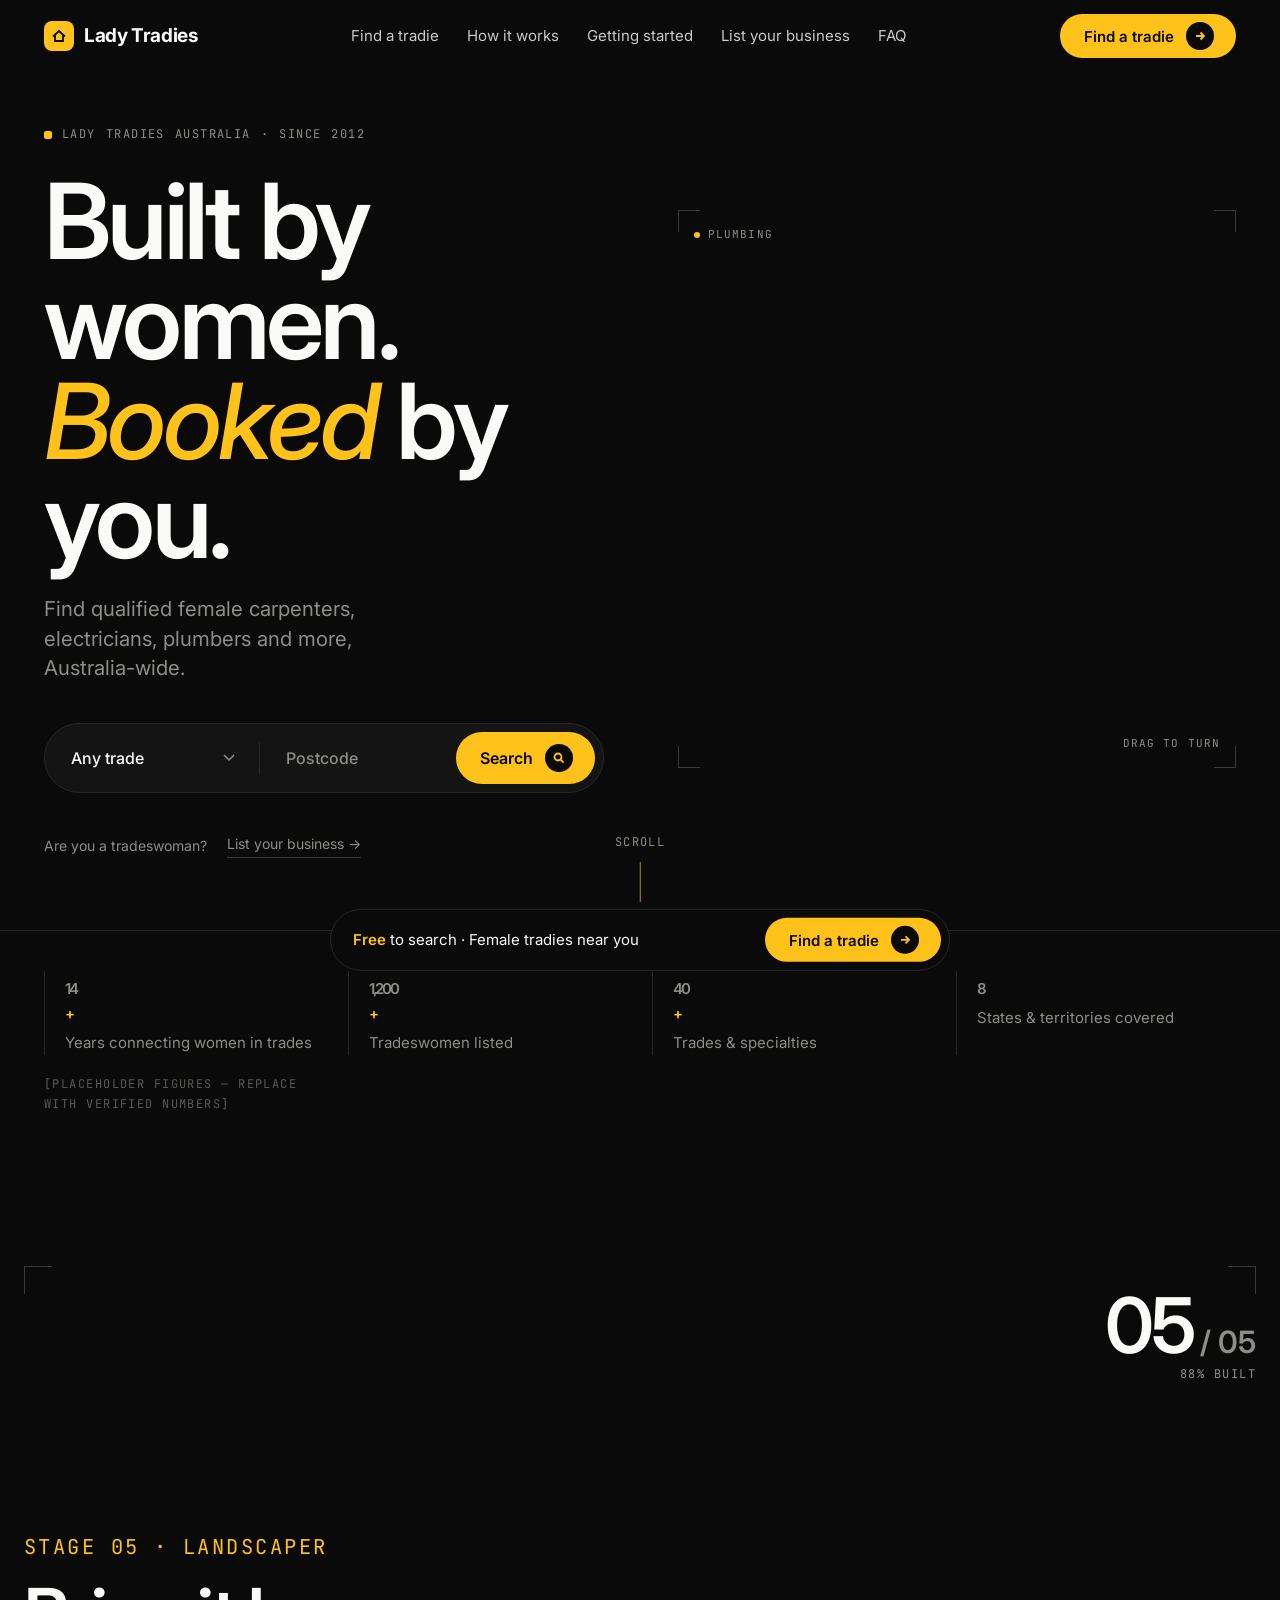
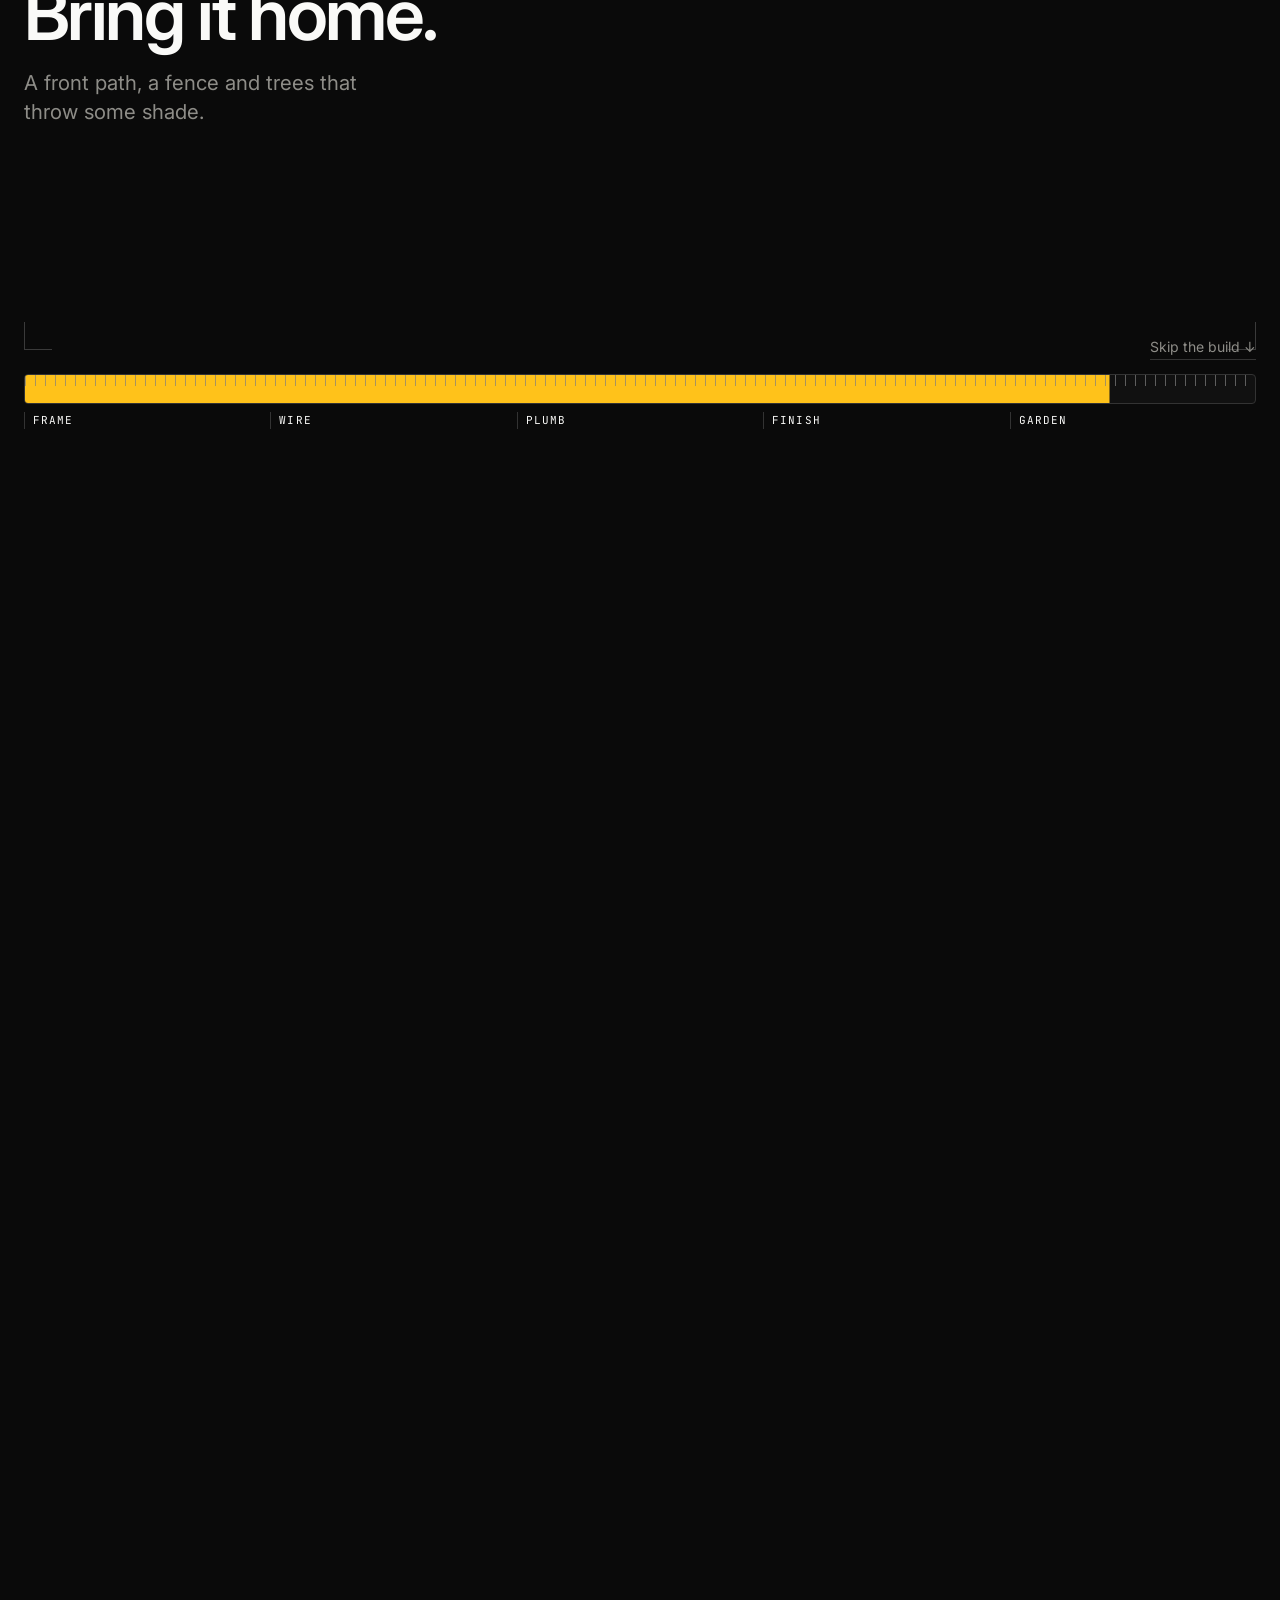
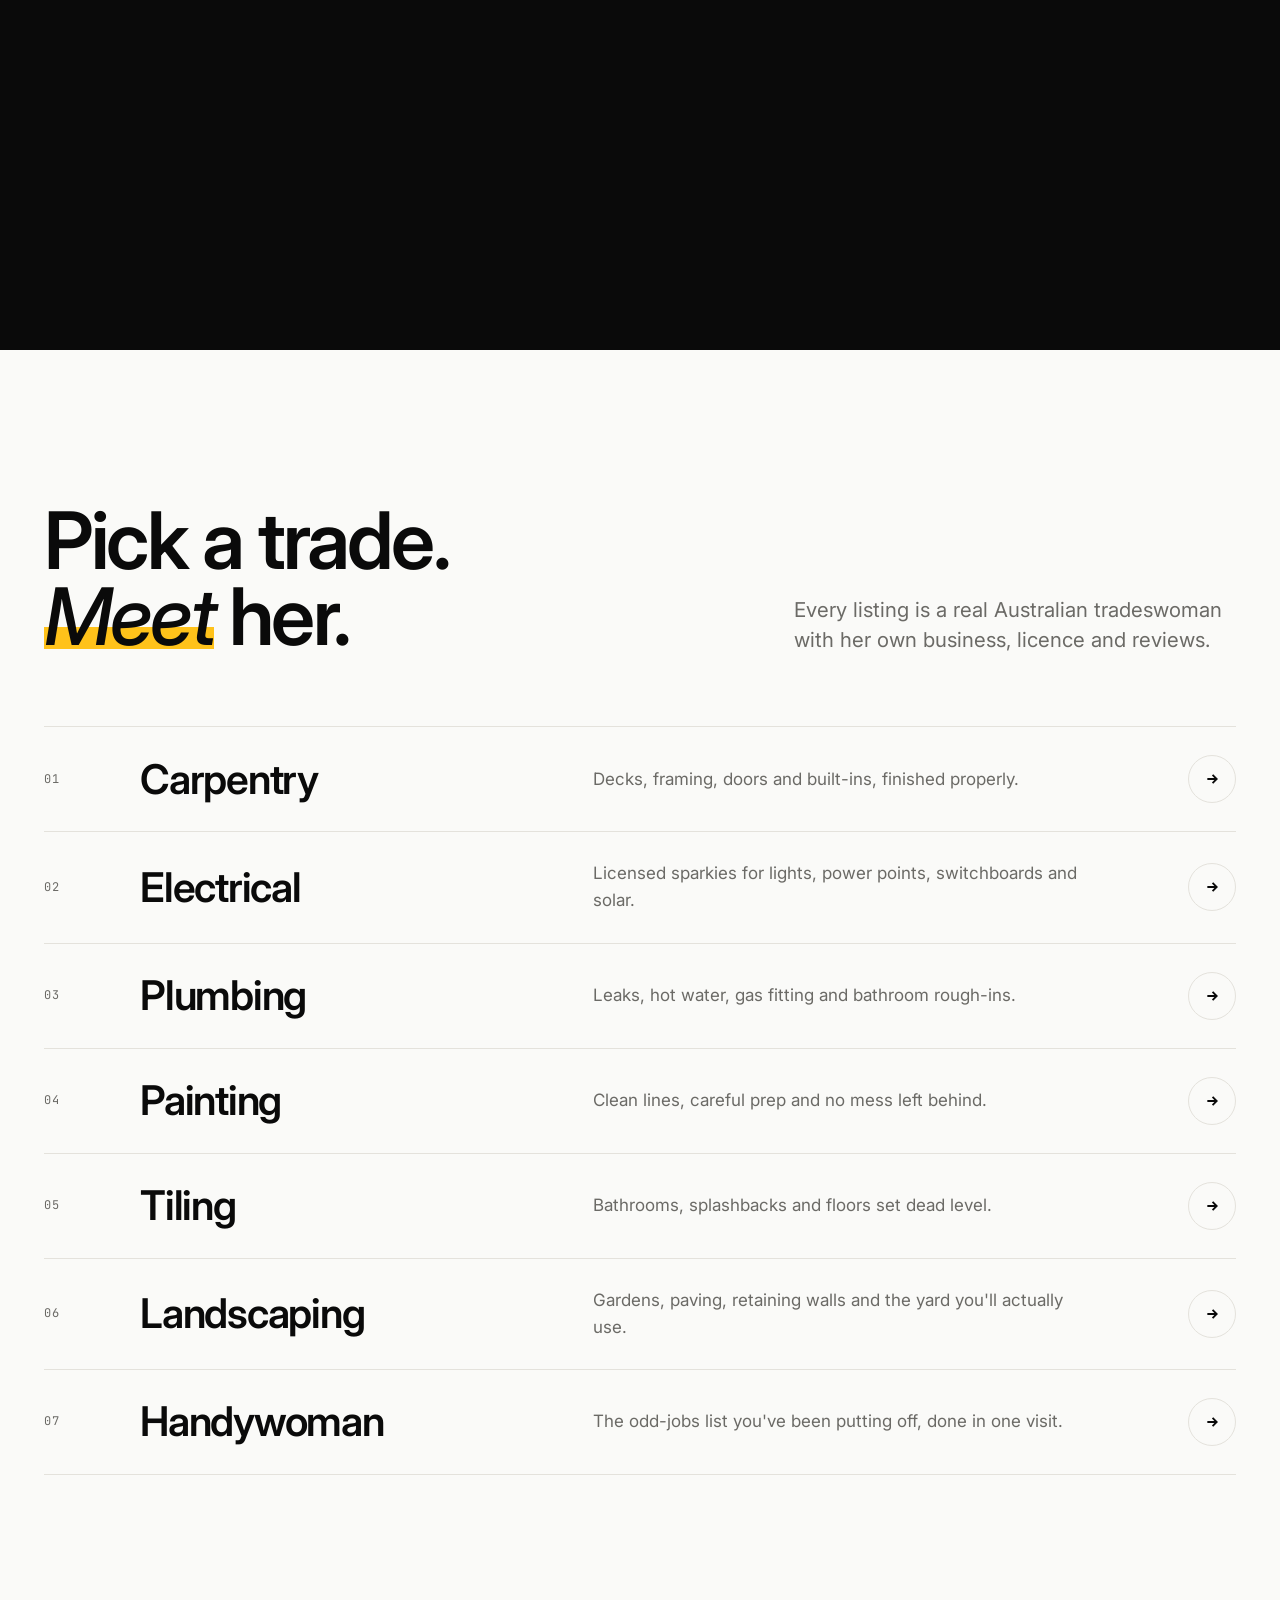
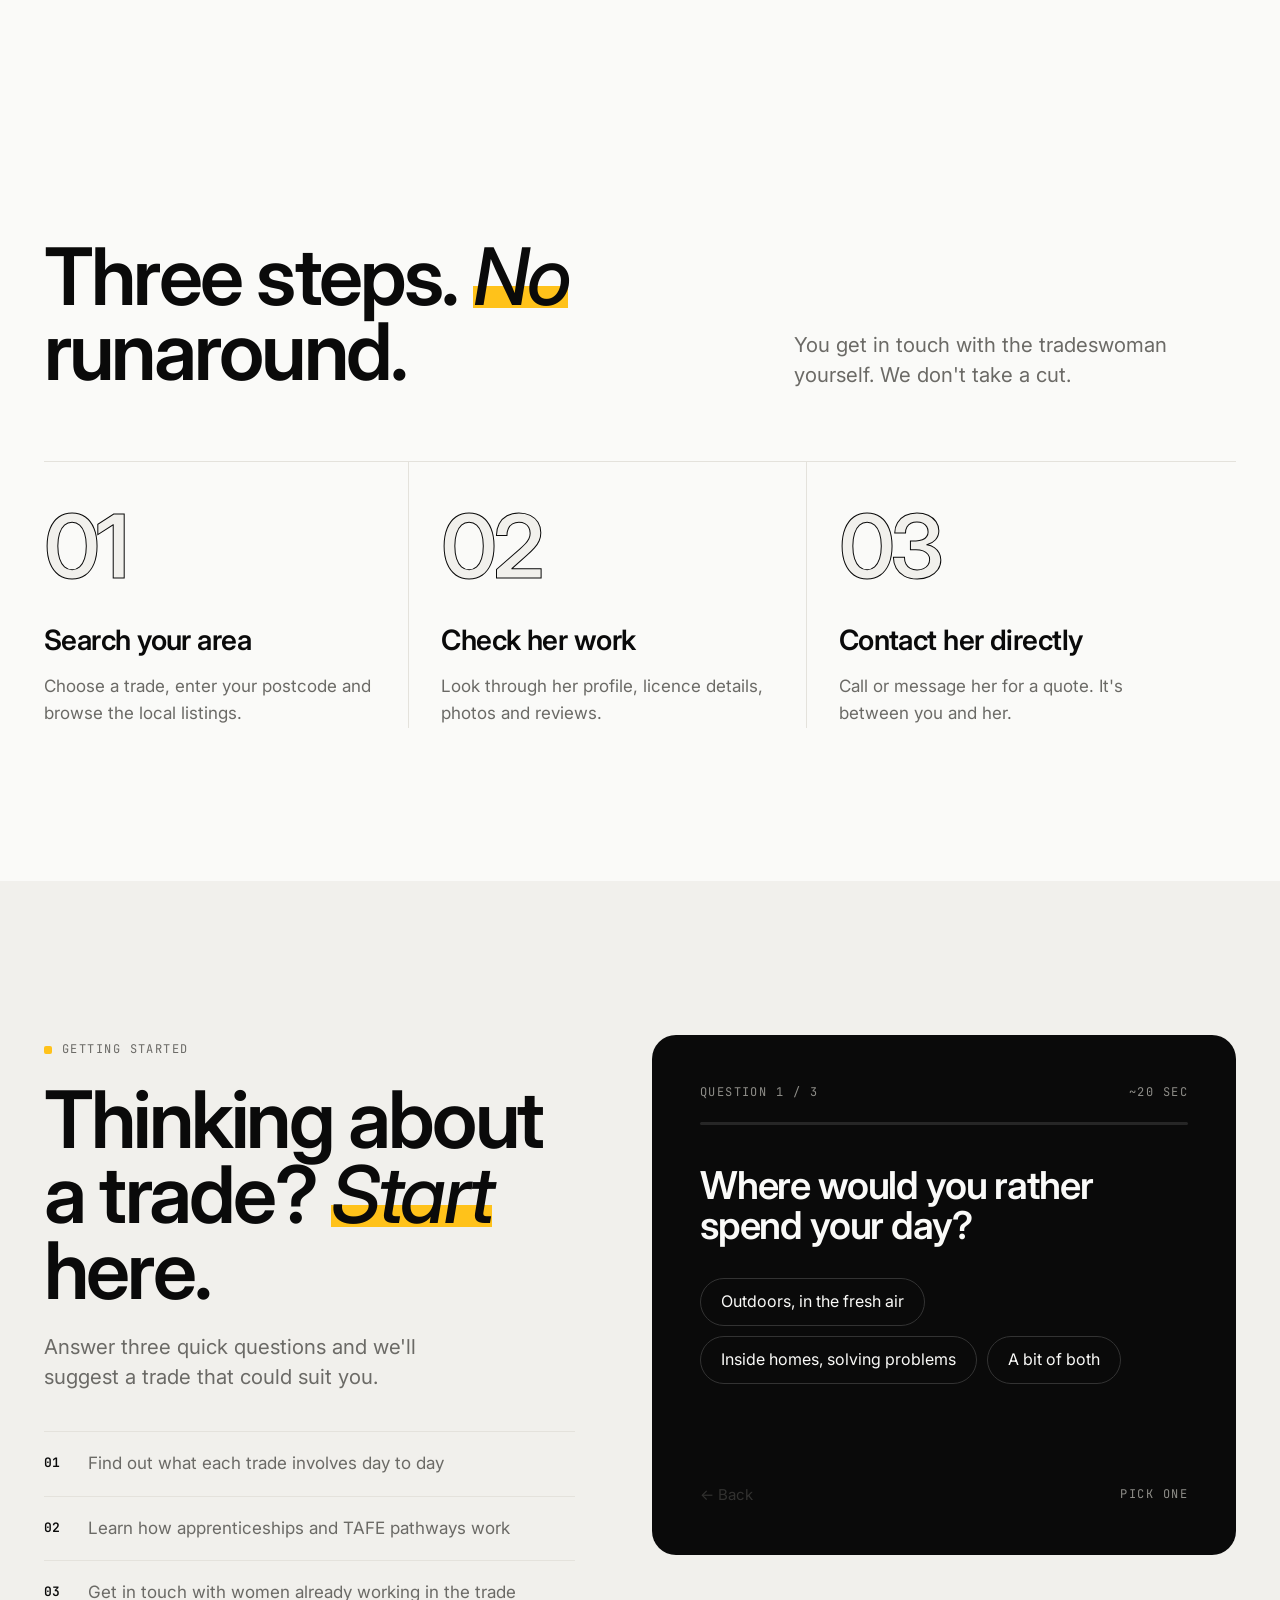
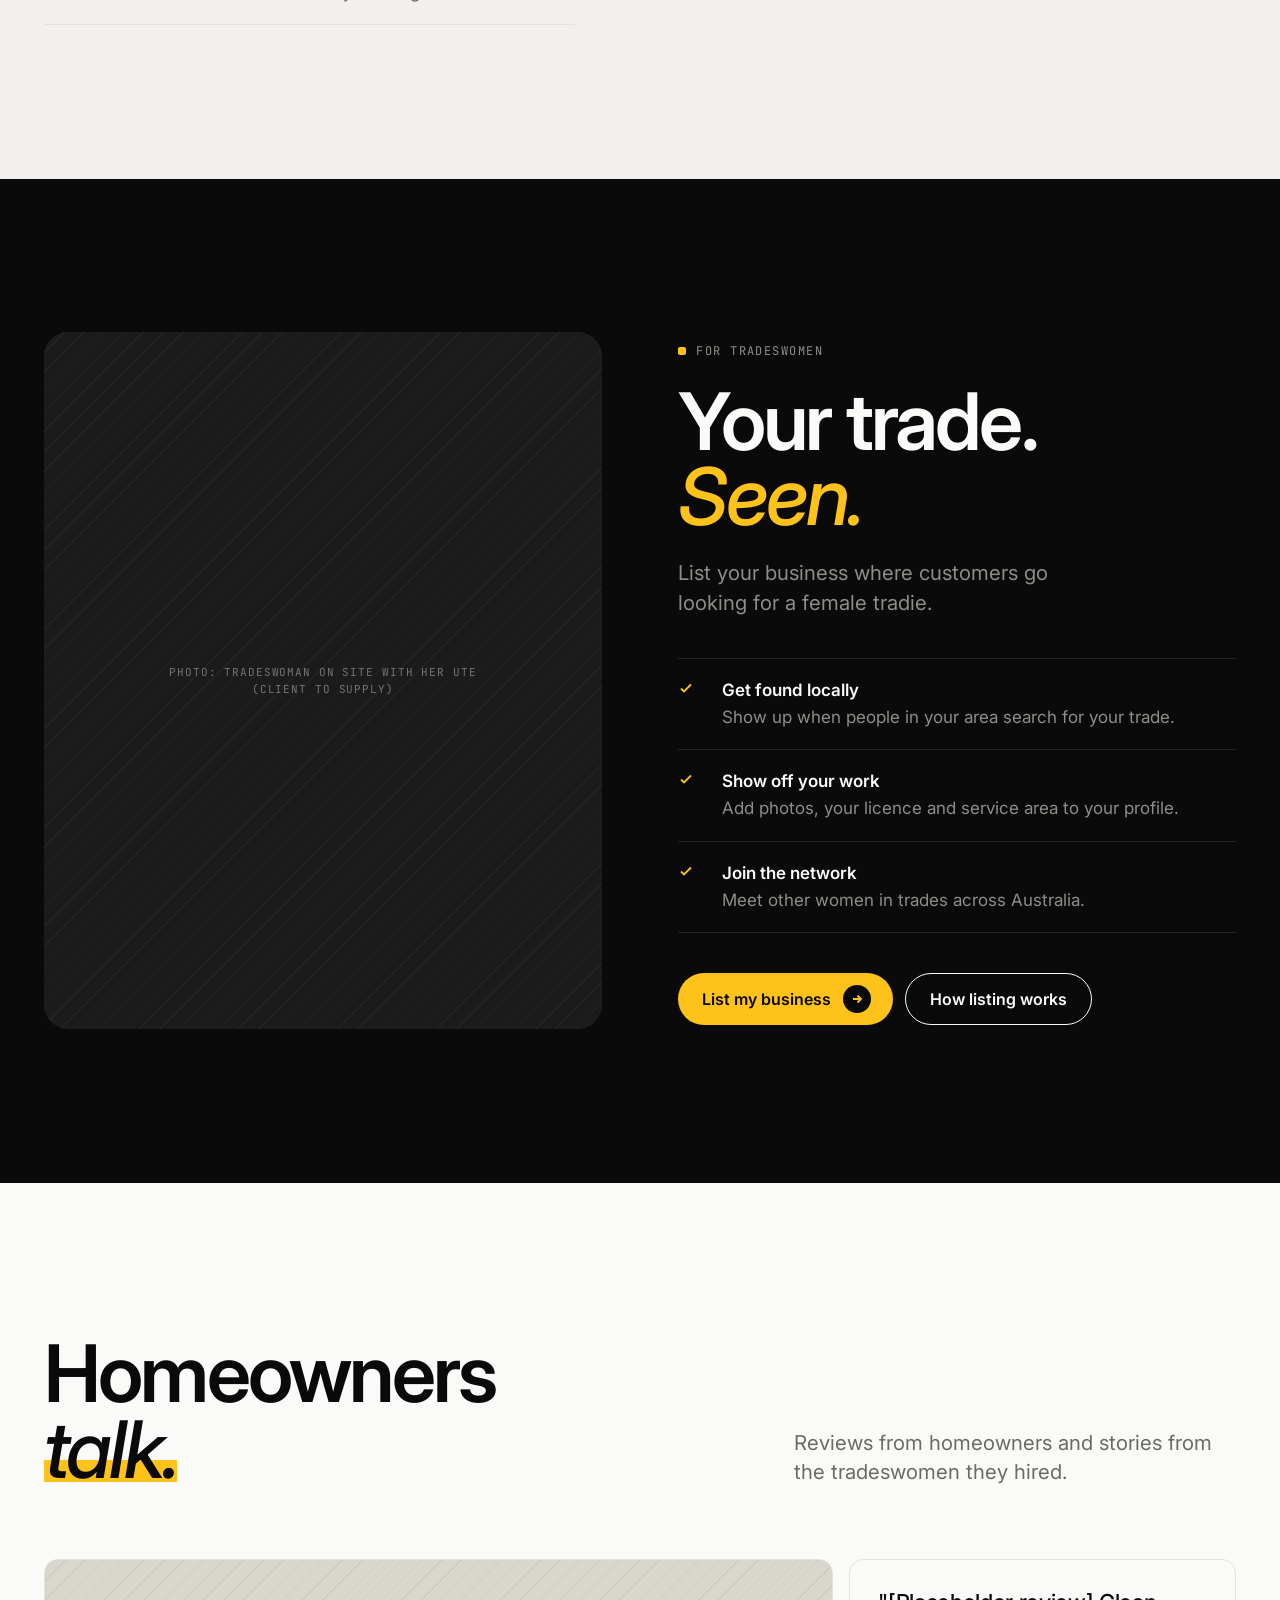
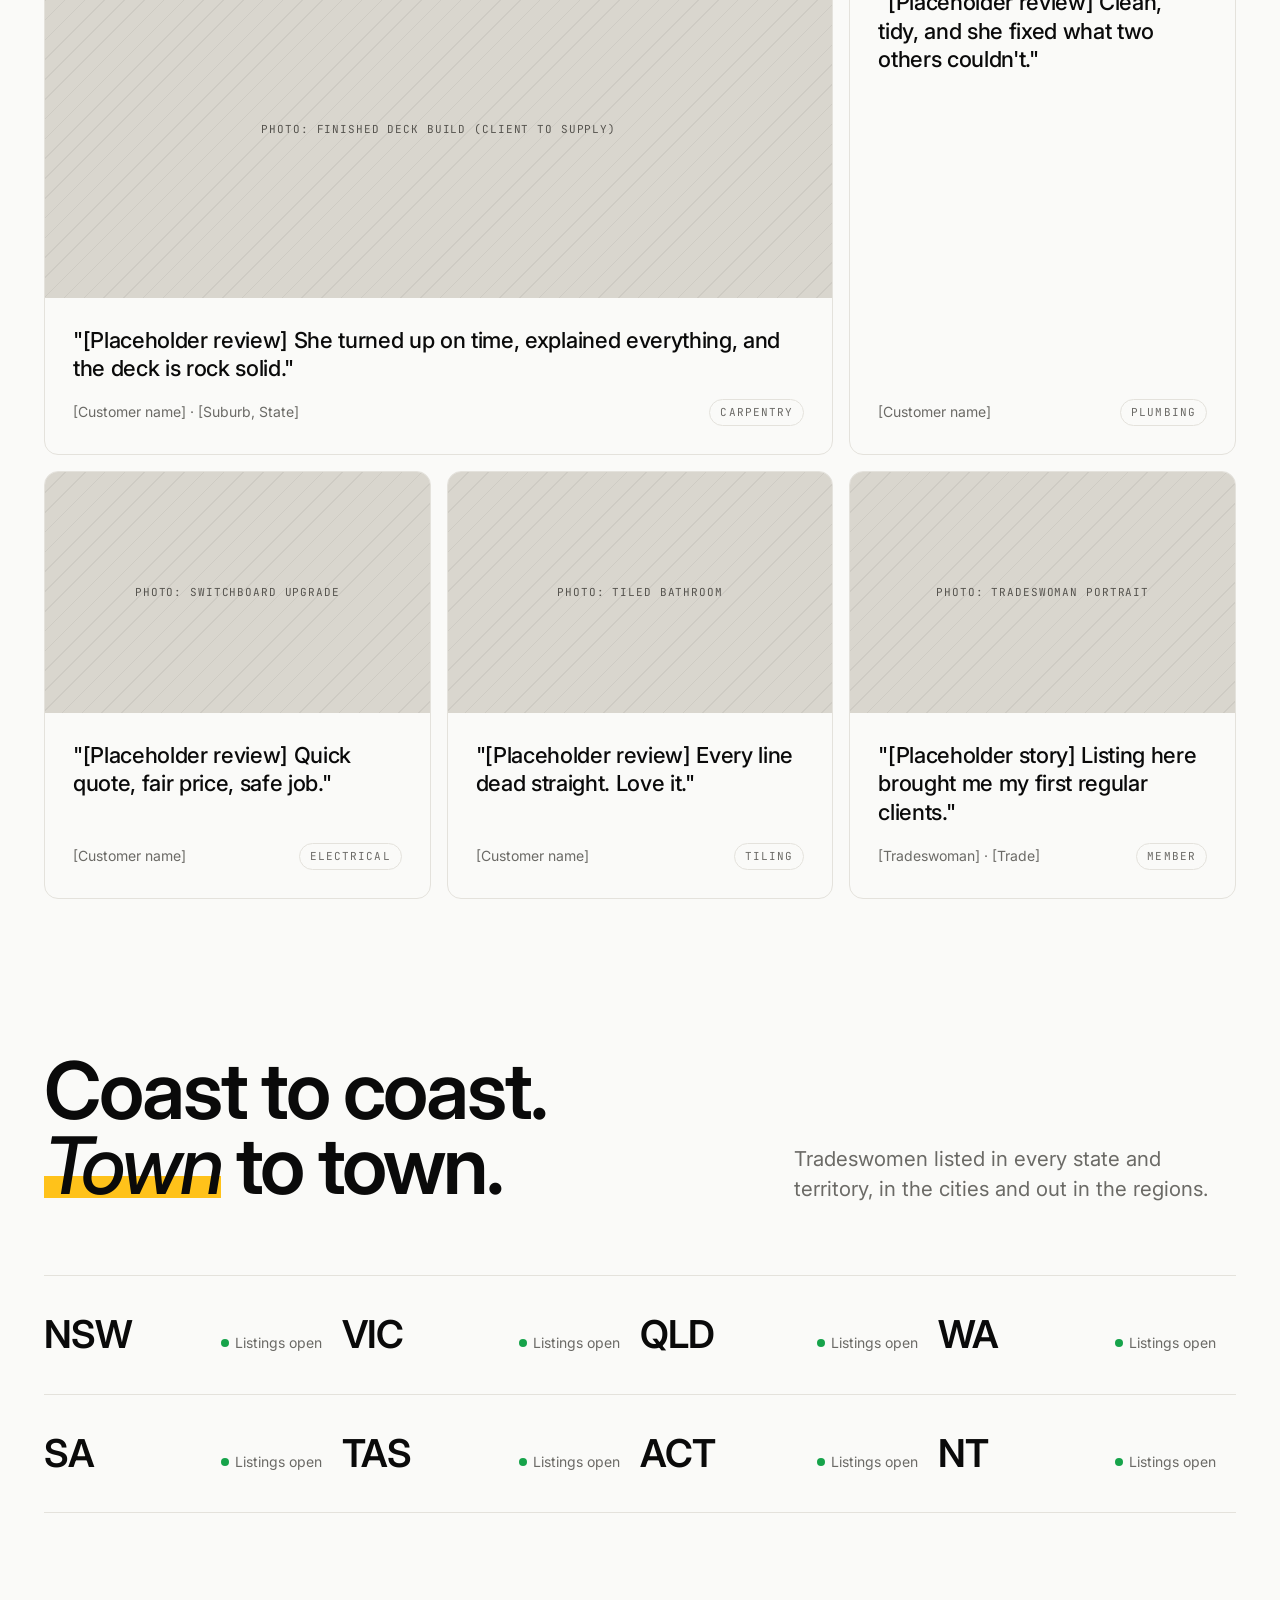
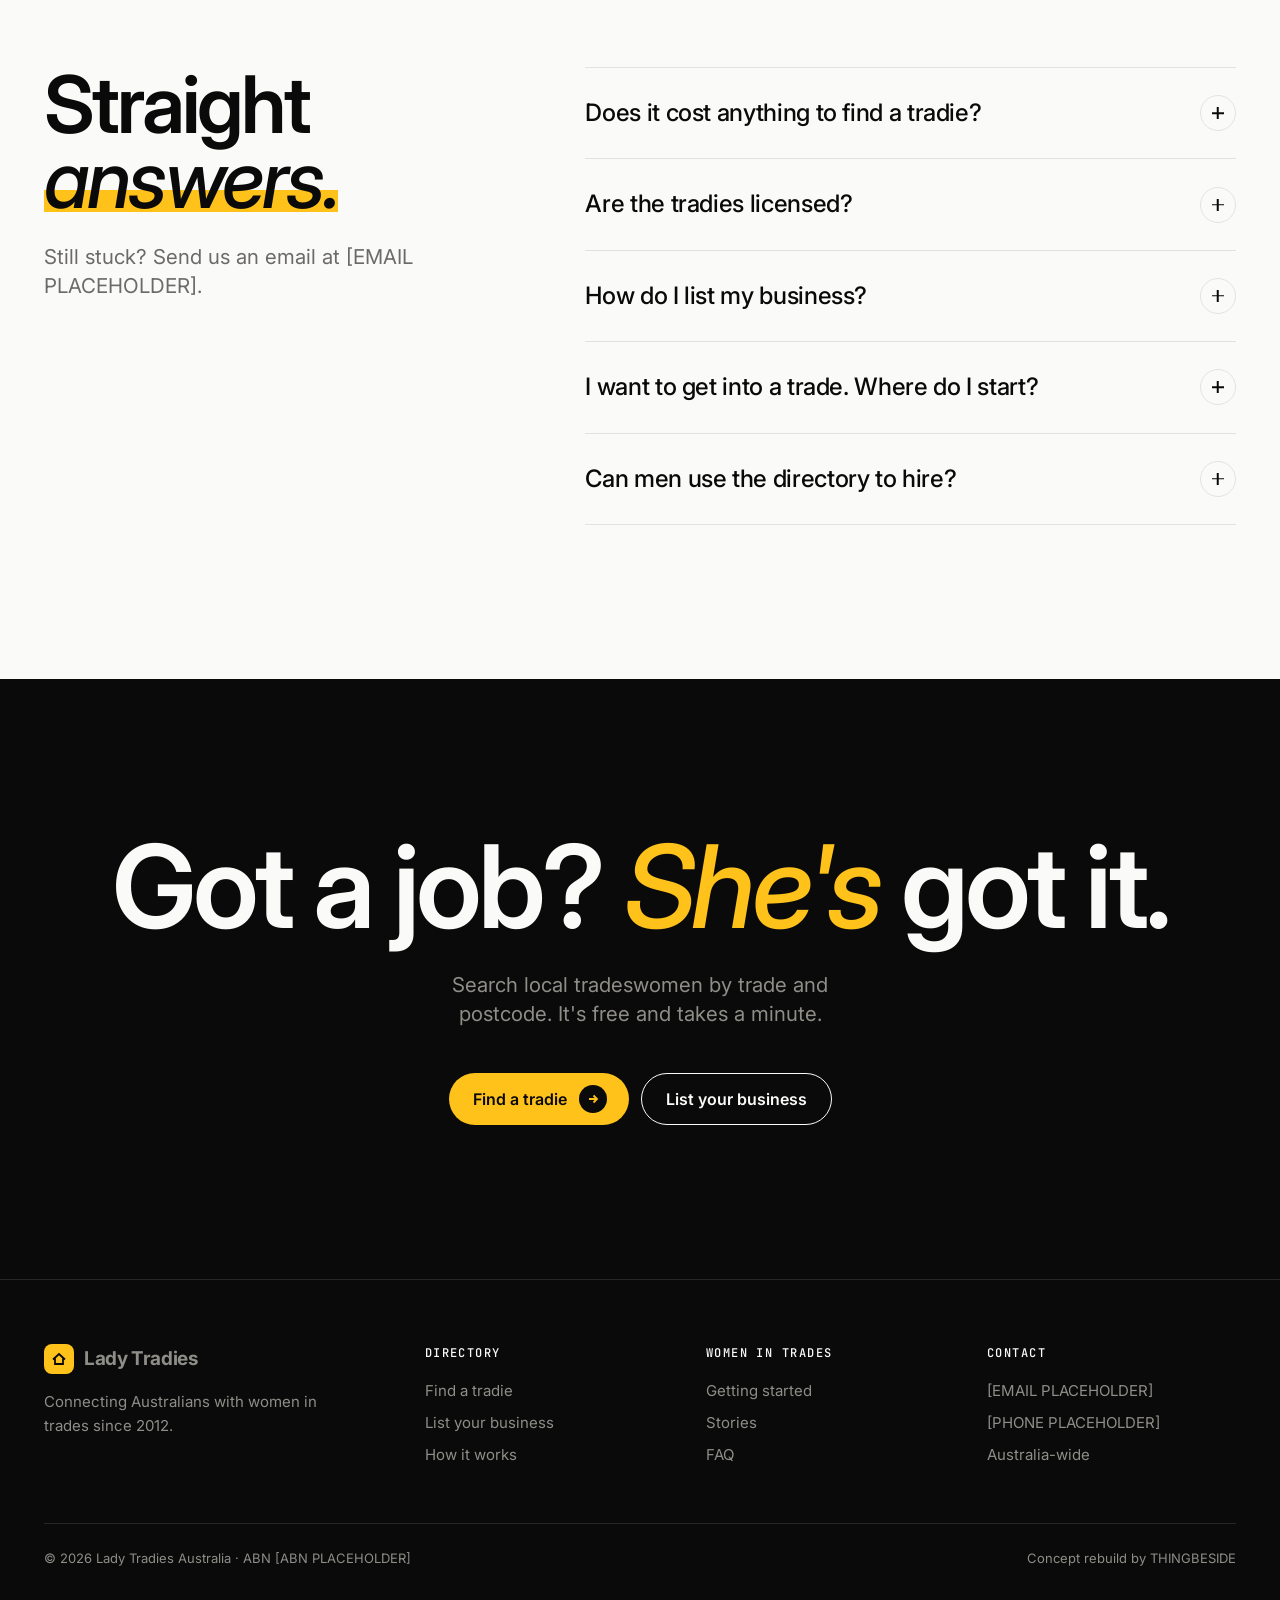
==== lady-tradies/index.html @ 4c88cd30 "Add Lady Tradies Australia 3D concept rebuild Single-page concept with a vanilla canvas 3D wireframe" ====
<!doctype html>
<html lang="en-AU">
<head>
<meta charset="utf-8">
<meta name="viewport" content="width=device-width, initial-scale=1">
<title>Lady Tradies Australia — Find a Female Tradie Near You</title>
<meta name="description" content="Australia's directory of qualified female carpenters, electricians, plumbers, painters and more. Find a tradeswoman near you, or list your trade business.">
<link rel="preconnect" href="https://fonts.googleapis.com">
<link rel="preconnect" href="https://fonts.gstatic.com" crossorigin>
<link href="https://api.fontshare.com/v2/css?f[]=switzer@400,500,600,700&display=swap" rel="stylesheet">
<link href="https://fonts.googleapis.com/css2?family=Inter:wght@400;500;600&family=JetBrains+Mono:wght@400;500&display=swap" rel="stylesheet">
<script type="application/ld+json">
{
  "@context": "https://schema.org",
  "@type": "Organization",
  "name": "Lady Tradies Australia",
  "url": "https://www.ladytradiests.com.au/",
  "foundingDate": "2012",
  "areaServed": "AU",
  "email": "[EMAIL PLACEHOLDER]",
  "telephone": "[PHONE PLACEHOLDER]"
}
</script>
<style>
:root{
  --ink:#0A0A0A; --ink-2:#141414; --paper:#FAFAF8; --paper-2:#F1F0EC;
  --line:#E4E2DC; --line-dark:#262626; --muted:#6B6A66; --muted-dark:#8E8D88;
  --accent:#FFC21A;            /* hi-vis amber — the only accent */
  --ok:#16A34A; --err:#DC2626; /* status only */
  --f-display:"Switzer", "Inter", system-ui, sans-serif;
  --f-body:"Inter", system-ui, sans-serif;
  --f-mono:"JetBrains Mono", ui-monospace, monospace;
  --r:14px; --r-sm:10px; --r-pill:999px;
  --ease:cubic-bezier(.22,1,.36,1);
  --wrap:1240px; --gut:24px;
  --t-hero:clamp(56px, 8.2vw, 112px);
  --t-h2:clamp(44px, 6.2vw, 88px);
  --t-sub:clamp(16px, 1.6vw, 22px);
}
*{box-sizing:border-box;margin:0;padding:0}
html{scroll-behavior:smooth;-webkit-text-size-adjust:100%}
body{background:var(--paper);color:var(--ink);font:400 17px/1.6 var(--f-body);overflow-x:hidden;-webkit-font-smoothing:antialiased}
img,canvas,svg{display:block;max-width:100%}
a{color:inherit;text-decoration:none}
button{font:inherit;color:inherit;background:none;border:0;cursor:pointer}
:focus-visible{outline:2px solid var(--accent);outline-offset:3px;border-radius:6px}
section[id]{scroll-margin-top:80px}
.wrap{max-width:var(--wrap);margin:0 auto;padding:0 var(--gut)}
.mono{font-family:var(--f-mono);font-size:12px;letter-spacing:.12em;text-transform:uppercase}
.h1,.h2{font-family:var(--f-display);font-weight:600;letter-spacing:-.035em;line-height:.95}
.h1{font-size:var(--t-hero)}
.h2{font-size:var(--t-h2)}
.sub{font-size:var(--t-sub);line-height:1.45;color:var(--muted);max-width:34ch;margin-top:24px}
.dark{background:var(--ink);color:var(--paper)}
.dark .sub{color:var(--muted-dark)}
em.hi{font-style:italic;font-weight:500;color:var(--accent)}
.light em.hi{color:var(--ink);background:linear-gradient(var(--accent),var(--accent)) 0 90%/100% .28em no-repeat} /* solid highlighter bar */
.eyebrow{display:inline-flex;align-items:center;gap:10px;color:var(--muted)}
.dark .eyebrow{color:var(--muted-dark)}
.eyebrow::before{content:"";width:8px;height:8px;background:var(--accent);border-radius:2px}

/* ---------- Buttons ---------- */
.btn{--h:52px;position:relative;display:inline-flex;align-items:center;gap:12px;height:var(--h);padding:0 22px 0 24px;border-radius:var(--r-pill);font-weight:600;font-size:16px;overflow:hidden;transition:transform .3s var(--ease),background-color .35s var(--ease),color .35s var(--ease);isolation:isolate;white-space:nowrap}
.btn:active{transform:scale(.97)}
.btn .lbl{display:grid;height:1.4em;overflow:hidden;line-height:1.4}
.btn .lbl span{grid-area:1/1;transition:transform .4s var(--ease)}
.btn .lbl span+span{transform:translateY(110%)}
.btn:hover .lbl span:first-child{transform:translateY(-110%)}
.btn:hover .lbl span+span{transform:translateY(0)}
.btn .arr{width:28px;height:28px;border-radius:50%;display:grid;place-items:center;transition:transform .4s var(--ease)}
.btn:hover .arr{transform:translateX(3px) rotate(-45deg)}
.btn-accent{background:var(--accent);color:var(--ink)}
.btn-accent .arr{background:var(--ink);color:var(--accent)}
.btn-ink{background:var(--ink);color:var(--paper)}
.btn-ink .arr{background:var(--accent);color:var(--ink)}
.btn-ghost{border:1px solid currentColor;padding:0 24px}
.btn-ghost::before{content:"";position:absolute;inset:0;background:currentColor;transform:translateY(101%);transition:transform .4s var(--ease);z-index:-1}
.dark .btn-ghost:hover{color:var(--ink)} .dark .btn-ghost:hover::before{background:var(--paper)}
.btn-ghost:hover::before{transform:none}
.light .btn-ghost:hover{color:var(--paper)} .light .btn-ghost:hover::before{background:var(--ink)}

/* ---------- Header ---------- */
.hdr{position:fixed;inset:0 0 auto;z-index:50;transition:background-color .4s var(--ease),border-color .4s var(--ease),color .4s;border-bottom:1px solid transparent;color:var(--paper)}
.hdr.solid{background:rgba(10,10,10,.92);border-color:var(--line-dark)}
.hdr.on-light{background:rgba(250,250,248,.94);border-color:var(--line);color:var(--ink)}
.hdr .wrap{display:flex;align-items:center;justify-content:space-between;height:72px;gap:24px}
.logo{display:flex;align-items:center;gap:10px;font-family:var(--f-display);font-weight:700;font-size:19px;letter-spacing:-.02em}
.logo-mark{width:30px;height:30px;border-radius:8px;background:var(--accent);display:grid;place-items:center;color:var(--ink)}
.nav{display:flex;gap:28px;font-size:15px}
.nav a{position:relative;opacity:.8;transition:opacity .3s}
.nav a:hover{opacity:1}
.nav a::after{content:"";position:absolute;left:0;right:0;bottom:-4px;height:1px;background:currentColor;transform:scaleX(0);transform-origin:right;transition:transform .4s var(--ease)}
.nav a:hover::after{transform:scaleX(1);transform-origin:left}
.hdr .btn{--h:44px;font-size:15px}
@media (max-width:960px){.nav{display:none}}
@media (max-width:520px){.hdr .btn .lbl{display:none}.hdr .btn{padding:0 8px}}

/* ---------- Hero ---------- */
.hero{min-height:100svh;display:grid;align-items:center;padding:120px 0 72px;position:relative;overflow:hidden}
.hero .wrap{display:grid;grid-template-columns:1.05fr 1fr;gap:48px;align-items:center;width:100%}
.hero .sub{max-width:30ch}
.hero-canvas-wrap{position:relative;aspect-ratio:1/1;width:100%}
.hero-canvas-wrap canvas{width:100%;height:100%}
.hero-tag{position:absolute;font-family:var(--f-mono);font-size:11px;letter-spacing:.1em;text-transform:uppercase;color:var(--muted-dark);display:flex;align-items:center;gap:8px}
.hero-tag i{width:6px;height:6px;border-radius:50%;background:var(--accent)}
.bracket{position:absolute;width:22px;height:22px;border-color:#3a3a3a;border-style:solid}
.bracket.tl{top:0;left:0;border-width:1px 0 0 1px}.bracket.tr{top:0;right:0;border-width:1px 1px 0 0}
.bracket.bl{bottom:0;left:0;border-width:0 0 1px 1px}.bracket.br{bottom:0;right:0;border-width:0 1px 1px 0}

.finder{margin-top:40px;display:flex;gap:8px;padding:8px;background:var(--ink-2);border:1px solid var(--line-dark);border-radius:var(--r-pill);max-width:560px}
.finder select,.finder input{flex:1;min-width:0;height:52px;background:transparent;border:0;color:var(--paper);font:500 16px var(--f-body);padding:0 18px;border-radius:var(--r-pill);appearance:none}
.finder select{background-image:url("data:image/svg+xml,%3Csvg xmlns='http://www.w3.org/2000/svg' width='12' height='8' fill='none' stroke='%238E8D88' stroke-width='1.5'%3E%3Cpath d='M1 1l5 5 5-5'/%3E%3C/svg%3E");background-repeat:no-repeat;background-position:right 16px center;padding-right:36px}
.finder select option{color:var(--ink)}
.finder input::placeholder{color:var(--muted-dark)}
.finder .sep{width:1px;background:var(--line-dark);margin:10px 0}
.finder input[aria-invalid="true"]{box-shadow:inset 0 0 0 1px var(--err)}
.finder-msg{min-height:22px;margin-top:10px;font-size:14px;padding-left:20px}
.finder-msg.err{color:var(--err)} .finder-msg.ok{color:var(--ok)}
.hero-meta{display:flex;gap:20px;align-items:center;margin-top:8px;color:var(--muted-dark);font-size:14px;flex-wrap:wrap}
.hero-meta a{border-bottom:1px solid #3a3a3a;padding-bottom:2px;transition:border-color .3s}
.hero-meta a:hover{border-color:var(--accent)}
.scroll-cue{position:absolute;bottom:28px;left:50%;transform:translateX(-50%);color:var(--muted-dark);display:flex;flex-direction:column;align-items:center;gap:10px}
.scroll-cue i{width:1px;height:40px;background:#333;position:relative;overflow:hidden}
.scroll-cue i::after{content:"";position:absolute;inset:0;background:var(--accent);animation:cue 2s var(--ease) infinite}
@keyframes cue{0%{transform:translateY(-100%)}100%{transform:translateY(100%)}}
@media (max-width:960px){
  .hero .wrap{grid-template-columns:1fr;gap:24px}
  .hero-canvas-wrap{order:-1;max-width:460px;margin:0 auto;aspect-ratio:1.15/1}
  .hero{padding-top:96px}
  .scroll-cue{display:none}
}
@media (max-width:560px){
  .finder{flex-direction:column;border-radius:20px}
  .finder .sep{width:auto;height:1px;margin:0 12px}
  .finder .btn{justify-content:space-between}
}

/* ---------- Trust bar ---------- */
.trust{border-top:1px solid var(--line-dark);padding:40px 0 56px}
.trust .wrap{display:grid;grid-template-columns:repeat(4,1fr);gap:24px}
.stat{border-left:1px solid var(--line-dark);padding-left:20px}
.stat b{display:block;font-family:var(--f-display);font-weight:600;font-size:clamp(40px,4.4vw,60px);letter-spacing:-.04em;line-height:1}
.stat b .u{color:var(--accent)}
.stat span{display:block;margin-top:10px;color:var(--muted-dark);font-size:15px}
.ph-note{margin-top:20px;color:#5a5955}
@media (max-width:760px){.trust .wrap{grid-template-columns:1fr 1fr;row-gap:32px}}

/* ---------- Signature: build story ---------- */
.story{position:relative;height:620vh}
.story-stage{position:sticky;top:0;height:100svh;overflow:hidden}
.story-stage canvas{position:absolute;inset:0;width:100%;height:100%}
.story-hud{position:absolute;inset:0;pointer-events:none}
.story-hud .wrap{position:relative;height:100%}
.hud-frame{position:absolute;inset:96px var(--gut) 120px}
.hud-frame .bracket{border-color:#3a3a3a;width:28px;height:28px}
.hud-copy{position:absolute;left:var(--gut);top:50%;transform:translateY(-50%);max-width:440px}
.hud-copy .stage-eye{color:var(--accent)}
.hud-copy .h2{margin-top:18px;font-size:clamp(44px,5.6vw,80px)}
.hud-copy p{margin-top:20px;color:var(--muted-dark);font-size:var(--t-sub);line-height:1.45;max-width:30ch}
.hud-copy .swap{transition:opacity .5s var(--ease),filter .5s var(--ease),transform .5s var(--ease)}
.hud-copy .swap.out{opacity:0;filter:blur(8px);transform:translateY(10px)}
.hud-count{position:absolute;right:var(--gut);top:118px;text-align:right}
.hud-count b{font-family:var(--f-display);font-weight:600;font-size:clamp(48px,6vw,84px);letter-spacing:-.04em;line-height:1;display:block}
.hud-count b small{font-size:.4em;color:var(--muted-dark);letter-spacing:0}
.hud-count>span{color:var(--muted-dark)}
.hud-intro{position:absolute;inset:0;display:grid;place-items:center;text-align:center;transition:opacity .6s var(--ease),filter .6s var(--ease)}
.hud-intro .inner{max-width:900px;padding:0 var(--gut)}
.hud-intro .sub{margin:24px auto 0;max-width:36ch}
.hud-intro .btn{pointer-events:auto;margin-top:36px}
.hud-intro small{display:block;margin-top:14px;color:var(--muted-dark)}
.hud-intro.gone{opacity:0;filter:blur(10px)}
.hud-copy,.hud-count,.tape{transition:opacity .6s var(--ease)}
.story:not(.started) .hud-copy,.story:not(.started) .hud-count,.story:not(.started) .tape{opacity:0}

/* tape-measure progress */
.tape{position:absolute;left:var(--gut);right:var(--gut);bottom:40px;height:56px}
.tape-body{position:absolute;left:0;right:0;top:0;height:30px;border:1px solid #333;border-radius:4px;overflow:hidden;background:#111}
.tape-fill{position:absolute;inset:0;background:var(--accent);transform-origin:left;transform:scaleX(0)}
.tape-ticks{position:absolute;inset:0;background-image:repeating-linear-gradient(90deg,rgba(255,255,255,.35) 0 1px,transparent 1px 10px);mask:linear-gradient(#000 0 40%,transparent 40%);-webkit-mask:linear-gradient(#000 0 40%,transparent 40%);mix-blend-mode:difference}
.tape-labels{position:absolute;left:0;right:0;top:38px;display:grid;grid-template-columns:repeat(5,1fr)}
.tape-labels span{font-family:var(--f-mono);font-size:11px;letter-spacing:.1em;text-transform:uppercase;color:#5a5955;transition:color .4s;border-left:1px solid #333;padding-left:8px}
.tape-labels span.on{color:var(--paper)}
.skip{position:absolute;right:var(--gut);bottom:110px;pointer-events:auto;color:var(--muted-dark);font-size:14px;border-bottom:1px solid #333}
.skip:hover{color:var(--paper)}
@media (max-width:860px){
  .hud-copy{top:auto;bottom:118px;transform:none;right:var(--gut)}
  .hud-copy .h2{font-size:40px;margin-top:10px}
  .hud-copy p{font-size:16px;margin-top:10px}
  .hud-count{top:92px}
  .hud-frame{inset:84px 12px 108px}
  .tape-labels span{font-size:9px;padding-left:4px;letter-spacing:.04em}
  .skip{display:none}
}

/* ---------- Light sections ---------- */
.light{background:var(--paper);color:var(--ink)}
.sec{padding:clamp(96px,12vw,160px) 0}
.sec-head{display:grid;grid-template-columns:1fr 1fr;gap:48px;align-items:end;margin-bottom:72px}
.sec-head .sub{justify-self:end;margin:0}
@media (max-width:860px){.sec-head{grid-template-columns:1fr;gap:20px;margin-bottom:48px}.sec-head .sub{justify-self:start}}

/* trades list (open, divider rows) */
.trades{border-top:1px solid var(--line)}
.trade-row{display:grid;grid-template-columns:72px 1.2fr 1.6fr 48px;gap:24px;align-items:center;padding:28px 0;border-bottom:1px solid var(--line);transition:padding .4s var(--ease),background-color .4s}
.trade-row .num{color:var(--muted)}
.trade-row h3{font-family:var(--f-display);font-weight:600;font-size:clamp(28px,3.2vw,44px);letter-spacing:-.03em;line-height:1;transition:transform .4s var(--ease)}
.trade-row p{color:var(--muted);max-width:46ch}
.trade-row .go{width:48px;height:48px;border-radius:50%;border:1px solid var(--line);display:grid;place-items:center;transition:background-color .35s,border-color .35s,transform .4s var(--ease)}
.trade-row:hover h3{transform:translateX(10px)}
.trade-row:hover .go{background:var(--accent);border-color:var(--accent);transform:rotate(-45deg)}
.trade-row:hover{background:var(--paper-2);padding-left:16px;padding-right:16px}
.cursor-img{position:fixed;left:0;top:0;width:280px;aspect-ratio:4/3;border-radius:var(--r);overflow:hidden;pointer-events:none;z-index:40;opacity:0;transform:translate(-50%,-50%) scale(.85);transition:opacity .35s var(--ease),transform .45s var(--ease)}
.cursor-img.on{opacity:1;transform:translate(-50%,-50%) scale(1)}
@media (max-width:760px){.trade-row{grid-template-columns:40px 1fr 40px;row-gap:8px}.trade-row p{grid-column:2/3;grid-row:2}.trade-row .go{width:40px;height:40px}.cursor-img{display:none}}
@media (hover:none){.cursor-img{display:none}}

/* placeholder imagery */
.ph{position:relative;background:#D9D6CE;color:#55534E;display:grid;place-items:center;text-align:center;overflow:hidden}
.ph::before{content:"";position:absolute;inset:0;background-image:repeating-linear-gradient(135deg,rgba(0,0,0,.05) 0 1px,transparent 1px 14px)}
.ph span{position:relative;font-family:var(--f-mono);font-size:11px;letter-spacing:.08em;text-transform:uppercase;padding:0 16px;line-height:1.5}
.dark .ph{background:#1b1b1b;color:#77756f}
.dark .ph::before{background-image:repeating-linear-gradient(135deg,rgba(255,255,255,.04) 0 1px,transparent 1px 14px)}

/* how it works: numbered rows */
.steps{display:grid;grid-template-columns:repeat(3,1fr);gap:0;border-top:1px solid var(--line)}
.step{padding:40px 32px 0 0;border-right:1px solid var(--line);margin-right:32px}
.step:last-child{border-right:0;margin-right:0}
.step .n{font-family:var(--f-display);font-weight:600;font-size:88px;letter-spacing:-.05em;line-height:1;color:var(--paper-2);-webkit-text-stroke:1px var(--ink)}
.step h3{font-family:var(--f-display);font-weight:600;font-size:28px;letter-spacing:-.02em;margin-top:28px}
.step p{color:var(--muted);margin-top:10px;max-width:32ch}
@media (max-width:860px){.steps{grid-template-columns:1fr}.step{border-right:0;margin-right:0;padding:32px 0;border-bottom:1px solid var(--line)}}

/* quiz (card) */
.quiz{display:grid;grid-template-columns:1fr 1.1fr;gap:clamp(32px,6vw,96px);align-items:start}
.quiz-card{background:var(--ink);color:var(--paper);border-radius:24px;padding:clamp(24px,4vw,48px);min-height:520px;display:flex;flex-direction:column}
.quiz-top{display:flex;justify-content:space-between;color:var(--muted-dark)}
.quiz-bar{height:3px;background:#262626;border-radius:3px;margin:20px 0 40px;overflow:hidden}
.quiz-bar i{display:block;height:100%;background:var(--accent);width:0;transition:width .6s var(--ease)}
.quiz-q{font-family:var(--f-display);font-weight:600;font-size:clamp(28px,3vw,40px);letter-spacing:-.03em;line-height:1.05}
.chips{display:flex;flex-wrap:wrap;gap:10px;margin-top:32px}
.chip{min-height:48px;padding:0 20px;border:1px solid #333;border-radius:var(--r-pill);font-size:16px;transition:background-color .3s,border-color .3s,color .3s,transform .3s var(--ease)}
.chip:hover{border-color:var(--paper)}
.chip:active{transform:scale(.97)}
.chip[aria-pressed="true"]{background:var(--accent);border-color:var(--accent);color:var(--ink)}
.quiz-body{flex:1;transition:opacity .4s var(--ease),filter .4s var(--ease)}
.quiz-body.out{opacity:0;filter:blur(6px)}
.quiz-foot{display:flex;justify-content:space-between;align-items:center;margin-top:40px}
.quiz-foot .back{color:var(--muted-dark);font-size:15px}
.quiz-foot .back:disabled{opacity:.3;cursor:default}
.result-trade{font-family:var(--f-display);font-weight:600;font-size:clamp(48px,6vw,80px);letter-spacing:-.04em;line-height:.95;color:var(--accent);margin-top:16px}
.result-p{color:var(--muted-dark);margin-top:20px;max-width:40ch}
.result-alt{margin-top:24px;color:var(--muted-dark);font-size:15px}
.result-alt b{color:var(--paper);font-weight:500}
.quiz-aside ul{list-style:none;margin-top:40px;border-top:1px solid var(--line)}
.quiz-aside li{display:flex;gap:16px;padding:18px 0;border-bottom:1px solid var(--line);color:var(--muted)}
.quiz-aside li b{color:var(--ink);font-weight:600;min-width:28px;font-family:var(--f-mono);font-size:13px;padding-top:3px}
@media (max-width:960px){.quiz{grid-template-columns:1fr}.quiz-card{min-height:480px}}

/* join split */
.join{display:grid;grid-template-columns:1fr 1fr;gap:clamp(32px,6vw,96px);align-items:center}
.join-img{aspect-ratio:4/5;border-radius:24px;overflow:hidden}
.join-img .ph{width:100%;height:100%;transition:transform .8s var(--ease)}
.join-img:hover .ph{transform:scale(1.04)}
.perks{list-style:none;margin:40px 0;border-top:1px solid var(--line-dark)}
.perks li{display:grid;grid-template-columns:28px 1fr;gap:16px;padding:18px 0;border-bottom:1px solid var(--line-dark);color:var(--muted-dark)}
.perks li b{color:var(--paper);font-weight:600;display:block}
.perks svg{color:var(--accent);margin-top:3px}
.join-ctas{display:flex;gap:12px;flex-wrap:wrap}
@media (max-width:860px){.join{grid-template-columns:1fr}.join-img{aspect-ratio:4/3}}

/* stories (bento cards) */
.bento{display:grid;grid-template-columns:repeat(6,1fr);gap:16px}
.card{border:1px solid var(--line);border-radius:var(--r);overflow:hidden;background:var(--paper);transition:transform .45s var(--ease),border-color .4s,background-color .4s;display:flex;flex-direction:column}
.card:hover{transform:translateY(-4px);border-color:#cfccc4;background:#fff}
.card .media{overflow:hidden;aspect-ratio:16/10}
.card .media .ph{width:100%;height:100%;transition:transform .7s var(--ease)}
.card:hover .media .ph{transform:scale(1.05)}
.card .body{padding:28px;display:flex;flex-direction:column;gap:16px;flex:1}
.card blockquote{font-family:var(--f-display);font-weight:500;font-size:22px;letter-spacing:-.015em;line-height:1.3}
.card .who{display:flex;justify-content:space-between;align-items:center;color:var(--muted);font-size:14px;margin-top:auto}
.card .tag{font-family:var(--f-mono);font-size:11px;letter-spacing:.1em;text-transform:uppercase;border:1px solid var(--line);border-radius:var(--r-pill);padding:4px 10px}
.c-a{grid-column:span 4}.c-b{grid-column:span 2}.c-c{grid-column:span 2}.c-d{grid-column:span 2}.c-e{grid-column:span 2}
.c-a .media{aspect-ratio:21/9}
@media (max-width:960px){.bento{grid-template-columns:1fr 1fr}.c-a{grid-column:span 2}.c-b,.c-c,.c-d,.c-e{grid-column:span 1}}
@media (max-width:620px){.bento{grid-template-columns:1fr}.c-a,.c-b,.c-c,.c-d,.c-e{grid-column:span 1}}

/* states */
.states{display:grid;grid-template-columns:repeat(4,1fr);border-top:1px solid var(--line)}
.state{padding:28px 20px 28px 0;border-bottom:1px solid var(--line);display:flex;justify-content:space-between;align-items:baseline;gap:12px}
.state b{font-family:var(--f-display);font-weight:600;font-size:clamp(28px,3vw,40px);letter-spacing:-.03em}
.state span{color:var(--muted);font-size:14px;text-align:right}
.dot{display:inline-block;width:8px;height:8px;border-radius:50%;background:var(--ok);margin-right:6px;vertical-align:1px}
@media (max-width:860px){.states{grid-template-columns:1fr 1fr}}

/* FAQ */
.faq{display:grid;grid-template-columns:1fr 1.4fr;gap:clamp(32px,6vw,96px)}
.qa{border-top:1px solid var(--line)}
.qa details{border-bottom:1px solid var(--line)}
.qa summary{list-style:none;display:flex;justify-content:space-between;gap:24px;align-items:center;padding:26px 0;cursor:pointer;font-family:var(--f-display);font-weight:500;font-size:clamp(20px,2vw,24px);letter-spacing:-.015em}
.qa summary::-webkit-details-marker{display:none}
.qa summary i{flex:none;width:36px;height:36px;border-radius:50%;border:1px solid var(--line);position:relative;transition:background-color .3s,border-color .3s,transform .4s var(--ease)}
.qa summary i::before,.qa summary i::after{content:"";position:absolute;left:50%;top:50%;width:12px;height:1.5px;background:currentColor;transform:translate(-50%,-50%)}
.qa summary i::after{transform:translate(-50%,-50%) rotate(90deg);transition:transform .4s var(--ease)}
.qa details[open] summary i{background:var(--accent);border-color:var(--accent)}
.qa details[open] summary i::after{transform:translate(-50%,-50%) rotate(0)}
.qa .ans{display:grid;grid-template-rows:0fr;transition:grid-template-rows .45s var(--ease)}
.qa details[open] .ans{grid-template-rows:1fr}
.qa .ans>div{overflow:hidden}
.qa .ans p{color:var(--muted);padding-bottom:26px;max-width:60ch}
@media (max-width:860px){.faq{grid-template-columns:1fr}}

/* final CTA */
.final{text-align:center}
.final .h2{font-size:clamp(52px,9vw,140px)}
.final .sub{margin:28px auto 0;max-width:36ch}
.final .ctas{display:flex;gap:12px;justify-content:center;margin-top:44px;flex-wrap:wrap}

/* footer */
.ftr{border-top:1px solid var(--line-dark);padding:64px 0 120px;color:var(--muted-dark);font-size:15px}
.ftr .wrap{display:grid;grid-template-columns:1.4fr 1fr 1fr 1fr;gap:32px}
.ftr h4{font-family:var(--f-mono);font-size:12px;letter-spacing:.12em;text-transform:uppercase;color:var(--paper);font-weight:500;margin-bottom:16px}
.ftr ul{list-style:none;display:grid;gap:8px}
.ftr a:hover{color:var(--paper)}
.ftr .legal{grid-column:1/-1;border-top:1px solid var(--line-dark);padding-top:24px;margin-top:24px;display:flex;justify-content:space-between;gap:16px;flex-wrap:wrap;font-size:13px}
@media (max-width:760px){.ftr .wrap{grid-template-columns:1fr 1fr}.ftr .wrap>div:first-child{grid-column:1/-1}}

/* sticky offer bar */
.bar{position:fixed;left:50%;bottom:16px;z-index:45;transform:translate(-50%,140%);transition:transform .6s var(--ease);display:flex;align-items:center;gap:16px;padding:8px 8px 8px 22px;background:var(--ink);color:var(--paper);border:1px solid var(--line-dark);border-radius:var(--r-pill);width:min(620px,calc(100% - 24px))}
.bar.on{transform:translate(-50%,0)}
.bar p{flex:1;font-size:15px;line-height:1.3}
.bar p b{color:var(--accent);font-weight:600}
.bar .btn{--h:44px;font-size:15px}
@media (max-width:520px){.bar p{font-size:13px}.bar .btn{padding:0 6px 0 16px}}

/* ---------- Motion ---------- */
.blur-in .w{display:inline-block;filter:blur(10px);opacity:0;transform:translateY(16px);transition:filter .7s var(--ease),opacity .7s var(--ease),transform .7s var(--ease);transition-delay:calc(var(--i) * 70ms + var(--d, 0ms))}
.blur-in.in .w{filter:blur(0);opacity:1;transform:none}
.reveal{filter:blur(8px);opacity:0;transform:translateY(24px);transition:filter .8s var(--ease),opacity .8s var(--ease),transform .8s var(--ease);transition-delay:var(--d,0ms)}
.reveal.in{filter:none;opacity:1;transform:none}
body.leaving main,body.leaving .hdr{filter:blur(8px);opacity:0;transition:filter .5s var(--ease),opacity .5s var(--ease)}
@media (prefers-reduced-motion:reduce){
  html{scroll-behavior:auto}
  .blur-in .w,.reveal{filter:none!important;transform:none!important;transition:opacity .4s linear}
  .hud-copy .swap.out{filter:none;transform:none}
  .scroll-cue i::after{animation:none}
  .story{height:auto}
  .story-stage{position:relative;height:100svh}
}
</style>
</head>
<body>

<header class="hdr" id="hdr">
  <div class="wrap">
    <a href="#top" class="logo" aria-label="Lady Tradies Australia — home">
      <span class="logo-mark" aria-hidden="true"><svg width="16" height="16" viewBox="0 0 16 16" fill="none" stroke="currentColor" stroke-width="1.8"><path d="M2 8.5 8 3l6 5.5M4 7.5V13h8V7.5"/></svg></span>
      Lady Tradies
    </a>
    <nav class="nav" aria-label="Main">
      <a href="#trades">Find a tradie</a>
      <a href="#how">How it works</a>
      <a href="#start">Getting started</a>
      <a href="#join">List your business</a>
      <a href="#faq">FAQ</a>
    </nav>
    <a href="#top" class="btn btn-accent js-focus-finder">
      <span class="lbl"><span>Find a tradie</span><span>Find a tradie</span></span>
      <span class="arr" aria-hidden="true"><svg width="12" height="12" viewBox="0 0 12 12" fill="none" stroke="currentColor" stroke-width="1.8"><path d="M2 6h8M6.5 2.5 10 6l-3.5 3.5"/></svg></span>
    </a>
  </div>
</header>

<main id="top">

<!-- ============ HERO ============ -->
<section class="hero dark" aria-labelledby="h1">
  <div class="wrap">
    <div>
      <p class="eyebrow mono blur-in" data-split>Lady Tradies Australia · Since 2012</p>
      <h1 id="h1" class="h1 blur-in" data-split style="margin-top:24px">Built by women. <em class="hi">Booked</em> by you.</h1>
      <p class="sub blur-in" data-split style="--d:300ms">Find qualified female carpenters, electricians, plumbers and more, Australia-wide.</p>

      <form class="finder reveal" style="--d:600ms" id="finder" action="/directory" method="get" novalidate>
        <label class="sr" for="f-trade" hidden>Trade</label>
        <select id="f-trade" name="trade" aria-label="Trade">
          <option value="">Any trade</option>
          <option>Carpenter</option><option>Electrician</option><option>Plumber</option>
          <option>Painter</option><option>Tiler</option><option>Landscaper</option>
          <option>Builder</option><option>Handywoman</option>
        </select>
        <span class="sep" aria-hidden="true"></span>
        <input id="f-pc" name="postcode" inputmode="numeric" maxlength="4" placeholder="Postcode" aria-label="Postcode" aria-describedby="f-msg" autocomplete="postal-code">
        <button class="btn btn-accent" type="submit">
          <span class="lbl"><span>Search</span><span>Search</span></span>
          <span class="arr" aria-hidden="true"><svg width="12" height="12" viewBox="0 0 12 12" fill="none" stroke="currentColor" stroke-width="1.8"><circle cx="5" cy="5" r="3.5"/><path d="m7.6 7.6 3 3"/></svg></span>
        </button>
      </form>
      <p class="finder-msg" id="f-msg" role="status" aria-live="polite"></p>
      <div class="hero-meta reveal" style="--d:750ms">
        <span>Are you a tradeswoman?</span>
        <a href="#join">List your business →</a>
      </div>
    </div>

    <div class="hero-canvas-wrap reveal" style="--d:200ms">
      <canvas id="hero3d" aria-label="Animated 3D wireframe house being built trade by trade" role="img"></canvas>
      <span class="bracket tl"></span><span class="bracket tr"></span><span class="bracket bl"></span><span class="bracket br"></span>
      <span class="hero-tag" style="left:16px;top:16px"><i></i><span id="hero-tag">Framing</span></span>
      <span class="hero-tag" style="right:16px;bottom:16px">Drag to turn</span>
    </div>
  </div>
  <div class="scroll-cue mono" aria-hidden="true">Scroll<i></i></div>
</section>

<!-- ============ TRUST ============ -->
<section class="trust dark" aria-label="Lady Tradies in numbers">
  <div class="wrap">
    <div class="stat reveal"><b><span data-count="14">14</span><span class="u">+</span></b><span>Years connecting women in trades</span></div>
    <div class="stat reveal" style="--d:80ms"><b><span data-count="1200">1,200</span><span class="u">+</span></b><span>Tradeswomen listed</span></div>
    <div class="stat reveal" style="--d:160ms"><b><span data-count="40">40</span><span class="u">+</span></b><span>Trades &amp; specialties</span></div>
    <div class="stat reveal" style="--d:240ms"><b><span data-count="8">8</span></b><span>States &amp; territories covered</span></div>
  </div>
  <div class="wrap"><p class="mono ph-note">[Placeholder figures — replace with verified numbers]</p></div>
</section>

<!-- ============ SIGNATURE: BUILD STORY ============ -->
<section class="story dark" id="story" aria-label="One house, every trade — scroll story">
  <div class="story-stage">
    <canvas id="story3d" aria-hidden="true"></canvas>
    <div class="story-hud">
      <div class="hud-frame" aria-hidden="true"><span class="bracket tl"></span><span class="bracket tr"></span><span class="bracket bl"></span><span class="bracket br"></span></div>

      <div class="hud-intro" id="hud-intro">
        <div class="inner">
          <p class="eyebrow mono">One house · Five tradeswomen</p>
          <h2 class="h2" style="margin-top:20px">Every trade. <em class="hi">Her</em> hands.</h2>
          <p class="sub">Watch a home go up, from the first stud to the front garden.</p>
          <button class="btn btn-accent" id="watch">
            <span class="arr" aria-hidden="true" style="margin-left:-12px"><svg width="10" height="12" viewBox="0 0 10 12" fill="currentColor"><path d="M0 0l10 6-10 6z"/></svg></span>
            <span class="lbl"><span>Watch it go up</span><span>Watch it go up</span></span>
          </button>
          <small class="mono">or scroll</small>
        </div>
      </div>

      <div class="hud-count mono" aria-hidden="true"><b><span id="hud-n">01</span><small> / 05</small></b><span id="hud-pct">0% built</span></div>

      <div class="hud-copy" aria-live="polite">
        <div class="swap" id="hud-swap">
          <p class="mono stage-eye" id="hud-eye">Stage 01 · Carpenter</p>
          <h3 class="h2" id="hud-title">Frame it up.</h3>
          <p id="hud-sub">Plates, studs and rafters, measured twice and cut once.</p>
        </div>
      </div>

      <a href="#trades" class="skip">Skip the build ↓</a>

      <div class="tape" aria-hidden="true">
        <div class="tape-body"><div class="tape-fill" id="tape-fill"></div><div class="tape-ticks"></div></div>
        <div class="tape-labels" id="tape-labels"><span>Frame</span><span>Wire</span><span>Plumb</span><span>Finish</span><span>Garden</span></div>
      </div>
    </div>
  </div>
</section>

<!-- ============ TRADES ============ -->
<section class="light sec" id="trades" aria-labelledby="trades-h">
  <div class="wrap">
    <div class="sec-head">
      <h2 id="trades-h" class="h2 blur-in" data-split>Pick a trade. <em class="hi">Meet</em> her.</h2>
      <p class="sub reveal">Every listing is a real Australian tradeswoman with her own business, licence and reviews.</p>
    </div>
    <div class="trades" id="trade-list">
      <a href="#top" class="trade-row reveal js-trade" data-trade="Carpenter" data-img="Carpenter framing a wall"><span class="num mono">01</span><h3>Carpentry</h3><p>Decks, framing, doors and built-ins, finished properly.</p><span class="go" aria-hidden="true"><svg width="14" height="14" viewBox="0 0 12 12" fill="none" stroke="currentColor" stroke-width="1.6"><path d="M2 6h8M6.5 2.5 10 6l-3.5 3.5"/></svg></span></a>
      <a href="#top" class="trade-row reveal js-trade" data-trade="Electrician" data-img="Electrician at a switchboard"><span class="num mono">02</span><h3>Electrical</h3><p>Licensed sparkies for lights, power points, switchboards and solar.</p><span class="go" aria-hidden="true"><svg width="14" height="14" viewBox="0 0 12 12" fill="none" stroke="currentColor" stroke-width="1.6"><path d="M2 6h8M6.5 2.5 10 6l-3.5 3.5"/></svg></span></a>
      <a href="#top" class="trade-row reveal js-trade" data-trade="Plumber" data-img="Plumber under a kitchen sink"><span class="num mono">03</span><h3>Plumbing</h3><p>Leaks, hot water, gas fitting and bathroom rough-ins.</p><span class="go" aria-hidden="true"><svg width="14" height="14" viewBox="0 0 12 12" fill="none" stroke="currentColor" stroke-width="1.6"><path d="M2 6h8M6.5 2.5 10 6l-3.5 3.5"/></svg></span></a>
      <a href="#top" class="trade-row reveal js-trade" data-trade="Painter" data-img="Painter cutting in a ceiling line"><span class="num mono">04</span><h3>Painting</h3><p>Clean lines, careful prep and no mess left behind.</p><span class="go" aria-hidden="true"><svg width="14" height="14" viewBox="0 0 12 12" fill="none" stroke="currentColor" stroke-width="1.6"><path d="M2 6h8M6.5 2.5 10 6l-3.5 3.5"/></svg></span></a>
      <a href="#top" class="trade-row reveal js-trade" data-trade="Tiler" data-img="Tiler laying a bathroom floor"><span class="num mono">05</span><h3>Tiling</h3><p>Bathrooms, splashbacks and floors set dead level.</p><span class="go" aria-hidden="true"><svg width="14" height="14" viewBox="0 0 12 12" fill="none" stroke="currentColor" stroke-width="1.6"><path d="M2 6h8M6.5 2.5 10 6l-3.5 3.5"/></svg></span></a>
      <a href="#top" class="trade-row reveal js-trade" data-trade="Landscaper" data-img="Landscaper planting a front garden"><span class="num mono">06</span><h3>Landscaping</h3><p>Gardens, paving, retaining walls and the yard you'll actually use.</p><span class="go" aria-hidden="true"><svg width="14" height="14" viewBox="0 0 12 12" fill="none" stroke="currentColor" stroke-width="1.6"><path d="M2 6h8M6.5 2.5 10 6l-3.5 3.5"/></svg></span></a>
      <a href="#top" class="trade-row reveal js-trade" data-trade="Handywoman" data-img="Handywoman fixing a cabinet hinge"><span class="num mono">07</span><h3>Handywoman</h3><p>The odd-jobs list you've been putting off, done in one visit.</p><span class="go" aria-hidden="true"><svg width="14" height="14" viewBox="0 0 12 12" fill="none" stroke="currentColor" stroke-width="1.6"><path d="M2 6h8M6.5 2.5 10 6l-3.5 3.5"/></svg></span></a>
    </div>
  </div>
  <div class="cursor-img ph" id="cursor-img" aria-hidden="true"><span id="cursor-img-t">Photo placeholder</span></div>
</section>

<!-- ============ HOW IT WORKS ============ -->
<section class="light sec" id="how" aria-labelledby="how-h" style="padding-top:0">
  <div class="wrap">
    <div class="sec-head">
      <h2 id="how-h" class="h2 blur-in" data-split>Three steps. <em class="hi">No</em> runaround.</h2>
      <p class="sub reveal">You get in touch with the tradeswoman yourself. We don't take a cut.</p>
    </div>
    <div class="steps">
      <div class="step reveal"><div class="n">01</div><h3>Search your area</h3><p>Choose a trade, enter your postcode and browse the local listings.</p></div>
      <div class="step reveal" style="--d:100ms"><div class="n">02</div><h3>Check her work</h3><p>Look through her profile, licence details, photos and reviews.</p></div>
      <div class="step reveal" style="--d:200ms"><div class="n">03</div><h3>Contact her directly</h3><p>Call or message her for a quote. It's between you and her.</p></div>
    </div>
  </div>
</section>

<!-- ============ GETTING STARTED QUIZ ============ -->
<section class="light sec" id="start" aria-labelledby="start-h" style="background:var(--paper-2)">
  <div class="wrap quiz">
    <div class="quiz-aside">
      <p class="eyebrow mono">Getting started</p>
      <h2 id="start-h" class="h2 blur-in" data-split style="margin-top:20px">Thinking about a trade? <em class="hi">Start</em> here.</h2>
      <p class="sub reveal">Answer three quick questions and we'll suggest a trade that could suit you.</p>
      <ul class="reveal">
        <li><b>01</b>Find out what each trade involves day to day</li>
        <li><b>02</b>Learn how apprenticeships and TAFE pathways work</li>
        <li><b>03</b>Get in touch with women already working in the trade</li>
      </ul>
    </div>

    <div class="quiz-card dark reveal" id="quiz">
      <div class="quiz-top mono"><span id="q-step">Question 1 / 3</span><span>~20 sec</span></div>
      <div class="quiz-bar"><i id="q-bar"></i></div>
      <div class="quiz-body" id="q-body"></div>
      <div class="quiz-foot">
        <button class="back" id="q-back" disabled>← Back</button>
        <span class="mono" style="color:var(--muted-dark)" id="q-hint">Pick one</span>
      </div>
    </div>
  </div>
</section>

<!-- ============ JOIN ============ -->
<section class="dark sec" id="join" aria-labelledby="join-h">
  <div class="wrap join">
    <div class="join-img reveal"><div class="ph"><span>Photo: tradeswoman on site with her ute<br>(client to supply)</span></div></div>
    <div>
      <p class="eyebrow mono">For tradeswomen</p>
      <h2 id="join-h" class="h2 blur-in" data-split style="margin-top:20px">Your trade. <em class="hi">Seen.</em></h2>
      <p class="sub reveal">List your business where customers go looking for a female tradie.</p>
      <ul class="perks reveal">
        <li><svg width="16" height="16" viewBox="0 0 16 16" fill="none" stroke="currentColor" stroke-width="1.8"><path d="m3 8.5 3 3 7-7"/></svg><div><b>Get found locally</b>Show up when people in your area search for your trade.</div></li>
        <li><svg width="16" height="16" viewBox="0 0 16 16" fill="none" stroke="currentColor" stroke-width="1.8"><path d="m3 8.5 3 3 7-7"/></svg><div><b>Show off your work</b>Add photos, your licence and service area to your profile.</div></li>
        <li><svg width="16" height="16" viewBox="0 0 16 16" fill="none" stroke="currentColor" stroke-width="1.8"><path d="m3 8.5 3 3 7-7"/></svg><div><b>Join the network</b>Meet other women in trades across Australia.</div></li>
      </ul>
      <div class="join-ctas">
        <a href="#" class="btn btn-accent"><span class="lbl"><span>List my business</span><span>List my business</span></span><span class="arr" aria-hidden="true"><svg width="12" height="12" viewBox="0 0 12 12" fill="none" stroke="currentColor" stroke-width="1.8"><path d="M2 6h8M6.5 2.5 10 6l-3.5 3.5"/></svg></span></a>
        <a href="#faq" class="btn btn-ghost"><span class="lbl"><span>How listing works</span><span>How listing works</span></span></a>
      </div>
    </div>
  </div>
</section>

<!-- ============ STORIES ============ -->
<section class="light sec" id="stories" aria-labelledby="stories-h">
  <div class="wrap">
    <div class="sec-head">
      <h2 id="stories-h" class="h2 blur-in" data-split>Homeowners <em class="hi">talk.</em></h2>
      <p class="sub reveal">Reviews from homeowners and stories from the tradeswomen they hired.</p>
    </div>
    <div class="bento">
      <article class="card c-a reveal"><div class="media"><div class="ph"><span>Photo: finished deck build (client to supply)</span></div></div><div class="body"><blockquote>"[Placeholder review] She turned up on time, explained everything, and the deck is rock solid."</blockquote><div class="who"><span>[Customer name] · [Suburb, State]</span><span class="tag">Carpentry</span></div></div></article>
      <article class="card c-b reveal" style="--d:80ms"><div class="body"><blockquote>"[Placeholder review] Clean, tidy, and she fixed what two others couldn't."</blockquote><div class="who"><span>[Customer name]</span><span class="tag">Plumbing</span></div></div></article>
      <article class="card c-c reveal"><div class="media"><div class="ph"><span>Photo: switchboard upgrade</span></div></div><div class="body"><blockquote>"[Placeholder review] Quick quote, fair price, safe job."</blockquote><div class="who"><span>[Customer name]</span><span class="tag">Electrical</span></div></div></article>
      <article class="card c-d reveal" style="--d:80ms"><div class="media"><div class="ph"><span>Photo: tiled bathroom</span></div></div><div class="body"><blockquote>"[Placeholder review] Every line dead straight. Love it."</blockquote><div class="who"><span>[Customer name]</span><span class="tag">Tiling</span></div></div></article>
      <article class="card c-e reveal" style="--d:160ms"><div class="media"><div class="ph"><span>Photo: tradeswoman portrait</span></div></div><div class="body"><blockquote>"[Placeholder story] Listing here brought me my first regular clients."</blockquote><div class="who"><span>[Tradeswoman] · [Trade]</span><span class="tag">Member</span></div></div></article>
    </div>
  </div>
</section>

<!-- ============ STATES ============ -->
<section class="light sec" aria-labelledby="states-h" style="padding-top:0">
  <div class="wrap">
    <div class="sec-head">
      <h2 id="states-h" class="h2 blur-in" data-split>Coast to coast. <em class="hi">Town</em> to town.</h2>
      <p class="sub reveal">Tradeswomen listed in every state and territory, in the cities and out in the regions.</p>
    </div>
    <div class="states reveal">
      <div class="state"><b>NSW</b><span><i class="dot"></i>Listings open</span></div>
      <div class="state"><b>VIC</b><span><i class="dot"></i>Listings open</span></div>
      <div class="state"><b>QLD</b><span><i class="dot"></i>Listings open</span></div>
      <div class="state"><b>WA</b><span><i class="dot"></i>Listings open</span></div>
      <div class="state"><b>SA</b><span><i class="dot"></i>Listings open</span></div>
      <div class="state"><b>TAS</b><span><i class="dot"></i>Listings open</span></div>
      <div class="state"><b>ACT</b><span><i class="dot"></i>Listings open</span></div>
      <div class="state"><b>NT</b><span><i class="dot"></i>Listings open</span></div>
    </div>
  </div>
</section>

<!-- ============ FAQ ============ -->
<section class="light sec" id="faq" aria-labelledby="faq-h" style="padding-top:0">
  <div class="wrap faq">
    <div>
      <h2 id="faq-h" class="h2 blur-in" data-split>Straight <em class="hi">answers.</em></h2>
      <p class="sub reveal">Still stuck? Send us an email at [EMAIL PLACEHOLDER].</p>
    </div>
    <div class="qa reveal">
      <details><summary>Does it cost anything to find a tradie?<i aria-hidden="true"></i></summary><div class="ans"><div><p>No. Searching the directory is free. You contact the tradeswoman yourself, and the price of the job is agreed between the two of you.</p></div></div></details>
      <details><summary>Are the tradies licensed?<i aria-hidden="true"></i></summary><div class="ans"><div><p>Listings show the licence details each tradeswoman provides. For licensed work like electrical, plumbing and gas, always check her licence number with your state's licensing body before work starts. [Confirm verification policy with client]</p></div></div></details>
      <details><summary>How do I list my business?<i aria-hidden="true"></i></summary><div class="ans"><div><p>Click "List my business", fill in your trade, service area and contact details, and add a few photos of your work. [Confirm listing fee / process with client]</p></div></div></details>
      <details><summary>I want to get into a trade. Where do I start?<i aria-hidden="true"></i></summary><div class="ans"><div><p>Try the Getting Started quiz above, then read up on apprenticeships and pre-apprenticeship courses through TAFE in your state. Talking to a woman already in the trade helps too.</p></div></div></details>
      <details><summary>Can men use the directory to hire?<i aria-hidden="true"></i></summary><div class="ans"><div><p>Of course. Anyone can search and hire. Every tradie listed in the directory is a woman.</p></div></div></details>
    </div>
  </div>
</section>

<!-- ============ FINAL CTA ============ -->
<section class="dark sec final" aria-labelledby="final-h">
  <div class="wrap">
    <h2 id="final-h" class="h2 blur-in" data-split>Got a job? <em class="hi">She's</em> got it.</h2>
    <p class="sub reveal">Search local tradeswomen by trade and postcode. It's free and takes a minute.</p>
    <div class="ctas reveal">
      <a href="#top" class="btn btn-accent js-focus-finder"><span class="lbl"><span>Find a tradie</span><span>Find a tradie</span></span><span class="arr" aria-hidden="true"><svg width="12" height="12" viewBox="0 0 12 12" fill="none" stroke="currentColor" stroke-width="1.8"><path d="M2 6h8M6.5 2.5 10 6l-3.5 3.5"/></svg></span></a>
      <a href="#join" class="btn btn-ghost"><span class="lbl"><span>List your business</span><span>List your business</span></span></a>
    </div>
  </div>
</section>
</main>

<footer class="ftr dark">
  <div class="wrap">
    <div>
      <a href="#top" class="logo"><span class="logo-mark" aria-hidden="true"><svg width="16" height="16" viewBox="0 0 16 16" fill="none" stroke="currentColor" stroke-width="1.8"><path d="M2 8.5 8 3l6 5.5M4 7.5V13h8V7.5"/></svg></span>Lady Tradies</a>
      <p style="margin-top:16px;max-width:34ch">Connecting Australians with women in trades since 2012.</p>
    </div>
    <div><h4>Directory</h4><ul><li><a href="#trades">Find a tradie</a></li><li><a href="#join">List your business</a></li><li><a href="#how">How it works</a></li></ul></div>
    <div><h4>Women in trades</h4><ul><li><a href="#start">Getting started</a></li><li><a href="#stories">Stories</a></li><li><a href="#faq">FAQ</a></li></ul></div>
    <div><h4>Contact</h4><ul><li>[EMAIL PLACEHOLDER]</li><li>[PHONE PLACEHOLDER]</li><li>Australia-wide</li></ul></div>
    <div class="legal"><span>© 2026 Lady Tradies Australia · ABN [ABN PLACEHOLDER]</span><span>Concept rebuild by THINGBESIDE</span></div>
  </div>
</footer>

<div class="bar" id="bar" role="region" aria-label="Quick search">
  <p><b>Free</b> to search · Female tradies near you</p>
  <a href="#top" class="btn btn-accent js-focus-finder"><span class="lbl"><span>Find a tradie</span><span>Find a tradie</span></span><span class="arr" aria-hidden="true"><svg width="12" height="12" viewBox="0 0 12 12" fill="none" stroke="currentColor" stroke-width="1.8"><path d="M2 6h8M6.5 2.5 10 6l-3.5 3.5"/></svg></span></a>
</div>

<script>
(() => {
const RM = matchMedia('(prefers-reduced-motion: reduce)').matches;
const $ = (s, r = document) => r.querySelector(s);
const $$ = (s, r = document) => [...r.querySelectorAll(s)];
const clamp = (v, a = 0, b = 1) => Math.min(b, Math.max(a, v));
const ease = t => 1 - Math.pow(1 - t, 3);

/* ---------- Blur-in word splitting ---------- */
$$('[data-split]').forEach(el => {
  let i = 0;
  const walk = node => {
    [...node.childNodes].forEach(n => {
      if (n.nodeType === 3) {
        const frag = document.createDocumentFragment();
        n.textContent.split(/(\s+)/).forEach(part => {
          if (!part) return;
          if (/^\s+$/.test(part)) { frag.append(part); return; }
          const s = document.createElement('span');
          s.className = 'w'; s.style.setProperty('--i', i++); s.textContent = part;
          frag.append(s);
        });
        n.replaceWith(frag);
      } else if (n.nodeType === 1) {
        if (n.matches('em')) { n.classList.add('w'); n.style.setProperty('--i', i++); }
        else walk(n);
      }
    });
  };
  walk(el);
});

/* ---------- Reveal on scroll ---------- */
const io = new IntersectionObserver(es => es.forEach(e => {
  if (e.isIntersecting) { e.target.classList.add('in'); io.unobserve(e.target); }
}), { threshold: .15, rootMargin: '0px 0px -40px 0px' });
$$('.reveal, .blur-in').forEach(el => io.observe(el));
// hero content shows immediately on load
requestAnimationFrame(() => $$('.hero .blur-in, .hero .reveal').forEach(el => el.classList.add('in')));

/* ---------- Count-up ---------- */
const fmt = n => n.toLocaleString('en-AU');
const cio = new IntersectionObserver(es => es.forEach(e => {
  if (!e.isIntersecting) return;
  cio.unobserve(e.target);
  const el = e.target, to = +el.dataset.count;
  if (RM) { el.textContent = fmt(to); return; }
  const t0 = performance.now(), dur = 1500;
  const tick = t => { const p = clamp((t - t0) / dur); el.textContent = fmt(Math.round(to * ease(p))); if (p < 1) requestAnimationFrame(tick); };
  el.textContent = '0'; requestAnimationFrame(tick);
}), { threshold: .6 });
$$('[data-count]').forEach(el => { if (!RM) el.textContent = '0'; cio.observe(el); });

/* ---------- Header state + sticky bar ---------- */
const hdr = $('#hdr'), bar = $('#bar'), heroEl = $('.hero'), story = $('#story');
const lightSecs = $$('.light');
function onScroll() {
  const y = scrollY;
  hdr.classList.toggle('solid', y > 40);
  const onLight = lightSecs.some(s => { const r = s.getBoundingClientRect(); return r.top <= 36 && r.bottom > 36; });
  hdr.classList.toggle('on-light', onLight);
  const pastHero = y > heroEl.offsetHeight * .8;
  const nearEnd = innerHeight + y > document.body.scrollHeight - 500;
  const sr = story.getBoundingClientRect(), inStory = sr.top < innerHeight * .5 && sr.bottom > innerHeight * .5;
  bar.classList.toggle('on', pastHero && !nearEnd && !inStory);
}
addEventListener('scroll', onScroll, { passive: true }); onScroll();

/* ---------- Finder ---------- */
const finder = $('#finder'), pc = $('#f-pc'), msg = $('#f-msg'), ftrade = $('#f-trade');
pc.addEventListener('input', () => { pc.value = pc.value.replace(/\D/g, '').slice(0, 4); pc.removeAttribute('aria-invalid'); msg.textContent = ''; msg.className = 'finder-msg'; });
finder.addEventListener('submit', e => {
  e.preventDefault();
  if (!/^\d{4}$/.test(pc.value)) {
    pc.setAttribute('aria-invalid', 'true'); msg.className = 'finder-msg err';
    msg.textContent = 'Please enter a 4-digit Australian postcode.'; pc.focus(); return;
  }
  msg.className = 'finder-msg ok';
  msg.textContent = `Searching ${ftrade.value || 'all trades'} near ${pc.value}…`;
  // Hook to the real directory search here:
  // location.href = finder.action + '?' + new URLSearchParams(new FormData(finder));
});
$$('.js-focus-finder').forEach(a => a.addEventListener('click', e => {
  e.preventDefault(); scrollTo({ top: 0, behavior: RM ? 'auto' : 'smooth' });
  setTimeout(() => pc.focus({ preventScroll: true }), RM ? 0 : 600);
}));
$$('.js-trade').forEach(a => a.addEventListener('click', e => {
  e.preventDefault(); ftrade.value = a.dataset.trade;
  scrollTo({ top: 0, behavior: RM ? 'auto' : 'smooth' });
  setTimeout(() => pc.focus({ preventScroll: true }), RM ? 0 : 600);
}));

/* ---------- Cursor-follow trade previews ---------- */
const cimg = $('#cursor-img'), ctxt = $('#cursor-img-t');
let cx = 0, cy = 0, tx = 0, ty = 0, cOn = false;
$$('.js-trade').forEach(r => {
  r.addEventListener('mouseenter', () => { ctxt.textContent = 'Photo: ' + r.dataset.img; cimg.classList.add('on'); cOn = true; });
  r.addEventListener('mouseleave', () => { cimg.classList.remove('on'); cOn = false; });
});
addEventListener('mousemove', e => { tx = e.clientX + 170; ty = e.clientY; }, { passive: true });
(function follow() { cx += (tx - cx) * .14; cy += (ty - cy) * .14; if (cOn || cimg.classList.contains('on')) cimg.style.left = cx + 'px', cimg.style.top = cy + 'px'; requestAnimationFrame(follow); })();

/* =====================================================================
   3D WIREFRAME HOUSE — tiny vanilla renderer (no libraries)
   Five build stages: 0 frame, 1 electrical, 2 plumbing, 3 finish, 4 landscape
   ===================================================================== */
function buildModel() {
  const segs = [], faces = [];
  const S = (a, b, s, o) => segs.push({ a, b, s, o: o ?? 0 });
  const W = 4, D = 3, H = 3, R = 5.2;
  // ---- 0. FRAME
  const f = [];
  const rect = (y) => [[-W,y,-D],[W,y,-D],[W,y,D],[-W,y,D]];
  const loop = (pts, arr) => pts.forEach((p, i) => arr.push([p, pts[(i + 1) % pts.length]]));
  loop(rect(0), f);
  for (let x = -W; x <= W + .001; x += 0.8) {
    const doorGap = Math.abs(x) < 0.7;
    if (!doorGap) f.push([[x,0,D],[x,H,D]]);
    f.push([[x,0,-D],[x,H,-D]]);
  }
  for (let z = -D + .75; z < D; z += 0.75) { f.push([[-W,0,z],[-W,H,z]]); f.push([[W,0,z],[W,H,z]]); }
  f.push([[-W,0,D],[-W,H,D]],[[W,0,D],[W,H,D]],[[-W,0,-D],[-W,H,-D]],[[W,0,-D],[W,H,-D]]);
  f.push([[-.7,0,D],[-.7,2.2,D]],[[.7,0,D],[.7,2.2,D]],[[-.7,2.2,D],[.7,2.2,D]]);       // door
  f.push([[-3.2,1.1,D],[-1.6,1.1,D]],[[-3.2,2.2,D],[-1.6,2.2,D]],[[1.6,1.1,D],[3.2,1.1,D]],[[1.6,2.2,D],[3.2,2.2,D]]); // window sills/heads
  loop(rect(H), f);
  for (let x = -W; x <= W + .001; x += 0.8) { f.push([[x,H,-D],[x,R,0]]); f.push([[x,H,D],[x,R,0]]); }
  f.push([[-W,R,0],[W,R,0]]);
  f.sort((p, q) => Math.min(p[0][1], p[1][1]) - Math.min(q[0][1], q[1][1]) || p[0][0] - q[0][0]);
  f.forEach((p, i) => S(p[0], p[1], 0, i / f.length));

  // ---- 1. ELECTRICAL (sequential polyline)
  const e = [];
  const poly = (pts) => { for (let i = 0; i < pts.length - 1; i++) e.push([pts[i], pts[i + 1]]); };
  const sq = (x, y, z, axis, r = .14) => {
    if (axis === 'z') poly([[x-r,y-r,z],[x+r,y-r,z],[x+r,y+r,z],[x-r,y+r,z],[x-r,y-r,z]]);
    else poly([[x,y-r,z-r],[x,y-r,z+r],[x,y+r,z+r],[x,y+r,z-r],[x,y-r,z-r]]);
  };
  const ex = W - .02;
  poly([[ex,1.2,1.4],[ex,1.2,2.2],[ex,2.1,2.2],[ex,2.1,1.4],[ex,1.2,1.4]]); // switchboard
  poly([[ex,2.1,1.8],[ex,2.85,1.8],[2,2.85,1.8],[2,2.85,0],[-2,2.85,0],[-2,2.85,-1.8],[-3.4,2.85,-1.8]]);
  [[-2,0],[2,0]].forEach(([x,z]) => { const r=.3; for(let k=0;k<12;k++){const a=k/12*Math.PI*2,b=(k+1)/12*Math.PI*2; e.push([[x+Math.cos(a)*r,2.85,z+Math.sin(a)*r],[x+Math.cos(b)*r,2.85,z+Math.sin(b)*r]]);} });
  poly([[2,2.85,1.8],[2,2.85,-D+.02],[2,.5,-D+.02]]); sq(2,.4,-D+.02,'z');
  poly([[-2,2.85,-1.8],[-2,2.85,-D+.02],[-2,.5,-D+.02]]); sq(-2,.4,-D+.02,'z');
  poly([[-3.4,2.85,-1.8],[-W+.02,2.85,-1.8],[-W+.02,.5,-1.8]]); sq(-W+.02,.4,-1.8,'x');
  poly([[.9,2.85,1.8],[.9,2.85,D-.02],[.9,1.25,D-.02]]); sq(.9,1.15,D-.02,'z',.1); // light switch
  e.forEach((p, i) => S(p[0], p[1], 1, i / e.length));

  // ---- 2. PLUMBING
  const p = [];
  const pp = (pts) => { for (let i = 0; i < pts.length - 1; i++) p.push([pts[i], pts[i + 1]]); };
  pp([[-7,.02,2.2],[-W,.02,2.2],[-3.4,.02,2.2],[-3.4,.02,-2.4]]);
  // hot water cylinder
  const cyl = (x, z, r, y0, y1) => { [y0, (y0+y1)/2, y1].forEach(y => { for (let k = 0; k < 14; k++) { const a=k/14*Math.PI*2,b=(k+1)/14*Math.PI*2; p.push([[x+Math.cos(a)*r,y,z+Math.sin(a)*r],[x+Math.cos(b)*r,y,z+Math.sin(b)*r]]); } }); for (let k=0;k<4;k++){const a=k/4*Math.PI*2+.4; p.push([[x+Math.cos(a)*r,y0,z+Math.sin(a)*r],[x+Math.cos(a)*r,y1,z+Math.sin(a)*r]]);} };
  cyl(-3.4,-2.4,.42,0,1.7);
  pp([[-3.4,.02,-1.2],[-1.4,.02,-1.2],[-1.4,.02,-2.6],[-1.4,.95,-2.6]]);           // kitchen sink riser
  pp([[-1.8,.95,-2.6],[-1,.95,-2.6],[-1,.95,-2.1],[-1.8,.95,-2.1],[-1.8,.95,-2.6]]); // sink
  pp([[-1.4,.02,-1.2],[2.6,.02,-1.2],[2.6,.02,-2.6],[2.6,2.0,-2.6],[2.9,2.0,-2.4]]); // shower riser
  pp([[3.2,.02,-.6],[3.2,.5,-.6]]);                                                    // toilet
  pp([[2.6,-.08,-2.4],[3.2,-.08,-.6],[W,-.12,-.6],[7,-.3,-.6]]);                      // drain out
  p.forEach((q, i) => S(q[0], q[1], 2, i / p.length));

  // ---- 3. FINISH: wall/roof faces + roof sheeting + windows
  const wallF = [
    [[-W,0,D],[W,0,D],[W,H,D],[-W,H,D]],
    [[-W,0,-D],[W,0,-D],[W,H,-D],[-W,H,-D]],
    [[W,0,-D],[W,0,D],[W,H,D],[W,H,-D]],
    [[-W,0,-D],[-W,0,D],[-W,H,D],[-W,H,-D]],
    [[-W,H,D],[W,H,D],[W,R,0],[-W,R,0]],
    [[-W,H,-D],[W,H,-D],[W,R,0],[-W,R,0]],
    [[W,H,-D],[W,H,D],[W,R,0]],
    [[-W,H,-D],[-W,H,D],[-W,R,0]],
  ];
  wallF.forEach((pts, i) => faces.push({ pts, s: 3, o: i / wallF.length, roof: i >= 4 }));
  const fin = [];
  for (let t = 0; t <= 1.001; t += 0.125) {
    const y = H + (R - H) * t, z = D * (1 - t);
    fin.push([[-W - .15, y, z + .08],[W + .15, y, z + .08]]);
    fin.push([[-W - .15, y, -z - .08],[W + .15, y, -z - .08]]);
  }
  [[-3.2,-1.6],[1.6,3.2]].forEach(([a,b]) => { const z = D + .02; fin.push([[a,1.1,z],[b,1.1,z]],[[b,1.1,z],[b,2.2,z]],[[b,2.2,z],[a,2.2,z]],[[a,2.2,z],[a,1.1,z]],[[(a+b)/2,1.1,z],[(a+b)/2,2.2,z]]); });
  fin.push([[-.7,0,D+.02],[-.7,2.2,D+.02]],[[.7,0,D+.02],[.7,2.2,D+.02]],[[-.7,2.2,D+.02],[.7,2.2,D+.02]],[[.45,1.05,D+.02],[.45,1.15,D+.02]]);
  fin.forEach((q, i) => S(q[0], q[1], 3, .3 + .7 * i / fin.length));

  // ---- 4. LANDSCAPE
  const l = [];
  for (let x = -10; x <= 10; x += 1) l.push([[x,0,-8],[x,0,8]]);
  for (let z = -8; z <= 8; z += 1) l.push([[-10,0,z],[10,0,z]]);
  l.forEach(q => q.grid = true);
  const l2 = [];
  l2.push([[-.6,0,D],[-.6,0,7.5]],[[.6,0,D],[.6,0,7.5]]);
  for (let z = D + .6; z < 7.5; z += .6) l2.push([[-.6,0,z],[.6,0,z]]);
  for (let x = -9; x <= 9; x += 1) { if (Math.abs(x) < 1) continue; l2.push([[x,0,7.5],[x,1,7.5]]); }
  l2.push([[-9,.85,7.5],[-1,.85,7.5]],[[1,.85,7.5],[9,.85,7.5]],[[-9,.4,7.5],[-1,.4,7.5]],[[1,.4,7.5],[9,.4,7.5]]);
  const tree = (x, z, h) => { const r = .9; l2.push([[x,0,z],[x,h*.35,z]]); for (let k = 0; k < 10; k++) { const a=k/10*Math.PI*2,b=(k+1)/10*Math.PI*2; l2.push([[x+Math.cos(a)*r,h*.35,z+Math.sin(a)*r],[x+Math.cos(b)*r,h*.35,z+Math.sin(b)*r]]); if (k%2===0) l2.push([[x+Math.cos(a)*r,h*.35,z+Math.sin(a)*r],[x,h,z]]); } };
  tree(-6.5,4.5,3.4); tree(6.8,-1.5,4); tree(-7,-3.5,2.8); tree(5.6,5,2.6);
  l.forEach((q, i) => segs.push({ a:q[0], b:q[1], s:4, o:(i / l.length) * .3, grid:true }));
  l2.forEach((q, i) => S(q[0], q[1], 4, .25 + .75 * i / l2.length));
  return { segs, faces };
}

function House(canvas, { interactive = true } = {}) {
  const ctx = canvas.getContext('2d');
  const model = buildModel();
  const st = { prog: [0,0,0,0,0], active: 0, yaw: -.6, pitch: .32, tYaw: -.6, tPitch: .32, drag: null, auto: true, zoom: 1, tZoom: 1, cx: .5, tcx: .5 };
  let w = 0, h = 0, dpr = 1;
  const resize = () => { dpr = Math.min(2, devicePixelRatio || 1); const r = canvas.getBoundingClientRect(); w = r.width; h = r.height; canvas.width = w * dpr; canvas.height = h * dpr; };
  new ResizeObserver(resize).observe(canvas); resize();

  if (interactive) {
    canvas.style.cursor = 'grab'; canvas.style.touchAction = 'pan-y';
    canvas.addEventListener('pointerdown', e => { st.drag = { x: e.clientX, y: e.clientY, yaw: st.tYaw, pitch: st.tPitch }; canvas.style.cursor = 'grabbing'; st.auto = false; });
    addEventListener('pointermove', e => {
      if (st.drag) { st.tYaw = st.drag.yaw + (e.clientX - st.drag.x) * .008; st.tPitch = clamp(st.drag.pitch + (e.clientY - st.drag.y) * .004, .05, .7); }
    });
    addEventListener('pointerup', () => { if (st.drag) { st.drag = null; canvas.style.cursor = 'grab'; setTimeout(() => st.auto = true, 2500); } });
  }
  // gentle mouse parallax everywhere
  let mx = 0, my = 0;
  addEventListener('mousemove', e => { mx = e.clientX / innerWidth - .5; my = e.clientY / innerHeight - .5; }, { passive: true });

  const accent = getComputedStyle(document.documentElement).getPropertyValue('--accent').trim() || '#FFC21A';
  const project = (p, cY, sY, cP, sP, f, dist, ox, oy) => {
    let x = p[0], y = p[1] - 1.8, z = p[2];
    let x1 = x * cY - z * sY, z1 = x * sY + z * cY;
    let y1 = y * cP + z1 * sP, z2 = -y * sP + z1 * cP;
    const k = f / (z2 + dist);
    return [ox + x1 * k, oy - y1 * k, z2];
  };

  function draw(t) {
    if (st.auto && !st.drag) st.tYaw += RM ? 0 : .0016;
    st.yaw += (st.tYaw + mx * .25 - st.yaw) * .08;
    st.pitch += (st.tPitch + my * .1 - st.pitch) * .08;
    st.zoom += (st.tZoom - st.zoom) * .06;
    st.cx += (st.tcx - st.cx) * .06;
    ctx.setTransform(dpr, 0, 0, dpr, 0, 0);
    ctx.clearRect(0, 0, w, h);
    const cY = Math.cos(st.yaw), sY = Math.sin(st.yaw), cP = Math.cos(st.pitch), sP = Math.sin(st.pitch);
    const f = Math.min(w, h * 1.25) * 1.05 * st.zoom, dist = 18, ox = w * st.cx, oy = h * .56;
    const P = q => project(q, cY, sY, cP, sP, f, dist, ox, oy);

    // faces (finish stage) — painter's sort
    const fp = st.prog[3];
    if (fp > 0) {
      const list = model.faces.map(fc => {
        const vis = clamp((fp - fc.o * .5) / .5);
        const pts = fc.pts.map(P);
        return { pts, vis, z: pts.reduce((s, q) => s + q[2], 0) / pts.length, roof: fc.roof };
      }).filter(x => x.vis > 0).sort((a, b) => b.z - a.z);
      list.forEach(fc => {
        ctx.beginPath(); fc.pts.forEach((q, i) => i ? ctx.lineTo(q[0], q[1]) : ctx.moveTo(q[0], q[1])); ctx.closePath();
        ctx.fillStyle = fc.roof ? `rgba(40,40,40,${.85 * fc.vis})` : `rgba(26,26,26,${.8 * fc.vis})`;
        ctx.fill();
      });
    }

    ctx.lineCap = 'round';
    for (const sg of model.segs) {
      const pr = st.prog[sg.s];
      if (pr <= 0) continue;
      const span = sg.grid ? .4 : .18;
      const vis = clamp((pr - sg.o * (1 - span)) / span);
      if (vis <= 0) continue;
      const a = P(sg.a), b0 = P(sg.b);
      const b = [a[0] + (b0[0] - a[0]) * vis, a[1] + (b0[1] - a[1]) * vis];
      const isActive = sg.s === st.active && pr < 1.001;
      let col, lw;
      if (sg.grid) { const d = Math.hypot(sg.a[0], sg.a[2]); col = `rgba(255,255,255,${.07 * clamp(1 - d / 12) * vis})`; lw = 1; }
      else if (isActive) { col = accent; lw = sg.s === 2 ? 2.2 : 1.6; }
      else { col = sg.s === 0 ? 'rgba(250,250,248,.55)' : sg.s === 3 ? 'rgba(250,250,248,.38)' : 'rgba(250,250,248,.42)'; lw = sg.s === 2 ? 2 : 1.2; }
      // depth fade
      const zf = clamp(1 - (a[2] + 6) / 30, .45, 1);
      ctx.globalAlpha = zf;
      ctx.strokeStyle = col; ctx.lineWidth = lw;
      ctx.beginPath(); ctx.moveTo(a[0], a[1]); ctx.lineTo(b[0], b[1]); ctx.stroke();
      // glowing tip on the active line being drawn
      if (isActive && vis < 1 && !sg.grid) { ctx.fillStyle = accent; ctx.beginPath(); ctx.arc(b[0], b[1], 2.4, 0, 7); ctx.fill(); }
    }
    ctx.globalAlpha = 1;
  }
  return { st, draw };
}

/* ---------- Hero house: auto builds on loop ---------- */
const heroH = House($('#hero3d'));
heroH.st.tZoom = heroH.st.zoom = 1.2;
const heroTag = $('#hero-tag');
const HERO_LABELS = ['Framing', 'Wiring', 'Plumbing', 'Finishing', 'Landscaping'];
let heroT0 = performance.now(), heroVisible = true;
new IntersectionObserver(([e]) => heroVisible = e.isIntersecting).observe($('#hero3d'));
function heroLoop(t) {
  if (heroVisible) {
    const STAGE = 2600, HOLD = 3500, total = STAGE * 5 + HOLD;
    let el = RM ? total - 1 : (t - heroT0) % (total + 600);
    if (el > total) { heroH.st.prog = [0,0,0,0,0]; el = 0; heroT0 = t; }
    const s = Math.min(4, Math.floor(el / STAGE));
    for (let i = 0; i < 5; i++) heroH.st.prog[i] = clamp((el - i * STAGE) / STAGE);
    heroH.st.active = el < STAGE * 5 ? s : -1;
    const label = el < STAGE * 5 ? HERO_LABELS[s] : 'Ready for keys';
    if (heroTag.textContent !== label) heroTag.textContent = label;
    heroH.draw(t);
  }
  requestAnimationFrame(heroLoop);
}
requestAnimationFrame(heroLoop);

/* ---------- Story house: scroll-scrubbed ---------- */
const storyH = House($('#story3d'), { interactive: false });
storyH.st.tPitch = .28;
const STAGES = [
  ['Stage 01 · Carpenter', 'Frame it up.', 'Plates, studs and rafters, measured twice and cut once.'],
  ['Stage 02 · Electrician', 'Wire it in.', 'Switchboard, circuits, lights and power points, all to code.'],
  ['Stage 03 · Plumber', 'Plumb it right.', 'Hot water, kitchen and bathroom: water in, waste out.'],
  ['Stage 04 · Painter · Tiler', 'Close it up.', 'Walls, roof sheeting, windows and the front door.'],
  ['Stage 05 · Landscaper', 'Bring it home.', 'A front path, a fence and trees that throw some shade.'],
];
const hudN = $('#hud-n'), hudPct = $('#hud-pct'), hudSwap = $('#hud-swap'), hudEye = $('#hud-eye'), hudTitle = $('#hud-title'), hudSub = $('#hud-sub');
const tapeFill = $('#tape-fill'), tapeLabels = $$('#tape-labels span'), intro = $('#hud-intro');
let curStage = 0, sp = 0, spSmooth = 0, storyVisible = false, swapTimer;
new IntersectionObserver(([e]) => storyVisible = e.isIntersecting, { rootMargin: '100px' }).observe(story);

function storyProgress() {
  const r = story.getBoundingClientRect();
  const total = story.offsetHeight - innerHeight;
  return total > 0 ? clamp(-r.top / total) : 1;
}
function setStage(i) {
  if (i === curStage) return;
  curStage = i;
  hudSwap.classList.add('out');
  clearTimeout(swapTimer);
  swapTimer = setTimeout(() => {
    [hudEye.textContent, hudTitle.textContent, hudSub.textContent] = STAGES[i];
    hudN.textContent = String(i + 1).padStart(2, '0');
    hudSwap.classList.remove('out');
  }, RM ? 0 : 260);
}
function storyLoop(t) {
  if (storyVisible) {
    sp = RM ? 1 : storyProgress();
    spSmooth += (sp - spSmooth) * .12;
    const INTRO = .1;                              // first 10% is title card
    const b = clamp((spSmooth - INTRO) / (1 - INTRO - .04));
    story.classList.toggle('started', spSmooth > INTRO * .6);
    intro.classList.toggle('gone', spSmooth > INTRO * .6);
    for (let i = 0; i < 5; i++) storyH.st.prog[i] = clamp(b * 5 - i);
    const s = Math.min(4, Math.floor(b * 5 - 1e-6 < 0 ? 0 : b * 5 - 1e-6));
    storyH.st.active = b >= .999 ? -1 : s;
    setStage(s);
    hudPct.textContent = Math.round(b * 100) + '% built';
    tapeFill.style.transform = `scaleX(${b})`;
    tapeLabels.forEach((l, i) => l.classList.toggle('on', b * 5 > i));
    // camera: slow orbit tied to scroll, zoom out for landscaping, shift right on wide screens
    storyH.st.tYaw = -.9 + b * 2.2;
    storyH.st.tZoom = (innerWidth < 600 ? 1.25 : .95) - Math.max(0, b - .8) * 1.2 + (spSmooth < INTRO ? -.15 : 0);
    storyH.st.tcx = innerWidth > 860 ? .62 : .5;
    storyH.st.auto = false;
    storyH.draw(t);
  }
  requestAnimationFrame(storyLoop);
}
requestAnimationFrame(storyLoop);

// "Watch it go up" — auto-plays the scroll story; any user scroll input cancels
let autoplay = null;
const cancelAuto = () => { if (autoplay) { cancelAnimationFrame(autoplay); autoplay = null; } };
['wheel', 'touchstart', 'keydown'].forEach(ev => addEventListener(ev, cancelAuto, { passive: true }));
$('#watch').addEventListener('click', () => {
  const start = scrollY, end = story.offsetTop + story.offsetHeight - innerHeight, dur = RM ? 0 : 12000, t0 = performance.now();
  document.documentElement.style.scrollBehavior = 'auto';
  const step = t => {
    const p = dur ? clamp((t - t0) / dur) : 1;
    const e = p < .5 ? 2 * p * p : 1 - Math.pow(-2 * p + 2, 2) / 2;
    scrollTo(0, start + (end - start) * e);
    if (p < 1) autoplay = requestAnimationFrame(step); else { autoplay = null; document.documentElement.style.scrollBehavior = ''; }
  };
  autoplay = requestAnimationFrame(step);
});

/* ---------- Getting-started quiz (decision tool) ---------- */
const QS = [
  { q: 'Where would you rather spend your day?', a: [['Outdoors, in the fresh air', { Landscaper: 3, Carpenter: 1 }], ['Inside homes, solving problems', { Plumber: 2, Electrician: 2 }], ['A bit of both', { Carpenter: 2, Painter: 1, Tiler: 1 }]] },
  { q: 'What do you enjoy most?', a: [['Building with my hands', { Carpenter: 3, Tiler: 1 }], ['Figuring out how systems work', { Electrician: 3, Plumber: 2 }], ['Making things look beautiful', { Painter: 3, Tiler: 2, Landscaper: 1 }], ['Growing and shaping things', { Landscaper: 3 }]] },
  { q: 'How do you like to work?', a: [['Precise and technical', { Electrician: 2, Tiler: 2 }], ['Hands-on and physical', { Carpenter: 2, Landscaper: 2, Plumber: 1 }], ['Detail-focused and creative', { Painter: 2, Tiler: 1 }]] },
];
const BLURB = {
  Carpenter: 'Frames, decks, stairs and fit-outs. Carpentry is the backbone of most builds, and it can lead into building and site management later on.',
  Electrician: 'Logic, safety and problem-solving. Sparkies are in demand everywhere, from solar and batteries to smart homes.',
  Plumber: 'Water, gas and drainage. Every home needs a plumber, and there\'s steady demand right across the country.',
  Painter: 'Prep, colour and finish. Painting is a creative trade where you can see the difference you made at the end of each day.',
  Tiler: 'Precision you can see. Tilers set bathrooms, kitchens and floors to the millimetre.',
  Landscaper: 'Outdoors and hands-on. Landscapers design and build gardens, paving and retaining walls.',
};
const qBody = $('#q-body'), qStep = $('#q-step'), qBar = $('#q-bar'), qBack = $('#q-back'), qHint = $('#q-hint');
let qi = 0, answers = [];
function renderQ() {
  qBody.classList.add('out');
  setTimeout(() => {
    if (qi < QS.length) {
      const Q = QS[qi];
      qStep.textContent = `Question ${qi + 1} / ${QS.length}`; qHint.textContent = 'Pick one';
      qBody.innerHTML = `<p class="quiz-q">${Q.q}</p><div class="chips" role="group" aria-label="${Q.q}">${Q.a.map((x, i) => `<button class="chip" aria-pressed="${answers[qi] === i}" data-i="${i}">${x[0]}</button>`).join('')}</div>`;
      $$('.chip', qBody).forEach(c => c.addEventListener('click', () => {
        answers[qi] = +c.dataset.i; $$('.chip', qBody).forEach(x => x.setAttribute('aria-pressed', x === c));
        setTimeout(() => { qi++; renderQ(); }, 280);
      }));
    } else {
      const score = {};
      answers.forEach((ai, i) => Object.entries(QS[i].a[ai][1]).forEach(([k, v]) => score[k] = (score[k] || 0) + v));
      const ranked = Object.entries(score).sort((a, b) => b[1] - a[1]);
      const top = ranked[0][0], alt = ranked[1] ? ranked[1][0] : null;
      qStep.textContent = 'Your match'; qHint.textContent = 'Just a starting point';
      qBody.innerHTML = `<p class="mono" style="color:var(--muted-dark)">You might love being a</p><p class="result-trade">${top}.</p><p class="result-p">${BLURB[top]}</p>${alt ? `<p class="result-alt">Also worth a look: <b>${alt}</b></p>` : ''}
        <div style="display:flex;gap:12px;flex-wrap:wrap;margin-top:32px"><a href="#trades" class="btn btn-accent"><span class="lbl"><span>Meet ${top.toLowerCase()}s</span><span>Meet ${top.toLowerCase()}s</span></span><span class="arr" aria-hidden="true"><svg width="12" height="12" viewBox="0 0 12 12" fill="none" stroke="currentColor" stroke-width="1.8"><path d="M2 6h8M6.5 2.5 10 6l-3.5 3.5"/></svg></span></a><button class="btn btn-ghost" id="q-restart" style="color:var(--paper)"><span class="lbl"><span>Start again</span><span>Start again</span></span></button></div>`;
      $('#q-restart').addEventListener('click', () => { qi = 0; answers = []; renderQ(); });
    }
    qBar.style.width = (Math.min(qi, QS.length) / QS.length * 100) + '%';
    qBack.disabled = qi === 0;
    qBody.classList.remove('out');
  }, RM ? 0 : 220);
}
qBack.addEventListener('click', () => { if (qi > 0) { qi--; renderQ(); } });
renderQ();
})();
</script>
</body>
</html>
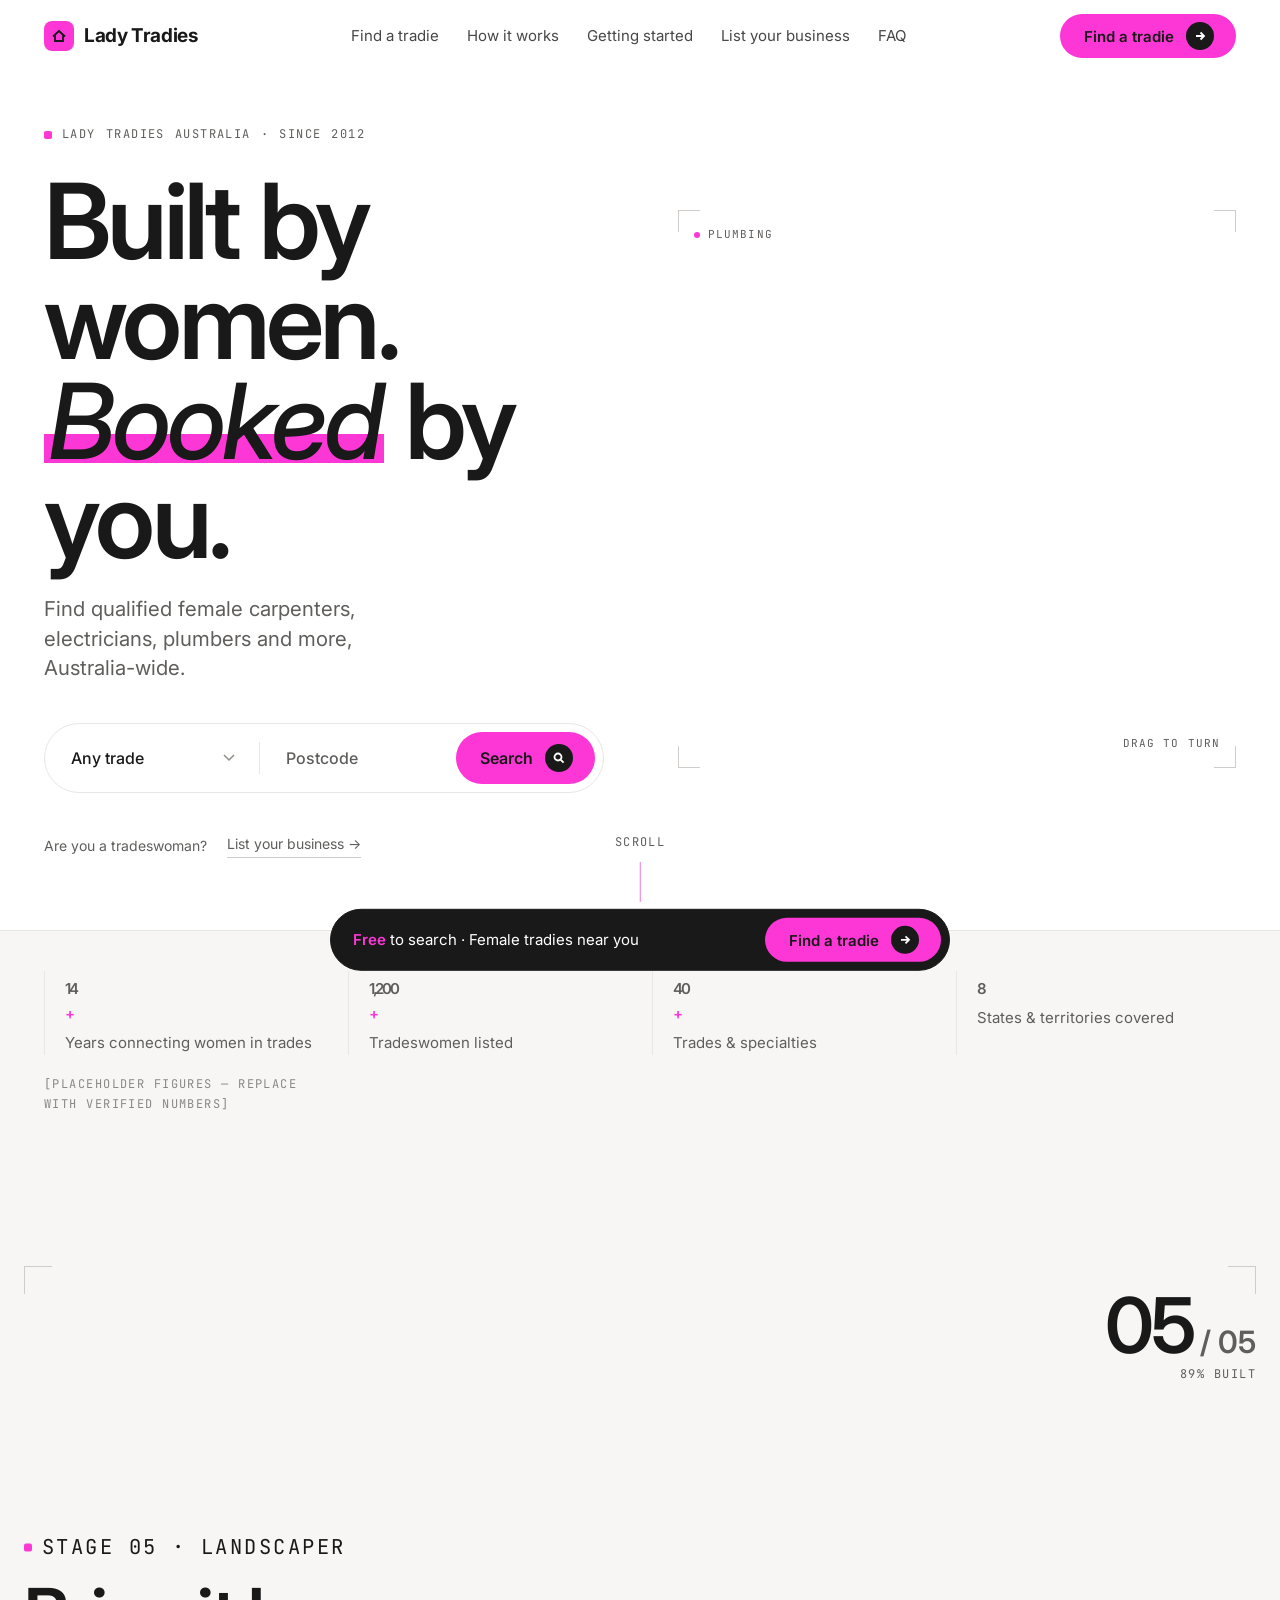
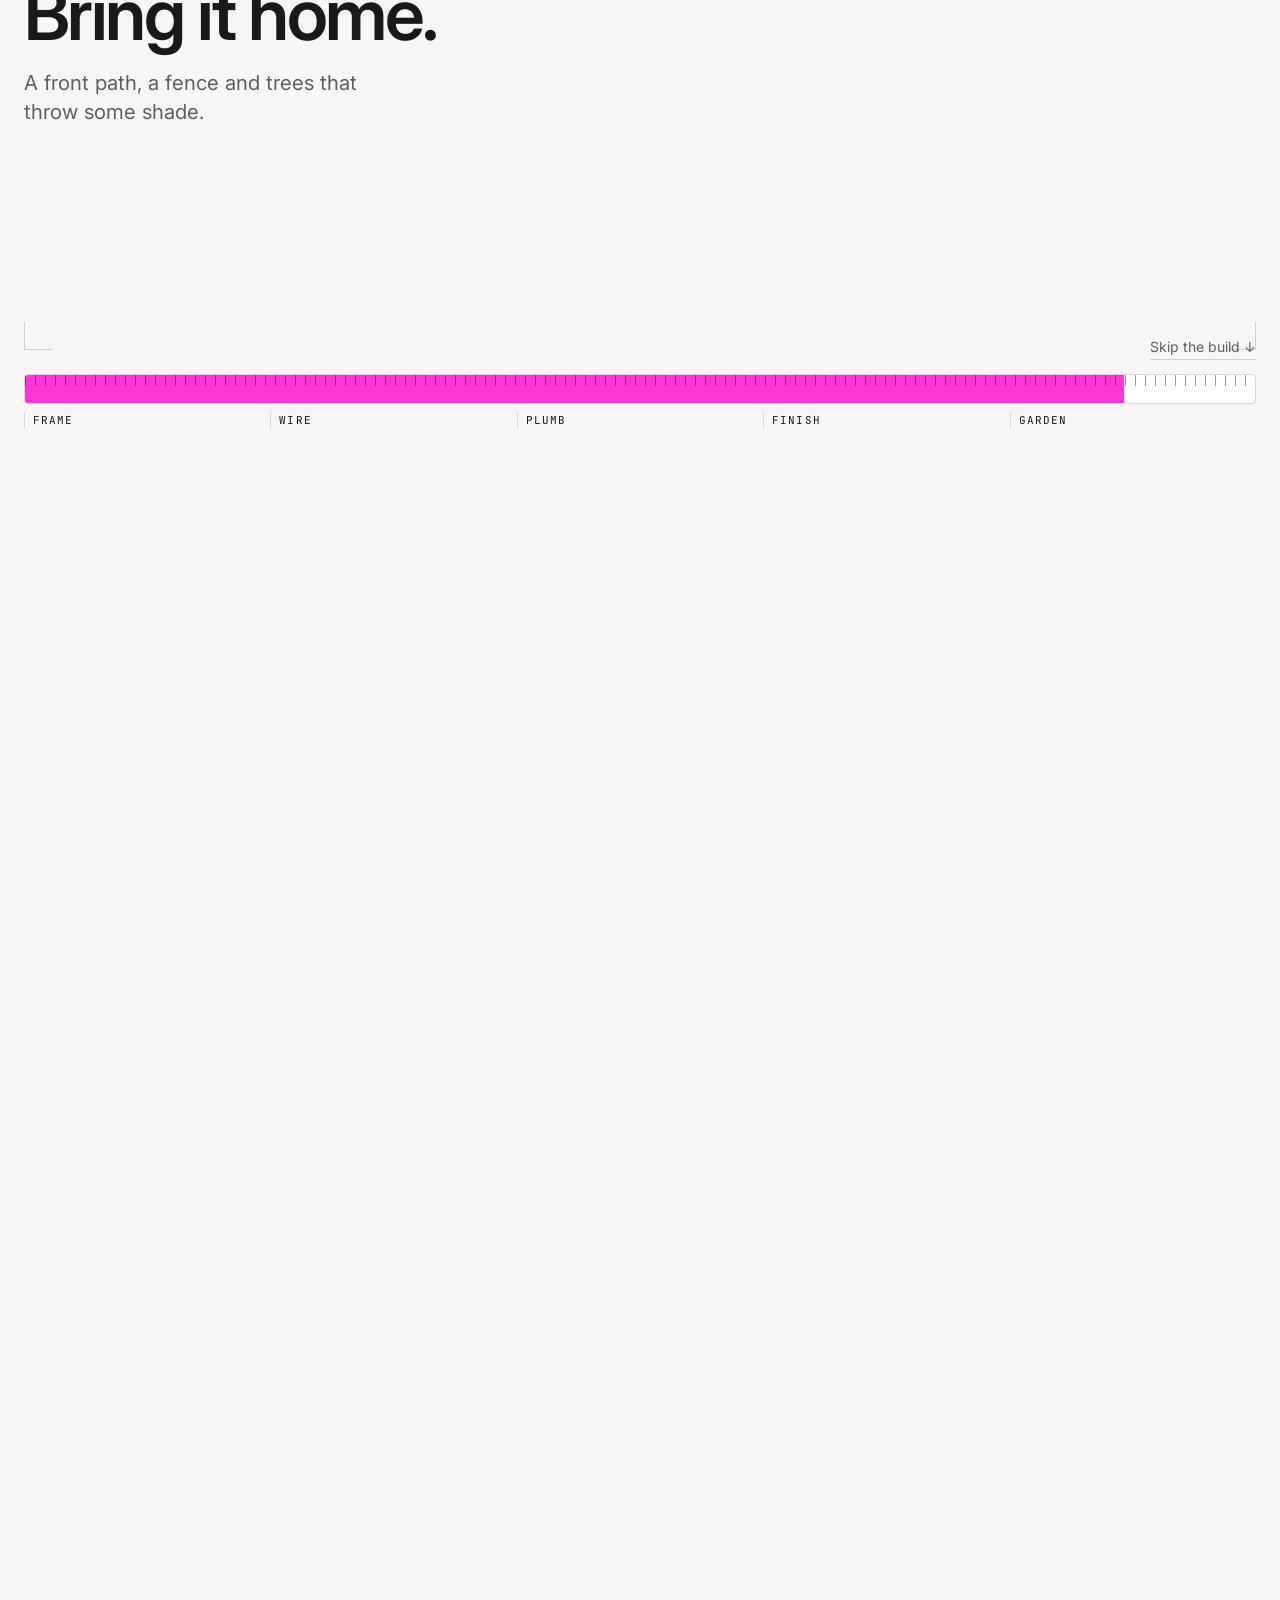
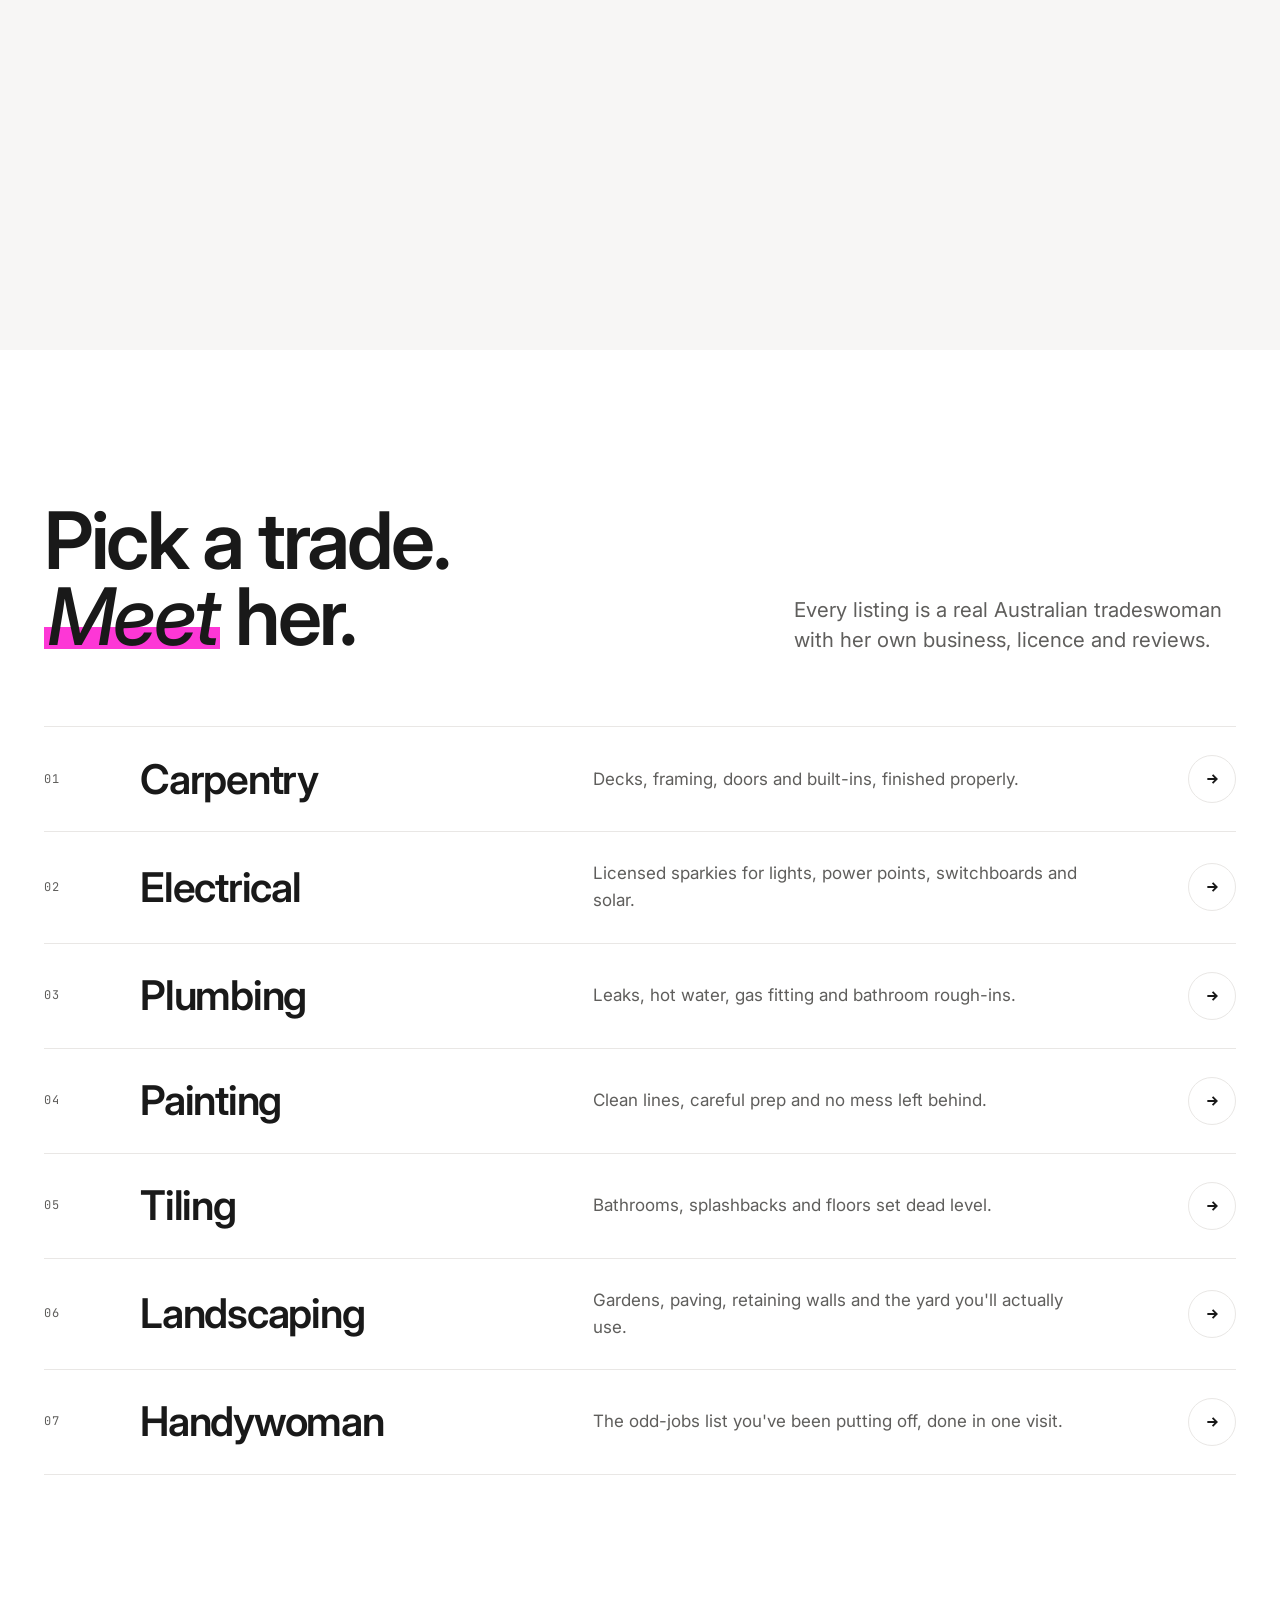
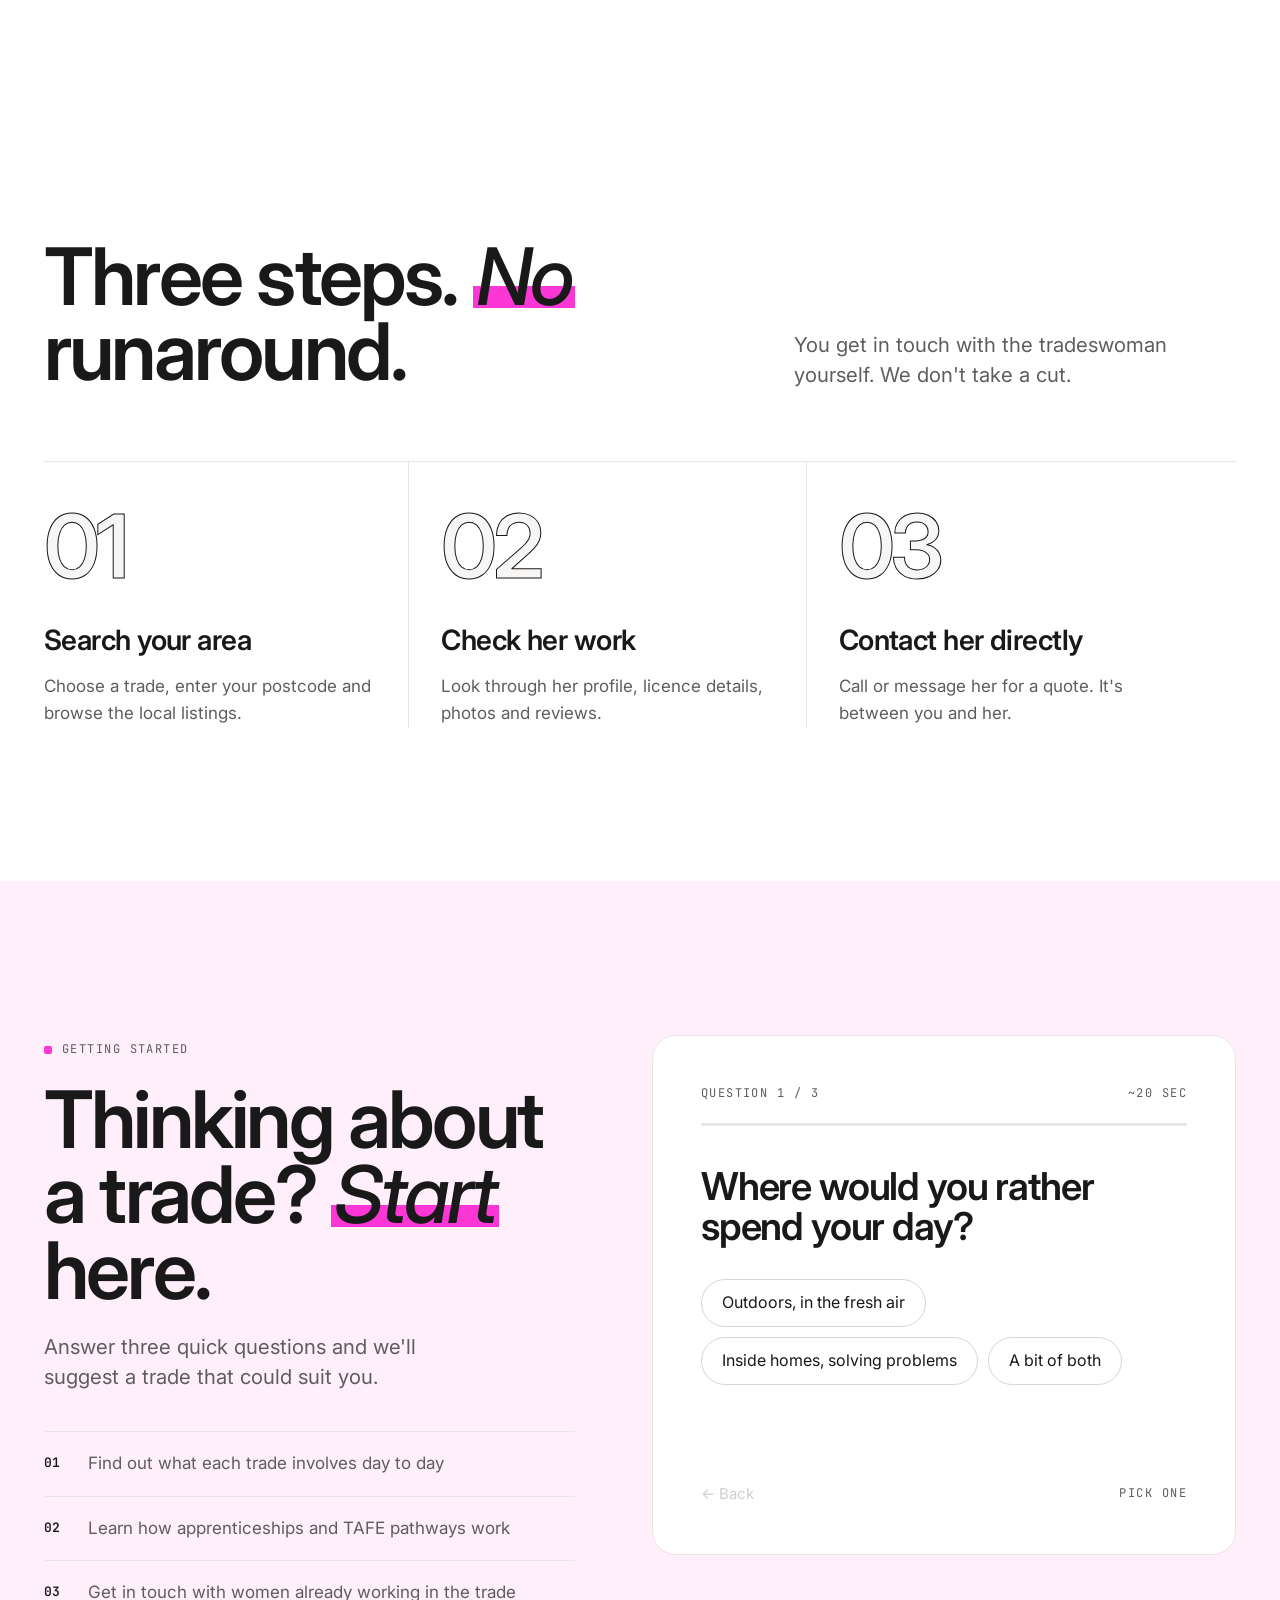
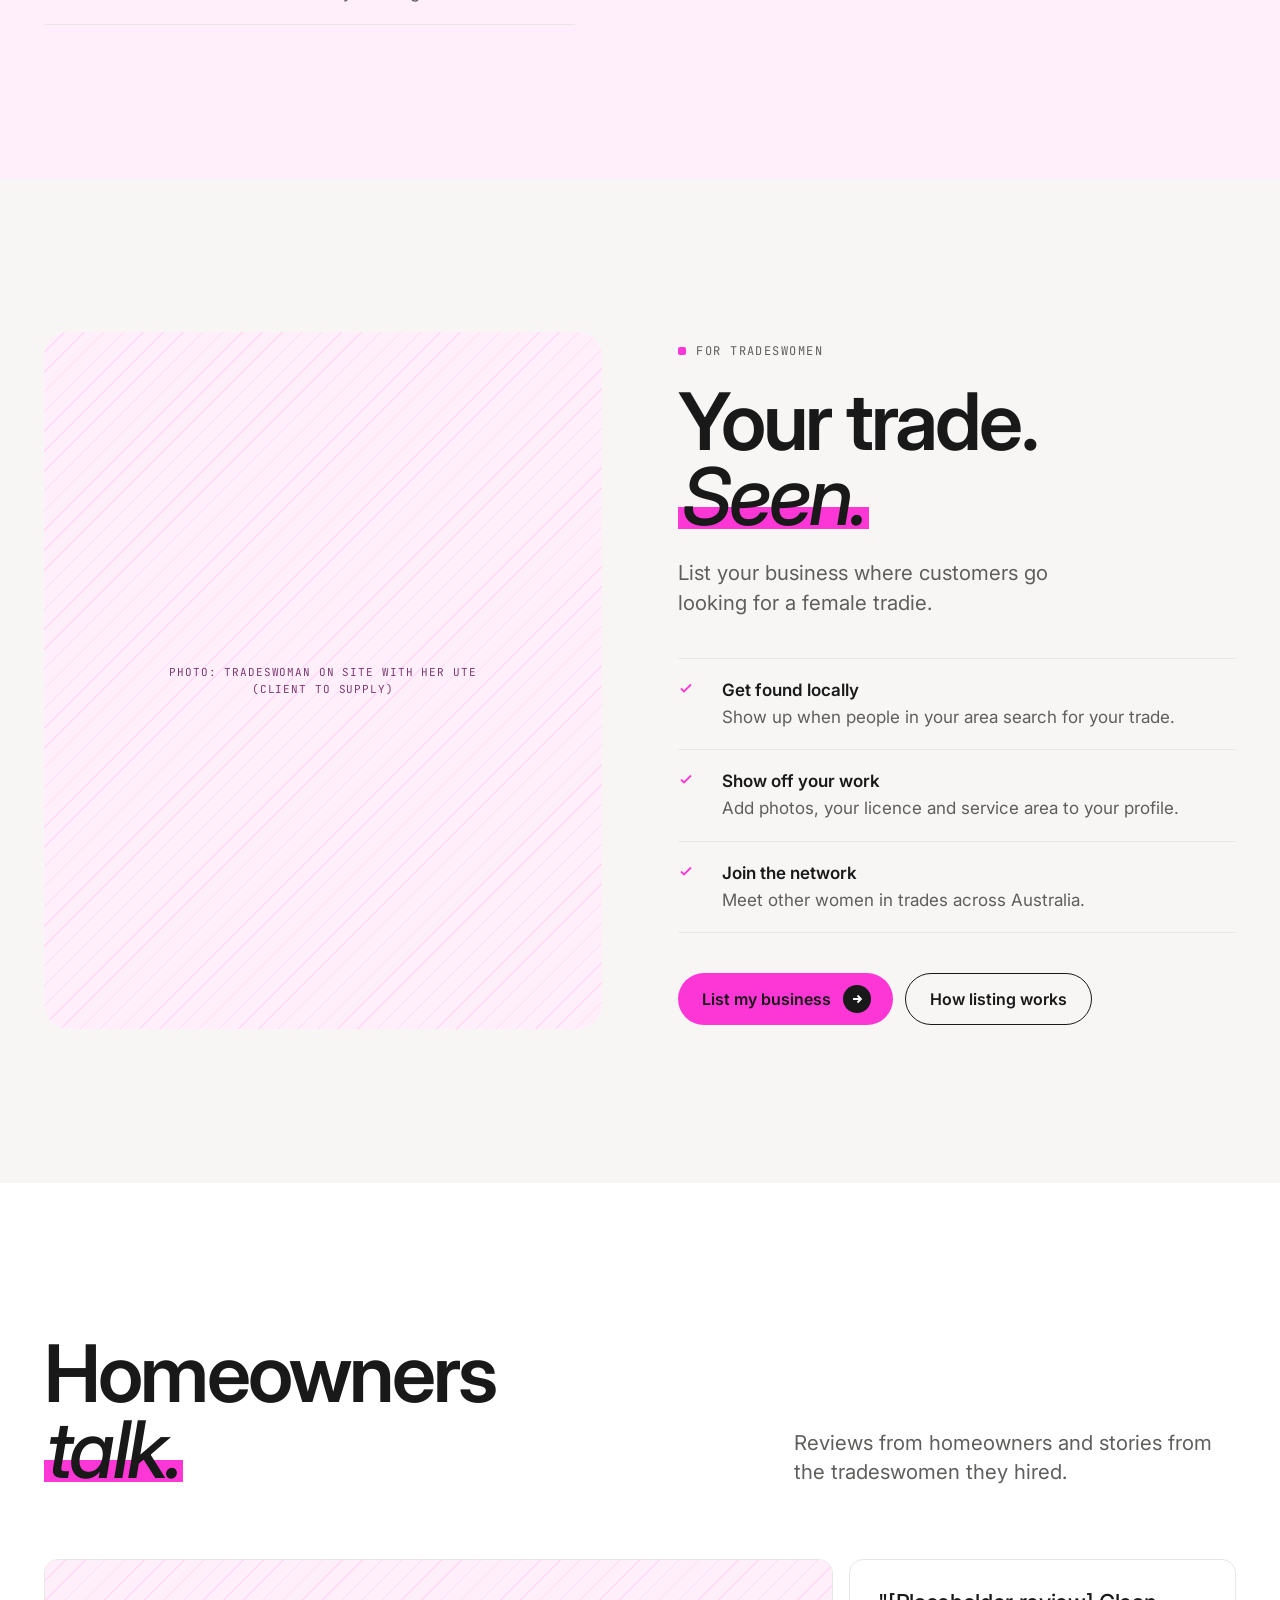
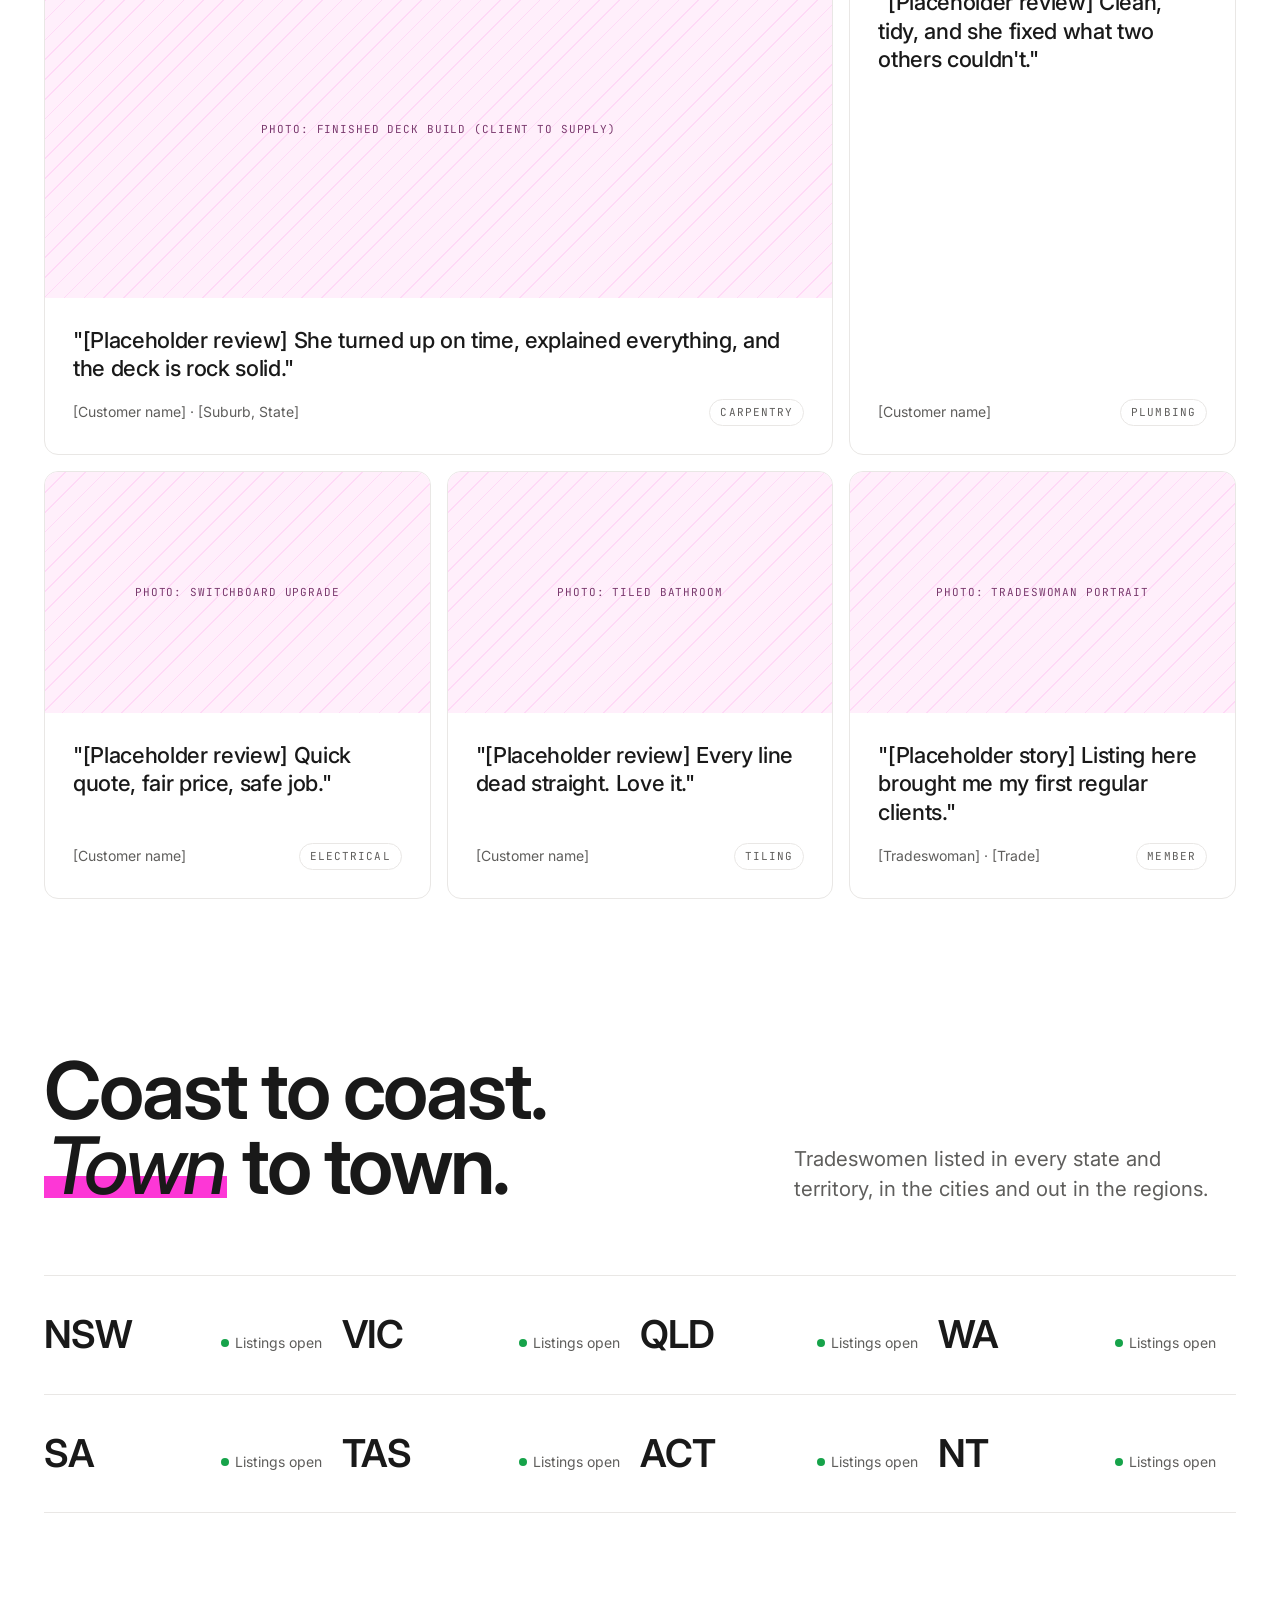
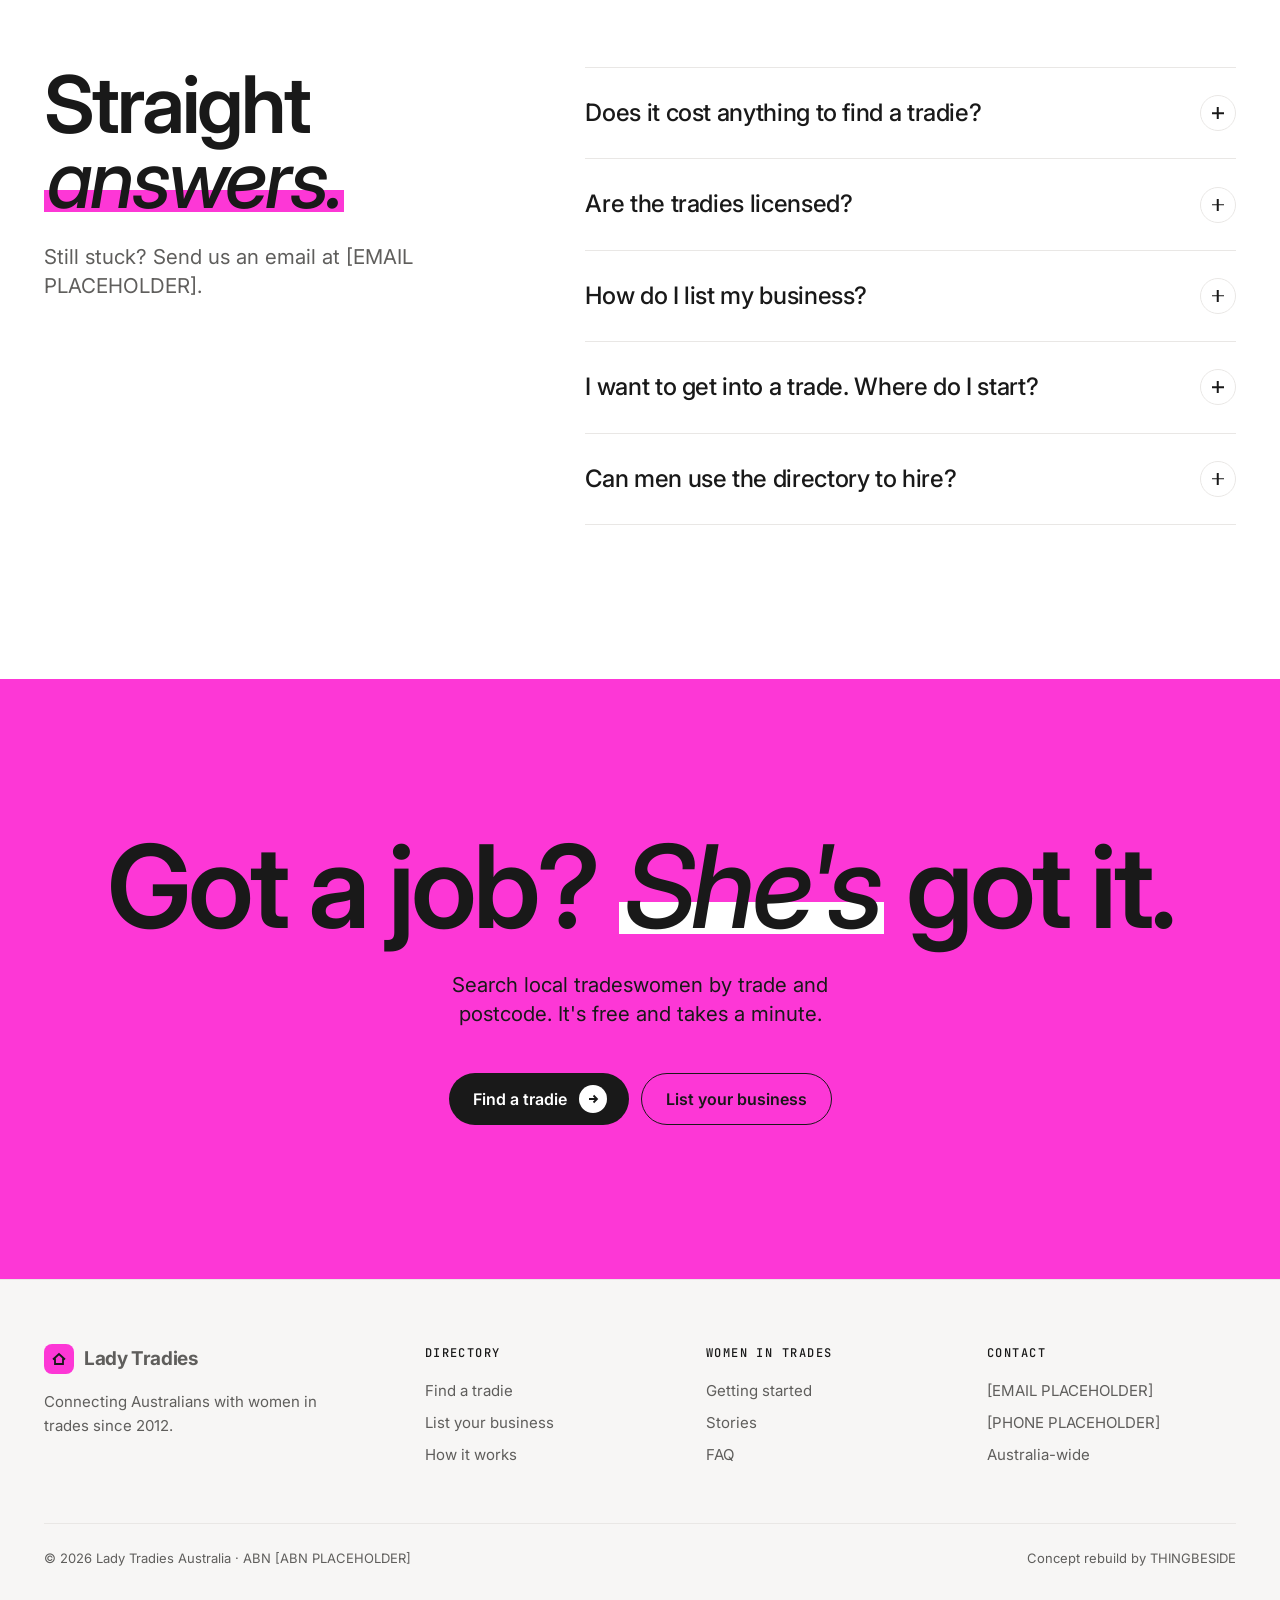
==== commit ee102a96: "Lady Tradies demo: light mode in brand colours Main demo (index.html) is now light mode using the br" ====
--- a/lady-tradies/index.html
+++ b/lady-tradies/index.html
@@ -4,6 +4,7 @@
 <meta charset="utf-8">
 <meta name="viewport" content="width=device-width, initial-scale=1">
 <title>Lady Tradies Australia — Find a Female Tradie Near You</title>
+<meta name="theme-color" content="#FFFFFF">
 <meta name="description" content="Australia's directory of qualified female carpenters, electricians, plumbers, painters and more. Find a tradeswoman near you, or list your trade business.">
 <link rel="preconnect" href="https://fonts.googleapis.com">
 <link rel="preconnect" href="https://fonts.gstatic.com" crossorigin>
@@ -23,9 +24,10 @@
 </script>
 <style>
 :root{
-  --ink:#0A0A0A; --ink-2:#141414; --paper:#FAFAF8; --paper-2:#F1F0EC;
-  --line:#E4E2DC; --line-dark:#262626; --muted:#6B6A66; --muted-dark:#8E8D88;
-  --accent:#FFC21A;            /* hi-vis amber — the only accent */
+  /* Brand: #FD37D6 pink · #191919 ink · #FFFFFF white — light mode */
+  --ink:#191919; --ink-2:#FFFFFF; --paper:#FFFFFF; --paper-2:#F7F6F5; --pink-soft:#FFEFFB;
+  --line:#E9E7E5; --line-dark:#E9E7E5; --muted:#5F5E5C; --muted-dark:#5F5E5C;
+  --accent:#FD37D6;            /* brand pink — fills, bars, lines; never body text on white (2.7:1) */
   --ok:#16A34A; --err:#DC2626; /* status only */
   --f-display:"Switzer", "Inter", system-ui, sans-serif;
   --f-body:"Inter", system-ui, sans-serif;
@@ -51,10 +53,10 @@
 .h1{font-size:var(--t-hero)}
 .h2{font-size:var(--t-h2)}
 .sub{font-size:var(--t-sub);line-height:1.45;color:var(--muted);max-width:34ch;margin-top:24px}
-.dark{background:var(--ink);color:var(--paper)}
+.dark{background:var(--paper);color:var(--ink)}
+.tint{background:var(--paper-2)}
 .dark .sub{color:var(--muted-dark)}
-em.hi{font-style:italic;font-weight:500;color:var(--accent)}
-.light em.hi{color:var(--ink);background:linear-gradient(var(--accent),var(--accent)) 0 90%/100% .28em no-repeat} /* solid highlighter bar */
+em.hi{font-style:italic;font-weight:500;color:var(--ink);background:linear-gradient(var(--accent),var(--accent)) 0 90%/100% .28em no-repeat;padding:0 .04em}
 .eyebrow{display:inline-flex;align-items:center;gap:10px;color:var(--muted)}
 .dark .eyebrow{color:var(--muted-dark)}
 .eyebrow::before{content:"";width:8px;height:8px;background:var(--accent);border-radius:2px}
@@ -70,19 +72,21 @@
 .btn .arr{width:28px;height:28px;border-radius:50%;display:grid;place-items:center;transition:transform .4s var(--ease)}
 .btn:hover .arr{transform:translateX(3px) rotate(-45deg)}
 .btn-accent{background:var(--accent);color:var(--ink)}
-.btn-accent .arr{background:var(--ink);color:var(--accent)}
+.btn-accent .arr{background:var(--ink);color:var(--paper)}
 .btn-ink{background:var(--ink);color:var(--paper)}
 .btn-ink .arr{background:var(--accent);color:var(--ink)}
+.btn-accent:hover{background:#191919;color:#fff}
+.btn-accent:hover .arr{background:var(--accent);color:var(--ink)}
 .btn-ghost{border:1px solid currentColor;padding:0 24px}
 .btn-ghost::before{content:"";position:absolute;inset:0;background:currentColor;transform:translateY(101%);transition:transform .4s var(--ease);z-index:-1}
-.dark .btn-ghost:hover{color:var(--ink)} .dark .btn-ghost:hover::before{background:var(--paper)}
+.dark .btn-ghost:hover{color:var(--paper)} .dark .btn-ghost:hover::before{background:var(--ink)}
 .btn-ghost:hover::before{transform:none}
 .light .btn-ghost:hover{color:var(--paper)} .light .btn-ghost:hover::before{background:var(--ink)}
 
 /* ---------- Header ---------- */
-.hdr{position:fixed;inset:0 0 auto;z-index:50;transition:background-color .4s var(--ease),border-color .4s var(--ease),color .4s;border-bottom:1px solid transparent;color:var(--paper)}
-.hdr.solid{background:rgba(10,10,10,.92);border-color:var(--line-dark)}
-.hdr.on-light{background:rgba(250,250,248,.94);border-color:var(--line);color:var(--ink)}
+.hdr{position:fixed;inset:0 0 auto;z-index:50;transition:background-color .4s var(--ease),border-color .4s var(--ease),color .4s;border-bottom:1px solid transparent;color:var(--ink)}
+.hdr.solid{background:rgba(255,255,255,.94);border-color:var(--line)}
+
 .hdr .wrap{display:flex;align-items:center;justify-content:space-between;height:72px;gap:24px}
 .logo{display:flex;align-items:center;gap:10px;font-family:var(--f-display);font-weight:700;font-size:19px;letter-spacing:-.02em}
 .logo-mark{width:30px;height:30px;border-radius:8px;background:var(--accent);display:grid;place-items:center;color:var(--ink)}
@@ -103,12 +107,12 @@
 .hero-canvas-wrap canvas{width:100%;height:100%}
 .hero-tag{position:absolute;font-family:var(--f-mono);font-size:11px;letter-spacing:.1em;text-transform:uppercase;color:var(--muted-dark);display:flex;align-items:center;gap:8px}
 .hero-tag i{width:6px;height:6px;border-radius:50%;background:var(--accent)}
-.bracket{position:absolute;width:22px;height:22px;border-color:#3a3a3a;border-style:solid}
+.bracket{position:absolute;width:22px;height:22px;border-color:#CFCCC9;border-style:solid}
 .bracket.tl{top:0;left:0;border-width:1px 0 0 1px}.bracket.tr{top:0;right:0;border-width:1px 1px 0 0}
 .bracket.bl{bottom:0;left:0;border-width:0 0 1px 1px}.bracket.br{bottom:0;right:0;border-width:0 1px 1px 0}
 
 .finder{margin-top:40px;display:flex;gap:8px;padding:8px;background:var(--ink-2);border:1px solid var(--line-dark);border-radius:var(--r-pill);max-width:560px}
-.finder select,.finder input{flex:1;min-width:0;height:52px;background:transparent;border:0;color:var(--paper);font:500 16px var(--f-body);padding:0 18px;border-radius:var(--r-pill);appearance:none}
+.finder select,.finder input{flex:1;min-width:0;height:52px;background:transparent;border:0;color:var(--ink);font:500 16px var(--f-body);padding:0 18px;border-radius:var(--r-pill);appearance:none}
 .finder select{background-image:url("data:image/svg+xml,%3Csvg xmlns='http://www.w3.org/2000/svg' width='12' height='8' fill='none' stroke='%238E8D88' stroke-width='1.5'%3E%3Cpath d='M1 1l5 5 5-5'/%3E%3C/svg%3E");background-repeat:no-repeat;background-position:right 16px center;padding-right:36px}
 .finder select option{color:var(--ink)}
 .finder input::placeholder{color:var(--muted-dark)}
@@ -117,10 +121,10 @@
 .finder-msg{min-height:22px;margin-top:10px;font-size:14px;padding-left:20px}
 .finder-msg.err{color:var(--err)} .finder-msg.ok{color:var(--ok)}
 .hero-meta{display:flex;gap:20px;align-items:center;margin-top:8px;color:var(--muted-dark);font-size:14px;flex-wrap:wrap}
-.hero-meta a{border-bottom:1px solid #3a3a3a;padding-bottom:2px;transition:border-color .3s}
+.hero-meta a{border-bottom:1px solid #CFCCC9;padding-bottom:2px;transition:border-color .3s}
 .hero-meta a:hover{border-color:var(--accent)}
 .scroll-cue{position:absolute;bottom:28px;left:50%;transform:translateX(-50%);color:var(--muted-dark);display:flex;flex-direction:column;align-items:center;gap:10px}
-.scroll-cue i{width:1px;height:40px;background:#333;position:relative;overflow:hidden}
+.scroll-cue i{width:1px;height:40px;background:var(--line);position:relative;overflow:hidden}
 .scroll-cue i::after{content:"";position:absolute;inset:0;background:var(--accent);animation:cue 2s var(--ease) infinite}
 @keyframes cue{0%{transform:translateY(-100%)}100%{transform:translateY(100%)}}
 @media (max-width:960px){
@@ -136,13 +140,13 @@
 }
 
 /* ---------- Trust bar ---------- */
-.trust{border-top:1px solid var(--line-dark);padding:40px 0 56px}
+.trust{border-top:1px solid var(--line);padding:40px 0 56px}
 .trust .wrap{display:grid;grid-template-columns:repeat(4,1fr);gap:24px}
 .stat{border-left:1px solid var(--line-dark);padding-left:20px}
 .stat b{display:block;font-family:var(--f-display);font-weight:600;font-size:clamp(40px,4.4vw,60px);letter-spacing:-.04em;line-height:1}
 .stat b .u{color:var(--accent)}
 .stat span{display:block;margin-top:10px;color:var(--muted-dark);font-size:15px}
-.ph-note{margin-top:20px;color:#5a5955}
+.ph-note{margin-top:20px;color:#8A8885}
 @media (max-width:760px){.trust .wrap{grid-template-columns:1fr 1fr;row-gap:32px}}
 
 /* ---------- Signature: build story ---------- */
@@ -152,9 +156,10 @@
 .story-hud{position:absolute;inset:0;pointer-events:none}
 .story-hud .wrap{position:relative;height:100%}
 .hud-frame{position:absolute;inset:96px var(--gut) 120px}
-.hud-frame .bracket{border-color:#3a3a3a;width:28px;height:28px}
+.hud-frame .bracket{border-color:#CFCCC9;width:28px;height:28px}
 .hud-copy{position:absolute;left:var(--gut);top:50%;transform:translateY(-50%);max-width:440px}
-.hud-copy .stage-eye{color:var(--accent)}
+.hud-copy .stage-eye{color:var(--ink);display:inline-flex;align-items:center;gap:10px}
+.hud-copy .stage-eye::before{content:"";width:8px;height:8px;border-radius:2px;background:var(--accent)}
 .hud-copy .h2{margin-top:18px;font-size:clamp(44px,5.6vw,80px)}
 .hud-copy p{margin-top:20px;color:var(--muted-dark);font-size:var(--t-sub);line-height:1.45;max-width:30ch}
 .hud-copy .swap{transition:opacity .5s var(--ease),filter .5s var(--ease),transform .5s var(--ease)}
@@ -174,14 +179,14 @@
 
 /* tape-measure progress */
 .tape{position:absolute;left:var(--gut);right:var(--gut);bottom:40px;height:56px}
-.tape-body{position:absolute;left:0;right:0;top:0;height:30px;border:1px solid #333;border-radius:4px;overflow:hidden;background:#111}
+.tape-body{position:absolute;left:0;right:0;top:0;height:30px;border:1px solid #D9D6D3;border-radius:4px;overflow:hidden;background:#fff}
 .tape-fill{position:absolute;inset:0;background:var(--accent);transform-origin:left;transform:scaleX(0)}
-.tape-ticks{position:absolute;inset:0;background-image:repeating-linear-gradient(90deg,rgba(255,255,255,.35) 0 1px,transparent 1px 10px);mask:linear-gradient(#000 0 40%,transparent 40%);-webkit-mask:linear-gradient(#000 0 40%,transparent 40%);mix-blend-mode:difference}
+.tape-ticks{position:absolute;inset:0;background-image:repeating-linear-gradient(90deg,rgba(25,25,25,.45) 0 1px,transparent 1px 10px);mask:linear-gradient(#000 0 40%,transparent 40%);-webkit-mask:linear-gradient(#000 0 40%,transparent 40%)}
 .tape-labels{position:absolute;left:0;right:0;top:38px;display:grid;grid-template-columns:repeat(5,1fr)}
-.tape-labels span{font-family:var(--f-mono);font-size:11px;letter-spacing:.1em;text-transform:uppercase;color:#5a5955;transition:color .4s;border-left:1px solid #333;padding-left:8px}
-.tape-labels span.on{color:var(--paper)}
-.skip{position:absolute;right:var(--gut);bottom:110px;pointer-events:auto;color:var(--muted-dark);font-size:14px;border-bottom:1px solid #333}
-.skip:hover{color:var(--paper)}
+.tape-labels span{font-family:var(--f-mono);font-size:11px;letter-spacing:.1em;text-transform:uppercase;color:#9A9895;transition:color .4s;border-left:1px solid #D9D6D3;padding-left:8px}
+.tape-labels span.on{color:var(--ink)}
+.skip{position:absolute;right:var(--gut);bottom:110px;pointer-events:auto;color:var(--muted-dark);font-size:14px;border-bottom:1px solid #CFCCC9}
+.skip:hover{color:var(--ink)}
 @media (max-width:860px){
   .hud-copy{top:auto;bottom:118px;transform:none;right:var(--gut)}
   .hud-copy .h2{font-size:40px;margin-top:10px}
@@ -215,11 +220,9 @@
 @media (hover:none){.cursor-img{display:none}}
 
 /* placeholder imagery */
-.ph{position:relative;background:#D9D6CE;color:#55534E;display:grid;place-items:center;text-align:center;overflow:hidden}
-.ph::before{content:"";position:absolute;inset:0;background-image:repeating-linear-gradient(135deg,rgba(0,0,0,.05) 0 1px,transparent 1px 14px)}
+.ph{position:relative;background:var(--pink-soft);color:#7A3A6E;display:grid;place-items:center;text-align:center;overflow:hidden}
+.ph::before{content:"";position:absolute;inset:0;background-image:repeating-linear-gradient(135deg,rgba(253,55,214,.12) 0 1px,transparent 1px 14px)}
 .ph span{position:relative;font-family:var(--f-mono);font-size:11px;letter-spacing:.08em;text-transform:uppercase;padding:0 16px;line-height:1.5}
-.dark .ph{background:#1b1b1b;color:#77756f}
-.dark .ph::before{background-image:repeating-linear-gradient(135deg,rgba(255,255,255,.04) 0 1px,transparent 1px 14px)}
 
 /* how it works: numbered rows */
 .steps{display:grid;grid-template-columns:repeat(3,1fr);gap:0;border-top:1px solid var(--line)}
@@ -232,14 +235,14 @@
 
 /* quiz (card) */
 .quiz{display:grid;grid-template-columns:1fr 1.1fr;gap:clamp(32px,6vw,96px);align-items:start}
-.quiz-card{background:var(--ink);color:var(--paper);border-radius:24px;padding:clamp(24px,4vw,48px);min-height:520px;display:flex;flex-direction:column}
+.quiz-card{background:var(--paper);color:var(--ink);border:1px solid var(--line);border-radius:24px;padding:clamp(24px,4vw,48px);min-height:520px;display:flex;flex-direction:column}
 .quiz-top{display:flex;justify-content:space-between;color:var(--muted-dark)}
-.quiz-bar{height:3px;background:#262626;border-radius:3px;margin:20px 0 40px;overflow:hidden}
+.quiz-bar{height:3px;background:var(--line);border-radius:3px;margin:20px 0 40px;overflow:hidden}
 .quiz-bar i{display:block;height:100%;background:var(--accent);width:0;transition:width .6s var(--ease)}
 .quiz-q{font-family:var(--f-display);font-weight:600;font-size:clamp(28px,3vw,40px);letter-spacing:-.03em;line-height:1.05}
 .chips{display:flex;flex-wrap:wrap;gap:10px;margin-top:32px}
-.chip{min-height:48px;padding:0 20px;border:1px solid #333;border-radius:var(--r-pill);font-size:16px;transition:background-color .3s,border-color .3s,color .3s,transform .3s var(--ease)}
-.chip:hover{border-color:var(--paper)}
+.chip{min-height:48px;padding:0 20px;border:1px solid #D9D6D3;border-radius:var(--r-pill);font-size:16px;transition:background-color .3s,border-color .3s,color .3s,transform .3s var(--ease)}
+.chip:hover{border-color:var(--ink)}
 .chip:active{transform:scale(.97)}
 .chip[aria-pressed="true"]{background:var(--accent);border-color:var(--accent);color:var(--ink)}
 .quiz-body{flex:1;transition:opacity .4s var(--ease),filter .4s var(--ease)}
@@ -247,10 +250,11 @@
 .quiz-foot{display:flex;justify-content:space-between;align-items:center;margin-top:40px}
 .quiz-foot .back{color:var(--muted-dark);font-size:15px}
 .quiz-foot .back:disabled{opacity:.3;cursor:default}
-.result-trade{font-family:var(--f-display);font-weight:600;font-size:clamp(48px,6vw,80px);letter-spacing:-.04em;line-height:.95;color:var(--accent);margin-top:16px}
+.result-trade{font-family:var(--f-display);font-weight:600;font-size:clamp(48px,6vw,80px);letter-spacing:-.04em;line-height:.95;color:var(--ink);margin-top:16px}
+.result-trade span{background:linear-gradient(var(--accent),var(--accent)) 0 88%/100% .26em no-repeat}
 .result-p{color:var(--muted-dark);margin-top:20px;max-width:40ch}
 .result-alt{margin-top:24px;color:var(--muted-dark);font-size:15px}
-.result-alt b{color:var(--paper);font-weight:500}
+.result-alt b{color:var(--ink);font-weight:500}
 .quiz-aside ul{list-style:none;margin-top:40px;border-top:1px solid var(--line)}
 .quiz-aside li{display:flex;gap:16px;padding:18px 0;border-bottom:1px solid var(--line);color:var(--muted)}
 .quiz-aside li b{color:var(--ink);font-weight:600;min-width:28px;font-family:var(--f-mono);font-size:13px;padding-top:3px}
@@ -263,7 +267,7 @@
 .join-img:hover .ph{transform:scale(1.04)}
 .perks{list-style:none;margin:40px 0;border-top:1px solid var(--line-dark)}
 .perks li{display:grid;grid-template-columns:28px 1fr;gap:16px;padding:18px 0;border-bottom:1px solid var(--line-dark);color:var(--muted-dark)}
-.perks li b{color:var(--paper);font-weight:600;display:block}
+.perks li b{color:var(--ink);font-weight:600;display:block}
 .perks svg{color:var(--accent);margin-top:3px}
 .join-ctas{display:flex;gap:12px;flex-wrap:wrap}
 @media (max-width:860px){.join{grid-template-columns:1fr}.join-img{aspect-ratio:4/3}}
@@ -310,7 +314,11 @@
 @media (max-width:860px){.faq{grid-template-columns:1fr}}
 
 /* final CTA */
-.final{text-align:center}
+.final{text-align:center;background:var(--accent)!important;color:var(--ink)}
+.final .sub{color:var(--ink)!important;opacity:.8}
+.final em.hi{background:linear-gradient(#fff,#fff) 0 90%/100% .28em no-repeat}
+.final .btn-accent{background:var(--ink);color:#fff}.final .btn-accent .arr{background:#fff;color:var(--ink)}
+.final .btn-accent:hover{background:#fff;color:var(--ink)}.final .btn-accent:hover .arr{background:var(--ink);color:#fff}
 .final .h2{font-size:clamp(52px,9vw,140px)}
 .final .sub{margin:28px auto 0;max-width:36ch}
 .final .ctas{display:flex;gap:12px;justify-content:center;margin-top:44px;flex-wrap:wrap}
@@ -318,14 +326,14 @@
 /* footer */
 .ftr{border-top:1px solid var(--line-dark);padding:64px 0 120px;color:var(--muted-dark);font-size:15px}
 .ftr .wrap{display:grid;grid-template-columns:1.4fr 1fr 1fr 1fr;gap:32px}
-.ftr h4{font-family:var(--f-mono);font-size:12px;letter-spacing:.12em;text-transform:uppercase;color:var(--paper);font-weight:500;margin-bottom:16px}
+.ftr h4{font-family:var(--f-mono);font-size:12px;letter-spacing:.12em;text-transform:uppercase;color:var(--ink);font-weight:500;margin-bottom:16px}
 .ftr ul{list-style:none;display:grid;gap:8px}
-.ftr a:hover{color:var(--paper)}
+.ftr a:hover{color:var(--ink)}
 .ftr .legal{grid-column:1/-1;border-top:1px solid var(--line-dark);padding-top:24px;margin-top:24px;display:flex;justify-content:space-between;gap:16px;flex-wrap:wrap;font-size:13px}
 @media (max-width:760px){.ftr .wrap{grid-template-columns:1fr 1fr}.ftr .wrap>div:first-child{grid-column:1/-1}}
 
 /* sticky offer bar */
-.bar{position:fixed;left:50%;bottom:16px;z-index:45;transform:translate(-50%,140%);transition:transform .6s var(--ease);display:flex;align-items:center;gap:16px;padding:8px 8px 8px 22px;background:var(--ink);color:var(--paper);border:1px solid var(--line-dark);border-radius:var(--r-pill);width:min(620px,calc(100% - 24px))}
+.bar{position:fixed;left:50%;bottom:16px;z-index:45;transform:translate(-50%,140%);transition:transform .6s var(--ease);display:flex;align-items:center;gap:16px;padding:8px 8px 8px 22px;background:var(--ink);color:#fff;border:1px solid var(--ink);border-radius:var(--r-pill);width:min(620px,calc(100% - 24px))}
 .bar.on{transform:translate(-50%,0)}
 .bar p{flex:1;font-size:15px;line-height:1.3}
 .bar p b{color:var(--accent);font-weight:600}
@@ -413,7 +421,7 @@
 </section>
 
 <!-- ============ TRUST ============ -->
-<section class="trust dark" aria-label="Lady Tradies in numbers">
+<section class="trust dark tint" aria-label="Lady Tradies in numbers">
   <div class="wrap">
     <div class="stat reveal"><b><span data-count="14">14</span><span class="u">+</span></b><span>Years connecting women in trades</span></div>
     <div class="stat reveal" style="--d:80ms"><b><span data-count="1200">1,200</span><span class="u">+</span></b><span>Tradeswomen listed</span></div>
@@ -424,7 +432,7 @@
 </section>
 
 <!-- ============ SIGNATURE: BUILD STORY ============ -->
-<section class="story dark" id="story" aria-label="One house, every trade — scroll story">
+<section class="story dark tint" id="story" aria-label="One house, every trade — scroll story">
   <div class="story-stage">
     <canvas id="story3d" aria-hidden="true"></canvas>
     <div class="story-hud">
@@ -499,7 +507,7 @@
 </section>
 
 <!-- ============ GETTING STARTED QUIZ ============ -->
-<section class="light sec" id="start" aria-labelledby="start-h" style="background:var(--paper-2)">
+<section class="light sec" id="start" aria-labelledby="start-h" style="background:var(--pink-soft)">
   <div class="wrap quiz">
     <div class="quiz-aside">
       <p class="eyebrow mono">Getting started</p>
@@ -518,14 +526,14 @@
       <div class="quiz-body" id="q-body"></div>
       <div class="quiz-foot">
         <button class="back" id="q-back" disabled>← Back</button>
-        <span class="mono" style="color:var(--muted-dark)" id="q-hint">Pick one</span>
+        <span class="mono" style="color:var(--muted)" id="q-hint">Pick one</span>
       </div>
     </div>
   </div>
 </section>
 
 <!-- ============ JOIN ============ -->
-<section class="dark sec" id="join" aria-labelledby="join-h">
+<section class="dark sec tint" id="join" aria-labelledby="join-h">
   <div class="wrap join">
     <div class="join-img reveal"><div class="ph"><span>Photo: tradeswoman on site with her ute<br>(client to supply)</span></div></div>
     <div>
@@ -612,7 +620,7 @@
 </section>
 </main>
 
-<footer class="ftr dark">
+<footer class="ftr dark tint">
   <div class="wrap">
     <div>
       <a href="#top" class="logo"><span class="logo-mark" aria-hidden="true"><svg width="16" height="16" viewBox="0 0 16 16" fill="none" stroke="currentColor" stroke-width="1.8"><path d="M2 8.5 8 3l6 5.5M4 7.5V13h8V7.5"/></svg></span>Lady Tradies</a>
@@ -850,7 +858,7 @@
   let mx = 0, my = 0;
   addEventListener('mousemove', e => { mx = e.clientX / innerWidth - .5; my = e.clientY / innerHeight - .5; }, { passive: true });
 
-  const accent = getComputedStyle(document.documentElement).getPropertyValue('--accent').trim() || '#FFC21A';
+  const accent = getComputedStyle(document.documentElement).getPropertyValue('--accent').trim() || '#FD37D6';
   const project = (p, cY, sY, cP, sP, f, dist, ox, oy) => {
     let x = p[0], y = p[1] - 1.8, z = p[2];
     let x1 = x * cY - z * sY, z1 = x * sY + z * cY;
@@ -881,7 +889,7 @@
       }).filter(x => x.vis > 0).sort((a, b) => b.z - a.z);
       list.forEach(fc => {
         ctx.beginPath(); fc.pts.forEach((q, i) => i ? ctx.lineTo(q[0], q[1]) : ctx.moveTo(q[0], q[1])); ctx.closePath();
-        ctx.fillStyle = fc.roof ? `rgba(40,40,40,${.85 * fc.vis})` : `rgba(26,26,26,${.8 * fc.vis})`;
+        ctx.fillStyle = fc.roof ? `rgba(255,239,251,${.92 * fc.vis})` : `rgba(255,255,255,${.9 * fc.vis})`;
         ctx.fill();
       });
     }
@@ -897,9 +905,9 @@
       const b = [a[0] + (b0[0] - a[0]) * vis, a[1] + (b0[1] - a[1]) * vis];
       const isActive = sg.s === st.active && pr < 1.001;
       let col, lw;
-      if (sg.grid) { const d = Math.hypot(sg.a[0], sg.a[2]); col = `rgba(255,255,255,${.07 * clamp(1 - d / 12) * vis})`; lw = 1; }
+      if (sg.grid) { const d = Math.hypot(sg.a[0], sg.a[2]); col = `rgba(25,25,25,${.09 * clamp(1 - d / 12) * vis})`; lw = 1; }
       else if (isActive) { col = accent; lw = sg.s === 2 ? 2.2 : 1.6; }
-      else { col = sg.s === 0 ? 'rgba(250,250,248,.55)' : sg.s === 3 ? 'rgba(250,250,248,.38)' : 'rgba(250,250,248,.42)'; lw = sg.s === 2 ? 2 : 1.2; }
+      else { col = sg.s === 0 ? 'rgba(25,25,25,.62)' : sg.s === 3 ? 'rgba(25,25,25,.45)' : 'rgba(25,25,25,.5)'; lw = sg.s === 2 ? 2 : 1.2; }
       // depth fade
       const zf = clamp(1 - (a[2] + 6) / 30, .45, 1);
       ctx.globalAlpha = zf;
@@ -1042,8 +1050,8 @@
       const ranked = Object.entries(score).sort((a, b) => b[1] - a[1]);
       const top = ranked[0][0], alt = ranked[1] ? ranked[1][0] : null;
       qStep.textContent = 'Your match'; qHint.textContent = 'Just a starting point';
-      qBody.innerHTML = `<p class="mono" style="color:var(--muted-dark)">You might love being a</p><p class="result-trade">${top}.</p><p class="result-p">${BLURB[top]}</p>${alt ? `<p class="result-alt">Also worth a look: <b>${alt}</b></p>` : ''}
-        <div style="display:flex;gap:12px;flex-wrap:wrap;margin-top:32px"><a href="#trades" class="btn btn-accent"><span class="lbl"><span>Meet ${top.toLowerCase()}s</span><span>Meet ${top.toLowerCase()}s</span></span><span class="arr" aria-hidden="true"><svg width="12" height="12" viewBox="0 0 12 12" fill="none" stroke="currentColor" stroke-width="1.8"><path d="M2 6h8M6.5 2.5 10 6l-3.5 3.5"/></svg></span></a><button class="btn btn-ghost" id="q-restart" style="color:var(--paper)"><span class="lbl"><span>Start again</span><span>Start again</span></span></button></div>`;
+      qBody.innerHTML = `<p class="mono" style="color:var(--muted-dark)">You might love being a</p><p class="result-trade"><span>${top}</span>.</p><p class="result-p">${BLURB[top]}</p>${alt ? `<p class="result-alt">Also worth a look: <b>${alt}</b></p>` : ''}
+        <div style="display:flex;gap:12px;flex-wrap:wrap;margin-top:32px"><a href="#trades" class="btn btn-accent"><span class="lbl"><span>Meet ${top.toLowerCase()}s</span><span>Meet ${top.toLowerCase()}s</span></span><span class="arr" aria-hidden="true"><svg width="12" height="12" viewBox="0 0 12 12" fill="none" stroke="currentColor" stroke-width="1.8"><path d="M2 6h8M6.5 2.5 10 6l-3.5 3.5"/></svg></span></a><button class="btn btn-ghost" id="q-restart"><span class="lbl"><span>Start again</span><span>Start again</span></span></button></div>`;
       $('#q-restart').addEventListener('click', () => { qi = 0; answers = []; renderQ(); });
     }
     qBar.style.width = (Math.min(qi, QS.length) / QS.length * 100) + '%';
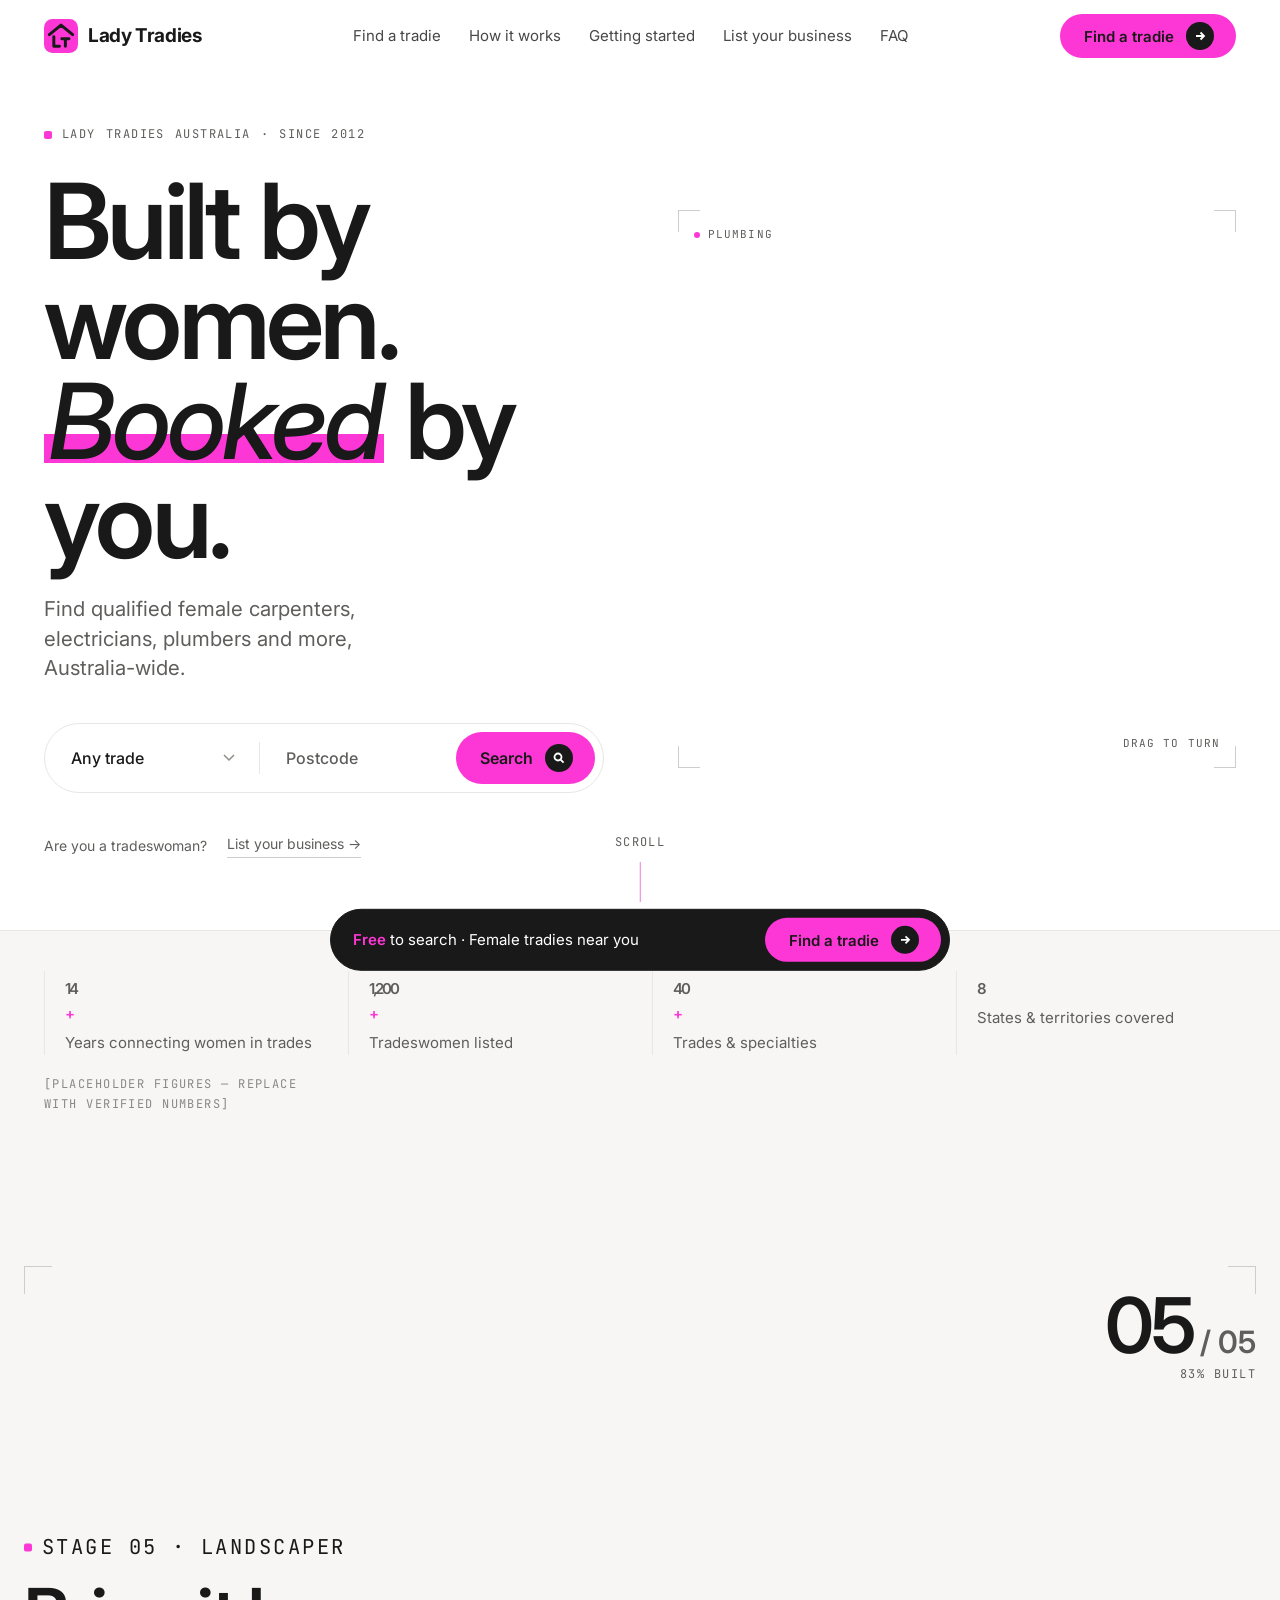
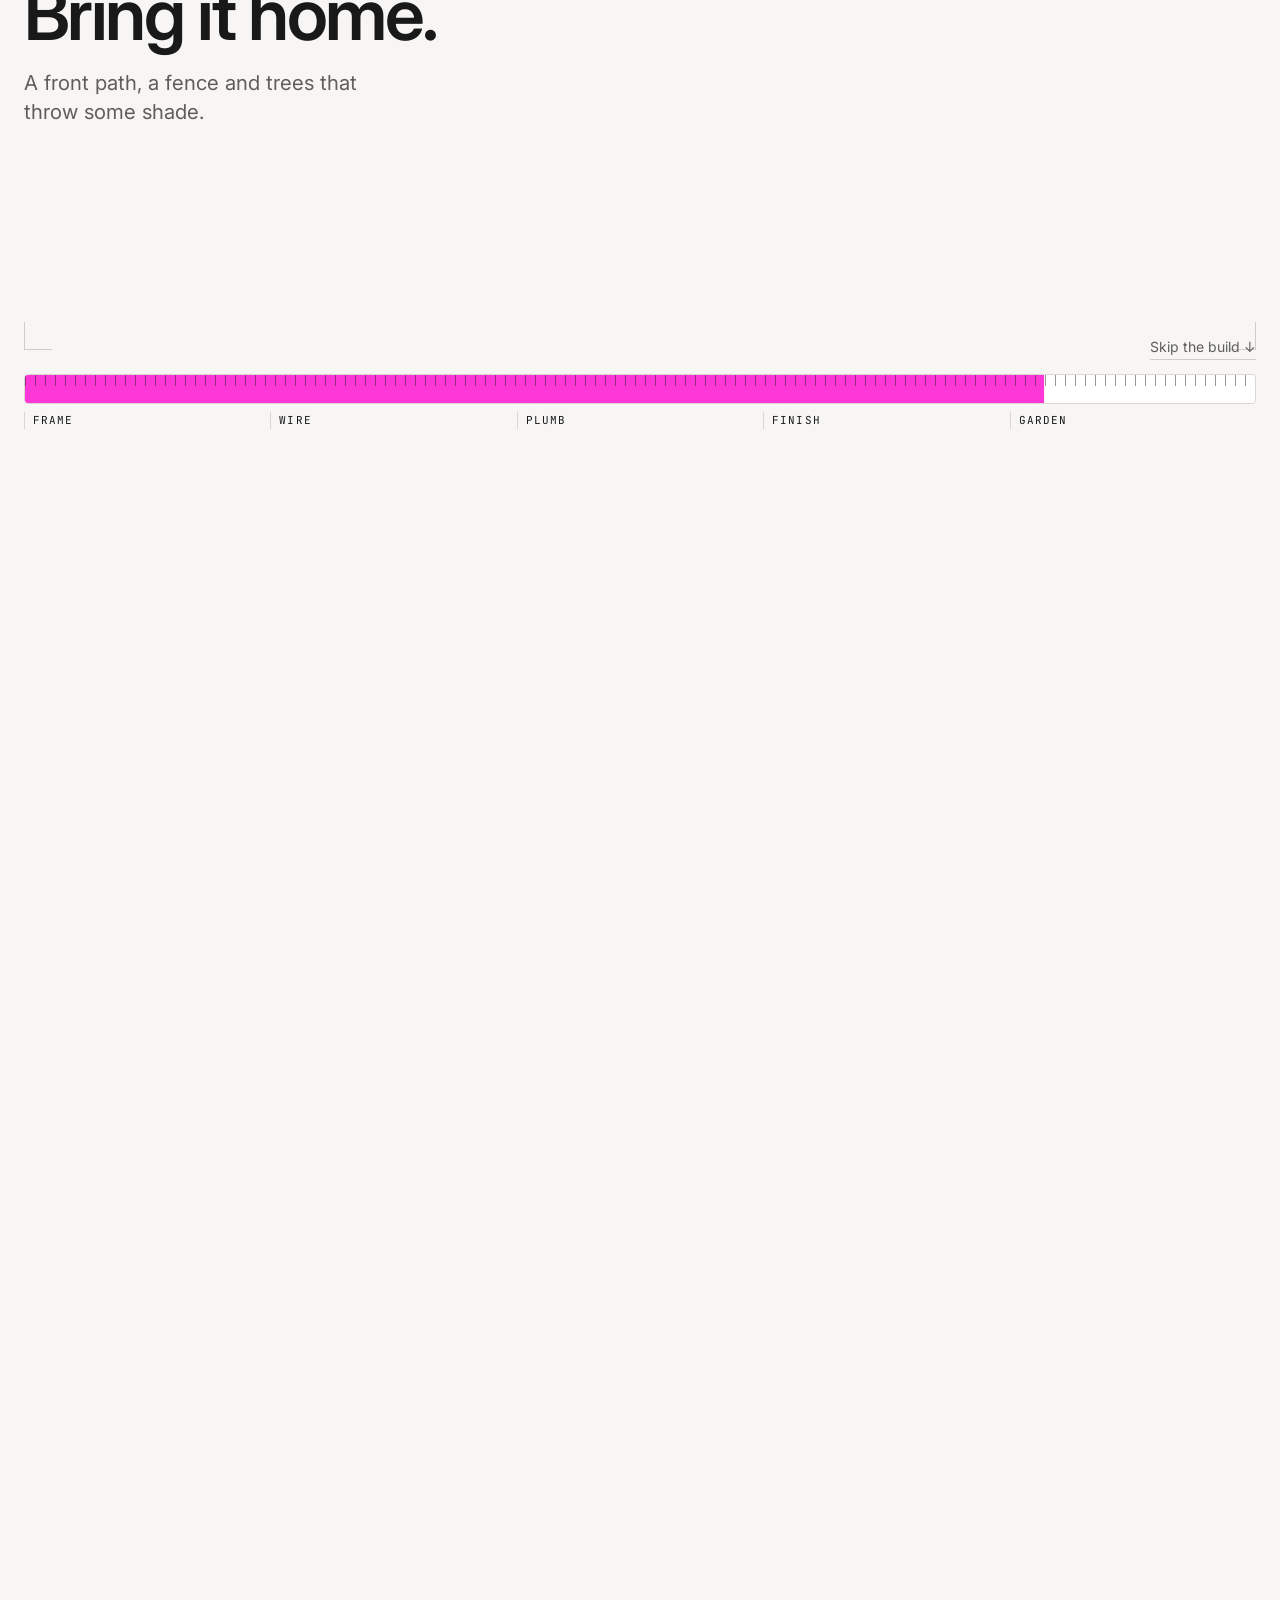
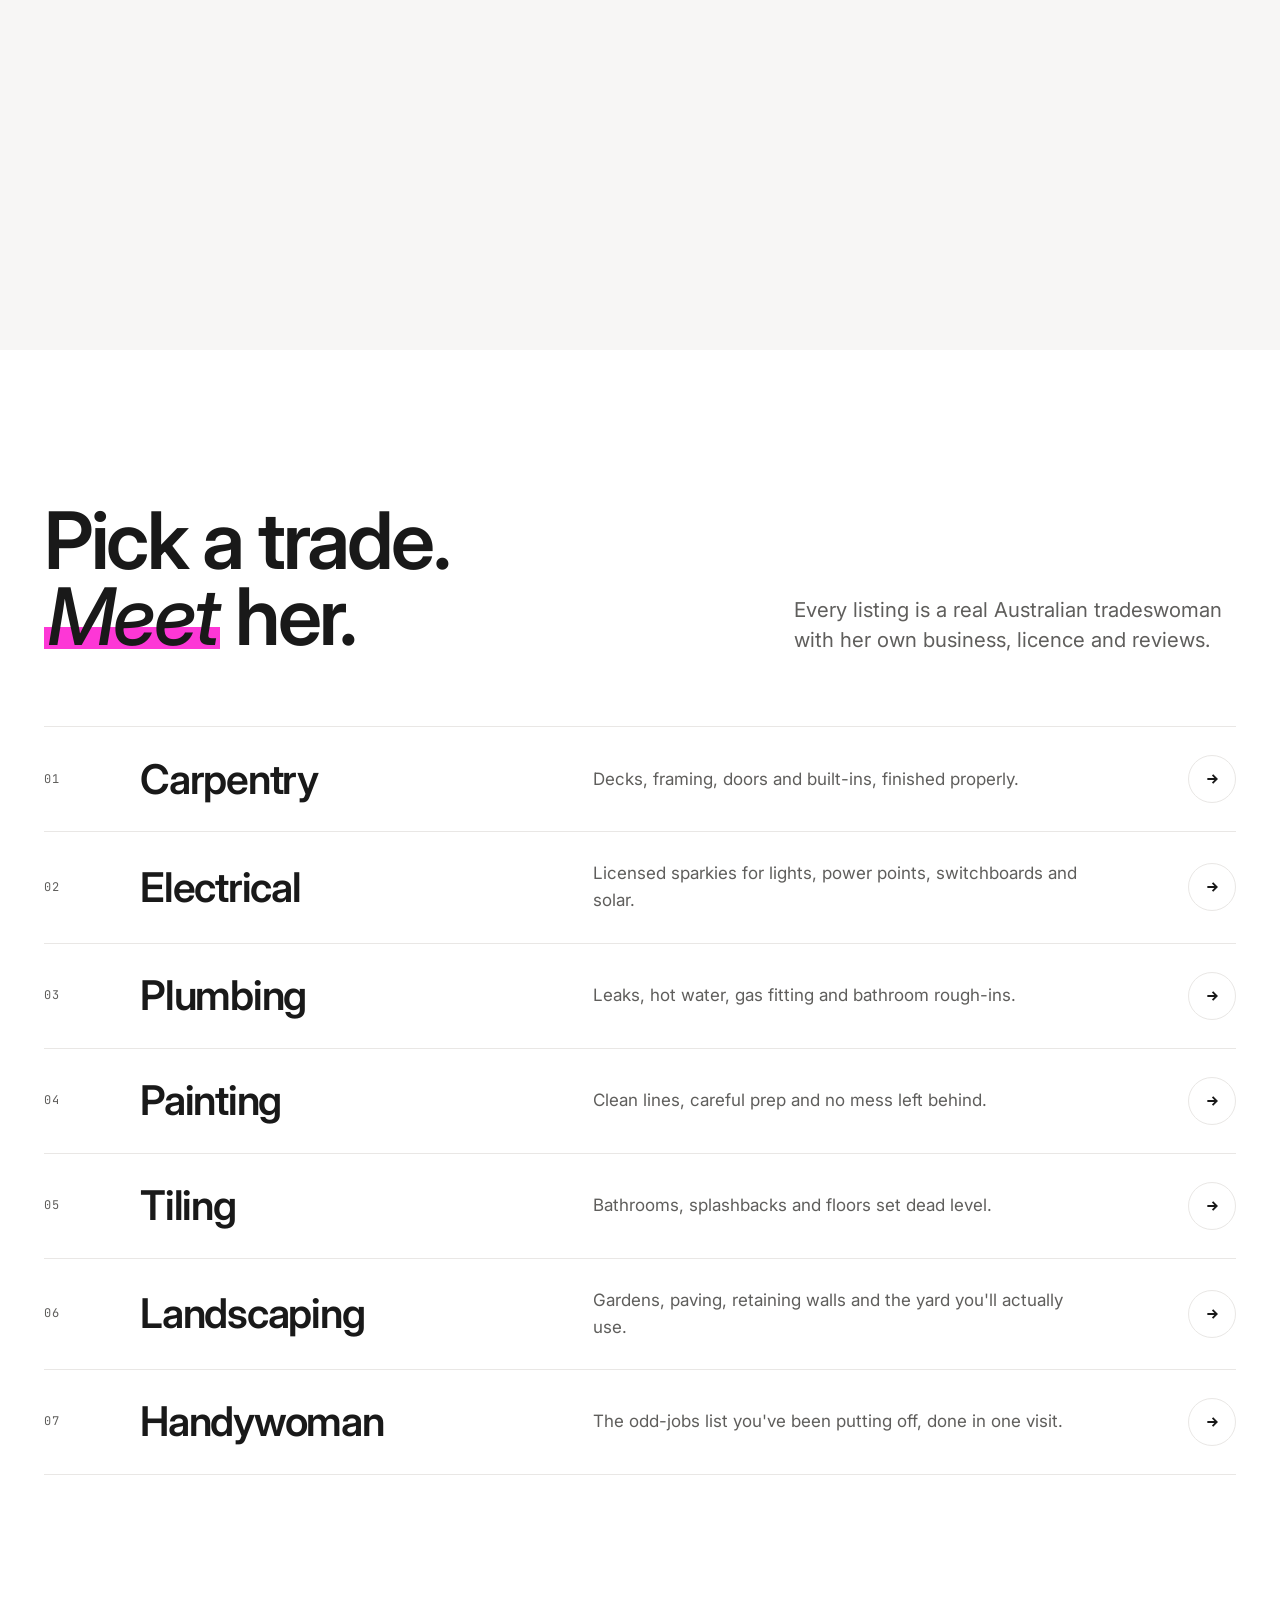
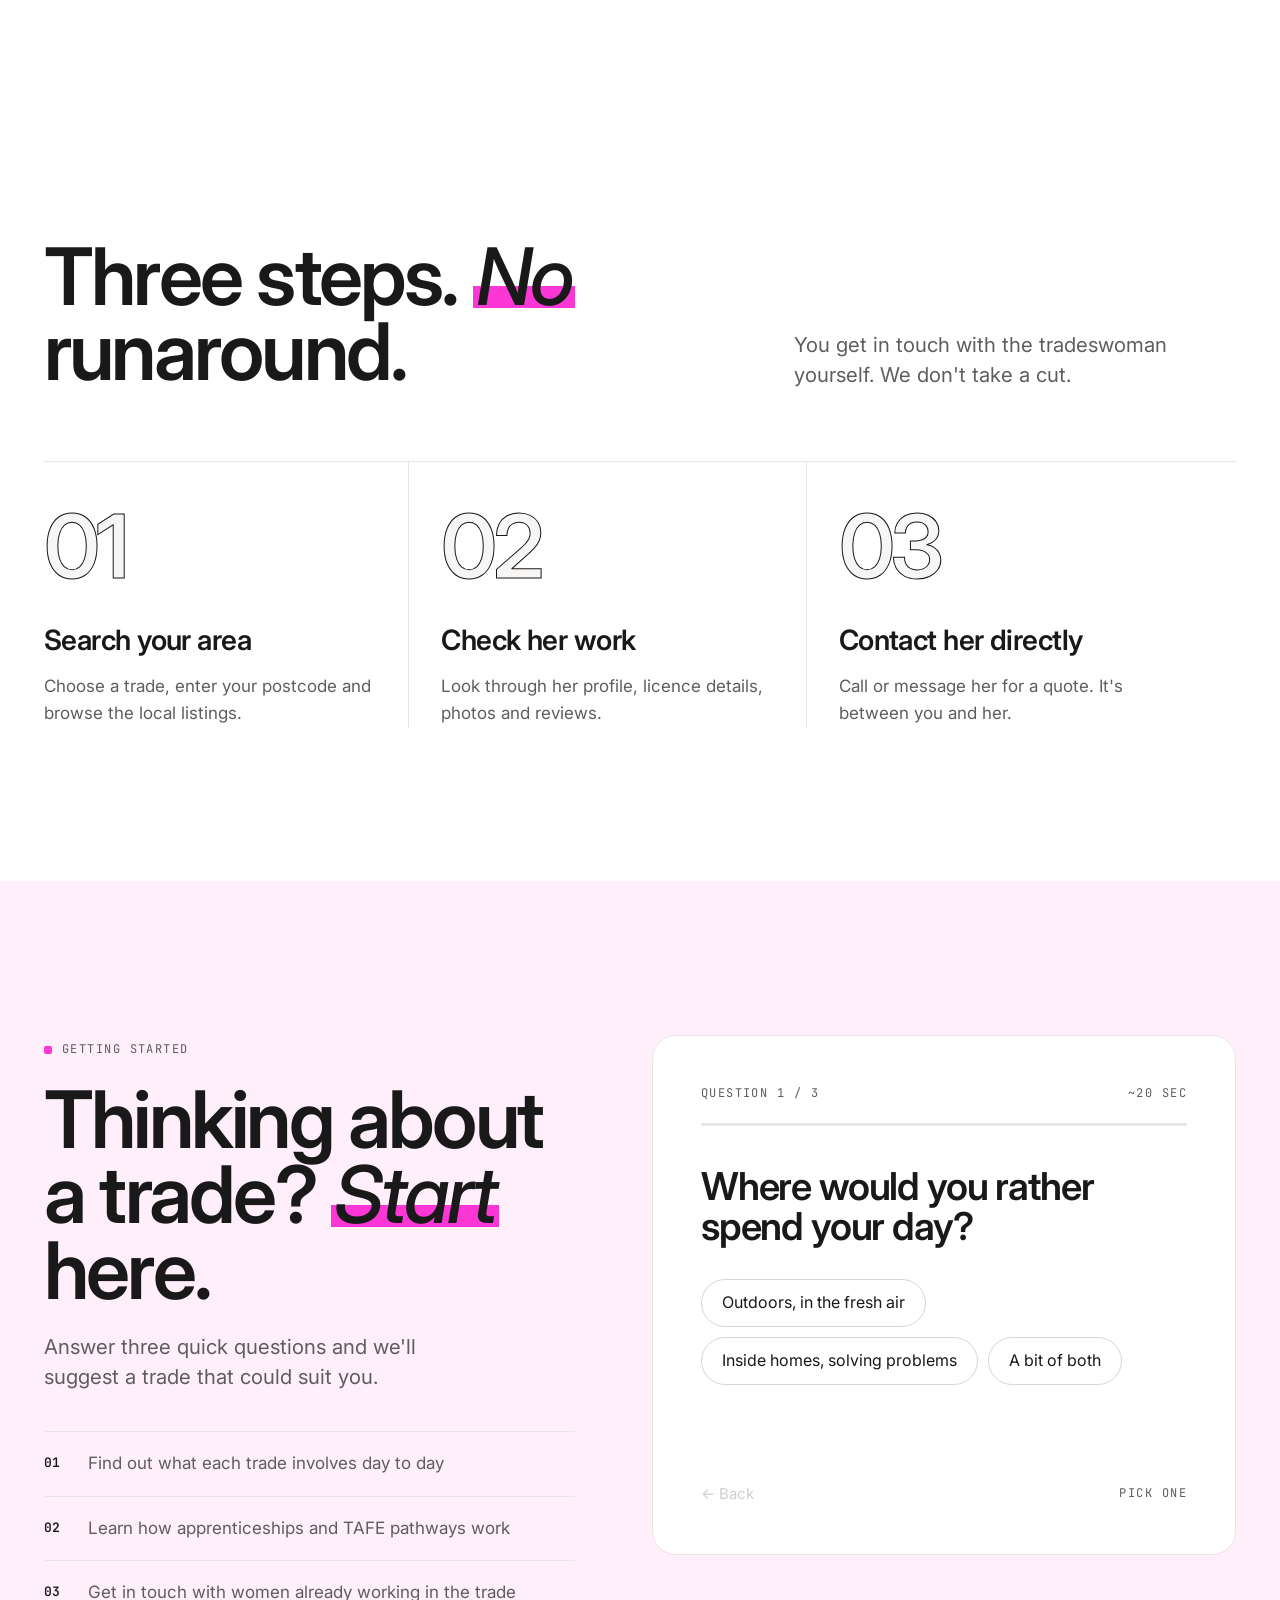
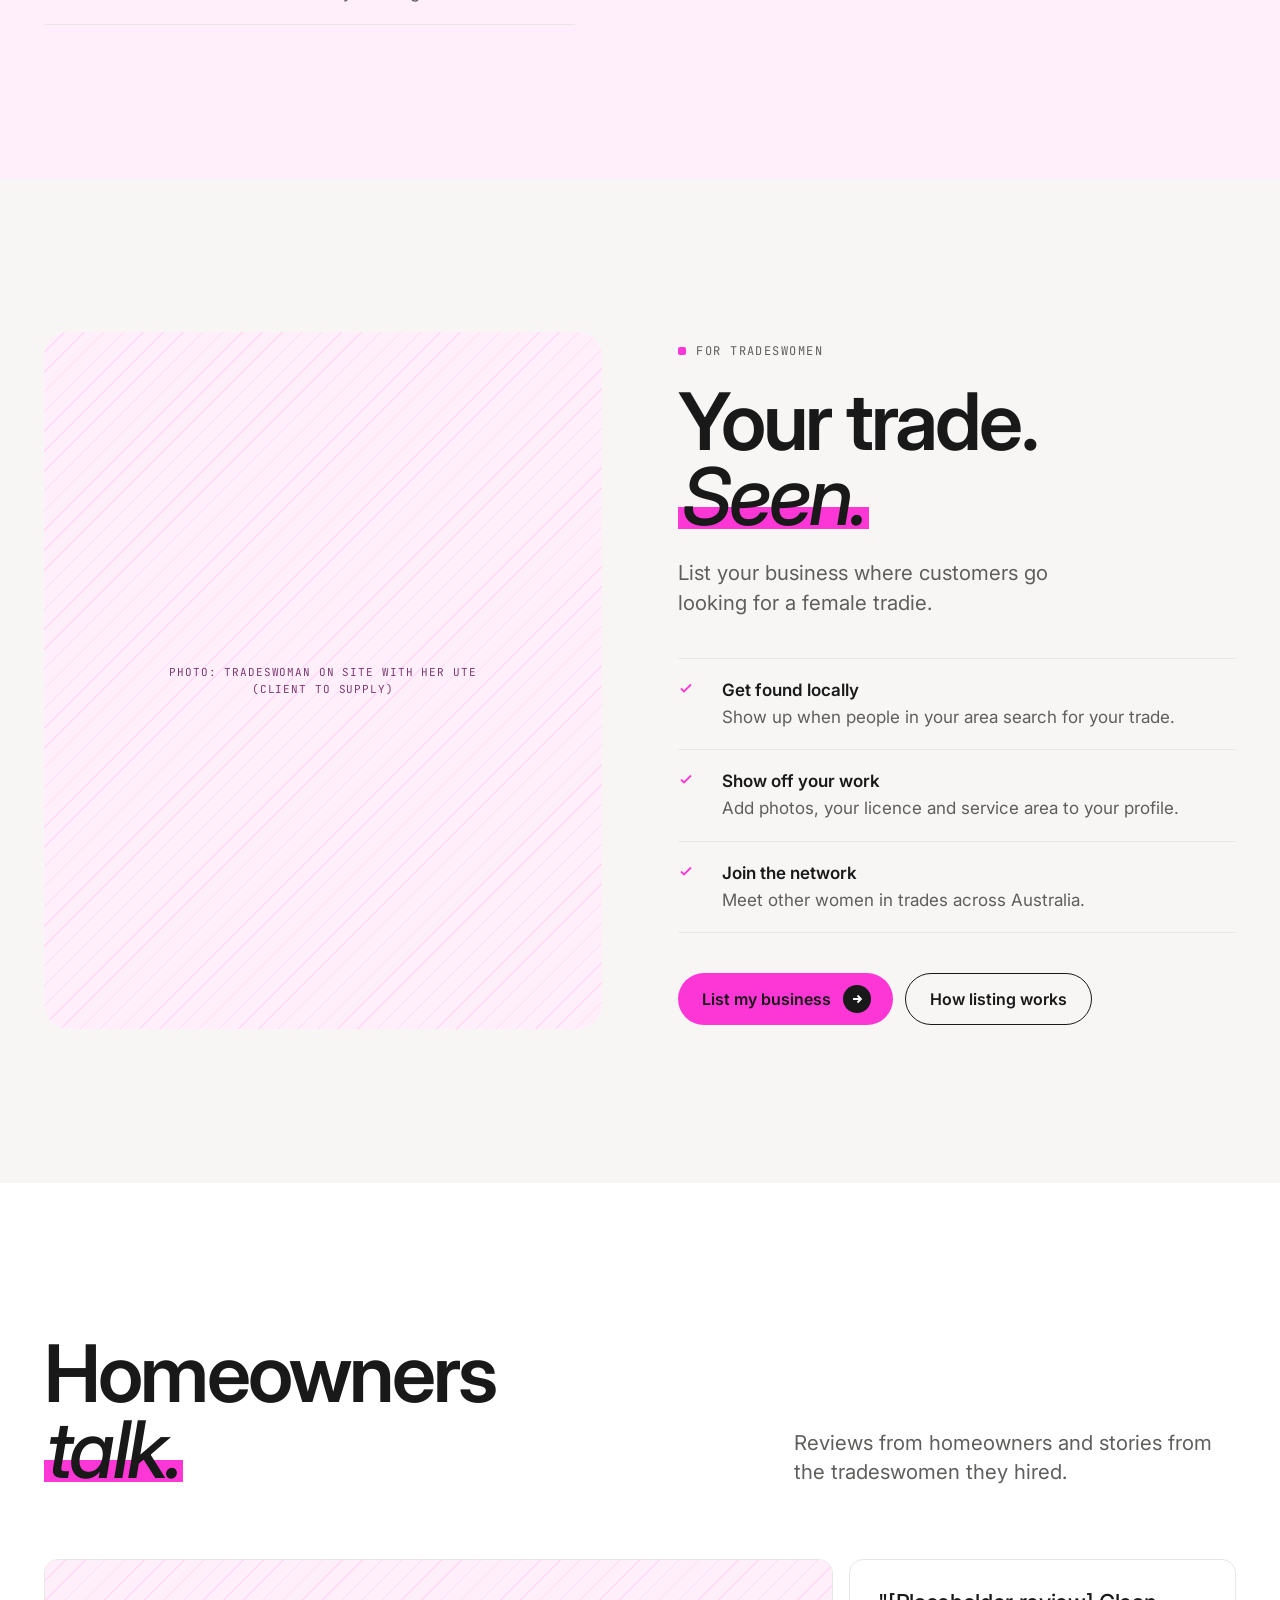
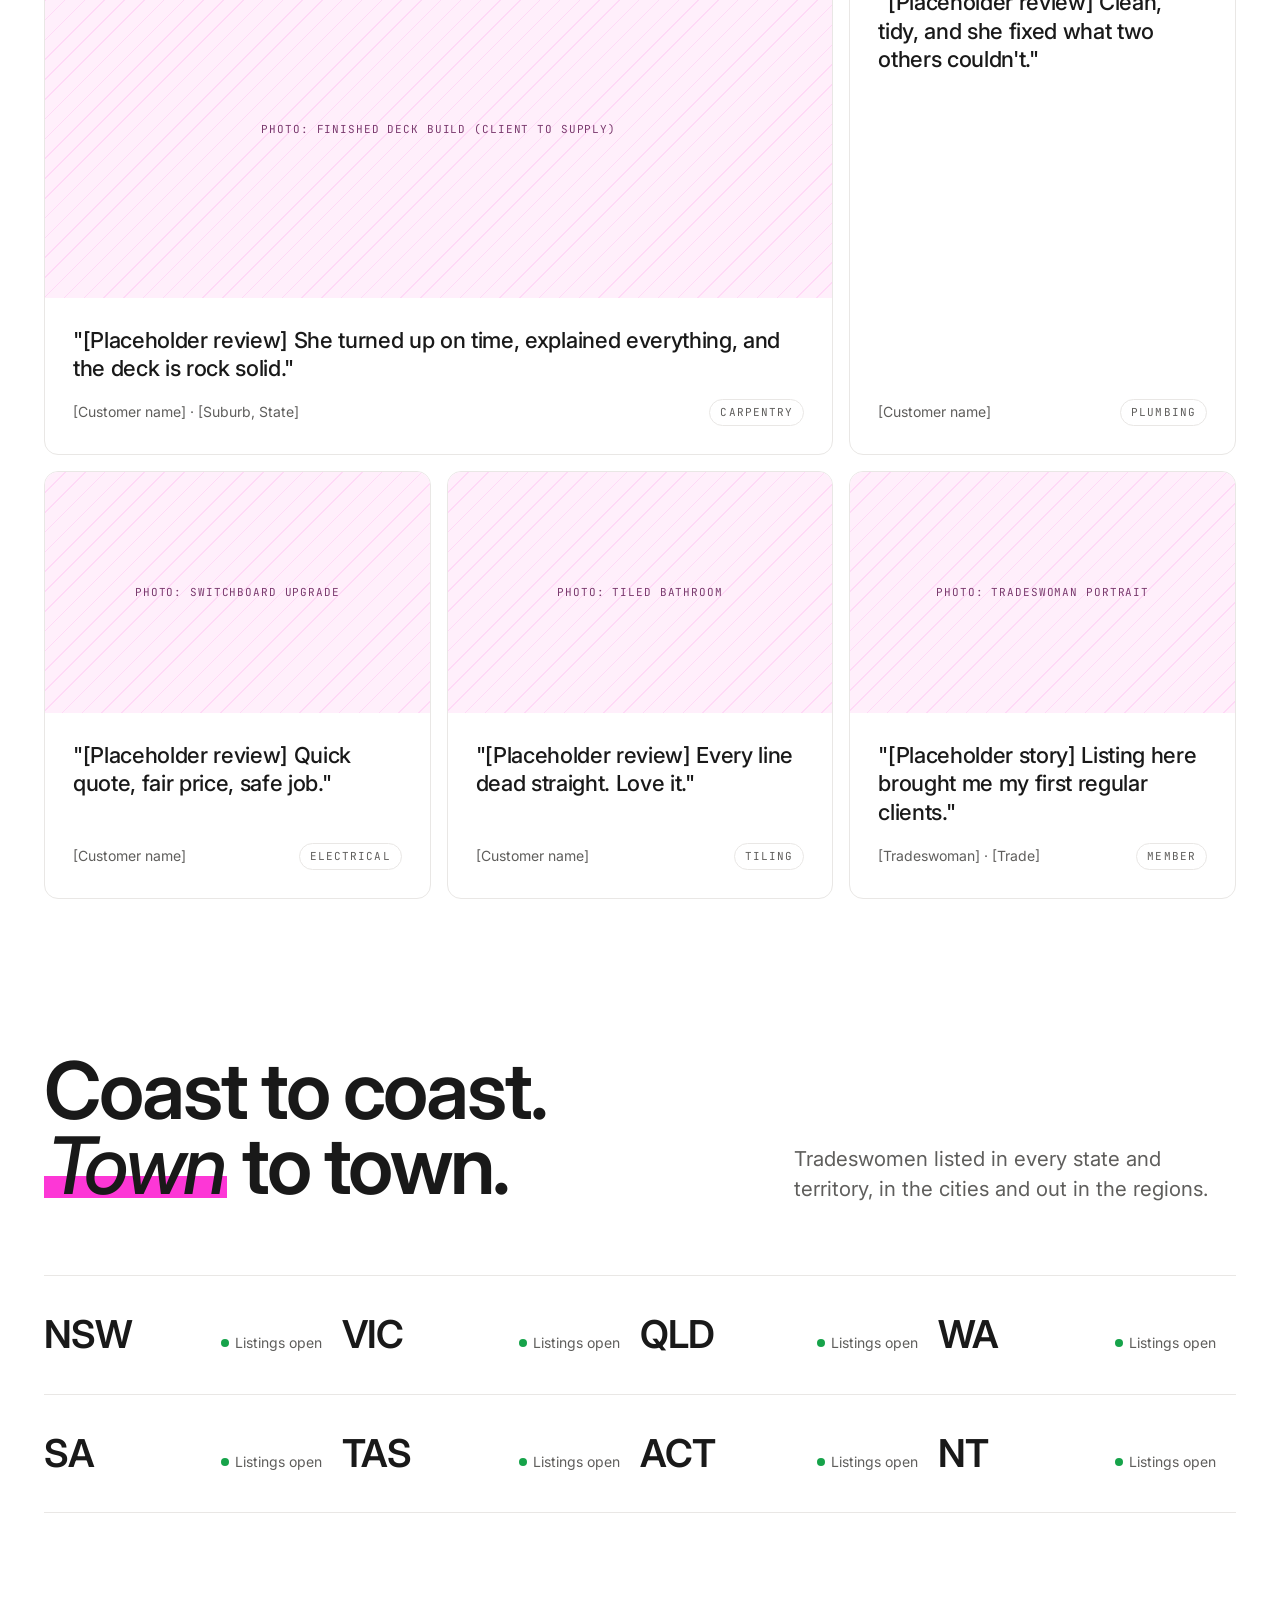
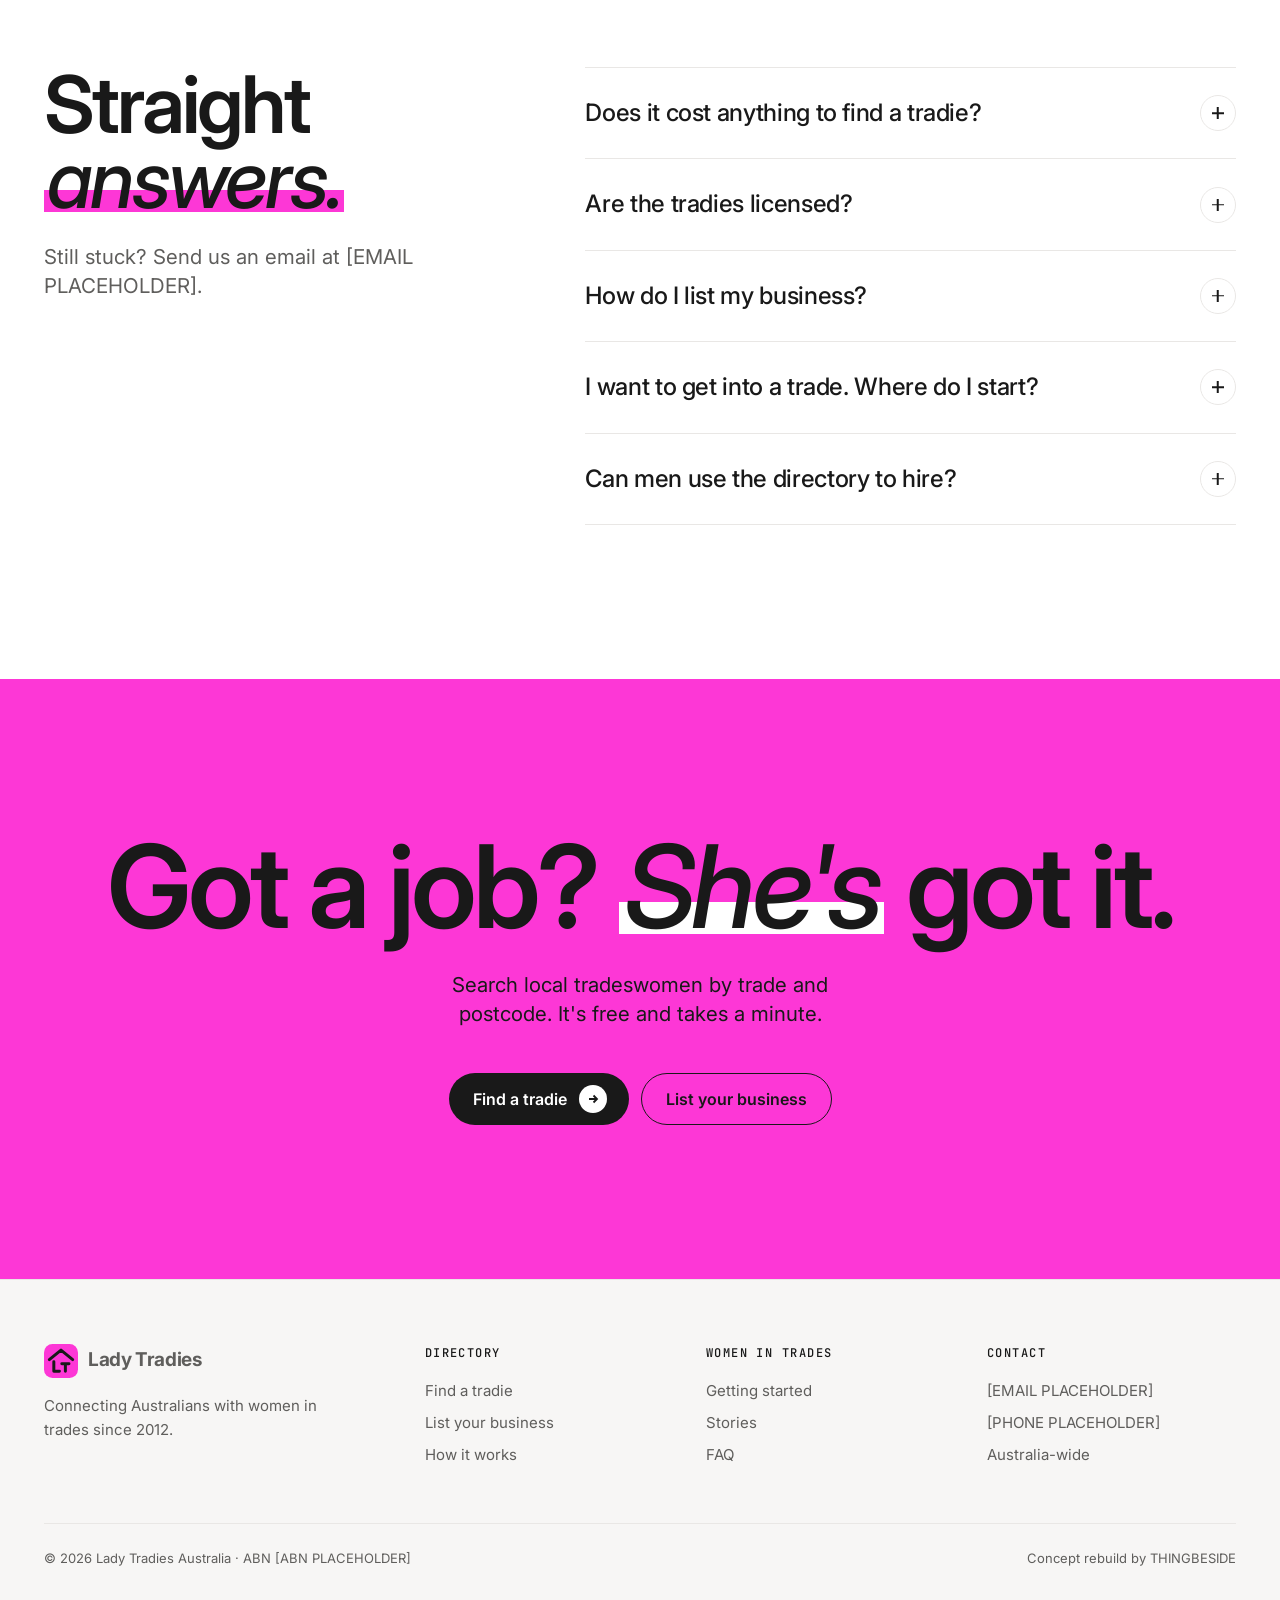
==== commit c57fdde7: "Add Lady Tradies logomark and use it on the demo site Roof-over-LT monogram in brand pink/ink: logom" ====
--- a/lady-tradies/index.html
+++ b/lady-tradies/index.html
@@ -5,6 +5,7 @@
 <meta name="viewport" content="width=device-width, initial-scale=1">
 <title>Lady Tradies Australia — Find a Female Tradie Near You</title>
 <meta name="theme-color" content="#FFFFFF">
+<link rel="icon" href="logo/favicon.svg" type="image/svg+xml">
 <meta name="description" content="Australia's directory of qualified female carpenters, electricians, plumbers, painters and more. Find a tradeswoman near you, or list your trade business.">
 <link rel="preconnect" href="https://fonts.googleapis.com">
 <link rel="preconnect" href="https://fonts.gstatic.com" crossorigin>
@@ -15,6 +16,7 @@
   "@context": "https://schema.org",
   "@type": "Organization",
   "name": "Lady Tradies Australia",
+  "logo": "https://www.ladytradiests.com.au/logo/logomark.svg",
   "url": "https://www.ladytradiests.com.au/",
   "foundingDate": "2012",
   "areaServed": "AU",
@@ -89,7 +91,7 @@
 
 .hdr .wrap{display:flex;align-items:center;justify-content:space-between;height:72px;gap:24px}
 .logo{display:flex;align-items:center;gap:10px;font-family:var(--f-display);font-weight:700;font-size:19px;letter-spacing:-.02em}
-.logo-mark{width:30px;height:30px;border-radius:8px;background:var(--accent);display:grid;place-items:center;color:var(--ink)}
+.logo-mark{width:34px;height:34px;flex:none}
 .nav{display:flex;gap:28px;font-size:15px}
 .nav a{position:relative;opacity:.8;transition:opacity .3s}
 .nav a:hover{opacity:1}
@@ -361,7 +363,7 @@
 <header class="hdr" id="hdr">
   <div class="wrap">
     <a href="#top" class="logo" aria-label="Lady Tradies Australia — home">
-      <span class="logo-mark" aria-hidden="true"><svg width="16" height="16" viewBox="0 0 16 16" fill="none" stroke="currentColor" stroke-width="1.8"><path d="M2 8.5 8 3l6 5.5M4 7.5V13h8V7.5"/></svg></span>
+      <svg class="logo-mark" viewBox="0 0 64 64" aria-hidden="true"><rect width="64" height="64" rx="16" fill="#FD37D6"/><path d="M10 29.5 32 11.5l22 18M18.5 33.5v18h10.5M33.5 37h13.5M40.25 37v14.5" fill="none" stroke="#191919" stroke-width="5.6" stroke-linecap="round" stroke-linejoin="round"/></svg>
       Lady Tradies
     </a>
     <nav class="nav" aria-label="Main">
@@ -623,7 +625,7 @@
 <footer class="ftr dark tint">
   <div class="wrap">
     <div>
-      <a href="#top" class="logo"><span class="logo-mark" aria-hidden="true"><svg width="16" height="16" viewBox="0 0 16 16" fill="none" stroke="currentColor" stroke-width="1.8"><path d="M2 8.5 8 3l6 5.5M4 7.5V13h8V7.5"/></svg></span>Lady Tradies</a>
+      <a href="#top" class="logo"><svg class="logo-mark" viewBox="0 0 64 64" aria-hidden="true"><rect width="64" height="64" rx="16" fill="#FD37D6"/><path d="M10 29.5 32 11.5l22 18M18.5 33.5v18h10.5M33.5 37h13.5M40.25 37v14.5" fill="none" stroke="#191919" stroke-width="5.6" stroke-linecap="round" stroke-linejoin="round"/></svg>Lady Tradies</a>
       <p style="margin-top:16px;max-width:34ch">Connecting Australians with women in trades since 2012.</p>
     </div>
     <div><h4>Directory</h4><ul><li><a href="#trades">Find a tradie</a></li><li><a href="#join">List your business</a></li><li><a href="#how">How it works</a></li></ul></div>
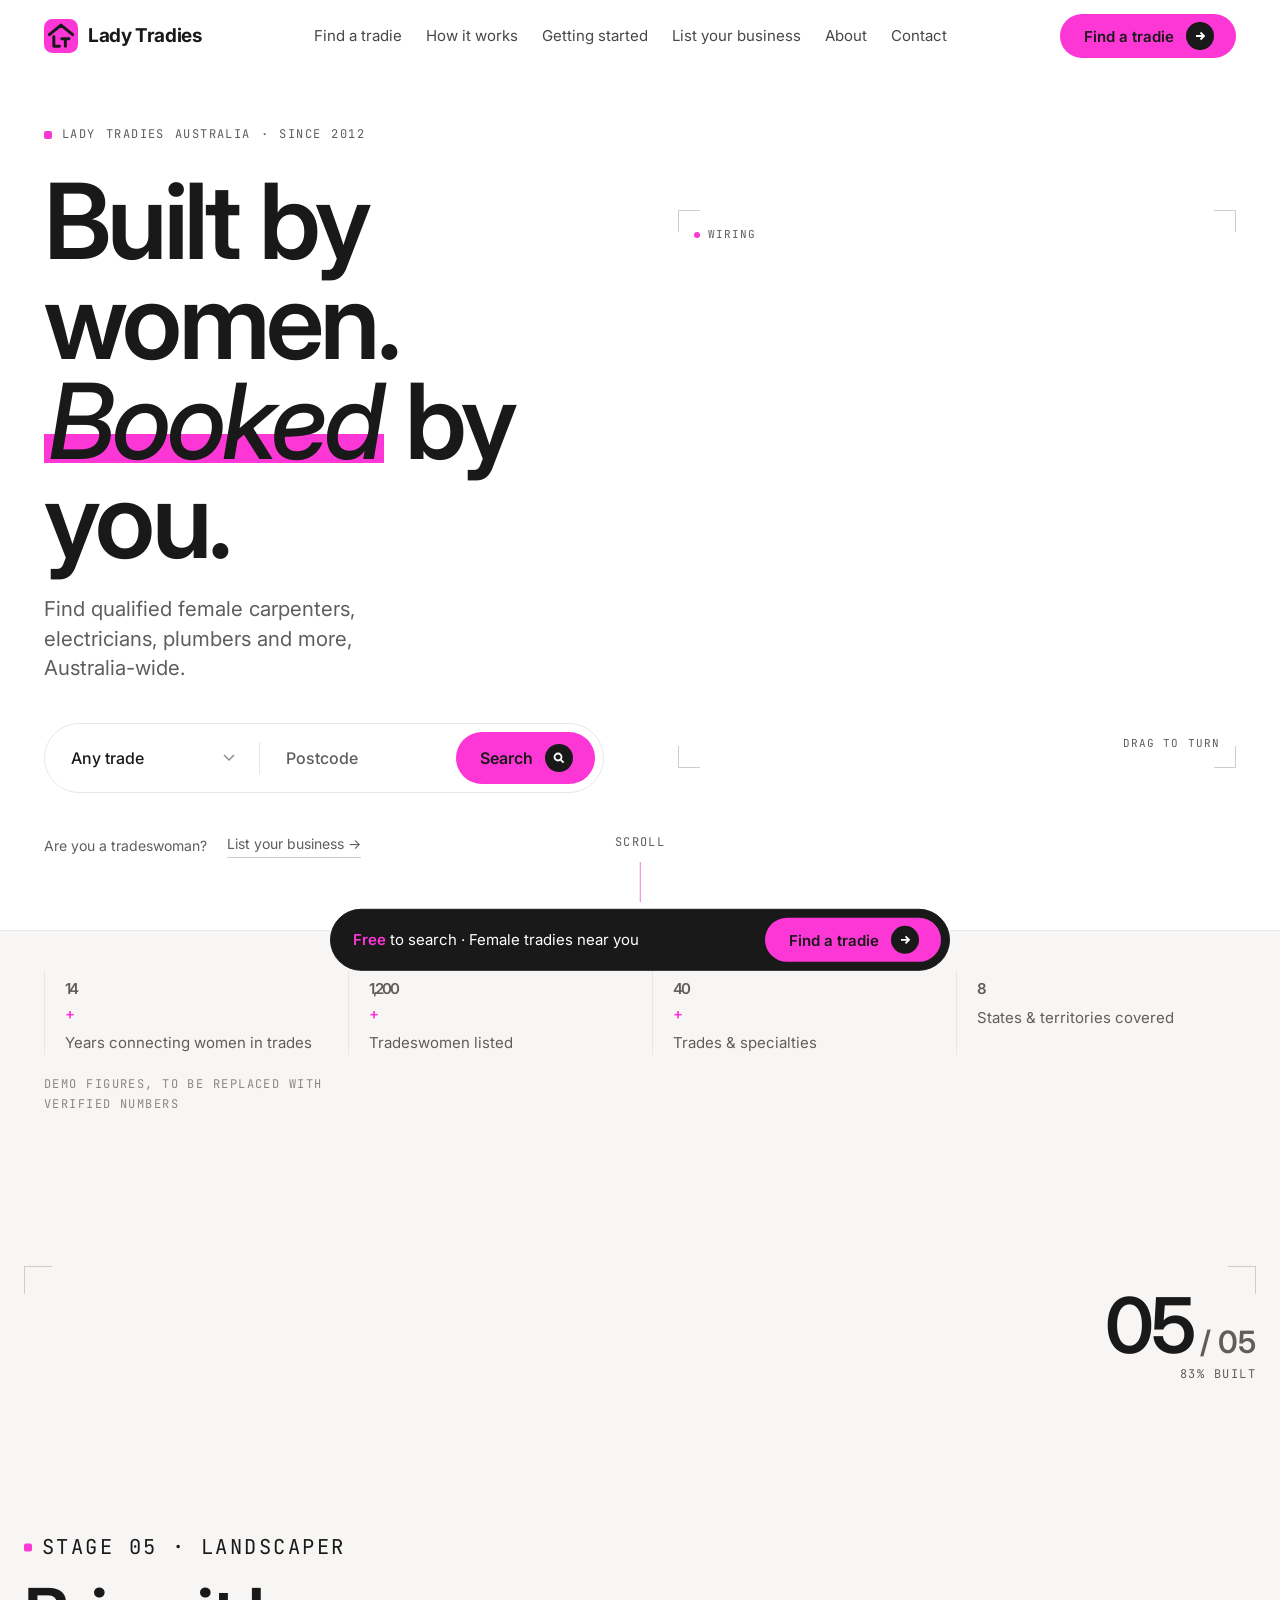
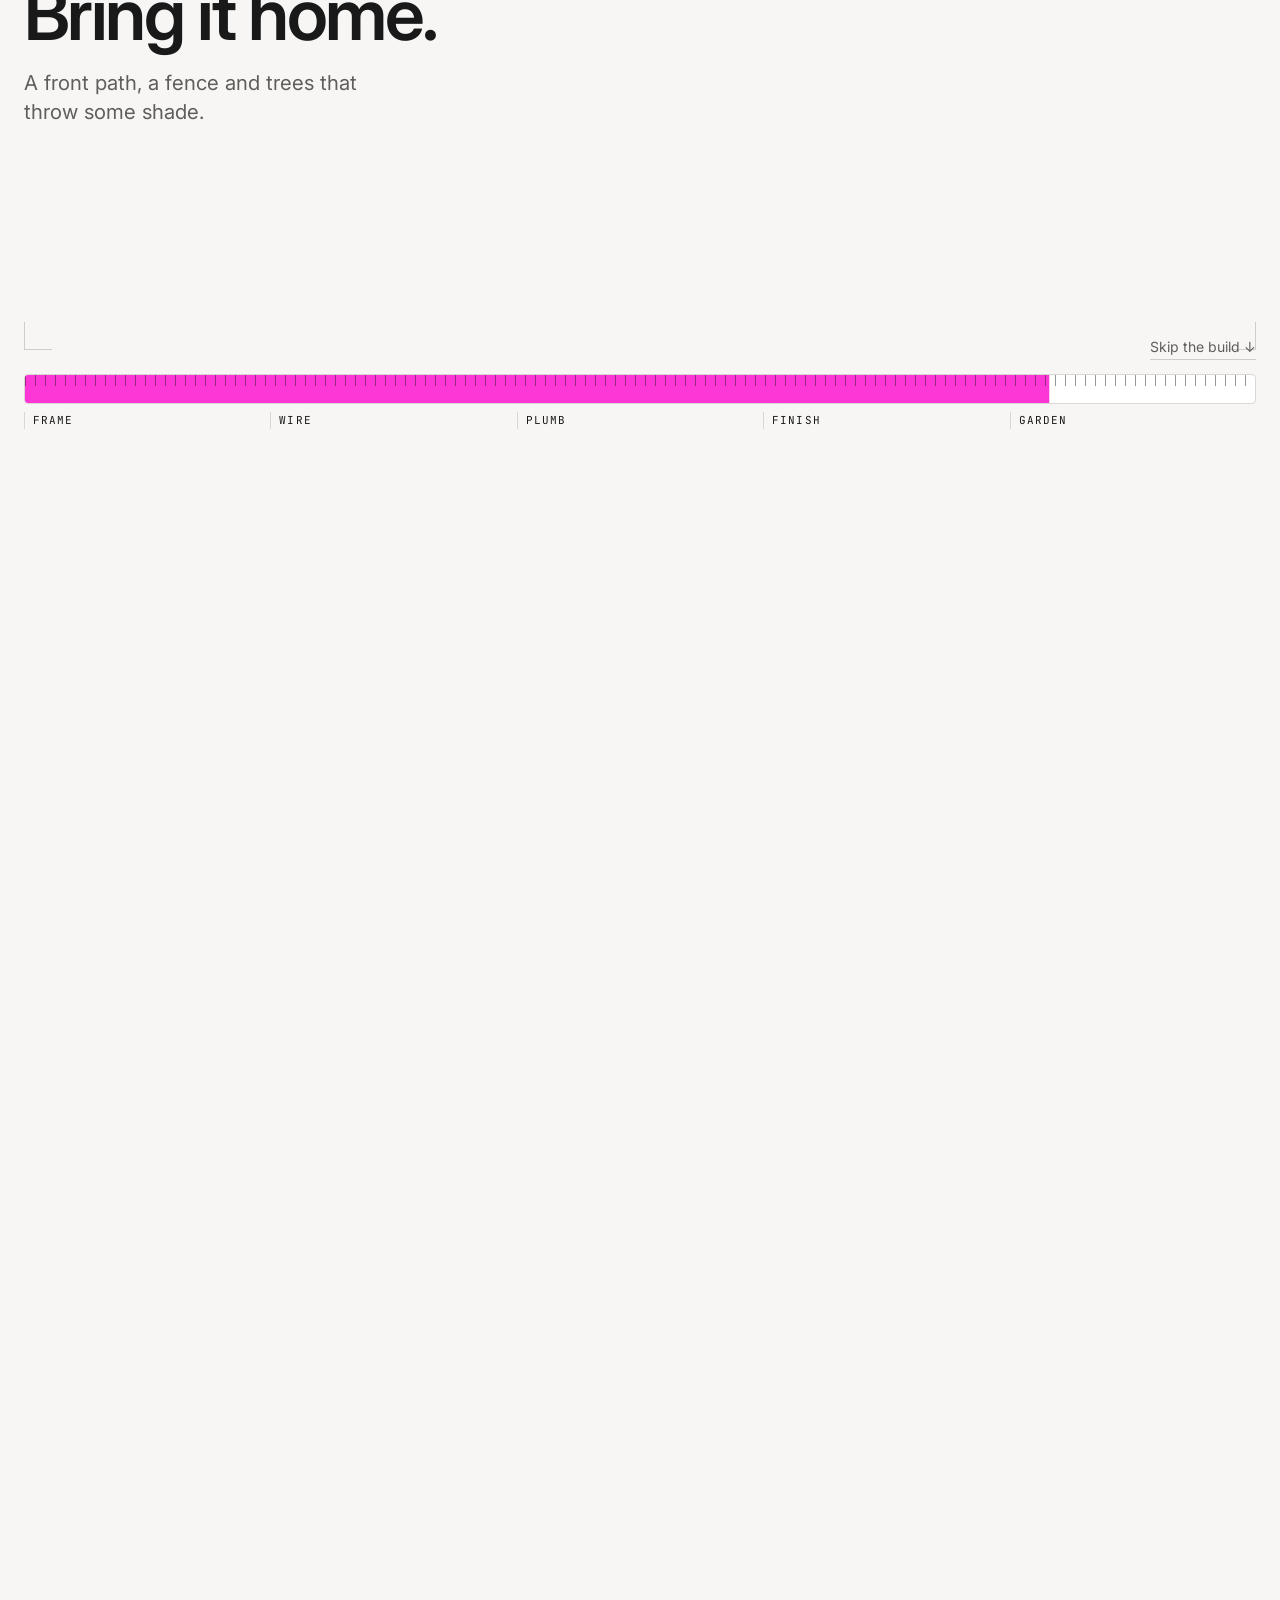
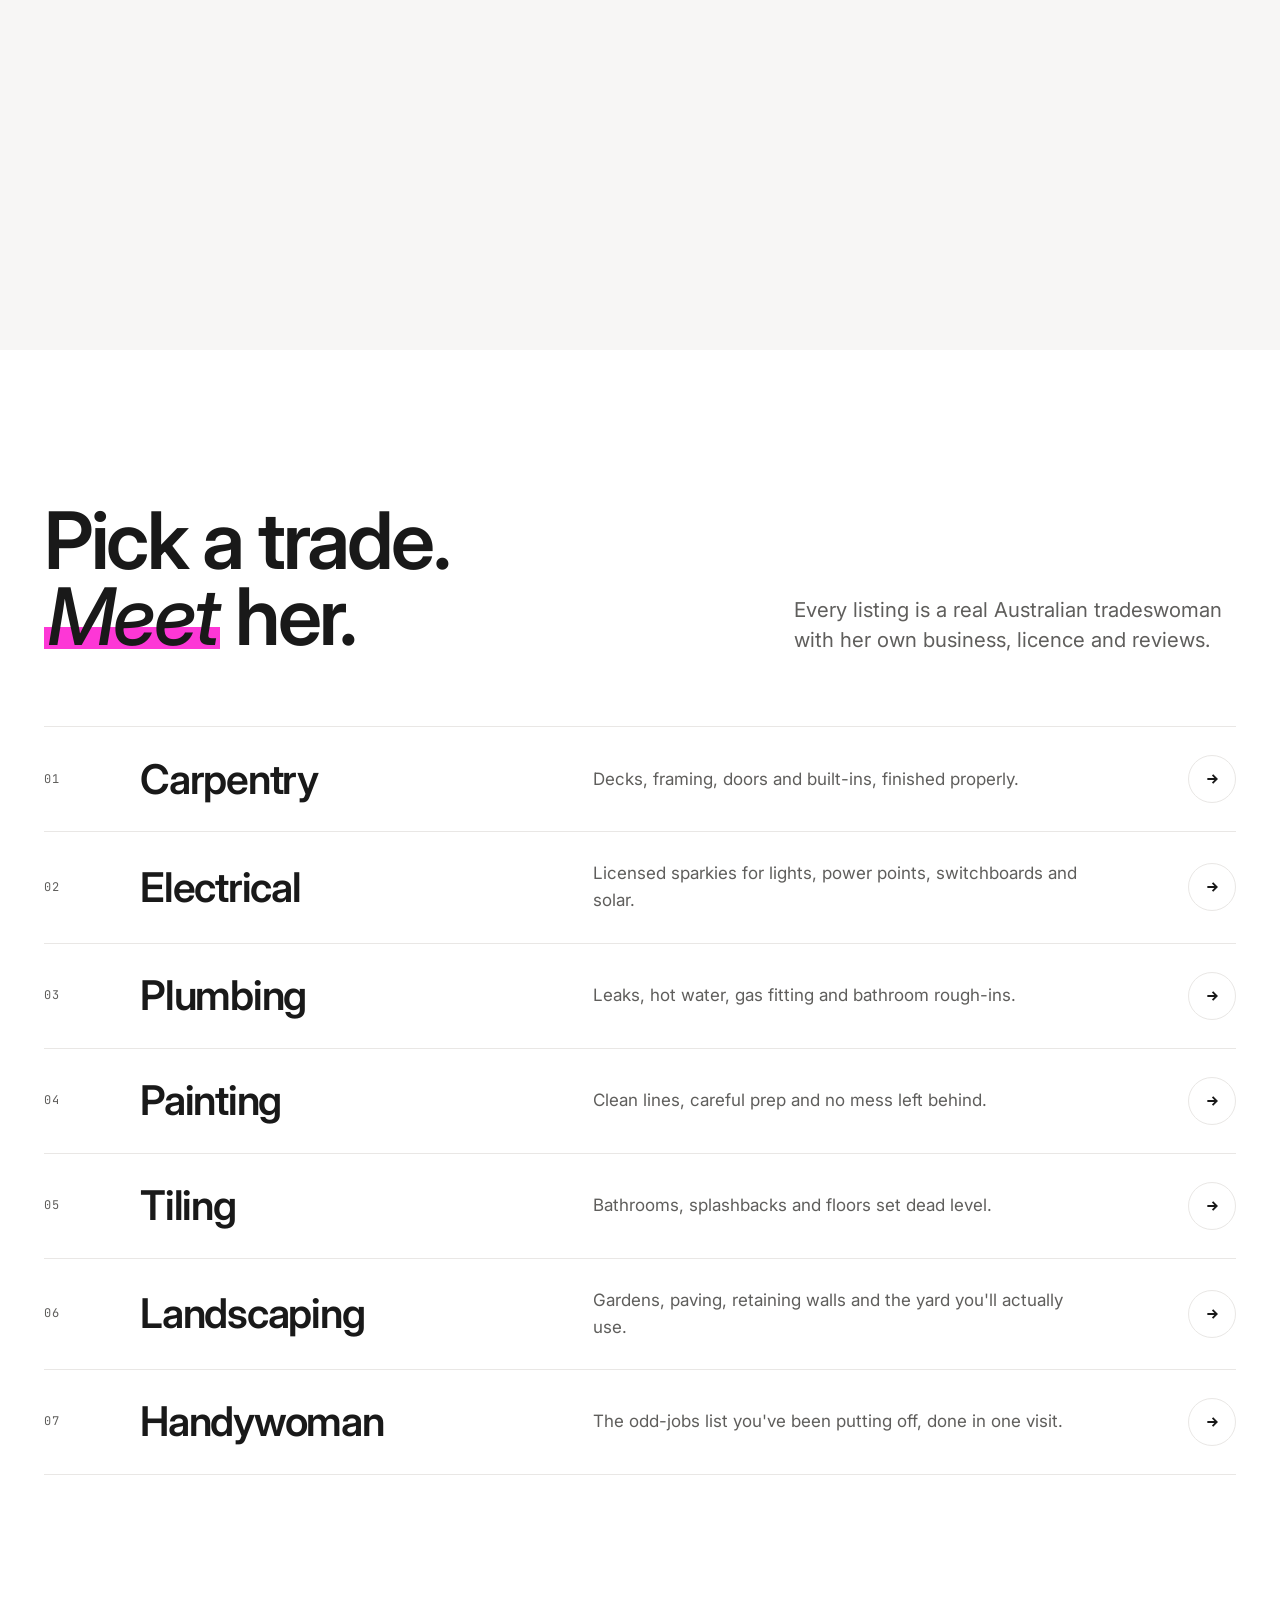
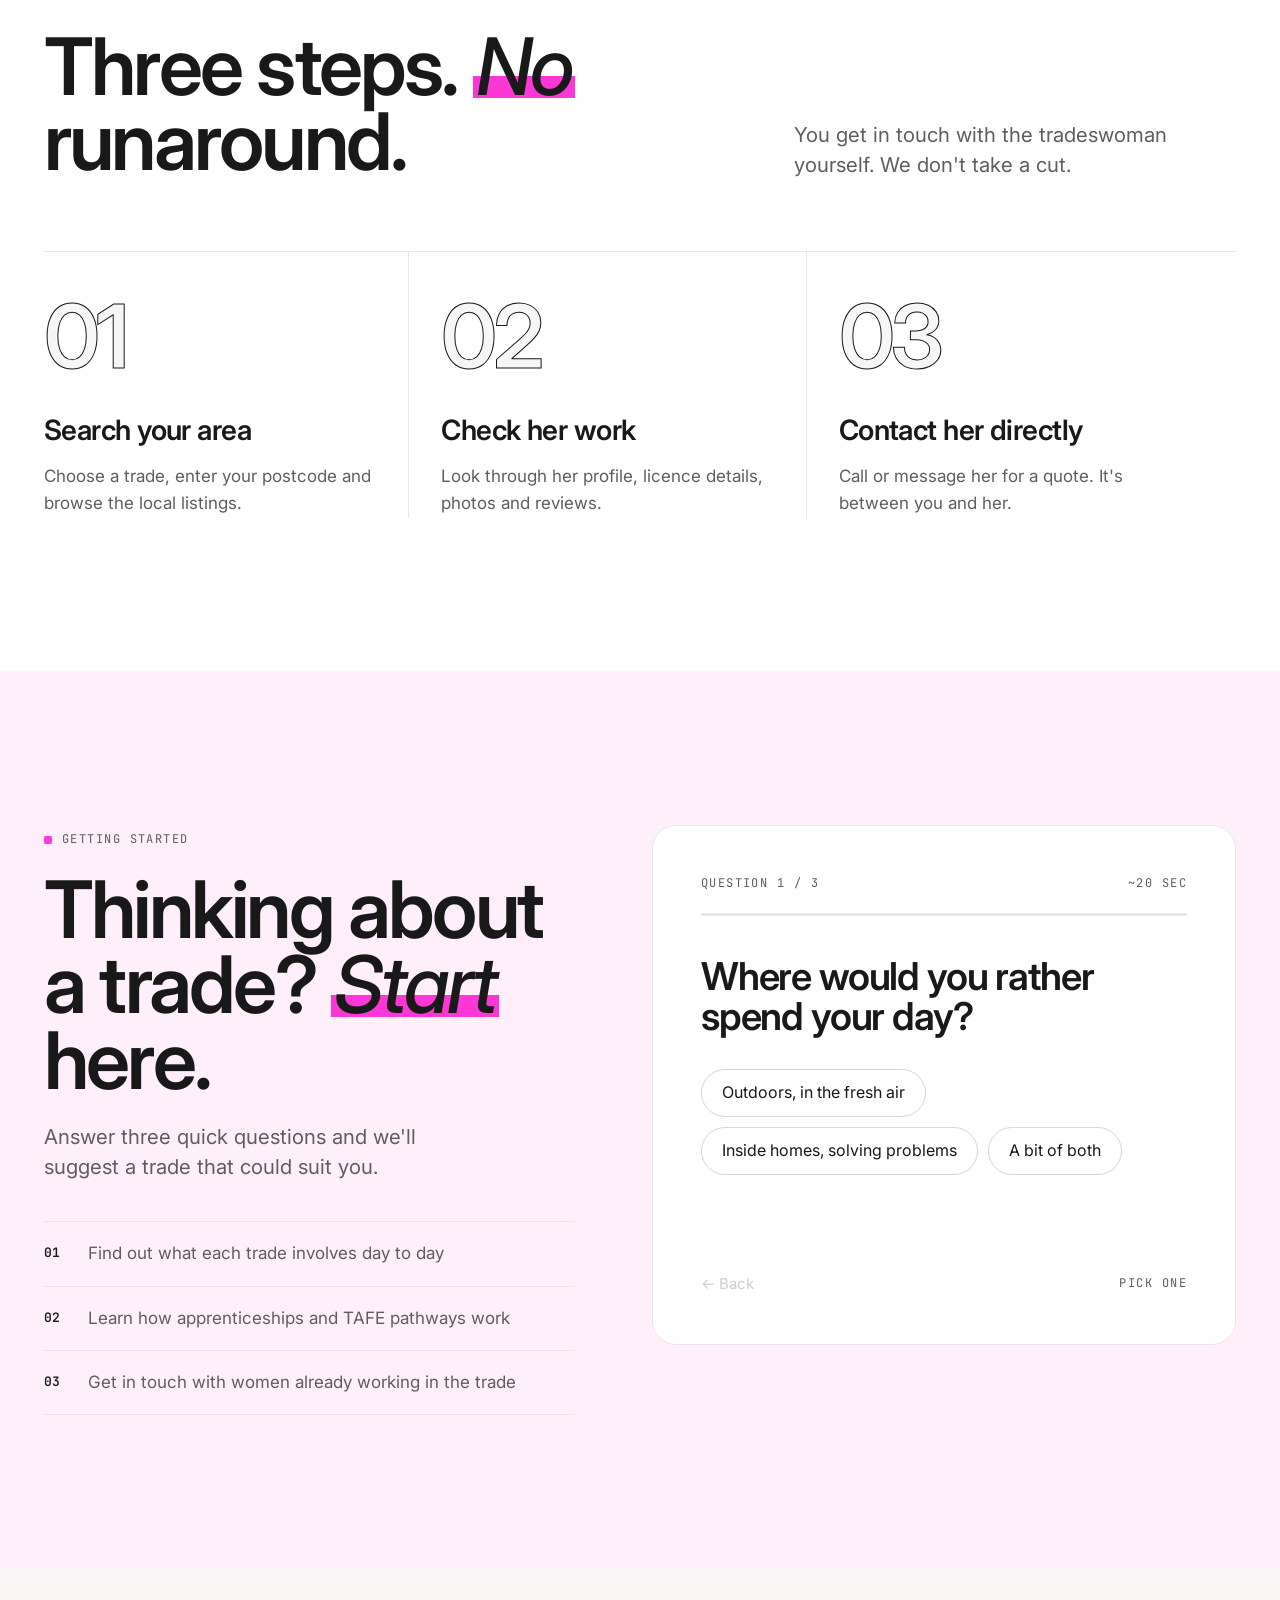
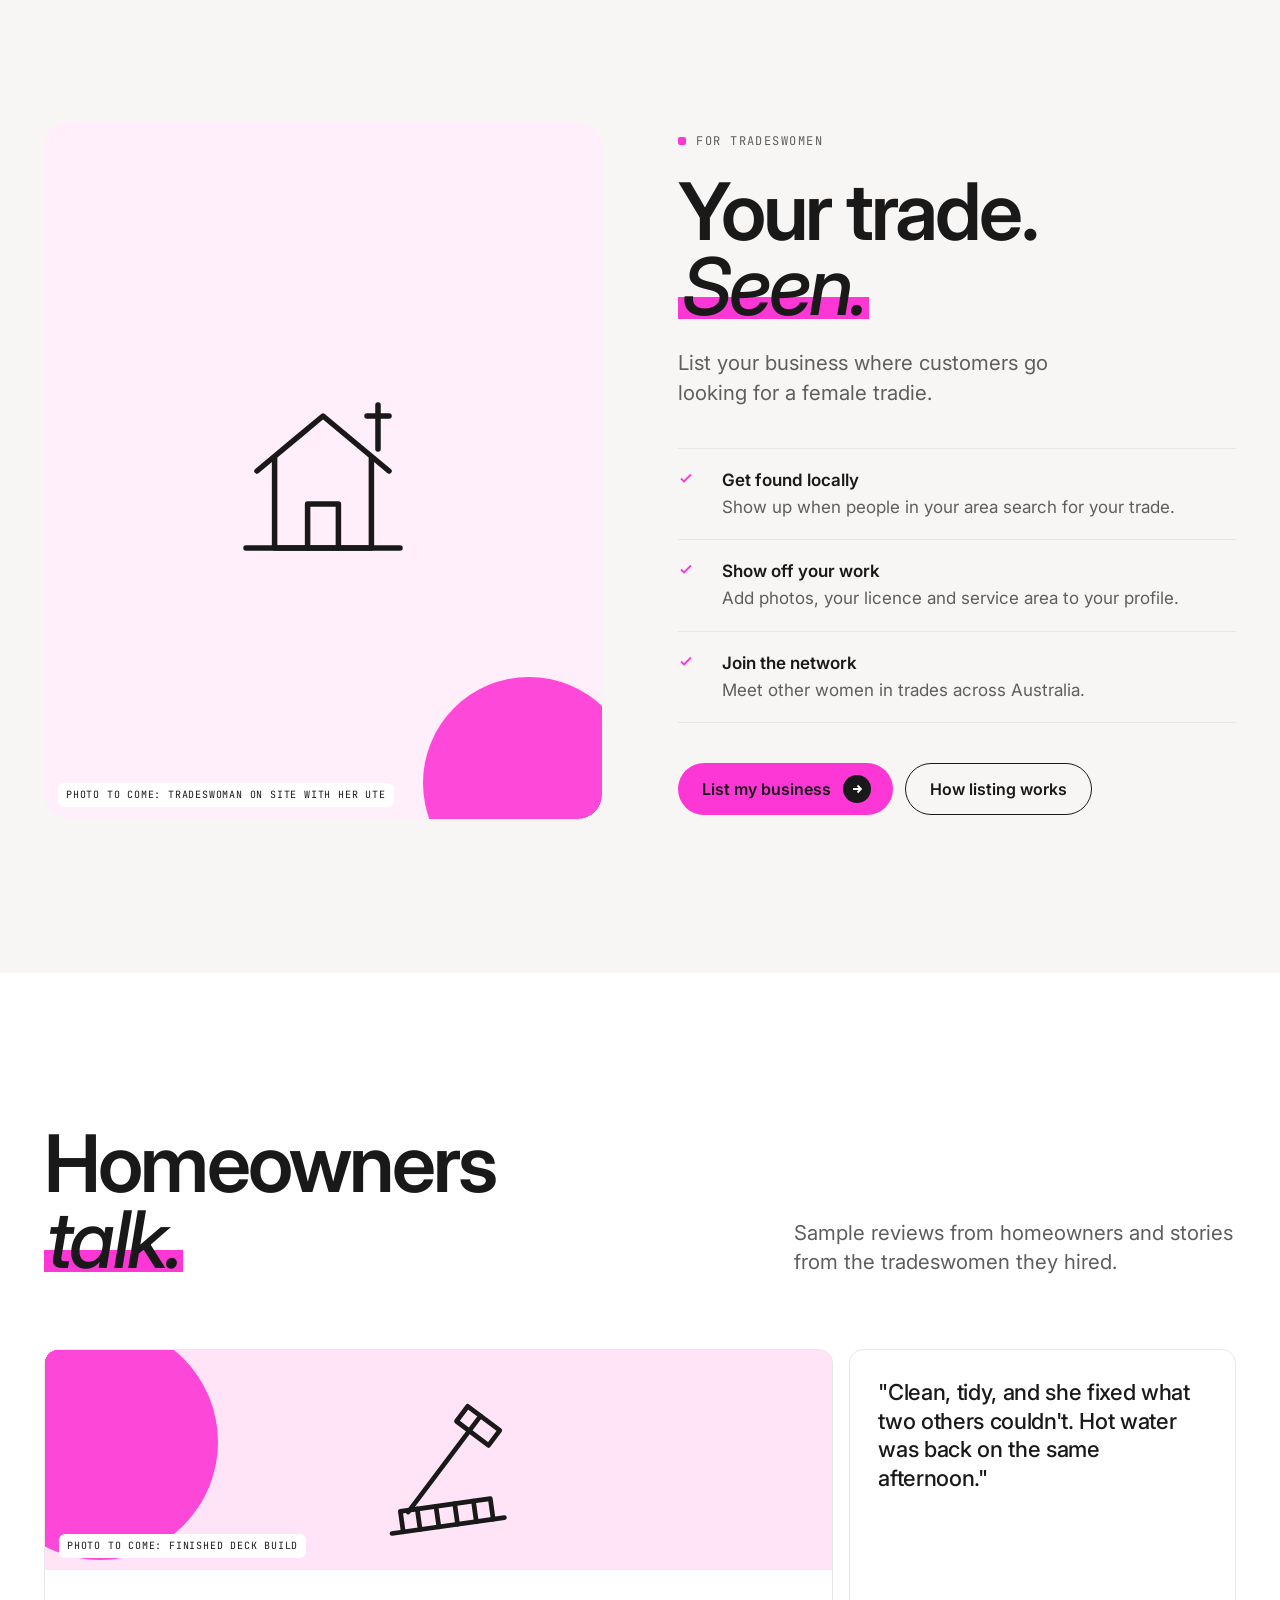
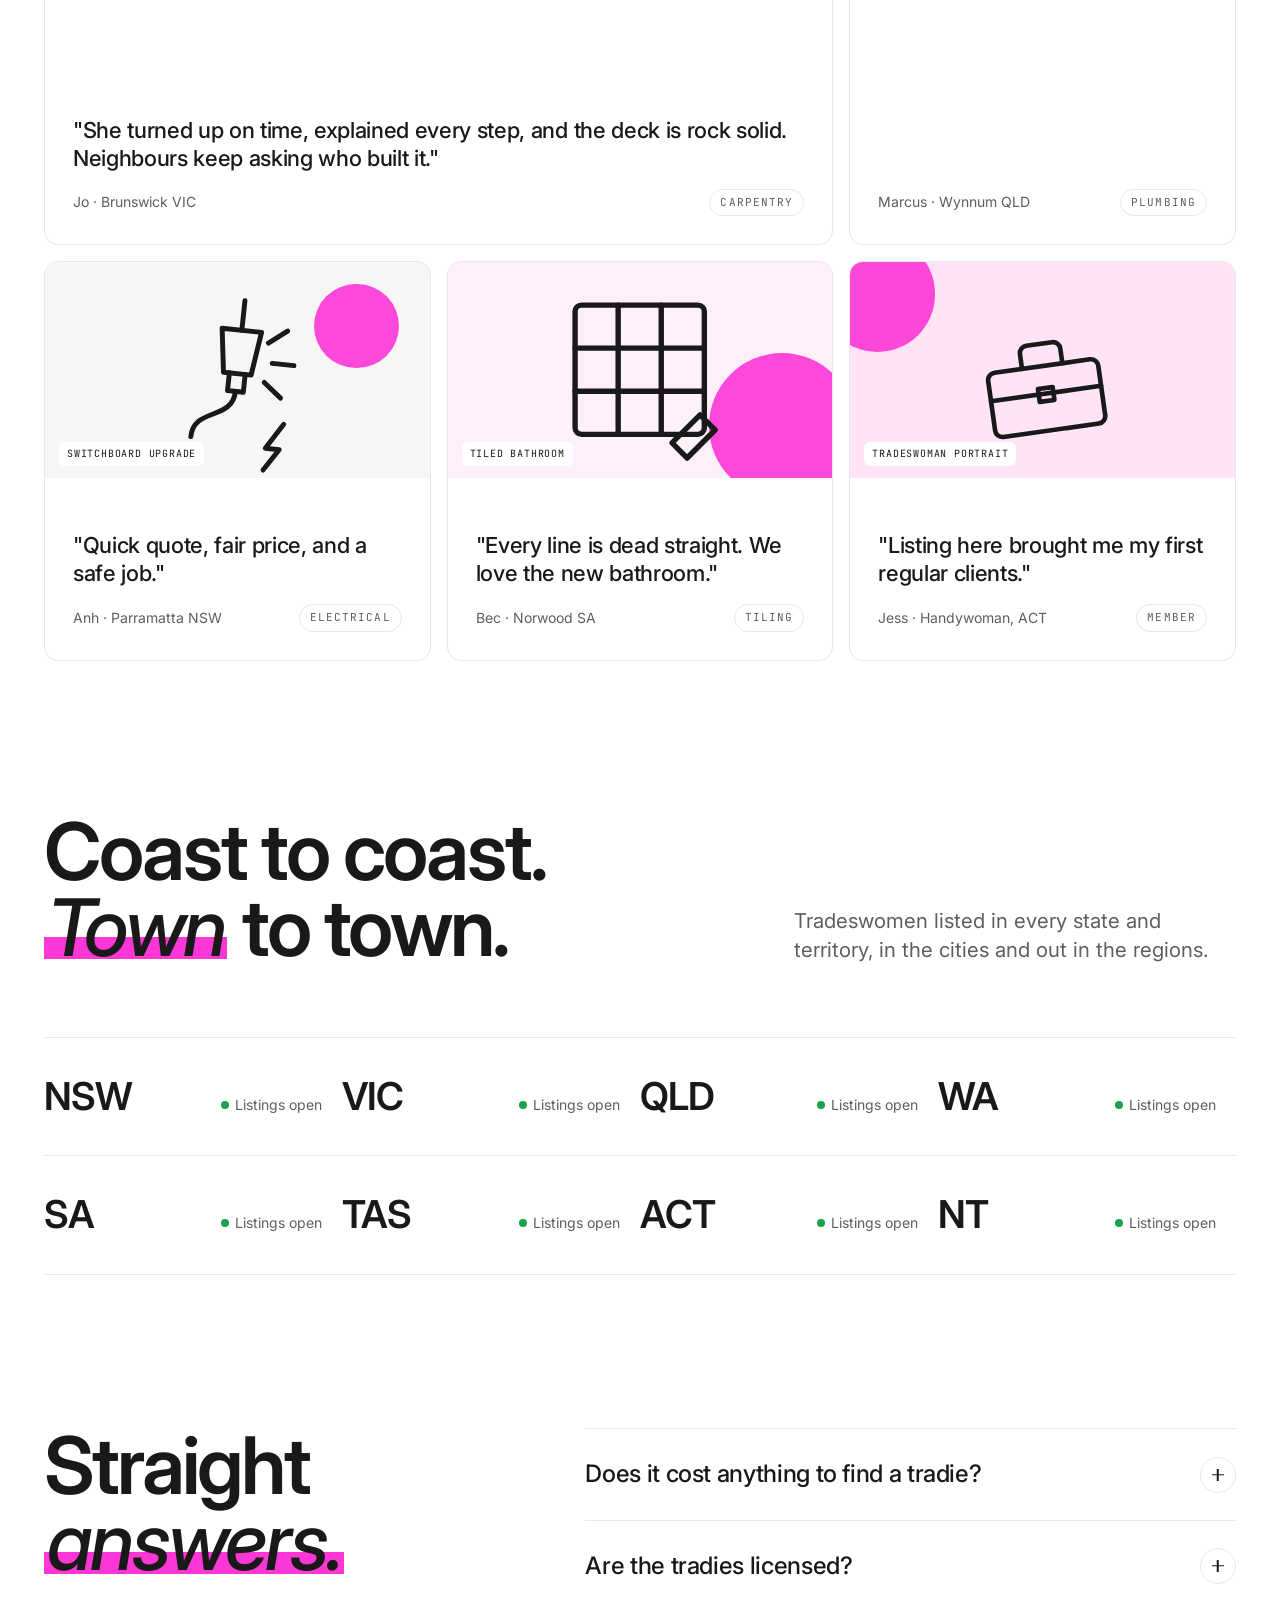
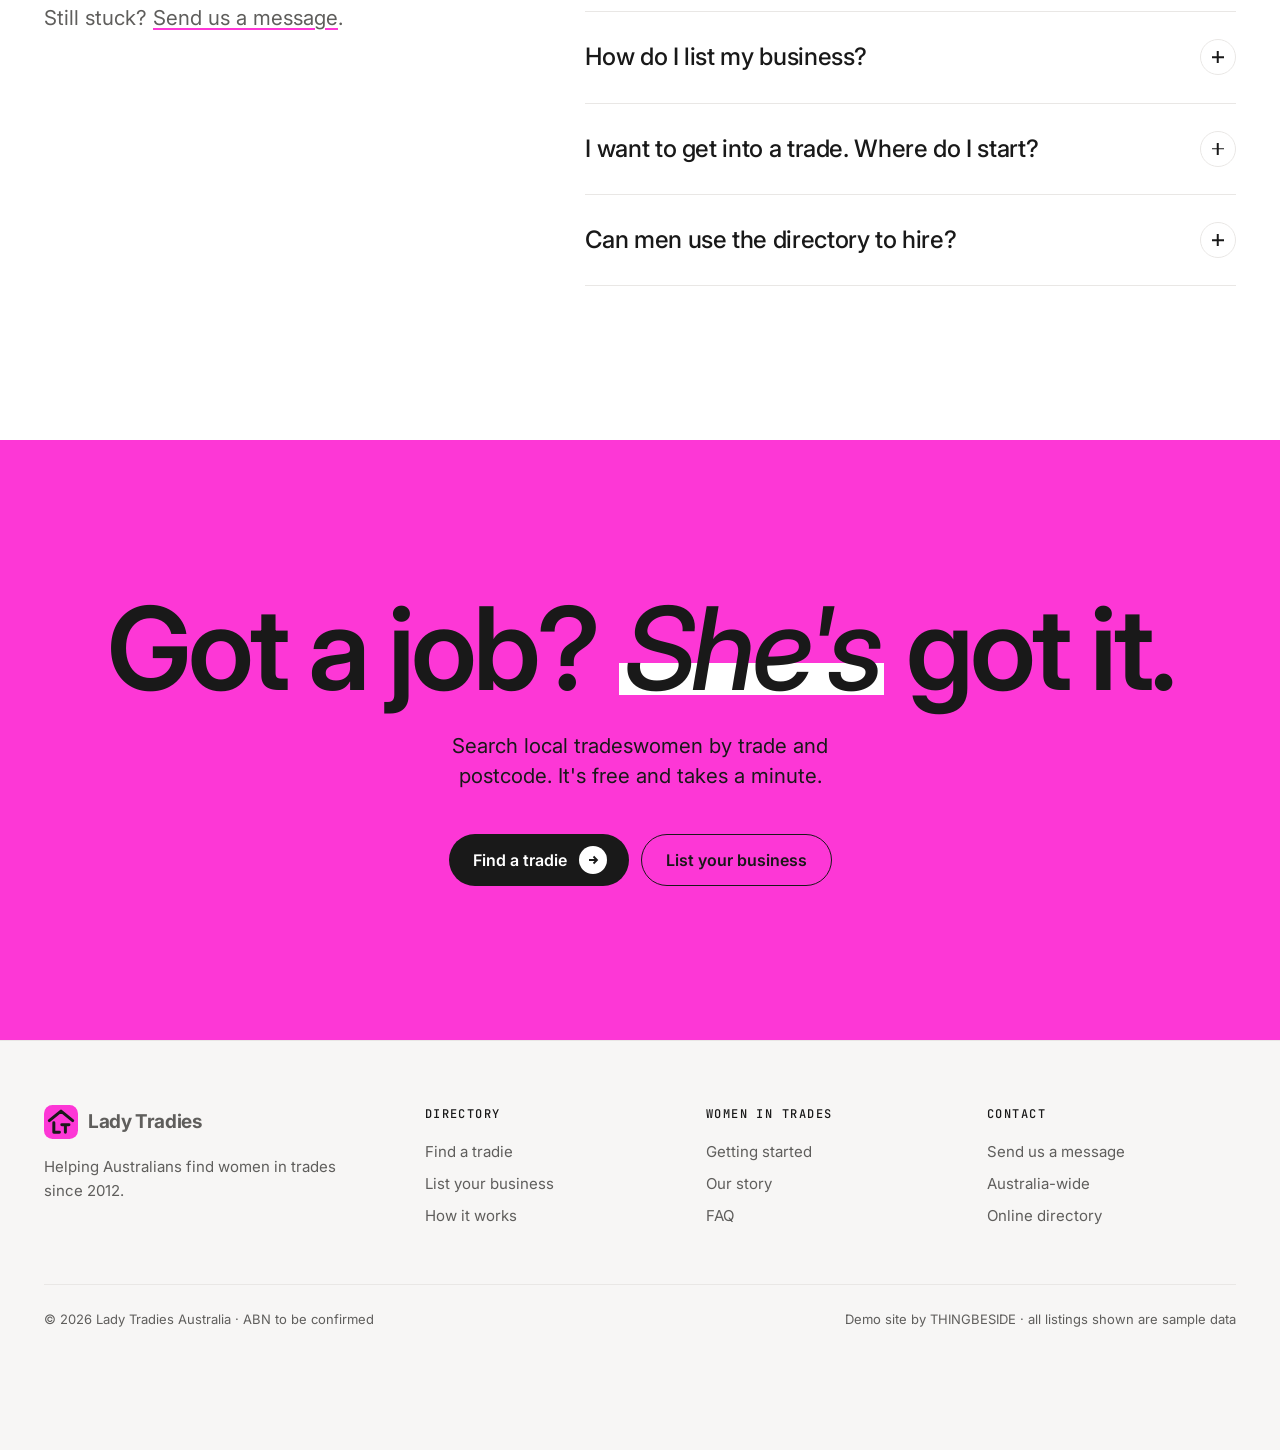
==== commit 5528fca7: "Finish Lady Tradies demo as a multi-page site Adds directory search (trade/postcode/availability/sor" ====
--- a/lady-tradies/index.html
+++ b/lady-tradies/index.html
@@ -20,365 +20,14 @@
   "url": "https://www.ladytradiests.com.au/",
   "foundingDate": "2012",
   "areaServed": "AU",
-  "email": "[EMAIL PLACEHOLDER]",
-  "telephone": "[PHONE PLACEHOLDER]"
+  "sameAs": []
 }
 </script>
-<style>
-:root{
-  /* Brand: #FD37D6 pink · #191919 ink · #FFFFFF white — light mode */
-  --ink:#191919; --ink-2:#FFFFFF; --paper:#FFFFFF; --paper-2:#F7F6F5; --pink-soft:#FFEFFB;
-  --line:#E9E7E5; --line-dark:#E9E7E5; --muted:#5F5E5C; --muted-dark:#5F5E5C;
-  --accent:#FD37D6;            /* brand pink — fills, bars, lines; never body text on white (2.7:1) */
-  --ok:#16A34A; --err:#DC2626; /* status only */
-  --f-display:"Switzer", "Inter", system-ui, sans-serif;
-  --f-body:"Inter", system-ui, sans-serif;
-  --f-mono:"JetBrains Mono", ui-monospace, monospace;
-  --r:14px; --r-sm:10px; --r-pill:999px;
-  --ease:cubic-bezier(.22,1,.36,1);
-  --wrap:1240px; --gut:24px;
-  --t-hero:clamp(56px, 8.2vw, 112px);
-  --t-h2:clamp(44px, 6.2vw, 88px);
-  --t-sub:clamp(16px, 1.6vw, 22px);
-}
-*{box-sizing:border-box;margin:0;padding:0}
-html{scroll-behavior:smooth;-webkit-text-size-adjust:100%}
-body{background:var(--paper);color:var(--ink);font:400 17px/1.6 var(--f-body);overflow-x:hidden;-webkit-font-smoothing:antialiased}
-img,canvas,svg{display:block;max-width:100%}
-a{color:inherit;text-decoration:none}
-button{font:inherit;color:inherit;background:none;border:0;cursor:pointer}
-:focus-visible{outline:2px solid var(--accent);outline-offset:3px;border-radius:6px}
-section[id]{scroll-margin-top:80px}
-.wrap{max-width:var(--wrap);margin:0 auto;padding:0 var(--gut)}
-.mono{font-family:var(--f-mono);font-size:12px;letter-spacing:.12em;text-transform:uppercase}
-.h1,.h2{font-family:var(--f-display);font-weight:600;letter-spacing:-.035em;line-height:.95}
-.h1{font-size:var(--t-hero)}
-.h2{font-size:var(--t-h2)}
-.sub{font-size:var(--t-sub);line-height:1.45;color:var(--muted);max-width:34ch;margin-top:24px}
-.dark{background:var(--paper);color:var(--ink)}
-.tint{background:var(--paper-2)}
-.dark .sub{color:var(--muted-dark)}
-em.hi{font-style:italic;font-weight:500;color:var(--ink);background:linear-gradient(var(--accent),var(--accent)) 0 90%/100% .28em no-repeat;padding:0 .04em}
-.eyebrow{display:inline-flex;align-items:center;gap:10px;color:var(--muted)}
-.dark .eyebrow{color:var(--muted-dark)}
-.eyebrow::before{content:"";width:8px;height:8px;background:var(--accent);border-radius:2px}
-
-/* ---------- Buttons ---------- */
-.btn{--h:52px;position:relative;display:inline-flex;align-items:center;gap:12px;height:var(--h);padding:0 22px 0 24px;border-radius:var(--r-pill);font-weight:600;font-size:16px;overflow:hidden;transition:transform .3s var(--ease),background-color .35s var(--ease),color .35s var(--ease);isolation:isolate;white-space:nowrap}
-.btn:active{transform:scale(.97)}
-.btn .lbl{display:grid;height:1.4em;overflow:hidden;line-height:1.4}
-.btn .lbl span{grid-area:1/1;transition:transform .4s var(--ease)}
-.btn .lbl span+span{transform:translateY(110%)}
-.btn:hover .lbl span:first-child{transform:translateY(-110%)}
-.btn:hover .lbl span+span{transform:translateY(0)}
-.btn .arr{width:28px;height:28px;border-radius:50%;display:grid;place-items:center;transition:transform .4s var(--ease)}
-.btn:hover .arr{transform:translateX(3px) rotate(-45deg)}
-.btn-accent{background:var(--accent);color:var(--ink)}
-.btn-accent .arr{background:var(--ink);color:var(--paper)}
-.btn-ink{background:var(--ink);color:var(--paper)}
-.btn-ink .arr{background:var(--accent);color:var(--ink)}
-.btn-accent:hover{background:#191919;color:#fff}
-.btn-accent:hover .arr{background:var(--accent);color:var(--ink)}
-.btn-ghost{border:1px solid currentColor;padding:0 24px}
-.btn-ghost::before{content:"";position:absolute;inset:0;background:currentColor;transform:translateY(101%);transition:transform .4s var(--ease);z-index:-1}
-.dark .btn-ghost:hover{color:var(--paper)} .dark .btn-ghost:hover::before{background:var(--ink)}
-.btn-ghost:hover::before{transform:none}
-.light .btn-ghost:hover{color:var(--paper)} .light .btn-ghost:hover::before{background:var(--ink)}
-
-/* ---------- Header ---------- */
-.hdr{position:fixed;inset:0 0 auto;z-index:50;transition:background-color .4s var(--ease),border-color .4s var(--ease),color .4s;border-bottom:1px solid transparent;color:var(--ink)}
-.hdr.solid{background:rgba(255,255,255,.94);border-color:var(--line)}
-
-.hdr .wrap{display:flex;align-items:center;justify-content:space-between;height:72px;gap:24px}
-.logo{display:flex;align-items:center;gap:10px;font-family:var(--f-display);font-weight:700;font-size:19px;letter-spacing:-.02em}
-.logo-mark{width:34px;height:34px;flex:none}
-.nav{display:flex;gap:28px;font-size:15px}
-.nav a{position:relative;opacity:.8;transition:opacity .3s}
-.nav a:hover{opacity:1}
-.nav a::after{content:"";position:absolute;left:0;right:0;bottom:-4px;height:1px;background:currentColor;transform:scaleX(0);transform-origin:right;transition:transform .4s var(--ease)}
-.nav a:hover::after{transform:scaleX(1);transform-origin:left}
-.hdr .btn{--h:44px;font-size:15px}
-@media (max-width:960px){.nav{display:none}}
-@media (max-width:520px){.hdr .btn .lbl{display:none}.hdr .btn{padding:0 8px}}
-
-/* ---------- Hero ---------- */
-.hero{min-height:100svh;display:grid;align-items:center;padding:120px 0 72px;position:relative;overflow:hidden}
-.hero .wrap{display:grid;grid-template-columns:1.05fr 1fr;gap:48px;align-items:center;width:100%}
-.hero .sub{max-width:30ch}
-.hero-canvas-wrap{position:relative;aspect-ratio:1/1;width:100%}
-.hero-canvas-wrap canvas{width:100%;height:100%}
-.hero-tag{position:absolute;font-family:var(--f-mono);font-size:11px;letter-spacing:.1em;text-transform:uppercase;color:var(--muted-dark);display:flex;align-items:center;gap:8px}
-.hero-tag i{width:6px;height:6px;border-radius:50%;background:var(--accent)}
-.bracket{position:absolute;width:22px;height:22px;border-color:#CFCCC9;border-style:solid}
-.bracket.tl{top:0;left:0;border-width:1px 0 0 1px}.bracket.tr{top:0;right:0;border-width:1px 1px 0 0}
-.bracket.bl{bottom:0;left:0;border-width:0 0 1px 1px}.bracket.br{bottom:0;right:0;border-width:0 1px 1px 0}
-
-.finder{margin-top:40px;display:flex;gap:8px;padding:8px;background:var(--ink-2);border:1px solid var(--line-dark);border-radius:var(--r-pill);max-width:560px}
-.finder select,.finder input{flex:1;min-width:0;height:52px;background:transparent;border:0;color:var(--ink);font:500 16px var(--f-body);padding:0 18px;border-radius:var(--r-pill);appearance:none}
-.finder select{background-image:url("data:image/svg+xml,%3Csvg xmlns='http://www.w3.org/2000/svg' width='12' height='8' fill='none' stroke='%238E8D88' stroke-width='1.5'%3E%3Cpath d='M1 1l5 5 5-5'/%3E%3C/svg%3E");background-repeat:no-repeat;background-position:right 16px center;padding-right:36px}
-.finder select option{color:var(--ink)}
-.finder input::placeholder{color:var(--muted-dark)}
-.finder .sep{width:1px;background:var(--line-dark);margin:10px 0}
-.finder input[aria-invalid="true"]{box-shadow:inset 0 0 0 1px var(--err)}
-.finder-msg{min-height:22px;margin-top:10px;font-size:14px;padding-left:20px}
-.finder-msg.err{color:var(--err)} .finder-msg.ok{color:var(--ok)}
-.hero-meta{display:flex;gap:20px;align-items:center;margin-top:8px;color:var(--muted-dark);font-size:14px;flex-wrap:wrap}
-.hero-meta a{border-bottom:1px solid #CFCCC9;padding-bottom:2px;transition:border-color .3s}
-.hero-meta a:hover{border-color:var(--accent)}
-.scroll-cue{position:absolute;bottom:28px;left:50%;transform:translateX(-50%);color:var(--muted-dark);display:flex;flex-direction:column;align-items:center;gap:10px}
-.scroll-cue i{width:1px;height:40px;background:var(--line);position:relative;overflow:hidden}
-.scroll-cue i::after{content:"";position:absolute;inset:0;background:var(--accent);animation:cue 2s var(--ease) infinite}
-@keyframes cue{0%{transform:translateY(-100%)}100%{transform:translateY(100%)}}
-@media (max-width:960px){
-  .hero .wrap{grid-template-columns:1fr;gap:24px}
-  .hero-canvas-wrap{order:-1;max-width:460px;margin:0 auto;aspect-ratio:1.15/1}
-  .hero{padding-top:96px}
-  .scroll-cue{display:none}
-}
-@media (max-width:560px){
-  .finder{flex-direction:column;border-radius:20px}
-  .finder .sep{width:auto;height:1px;margin:0 12px}
-  .finder .btn{justify-content:space-between}
-}
-
-/* ---------- Trust bar ---------- */
-.trust{border-top:1px solid var(--line);padding:40px 0 56px}
-.trust .wrap{display:grid;grid-template-columns:repeat(4,1fr);gap:24px}
-.stat{border-left:1px solid var(--line-dark);padding-left:20px}
-.stat b{display:block;font-family:var(--f-display);font-weight:600;font-size:clamp(40px,4.4vw,60px);letter-spacing:-.04em;line-height:1}
-.stat b .u{color:var(--accent)}
-.stat span{display:block;margin-top:10px;color:var(--muted-dark);font-size:15px}
-.ph-note{margin-top:20px;color:#8A8885}
-@media (max-width:760px){.trust .wrap{grid-template-columns:1fr 1fr;row-gap:32px}}
-
-/* ---------- Signature: build story ---------- */
-.story{position:relative;height:620vh}
-.story-stage{position:sticky;top:0;height:100svh;overflow:hidden}
-.story-stage canvas{position:absolute;inset:0;width:100%;height:100%}
-.story-hud{position:absolute;inset:0;pointer-events:none}
-.story-hud .wrap{position:relative;height:100%}
-.hud-frame{position:absolute;inset:96px var(--gut) 120px}
-.hud-frame .bracket{border-color:#CFCCC9;width:28px;height:28px}
-.hud-copy{position:absolute;left:var(--gut);top:50%;transform:translateY(-50%);max-width:440px}
-.hud-copy .stage-eye{color:var(--ink);display:inline-flex;align-items:center;gap:10px}
-.hud-copy .stage-eye::before{content:"";width:8px;height:8px;border-radius:2px;background:var(--accent)}
-.hud-copy .h2{margin-top:18px;font-size:clamp(44px,5.6vw,80px)}
-.hud-copy p{margin-top:20px;color:var(--muted-dark);font-size:var(--t-sub);line-height:1.45;max-width:30ch}
-.hud-copy .swap{transition:opacity .5s var(--ease),filter .5s var(--ease),transform .5s var(--ease)}
-.hud-copy .swap.out{opacity:0;filter:blur(8px);transform:translateY(10px)}
-.hud-count{position:absolute;right:var(--gut);top:118px;text-align:right}
-.hud-count b{font-family:var(--f-display);font-weight:600;font-size:clamp(48px,6vw,84px);letter-spacing:-.04em;line-height:1;display:block}
-.hud-count b small{font-size:.4em;color:var(--muted-dark);letter-spacing:0}
-.hud-count>span{color:var(--muted-dark)}
-.hud-intro{position:absolute;inset:0;display:grid;place-items:center;text-align:center;transition:opacity .6s var(--ease),filter .6s var(--ease)}
-.hud-intro .inner{max-width:900px;padding:0 var(--gut)}
-.hud-intro .sub{margin:24px auto 0;max-width:36ch}
-.hud-intro .btn{pointer-events:auto;margin-top:36px}
-.hud-intro small{display:block;margin-top:14px;color:var(--muted-dark)}
-.hud-intro.gone{opacity:0;filter:blur(10px)}
-.hud-copy,.hud-count,.tape{transition:opacity .6s var(--ease)}
-.story:not(.started) .hud-copy,.story:not(.started) .hud-count,.story:not(.started) .tape{opacity:0}
-
-/* tape-measure progress */
-.tape{position:absolute;left:var(--gut);right:var(--gut);bottom:40px;height:56px}
-.tape-body{position:absolute;left:0;right:0;top:0;height:30px;border:1px solid #D9D6D3;border-radius:4px;overflow:hidden;background:#fff}
-.tape-fill{position:absolute;inset:0;background:var(--accent);transform-origin:left;transform:scaleX(0)}
-.tape-ticks{position:absolute;inset:0;background-image:repeating-linear-gradient(90deg,rgba(25,25,25,.45) 0 1px,transparent 1px 10px);mask:linear-gradient(#000 0 40%,transparent 40%);-webkit-mask:linear-gradient(#000 0 40%,transparent 40%)}
-.tape-labels{position:absolute;left:0;right:0;top:38px;display:grid;grid-template-columns:repeat(5,1fr)}
-.tape-labels span{font-family:var(--f-mono);font-size:11px;letter-spacing:.1em;text-transform:uppercase;color:#9A9895;transition:color .4s;border-left:1px solid #D9D6D3;padding-left:8px}
-.tape-labels span.on{color:var(--ink)}
-.skip{position:absolute;right:var(--gut);bottom:110px;pointer-events:auto;color:var(--muted-dark);font-size:14px;border-bottom:1px solid #CFCCC9}
-.skip:hover{color:var(--ink)}
-@media (max-width:860px){
-  .hud-copy{top:auto;bottom:118px;transform:none;right:var(--gut)}
-  .hud-copy .h2{font-size:40px;margin-top:10px}
-  .hud-copy p{font-size:16px;margin-top:10px}
-  .hud-count{top:92px}
-  .hud-frame{inset:84px 12px 108px}
-  .tape-labels span{font-size:9px;padding-left:4px;letter-spacing:.04em}
-  .skip{display:none}
-}
-
-/* ---------- Light sections ---------- */
-.light{background:var(--paper);color:var(--ink)}
-.sec{padding:clamp(96px,12vw,160px) 0}
-.sec-head{display:grid;grid-template-columns:1fr 1fr;gap:48px;align-items:end;margin-bottom:72px}
-.sec-head .sub{justify-self:end;margin:0}
-@media (max-width:860px){.sec-head{grid-template-columns:1fr;gap:20px;margin-bottom:48px}.sec-head .sub{justify-self:start}}
-
-/* trades list (open, divider rows) */
-.trades{border-top:1px solid var(--line)}
-.trade-row{display:grid;grid-template-columns:72px 1.2fr 1.6fr 48px;gap:24px;align-items:center;padding:28px 0;border-bottom:1px solid var(--line);transition:padding .4s var(--ease),background-color .4s}
-.trade-row .num{color:var(--muted)}
-.trade-row h3{font-family:var(--f-display);font-weight:600;font-size:clamp(28px,3.2vw,44px);letter-spacing:-.03em;line-height:1;transition:transform .4s var(--ease)}
-.trade-row p{color:var(--muted);max-width:46ch}
-.trade-row .go{width:48px;height:48px;border-radius:50%;border:1px solid var(--line);display:grid;place-items:center;transition:background-color .35s,border-color .35s,transform .4s var(--ease)}
-.trade-row:hover h3{transform:translateX(10px)}
-.trade-row:hover .go{background:var(--accent);border-color:var(--accent);transform:rotate(-45deg)}
-.trade-row:hover{background:var(--paper-2);padding-left:16px;padding-right:16px}
-.cursor-img{position:fixed;left:0;top:0;width:280px;aspect-ratio:4/3;border-radius:var(--r);overflow:hidden;pointer-events:none;z-index:40;opacity:0;transform:translate(-50%,-50%) scale(.85);transition:opacity .35s var(--ease),transform .45s var(--ease)}
-.cursor-img.on{opacity:1;transform:translate(-50%,-50%) scale(1)}
-@media (max-width:760px){.trade-row{grid-template-columns:40px 1fr 40px;row-gap:8px}.trade-row p{grid-column:2/3;grid-row:2}.trade-row .go{width:40px;height:40px}.cursor-img{display:none}}
-@media (hover:none){.cursor-img{display:none}}
-
-/* placeholder imagery */
-.ph{position:relative;background:var(--pink-soft);color:#7A3A6E;display:grid;place-items:center;text-align:center;overflow:hidden}
-.ph::before{content:"";position:absolute;inset:0;background-image:repeating-linear-gradient(135deg,rgba(253,55,214,.12) 0 1px,transparent 1px 14px)}
-.ph span{position:relative;font-family:var(--f-mono);font-size:11px;letter-spacing:.08em;text-transform:uppercase;padding:0 16px;line-height:1.5}
-
-/* how it works: numbered rows */
-.steps{display:grid;grid-template-columns:repeat(3,1fr);gap:0;border-top:1px solid var(--line)}
-.step{padding:40px 32px 0 0;border-right:1px solid var(--line);margin-right:32px}
-.step:last-child{border-right:0;margin-right:0}
-.step .n{font-family:var(--f-display);font-weight:600;font-size:88px;letter-spacing:-.05em;line-height:1;color:var(--paper-2);-webkit-text-stroke:1px var(--ink)}
-.step h3{font-family:var(--f-display);font-weight:600;font-size:28px;letter-spacing:-.02em;margin-top:28px}
-.step p{color:var(--muted);margin-top:10px;max-width:32ch}
-@media (max-width:860px){.steps{grid-template-columns:1fr}.step{border-right:0;margin-right:0;padding:32px 0;border-bottom:1px solid var(--line)}}
-
-/* quiz (card) */
-.quiz{display:grid;grid-template-columns:1fr 1.1fr;gap:clamp(32px,6vw,96px);align-items:start}
-.quiz-card{background:var(--paper);color:var(--ink);border:1px solid var(--line);border-radius:24px;padding:clamp(24px,4vw,48px);min-height:520px;display:flex;flex-direction:column}
-.quiz-top{display:flex;justify-content:space-between;color:var(--muted-dark)}
-.quiz-bar{height:3px;background:var(--line);border-radius:3px;margin:20px 0 40px;overflow:hidden}
-.quiz-bar i{display:block;height:100%;background:var(--accent);width:0;transition:width .6s var(--ease)}
-.quiz-q{font-family:var(--f-display);font-weight:600;font-size:clamp(28px,3vw,40px);letter-spacing:-.03em;line-height:1.05}
-.chips{display:flex;flex-wrap:wrap;gap:10px;margin-top:32px}
-.chip{min-height:48px;padding:0 20px;border:1px solid #D9D6D3;border-radius:var(--r-pill);font-size:16px;transition:background-color .3s,border-color .3s,color .3s,transform .3s var(--ease)}
-.chip:hover{border-color:var(--ink)}
-.chip:active{transform:scale(.97)}
-.chip[aria-pressed="true"]{background:var(--accent);border-color:var(--accent);color:var(--ink)}
-.quiz-body{flex:1;transition:opacity .4s var(--ease),filter .4s var(--ease)}
-.quiz-body.out{opacity:0;filter:blur(6px)}
-.quiz-foot{display:flex;justify-content:space-between;align-items:center;margin-top:40px}
-.quiz-foot .back{color:var(--muted-dark);font-size:15px}
-.quiz-foot .back:disabled{opacity:.3;cursor:default}
-.result-trade{font-family:var(--f-display);font-weight:600;font-size:clamp(48px,6vw,80px);letter-spacing:-.04em;line-height:.95;color:var(--ink);margin-top:16px}
-.result-trade span{background:linear-gradient(var(--accent),var(--accent)) 0 88%/100% .26em no-repeat}
-.result-p{color:var(--muted-dark);margin-top:20px;max-width:40ch}
-.result-alt{margin-top:24px;color:var(--muted-dark);font-size:15px}
-.result-alt b{color:var(--ink);font-weight:500}
-.quiz-aside ul{list-style:none;margin-top:40px;border-top:1px solid var(--line)}
-.quiz-aside li{display:flex;gap:16px;padding:18px 0;border-bottom:1px solid var(--line);color:var(--muted)}
-.quiz-aside li b{color:var(--ink);font-weight:600;min-width:28px;font-family:var(--f-mono);font-size:13px;padding-top:3px}
-@media (max-width:960px){.quiz{grid-template-columns:1fr}.quiz-card{min-height:480px}}
-
-/* join split */
-.join{display:grid;grid-template-columns:1fr 1fr;gap:clamp(32px,6vw,96px);align-items:center}
-.join-img{aspect-ratio:4/5;border-radius:24px;overflow:hidden}
-.join-img .ph{width:100%;height:100%;transition:transform .8s var(--ease)}
-.join-img:hover .ph{transform:scale(1.04)}
-.perks{list-style:none;margin:40px 0;border-top:1px solid var(--line-dark)}
-.perks li{display:grid;grid-template-columns:28px 1fr;gap:16px;padding:18px 0;border-bottom:1px solid var(--line-dark);color:var(--muted-dark)}
-.perks li b{color:var(--ink);font-weight:600;display:block}
-.perks svg{color:var(--accent);margin-top:3px}
-.join-ctas{display:flex;gap:12px;flex-wrap:wrap}
-@media (max-width:860px){.join{grid-template-columns:1fr}.join-img{aspect-ratio:4/3}}
-
-/* stories (bento cards) */
-.bento{display:grid;grid-template-columns:repeat(6,1fr);gap:16px}
-.card{border:1px solid var(--line);border-radius:var(--r);overflow:hidden;background:var(--paper);transition:transform .45s var(--ease),border-color .4s,background-color .4s;display:flex;flex-direction:column}
-.card:hover{transform:translateY(-4px);border-color:#cfccc4;background:#fff}
-.card .media{overflow:hidden;aspect-ratio:16/10}
-.card .media .ph{width:100%;height:100%;transition:transform .7s var(--ease)}
-.card:hover .media .ph{transform:scale(1.05)}
-.card .body{padding:28px;display:flex;flex-direction:column;gap:16px;flex:1}
-.card blockquote{font-family:var(--f-display);font-weight:500;font-size:22px;letter-spacing:-.015em;line-height:1.3}
-.card .who{display:flex;justify-content:space-between;align-items:center;color:var(--muted);font-size:14px;margin-top:auto}
-.card .tag{font-family:var(--f-mono);font-size:11px;letter-spacing:.1em;text-transform:uppercase;border:1px solid var(--line);border-radius:var(--r-pill);padding:4px 10px}
-.c-a{grid-column:span 4}.c-b{grid-column:span 2}.c-c{grid-column:span 2}.c-d{grid-column:span 2}.c-e{grid-column:span 2}
-.c-a .media{aspect-ratio:21/9}
-@media (max-width:960px){.bento{grid-template-columns:1fr 1fr}.c-a{grid-column:span 2}.c-b,.c-c,.c-d,.c-e{grid-column:span 1}}
-@media (max-width:620px){.bento{grid-template-columns:1fr}.c-a,.c-b,.c-c,.c-d,.c-e{grid-column:span 1}}
-
-/* states */
-.states{display:grid;grid-template-columns:repeat(4,1fr);border-top:1px solid var(--line)}
-.state{padding:28px 20px 28px 0;border-bottom:1px solid var(--line);display:flex;justify-content:space-between;align-items:baseline;gap:12px}
-.state b{font-family:var(--f-display);font-weight:600;font-size:clamp(28px,3vw,40px);letter-spacing:-.03em}
-.state span{color:var(--muted);font-size:14px;text-align:right}
-.dot{display:inline-block;width:8px;height:8px;border-radius:50%;background:var(--ok);margin-right:6px;vertical-align:1px}
-@media (max-width:860px){.states{grid-template-columns:1fr 1fr}}
-
-/* FAQ */
-.faq{display:grid;grid-template-columns:1fr 1.4fr;gap:clamp(32px,6vw,96px)}
-.qa{border-top:1px solid var(--line)}
-.qa details{border-bottom:1px solid var(--line)}
-.qa summary{list-style:none;display:flex;justify-content:space-between;gap:24px;align-items:center;padding:26px 0;cursor:pointer;font-family:var(--f-display);font-weight:500;font-size:clamp(20px,2vw,24px);letter-spacing:-.015em}
-.qa summary::-webkit-details-marker{display:none}
-.qa summary i{flex:none;width:36px;height:36px;border-radius:50%;border:1px solid var(--line);position:relative;transition:background-color .3s,border-color .3s,transform .4s var(--ease)}
-.qa summary i::before,.qa summary i::after{content:"";position:absolute;left:50%;top:50%;width:12px;height:1.5px;background:currentColor;transform:translate(-50%,-50%)}
-.qa summary i::after{transform:translate(-50%,-50%) rotate(90deg);transition:transform .4s var(--ease)}
-.qa details[open] summary i{background:var(--accent);border-color:var(--accent)}
-.qa details[open] summary i::after{transform:translate(-50%,-50%) rotate(0)}
-.qa .ans{display:grid;grid-template-rows:0fr;transition:grid-template-rows .45s var(--ease)}
-.qa details[open] .ans{grid-template-rows:1fr}
-.qa .ans>div{overflow:hidden}
-.qa .ans p{color:var(--muted);padding-bottom:26px;max-width:60ch}
-@media (max-width:860px){.faq{grid-template-columns:1fr}}
-
-/* final CTA */
-.final{text-align:center;background:var(--accent)!important;color:var(--ink)}
-.final .sub{color:var(--ink)!important;opacity:.8}
-.final em.hi{background:linear-gradient(#fff,#fff) 0 90%/100% .28em no-repeat}
-.final .btn-accent{background:var(--ink);color:#fff}.final .btn-accent .arr{background:#fff;color:var(--ink)}
-.final .btn-accent:hover{background:#fff;color:var(--ink)}.final .btn-accent:hover .arr{background:var(--ink);color:#fff}
-.final .h2{font-size:clamp(52px,9vw,140px)}
-.final .sub{margin:28px auto 0;max-width:36ch}
-.final .ctas{display:flex;gap:12px;justify-content:center;margin-top:44px;flex-wrap:wrap}
-
-/* footer */
-.ftr{border-top:1px solid var(--line-dark);padding:64px 0 120px;color:var(--muted-dark);font-size:15px}
-.ftr .wrap{display:grid;grid-template-columns:1.4fr 1fr 1fr 1fr;gap:32px}
-.ftr h4{font-family:var(--f-mono);font-size:12px;letter-spacing:.12em;text-transform:uppercase;color:var(--ink);font-weight:500;margin-bottom:16px}
-.ftr ul{list-style:none;display:grid;gap:8px}
-.ftr a:hover{color:var(--ink)}
-.ftr .legal{grid-column:1/-1;border-top:1px solid var(--line-dark);padding-top:24px;margin-top:24px;display:flex;justify-content:space-between;gap:16px;flex-wrap:wrap;font-size:13px}
-@media (max-width:760px){.ftr .wrap{grid-template-columns:1fr 1fr}.ftr .wrap>div:first-child{grid-column:1/-1}}
-
-/* sticky offer bar */
-.bar{position:fixed;left:50%;bottom:16px;z-index:45;transform:translate(-50%,140%);transition:transform .6s var(--ease);display:flex;align-items:center;gap:16px;padding:8px 8px 8px 22px;background:var(--ink);color:#fff;border:1px solid var(--ink);border-radius:var(--r-pill);width:min(620px,calc(100% - 24px))}
-.bar.on{transform:translate(-50%,0)}
-.bar p{flex:1;font-size:15px;line-height:1.3}
-.bar p b{color:var(--accent);font-weight:600}
-.bar .btn{--h:44px;font-size:15px}
-@media (max-width:520px){.bar p{font-size:13px}.bar .btn{padding:0 6px 0 16px}}
-
-/* ---------- Motion ---------- */
-.blur-in .w{display:inline-block;filter:blur(10px);opacity:0;transform:translateY(16px);transition:filter .7s var(--ease),opacity .7s var(--ease),transform .7s var(--ease);transition-delay:calc(var(--i) * 70ms + var(--d, 0ms))}
-.blur-in.in .w{filter:blur(0);opacity:1;transform:none}
-.reveal{filter:blur(8px);opacity:0;transform:translateY(24px);transition:filter .8s var(--ease),opacity .8s var(--ease),transform .8s var(--ease);transition-delay:var(--d,0ms)}
-.reveal.in{filter:none;opacity:1;transform:none}
-body.leaving main,body.leaving .hdr{filter:blur(8px);opacity:0;transition:filter .5s var(--ease),opacity .5s var(--ease)}
-@media (prefers-reduced-motion:reduce){
-  html{scroll-behavior:auto}
-  .blur-in .w,.reveal{filter:none!important;transform:none!important;transition:opacity .4s linear}
-  .hud-copy .swap.out{filter:none;transform:none}
-  .scroll-cue i::after{animation:none}
-  .story{height:auto}
-  .story-stage{position:relative;height:100svh}
-}
-</style>
+<link rel="stylesheet" href="assets/site.css">
 </head>
-<body>
-
-<header class="hdr" id="hdr">
-  <div class="wrap">
-    <a href="#top" class="logo" aria-label="Lady Tradies Australia — home">
-      <svg class="logo-mark" viewBox="0 0 64 64" aria-hidden="true"><rect width="64" height="64" rx="16" fill="#FD37D6"/><path d="M10 29.5 32 11.5l22 18M18.5 33.5v18h10.5M33.5 37h13.5M40.25 37v14.5" fill="none" stroke="#191919" stroke-width="5.6" stroke-linecap="round" stroke-linejoin="round"/></svg>
-      Lady Tradies
-    </a>
-    <nav class="nav" aria-label="Main">
-      <a href="#trades">Find a tradie</a>
-      <a href="#how">How it works</a>
-      <a href="#start">Getting started</a>
-      <a href="#join">List your business</a>
-      <a href="#faq">FAQ</a>
-    </nav>
-    <a href="#top" class="btn btn-accent js-focus-finder">
-      <span class="lbl"><span>Find a tradie</span><span>Find a tradie</span></span>
-      <span class="arr" aria-hidden="true"><svg width="12" height="12" viewBox="0 0 12 12" fill="none" stroke="currentColor" stroke-width="1.8"><path d="M2 6h8M6.5 2.5 10 6l-3.5 3.5"/></svg></span>
-    </a>
-  </div>
-</header>
+<body data-page="home">
+
+<div id="site-header"></div>
 
 <main id="top">
 
@@ -390,7 +39,7 @@
       <h1 id="h1" class="h1 blur-in" data-split style="margin-top:24px">Built by women. <em class="hi">Booked</em> by you.</h1>
       <p class="sub blur-in" data-split style="--d:300ms">Find qualified female carpenters, electricians, plumbers and more, Australia-wide.</p>
 
-      <form class="finder reveal" style="--d:600ms" id="finder" action="/directory" method="get" novalidate>
+      <form class="finder reveal" style="--d:600ms" id="finder" action="directory.html" method="get" novalidate>
         <label class="sr" for="f-trade" hidden>Trade</label>
         <select id="f-trade" name="trade" aria-label="Trade">
           <option value="">Any trade</option>
@@ -408,7 +57,7 @@
       <p class="finder-msg" id="f-msg" role="status" aria-live="polite"></p>
       <div class="hero-meta reveal" style="--d:750ms">
         <span>Are you a tradeswoman?</span>
-        <a href="#join">List your business →</a>
+        <a href="join.html">List your business →</a>
       </div>
     </div>
 
@@ -430,7 +79,7 @@
     <div class="stat reveal" style="--d:160ms"><b><span data-count="40">40</span><span class="u">+</span></b><span>Trades &amp; specialties</span></div>
     <div class="stat reveal" style="--d:240ms"><b><span data-count="8">8</span></b><span>States &amp; territories covered</span></div>
   </div>
-  <div class="wrap"><p class="mono ph-note">[Placeholder figures — replace with verified numbers]</p></div>
+  <div class="wrap"><p class="mono ph-note">Demo figures, to be replaced with verified numbers</p></div>
 </section>
 
 <!-- ============ SIGNATURE: BUILD STORY ============ -->
@@ -481,16 +130,16 @@
       <p class="sub reveal">Every listing is a real Australian tradeswoman with her own business, licence and reviews.</p>
     </div>
     <div class="trades" id="trade-list">
-      <a href="#top" class="trade-row reveal js-trade" data-trade="Carpenter" data-img="Carpenter framing a wall"><span class="num mono">01</span><h3>Carpentry</h3><p>Decks, framing, doors and built-ins, finished properly.</p><span class="go" aria-hidden="true"><svg width="14" height="14" viewBox="0 0 12 12" fill="none" stroke="currentColor" stroke-width="1.6"><path d="M2 6h8M6.5 2.5 10 6l-3.5 3.5"/></svg></span></a>
-      <a href="#top" class="trade-row reveal js-trade" data-trade="Electrician" data-img="Electrician at a switchboard"><span class="num mono">02</span><h3>Electrical</h3><p>Licensed sparkies for lights, power points, switchboards and solar.</p><span class="go" aria-hidden="true"><svg width="14" height="14" viewBox="0 0 12 12" fill="none" stroke="currentColor" stroke-width="1.6"><path d="M2 6h8M6.5 2.5 10 6l-3.5 3.5"/></svg></span></a>
-      <a href="#top" class="trade-row reveal js-trade" data-trade="Plumber" data-img="Plumber under a kitchen sink"><span class="num mono">03</span><h3>Plumbing</h3><p>Leaks, hot water, gas fitting and bathroom rough-ins.</p><span class="go" aria-hidden="true"><svg width="14" height="14" viewBox="0 0 12 12" fill="none" stroke="currentColor" stroke-width="1.6"><path d="M2 6h8M6.5 2.5 10 6l-3.5 3.5"/></svg></span></a>
-      <a href="#top" class="trade-row reveal js-trade" data-trade="Painter" data-img="Painter cutting in a ceiling line"><span class="num mono">04</span><h3>Painting</h3><p>Clean lines, careful prep and no mess left behind.</p><span class="go" aria-hidden="true"><svg width="14" height="14" viewBox="0 0 12 12" fill="none" stroke="currentColor" stroke-width="1.6"><path d="M2 6h8M6.5 2.5 10 6l-3.5 3.5"/></svg></span></a>
-      <a href="#top" class="trade-row reveal js-trade" data-trade="Tiler" data-img="Tiler laying a bathroom floor"><span class="num mono">05</span><h3>Tiling</h3><p>Bathrooms, splashbacks and floors set dead level.</p><span class="go" aria-hidden="true"><svg width="14" height="14" viewBox="0 0 12 12" fill="none" stroke="currentColor" stroke-width="1.6"><path d="M2 6h8M6.5 2.5 10 6l-3.5 3.5"/></svg></span></a>
-      <a href="#top" class="trade-row reveal js-trade" data-trade="Landscaper" data-img="Landscaper planting a front garden"><span class="num mono">06</span><h3>Landscaping</h3><p>Gardens, paving, retaining walls and the yard you'll actually use.</p><span class="go" aria-hidden="true"><svg width="14" height="14" viewBox="0 0 12 12" fill="none" stroke="currentColor" stroke-width="1.6"><path d="M2 6h8M6.5 2.5 10 6l-3.5 3.5"/></svg></span></a>
-      <a href="#top" class="trade-row reveal js-trade" data-trade="Handywoman" data-img="Handywoman fixing a cabinet hinge"><span class="num mono">07</span><h3>Handywoman</h3><p>The odd-jobs list you've been putting off, done in one visit.</p><span class="go" aria-hidden="true"><svg width="14" height="14" viewBox="0 0 12 12" fill="none" stroke="currentColor" stroke-width="1.6"><path d="M2 6h8M6.5 2.5 10 6l-3.5 3.5"/></svg></span></a>
-    </div>
-  </div>
-  <div class="cursor-img ph" id="cursor-img" aria-hidden="true"><span id="cursor-img-t">Photo placeholder</span></div>
+      <a href="directory.html?trade=Carpenter" class="trade-row reveal js-trade" data-trade="Carpenter" data-img="Carpenter framing a wall"><span class="num mono">01</span><h3>Carpentry</h3><p>Decks, framing, doors and built-ins, finished properly.</p><span class="go" aria-hidden="true"><svg width="14" height="14" viewBox="0 0 12 12" fill="none" stroke="currentColor" stroke-width="1.6"><path d="M2 6h8M6.5 2.5 10 6l-3.5 3.5"/></svg></span></a>
+      <a href="directory.html?trade=Electrician" class="trade-row reveal js-trade" data-trade="Electrician" data-img="Electrician at a switchboard"><span class="num mono">02</span><h3>Electrical</h3><p>Licensed sparkies for lights, power points, switchboards and solar.</p><span class="go" aria-hidden="true"><svg width="14" height="14" viewBox="0 0 12 12" fill="none" stroke="currentColor" stroke-width="1.6"><path d="M2 6h8M6.5 2.5 10 6l-3.5 3.5"/></svg></span></a>
+      <a href="directory.html?trade=Plumber" class="trade-row reveal js-trade" data-trade="Plumber" data-img="Plumber under a kitchen sink"><span class="num mono">03</span><h3>Plumbing</h3><p>Leaks, hot water, gas fitting and bathroom rough-ins.</p><span class="go" aria-hidden="true"><svg width="14" height="14" viewBox="0 0 12 12" fill="none" stroke="currentColor" stroke-width="1.6"><path d="M2 6h8M6.5 2.5 10 6l-3.5 3.5"/></svg></span></a>
+      <a href="directory.html?trade=Painter" class="trade-row reveal js-trade" data-trade="Painter" data-img="Painter cutting in a ceiling line"><span class="num mono">04</span><h3>Painting</h3><p>Clean lines, careful prep and no mess left behind.</p><span class="go" aria-hidden="true"><svg width="14" height="14" viewBox="0 0 12 12" fill="none" stroke="currentColor" stroke-width="1.6"><path d="M2 6h8M6.5 2.5 10 6l-3.5 3.5"/></svg></span></a>
+      <a href="directory.html?trade=Tiler" class="trade-row reveal js-trade" data-trade="Tiler" data-img="Tiler laying a bathroom floor"><span class="num mono">05</span><h3>Tiling</h3><p>Bathrooms, splashbacks and floors set dead level.</p><span class="go" aria-hidden="true"><svg width="14" height="14" viewBox="0 0 12 12" fill="none" stroke="currentColor" stroke-width="1.6"><path d="M2 6h8M6.5 2.5 10 6l-3.5 3.5"/></svg></span></a>
+      <a href="directory.html?trade=Landscaper" class="trade-row reveal js-trade" data-trade="Landscaper" data-img="Landscaper planting a front garden"><span class="num mono">06</span><h3>Landscaping</h3><p>Gardens, paving, retaining walls and the yard you'll actually use.</p><span class="go" aria-hidden="true"><svg width="14" height="14" viewBox="0 0 12 12" fill="none" stroke="currentColor" stroke-width="1.6"><path d="M2 6h8M6.5 2.5 10 6l-3.5 3.5"/></svg></span></a>
+      <a href="directory.html?trade=Handywoman" class="trade-row reveal js-trade" data-trade="Handywoman" data-img="Handywoman fixing a cabinet hinge"><span class="num mono">07</span><h3>Handywoman</h3><p>The odd-jobs list you've been putting off, done in one visit.</p><span class="go" aria-hidden="true"><svg width="14" height="14" viewBox="0 0 12 12" fill="none" stroke="currentColor" stroke-width="1.6"><path d="M2 6h8M6.5 2.5 10 6l-3.5 3.5"/></svg></span></a>
+    </div>
+  </div>
+  <div class="cursor-img" id="cursor-img" aria-hidden="true"></div>
 </section>
 
 <!-- ============ HOW IT WORKS ============ -->
@@ -537,7 +186,7 @@
 <!-- ============ JOIN ============ -->
 <section class="dark sec tint" id="join" aria-labelledby="join-h">
   <div class="wrap join">
-    <div class="join-img reveal"><div class="ph"><span>Photo: tradeswoman on site with her ute<br>(client to supply)</span></div></div>
+    <div class="join-img reveal" data-ill="Builder|Photo to come: tradeswoman on site with her ute"></div>
     <div>
       <p class="eyebrow mono">For tradeswomen</p>
       <h2 id="join-h" class="h2 blur-in" data-split style="margin-top:20px">Your trade. <em class="hi">Seen.</em></h2>
@@ -548,7 +197,7 @@
         <li><svg width="16" height="16" viewBox="0 0 16 16" fill="none" stroke="currentColor" stroke-width="1.8"><path d="m3 8.5 3 3 7-7"/></svg><div><b>Join the network</b>Meet other women in trades across Australia.</div></li>
       </ul>
       <div class="join-ctas">
-        <a href="#" class="btn btn-accent"><span class="lbl"><span>List my business</span><span>List my business</span></span><span class="arr" aria-hidden="true"><svg width="12" height="12" viewBox="0 0 12 12" fill="none" stroke="currentColor" stroke-width="1.8"><path d="M2 6h8M6.5 2.5 10 6l-3.5 3.5"/></svg></span></a>
+        <a href="join.html" class="btn btn-accent"><span class="lbl"><span>List my business</span><span>List my business</span></span><span class="arr" aria-hidden="true"><svg width="12" height="12" viewBox="0 0 12 12" fill="none" stroke="currentColor" stroke-width="1.8"><path d="M2 6h8M6.5 2.5 10 6l-3.5 3.5"/></svg></span></a>
         <a href="#faq" class="btn btn-ghost"><span class="lbl"><span>How listing works</span><span>How listing works</span></span></a>
       </div>
     </div>
@@ -560,14 +209,14 @@
   <div class="wrap">
     <div class="sec-head">
       <h2 id="stories-h" class="h2 blur-in" data-split>Homeowners <em class="hi">talk.</em></h2>
-      <p class="sub reveal">Reviews from homeowners and stories from the tradeswomen they hired.</p>
+      <p class="sub reveal">Sample reviews from homeowners and stories from the tradeswomen they hired.</p>
     </div>
     <div class="bento">
-      <article class="card c-a reveal"><div class="media"><div class="ph"><span>Photo: finished deck build (client to supply)</span></div></div><div class="body"><blockquote>"[Placeholder review] She turned up on time, explained everything, and the deck is rock solid."</blockquote><div class="who"><span>[Customer name] · [Suburb, State]</span><span class="tag">Carpentry</span></div></div></article>
-      <article class="card c-b reveal" style="--d:80ms"><div class="body"><blockquote>"[Placeholder review] Clean, tidy, and she fixed what two others couldn't."</blockquote><div class="who"><span>[Customer name]</span><span class="tag">Plumbing</span></div></div></article>
-      <article class="card c-c reveal"><div class="media"><div class="ph"><span>Photo: switchboard upgrade</span></div></div><div class="body"><blockquote>"[Placeholder review] Quick quote, fair price, safe job."</blockquote><div class="who"><span>[Customer name]</span><span class="tag">Electrical</span></div></div></article>
-      <article class="card c-d reveal" style="--d:80ms"><div class="media"><div class="ph"><span>Photo: tiled bathroom</span></div></div><div class="body"><blockquote>"[Placeholder review] Every line dead straight. Love it."</blockquote><div class="who"><span>[Customer name]</span><span class="tag">Tiling</span></div></div></article>
-      <article class="card c-e reveal" style="--d:160ms"><div class="media"><div class="ph"><span>Photo: tradeswoman portrait</span></div></div><div class="body"><blockquote>"[Placeholder story] Listing here brought me my first regular clients."</blockquote><div class="who"><span>[Tradeswoman] · [Trade]</span><span class="tag">Member</span></div></div></article>
+      <article class="card c-a reveal"><div class="media"><div data-ill="Carpenter|Photo to come: finished deck build"></div></div><div class="body"><blockquote>"She turned up on time, explained every step, and the deck is rock solid. Neighbours keep asking who built it."</blockquote><div class="who"><span>Jo · Brunswick VIC</span><span class="tag">Carpentry</span></div></div></article>
+      <article class="card c-b reveal" style="--d:80ms"><div class="body"><blockquote>"Clean, tidy, and she fixed what two others couldn't. Hot water was back on the same afternoon."</blockquote><div class="who"><span>Marcus · Wynnum QLD</span><span class="tag">Plumbing</span></div></div></article>
+      <article class="card c-c reveal"><div class="media"><div data-ill="Electrician|Switchboard upgrade"></div></div><div class="body"><blockquote>"Quick quote, fair price, and a safe job."</blockquote><div class="who"><span>Anh · Parramatta NSW</span><span class="tag">Electrical</span></div></div></article>
+      <article class="card c-d reveal" style="--d:80ms"><div class="media"><div data-ill="Tiler|Tiled bathroom"></div></div><div class="body"><blockquote>"Every line is dead straight. We love the new bathroom."</blockquote><div class="who"><span>Bec · Norwood SA</span><span class="tag">Tiling</span></div></div></article>
+      <article class="card c-e reveal" style="--d:160ms"><div class="media"><div data-ill="Handywoman|Tradeswoman portrait"></div></div><div class="body"><blockquote>"Listing here brought me my first regular clients."</blockquote><div class="who"><span>Jess · Handywoman, ACT</span><span class="tag">Member</span></div></div></article>
     </div>
   </div>
 </section>
@@ -597,12 +246,12 @@
   <div class="wrap faq">
     <div>
       <h2 id="faq-h" class="h2 blur-in" data-split>Straight <em class="hi">answers.</em></h2>
-      <p class="sub reveal">Still stuck? Send us an email at [EMAIL PLACEHOLDER].</p>
+      <p class="sub reveal">Still stuck? <a href="contact.html" class="ul">Send us a message</a>.</p>
     </div>
     <div class="qa reveal">
       <details><summary>Does it cost anything to find a tradie?<i aria-hidden="true"></i></summary><div class="ans"><div><p>No. Searching the directory is free. You contact the tradeswoman yourself, and the price of the job is agreed between the two of you.</p></div></div></details>
-      <details><summary>Are the tradies licensed?<i aria-hidden="true"></i></summary><div class="ans"><div><p>Listings show the licence details each tradeswoman provides. For licensed work like electrical, plumbing and gas, always check her licence number with your state's licensing body before work starts. [Confirm verification policy with client]</p></div></div></details>
-      <details><summary>How do I list my business?<i aria-hidden="true"></i></summary><div class="ans"><div><p>Click "List my business", fill in your trade, service area and contact details, and add a few photos of your work. [Confirm listing fee / process with client]</p></div></div></details>
+      <details><summary>Are the tradies licensed?<i aria-hidden="true"></i></summary><div class="ans"><div><p>Listings show the licence details each tradeswoman provides. For licensed work like electrical, plumbing and gas, always check her licence number with your state's licensing body before work starts.</p></div></div></details>
+      <details><summary>How do I list my business?<i aria-hidden="true"></i></summary><div class="ans"><div><p>Click "List my business", fill in your trade, service area and contact details, and add a few photos of your work. It takes about five minutes.</p></div></div></details>
       <details><summary>I want to get into a trade. Where do I start?<i aria-hidden="true"></i></summary><div class="ans"><div><p>Try the Getting Started quiz above, then read up on apprenticeships and pre-apprenticeship courses through TAFE in your state. Talking to a woman already in the trade helps too.</p></div></div></details>
       <details><summary>Can men use the directory to hire?<i aria-hidden="true"></i></summary><div class="ans"><div><p>Of course. Anyone can search and hire. Every tradie listed in the directory is a woman.</p></div></div></details>
     </div>
@@ -616,91 +265,28 @@
     <p class="sub reveal">Search local tradeswomen by trade and postcode. It's free and takes a minute.</p>
     <div class="ctas reveal">
       <a href="#top" class="btn btn-accent js-focus-finder"><span class="lbl"><span>Find a tradie</span><span>Find a tradie</span></span><span class="arr" aria-hidden="true"><svg width="12" height="12" viewBox="0 0 12 12" fill="none" stroke="currentColor" stroke-width="1.8"><path d="M2 6h8M6.5 2.5 10 6l-3.5 3.5"/></svg></span></a>
-      <a href="#join" class="btn btn-ghost"><span class="lbl"><span>List your business</span><span>List your business</span></span></a>
+      <a href="join.html" class="btn btn-ghost"><span class="lbl"><span>List your business</span><span>List your business</span></span></a>
     </div>
   </div>
 </section>
 </main>
 
-<footer class="ftr dark tint">
-  <div class="wrap">
-    <div>
-      <a href="#top" class="logo"><svg class="logo-mark" viewBox="0 0 64 64" aria-hidden="true"><rect width="64" height="64" rx="16" fill="#FD37D6"/><path d="M10 29.5 32 11.5l22 18M18.5 33.5v18h10.5M33.5 37h13.5M40.25 37v14.5" fill="none" stroke="#191919" stroke-width="5.6" stroke-linecap="round" stroke-linejoin="round"/></svg>Lady Tradies</a>
-      <p style="margin-top:16px;max-width:34ch">Connecting Australians with women in trades since 2012.</p>
-    </div>
-    <div><h4>Directory</h4><ul><li><a href="#trades">Find a tradie</a></li><li><a href="#join">List your business</a></li><li><a href="#how">How it works</a></li></ul></div>
-    <div><h4>Women in trades</h4><ul><li><a href="#start">Getting started</a></li><li><a href="#stories">Stories</a></li><li><a href="#faq">FAQ</a></li></ul></div>
-    <div><h4>Contact</h4><ul><li>[EMAIL PLACEHOLDER]</li><li>[PHONE PLACEHOLDER]</li><li>Australia-wide</li></ul></div>
-    <div class="legal"><span>© 2026 Lady Tradies Australia · ABN [ABN PLACEHOLDER]</span><span>Concept rebuild by THINGBESIDE</span></div>
-  </div>
-</footer>
+<div id="site-footer"></div>
 
 <div class="bar" id="bar" role="region" aria-label="Quick search">
   <p><b>Free</b> to search · Female tradies near you</p>
   <a href="#top" class="btn btn-accent js-focus-finder"><span class="lbl"><span>Find a tradie</span><span>Find a tradie</span></span><span class="arr" aria-hidden="true"><svg width="12" height="12" viewBox="0 0 12 12" fill="none" stroke="currentColor" stroke-width="1.8"><path d="M2 6h8M6.5 2.5 10 6l-3.5 3.5"/></svg></span></a>
 </div>
 
+<script src="assets/site.js"></script>
 <script>
 (() => {
-const RM = matchMedia('(prefers-reduced-motion: reduce)').matches;
-const $ = (s, r = document) => r.querySelector(s);
-const $$ = (s, r = document) => [...r.querySelectorAll(s)];
-const clamp = (v, a = 0, b = 1) => Math.min(b, Math.max(a, v));
-const ease = t => 1 - Math.pow(1 - t, 3);
-
-/* ---------- Blur-in word splitting ---------- */
-$$('[data-split]').forEach(el => {
-  let i = 0;
-  const walk = node => {
-    [...node.childNodes].forEach(n => {
-      if (n.nodeType === 3) {
-        const frag = document.createDocumentFragment();
-        n.textContent.split(/(\s+)/).forEach(part => {
-          if (!part) return;
-          if (/^\s+$/.test(part)) { frag.append(part); return; }
-          const s = document.createElement('span');
-          s.className = 'w'; s.style.setProperty('--i', i++); s.textContent = part;
-          frag.append(s);
-        });
-        n.replaceWith(frag);
-      } else if (n.nodeType === 1) {
-        if (n.matches('em')) { n.classList.add('w'); n.style.setProperty('--i', i++); }
-        else walk(n);
-      }
-    });
-  };
-  walk(el);
-});
-
-/* ---------- Reveal on scroll ---------- */
-const io = new IntersectionObserver(es => es.forEach(e => {
-  if (e.isIntersecting) { e.target.classList.add('in'); io.unobserve(e.target); }
-}), { threshold: .15, rootMargin: '0px 0px -40px 0px' });
-$$('.reveal, .blur-in').forEach(el => io.observe(el));
-// hero content shows immediately on load
-requestAnimationFrame(() => $$('.hero .blur-in, .hero .reveal').forEach(el => el.classList.add('in')));
-
-/* ---------- Count-up ---------- */
-const fmt = n => n.toLocaleString('en-AU');
-const cio = new IntersectionObserver(es => es.forEach(e => {
-  if (!e.isIntersecting) return;
-  cio.unobserve(e.target);
-  const el = e.target, to = +el.dataset.count;
-  if (RM) { el.textContent = fmt(to); return; }
-  const t0 = performance.now(), dur = 1500;
-  const tick = t => { const p = clamp((t - t0) / dur); el.textContent = fmt(Math.round(to * ease(p))); if (p < 1) requestAnimationFrame(tick); };
-  el.textContent = '0'; requestAnimationFrame(tick);
-}), { threshold: .6 });
-$$('[data-count]').forEach(el => { if (!RM) el.textContent = '0'; cio.observe(el); });
-
-/* ---------- Header state + sticky bar ---------- */
-const hdr = $('#hdr'), bar = $('#bar'), heroEl = $('.hero'), story = $('#story');
-const lightSecs = $$('.light');
+const { RM, $, $$, clamp, ease, illus } = window.LT;
+
+/* ---------- Sticky offer bar (hidden over the hero, the build story and the footer) ---------- */
+const bar = $('#bar'), heroEl = $('.hero'), story = $('#story');
 function onScroll() {
   const y = scrollY;
-  hdr.classList.toggle('solid', y > 40);
-  const onLight = lightSecs.some(s => { const r = s.getBoundingClientRect(); return r.top <= 36 && r.bottom > 36; });
-  hdr.classList.toggle('on-light', onLight);
   const pastHero = y > heroEl.offsetHeight * .8;
   const nearEnd = innerHeight + y > document.body.scrollHeight - 500;
   const sr = story.getBoundingClientRect(), inStory = sr.top < innerHeight * .5 && sr.bottom > innerHeight * .5;
@@ -717,26 +303,17 @@
     pc.setAttribute('aria-invalid', 'true'); msg.className = 'finder-msg err';
     msg.textContent = 'Please enter a 4-digit Australian postcode.'; pc.focus(); return;
   }
-  msg.className = 'finder-msg ok';
-  msg.textContent = `Searching ${ftrade.value || 'all trades'} near ${pc.value}…`;
-  // Hook to the real directory search here:
-  // location.href = finder.action + '?' + new URLSearchParams(new FormData(finder));
+  location.href = 'directory.html?' + new URLSearchParams({ trade: ftrade.value, postcode: pc.value });
 });
 $$('.js-focus-finder').forEach(a => a.addEventListener('click', e => {
   e.preventDefault(); scrollTo({ top: 0, behavior: RM ? 'auto' : 'smooth' });
   setTimeout(() => pc.focus({ preventScroll: true }), RM ? 0 : 600);
 }));
-$$('.js-trade').forEach(a => a.addEventListener('click', e => {
-  e.preventDefault(); ftrade.value = a.dataset.trade;
-  scrollTo({ top: 0, behavior: RM ? 'auto' : 'smooth' });
-  setTimeout(() => pc.focus({ preventScroll: true }), RM ? 0 : 600);
-}));
-
 /* ---------- Cursor-follow trade previews ---------- */
-const cimg = $('#cursor-img'), ctxt = $('#cursor-img-t');
+const cimg = $('#cursor-img');
 let cx = 0, cy = 0, tx = 0, ty = 0, cOn = false;
 $$('.js-trade').forEach(r => {
-  r.addEventListener('mouseenter', () => { ctxt.textContent = 'Photo: ' + r.dataset.img; cimg.classList.add('on'); cOn = true; });
+  r.addEventListener('mouseenter', () => { cimg.innerHTML = illus(r.dataset.trade, 0, r.dataset.img); cimg.classList.add('on'); cOn = true; });
   r.addEventListener('mouseleave', () => { cimg.classList.remove('on'); cOn = false; });
 });
 addEventListener('mousemove', e => { tx = e.clientX + 170; ty = e.clientY; }, { passive: true });
@@ -1053,7 +630,7 @@
       const top = ranked[0][0], alt = ranked[1] ? ranked[1][0] : null;
       qStep.textContent = 'Your match'; qHint.textContent = 'Just a starting point';
       qBody.innerHTML = `<p class="mono" style="color:var(--muted-dark)">You might love being a</p><p class="result-trade"><span>${top}</span>.</p><p class="result-p">${BLURB[top]}</p>${alt ? `<p class="result-alt">Also worth a look: <b>${alt}</b></p>` : ''}
-        <div style="display:flex;gap:12px;flex-wrap:wrap;margin-top:32px"><a href="#trades" class="btn btn-accent"><span class="lbl"><span>Meet ${top.toLowerCase()}s</span><span>Meet ${top.toLowerCase()}s</span></span><span class="arr" aria-hidden="true"><svg width="12" height="12" viewBox="0 0 12 12" fill="none" stroke="currentColor" stroke-width="1.8"><path d="M2 6h8M6.5 2.5 10 6l-3.5 3.5"/></svg></span></a><button class="btn btn-ghost" id="q-restart"><span class="lbl"><span>Start again</span><span>Start again</span></span></button></div>`;
+        <div style="display:flex;gap:12px;flex-wrap:wrap;margin-top:32px"><a href="directory.html?trade=${top}" class="btn btn-accent"><span class="lbl"><span>Meet ${top.toLowerCase()}s</span><span>Meet ${top.toLowerCase()}s</span></span><span class="arr" aria-hidden="true"><svg width="12" height="12" viewBox="0 0 12 12" fill="none" stroke="currentColor" stroke-width="1.8"><path d="M2 6h8M6.5 2.5 10 6l-3.5 3.5"/></svg></span></a><button class="btn btn-ghost" id="q-restart"><span class="lbl"><span>Start again</span><span>Start again</span></span></button></div>`;
       $('#q-restart').addEventListener('click', () => { qi = 0; answers = []; renderQ(); });
     }
     qBar.style.width = (Math.min(qi, QS.length) / QS.length * 100) + '%';
@@ -1063,6 +640,7 @@
 }
 qBack.addEventListener('click', () => { if (qi > 0) { qi--; renderQ(); } });
 renderQ();
+$$('[data-ill]').forEach((el, i) => { const [t, l] = el.dataset.ill.split('|'); el.innerHTML = illus(t, i, l); });
 })();
 </script>
 </body>
--- a/lady-tradies/assets/site.css
+++ b/lady-tradies/assets/site.css
@@ -0,0 +1,504 @@
+/* Lady Tradies — shared styles. Brand: #FD37D6 pink · #191919 ink · #FFFFFF */
+:root{
+  /* Brand: #FD37D6 pink · #191919 ink · #FFFFFF white — light mode */
+  --ink:#191919; --ink-2:#FFFFFF; --paper:#FFFFFF; --paper-2:#F7F6F5; --pink-soft:#FFEFFB;
+  --line:#E9E7E5; --line-dark:#E9E7E5; --muted:#5F5E5C; --muted-dark:#5F5E5C;
+  --accent:#FD37D6;            /* brand pink — fills, bars, lines; never body text on white (2.7:1) */
+  --ok:#16A34A; --err:#DC2626; /* status only */
+  --f-display:"Switzer", "Inter", system-ui, sans-serif;
+  --f-body:"Inter", system-ui, sans-serif;
+  --f-mono:"JetBrains Mono", ui-monospace, monospace;
+  --r:14px; --r-sm:10px; --r-pill:999px;
+  --ease:cubic-bezier(.22,1,.36,1);
+  --wrap:1240px; --gut:24px;
+  --t-hero:clamp(56px, 8.2vw, 112px);
+  --t-h2:clamp(44px, 6.2vw, 88px);
+  --t-sub:clamp(16px, 1.6vw, 22px);
+}
+*{box-sizing:border-box;margin:0;padding:0}
+html{scroll-behavior:smooth;-webkit-text-size-adjust:100%}
+body{background:var(--paper);color:var(--ink);font:400 17px/1.6 var(--f-body);overflow-x:hidden;-webkit-font-smoothing:antialiased}
+img,canvas,svg{display:block;max-width:100%}
+a{color:inherit;text-decoration:none}
+button{font:inherit;color:inherit;background:none;border:0;cursor:pointer}
+:focus-visible{outline:2px solid var(--accent);outline-offset:3px;border-radius:6px}
+section[id]{scroll-margin-top:80px}
+.wrap{max-width:var(--wrap);margin:0 auto;padding:0 var(--gut)}
+.mono{font-family:var(--f-mono);font-size:12px;letter-spacing:.12em;text-transform:uppercase}
+.h1,.h2{font-family:var(--f-display);font-weight:600;letter-spacing:-.035em;line-height:.95}
+.h1{font-size:var(--t-hero)}
+.h2{font-size:var(--t-h2)}
+.sub{font-size:var(--t-sub);line-height:1.45;color:var(--muted);max-width:34ch;margin-top:24px}
+.dark{background:var(--paper);color:var(--ink)}
+.tint{background:var(--paper-2)}
+.dark .sub{color:var(--muted-dark)}
+em.hi{font-style:italic;font-weight:500;color:var(--ink);background:linear-gradient(var(--accent),var(--accent)) 0 90%/100% .28em no-repeat;padding:0 .04em}
+.eyebrow{display:inline-flex;align-items:center;gap:10px;color:var(--muted)}
+.dark .eyebrow{color:var(--muted-dark)}
+.eyebrow::before{content:"";width:8px;height:8px;background:var(--accent);border-radius:2px}
+
+/* ---------- Buttons ---------- */
+.btn{--h:52px;position:relative;display:inline-flex;align-items:center;gap:12px;height:var(--h);padding:0 22px 0 24px;border-radius:var(--r-pill);font-weight:600;font-size:16px;overflow:hidden;transition:transform .3s var(--ease),background-color .35s var(--ease),color .35s var(--ease);isolation:isolate;white-space:nowrap}
+.btn:active{transform:scale(.97)}
+.btn .lbl{display:grid;height:1.4em;overflow:hidden;line-height:1.4}
+.btn .lbl span{grid-area:1/1;transition:transform .4s var(--ease)}
+.btn .lbl span+span{transform:translateY(110%)}
+.btn:hover .lbl span:first-child{transform:translateY(-110%)}
+.btn:hover .lbl span+span{transform:translateY(0)}
+.btn .arr{width:28px;height:28px;border-radius:50%;display:grid;place-items:center;transition:transform .4s var(--ease)}
+.btn:hover .arr{transform:translateX(3px) rotate(-45deg)}
+.btn-accent{background:var(--accent);color:var(--ink)}
+.btn-accent .arr{background:var(--ink);color:var(--paper)}
+.btn-ink{background:var(--ink);color:var(--paper)}
+.btn-ink .arr{background:var(--accent);color:var(--ink)}
+.btn-accent:hover{background:#191919;color:#fff}
+.btn-accent:hover .arr{background:var(--accent);color:var(--ink)}
+.btn-ghost{border:1px solid currentColor;padding:0 24px}
+.btn-ghost::before{content:"";position:absolute;inset:0;background:currentColor;transform:translateY(101%);transition:transform .4s var(--ease);z-index:-1}
+.dark .btn-ghost:hover{color:var(--paper)} .dark .btn-ghost:hover::before{background:var(--ink)}
+.btn-ghost:hover::before{transform:none}
+.light .btn-ghost:hover{color:var(--paper)} .light .btn-ghost:hover::before{background:var(--ink)}
+
+/* ---------- Header ---------- */
+.hdr{position:fixed;inset:0 0 auto;z-index:50;transition:background-color .4s var(--ease),border-color .4s var(--ease),color .4s;border-bottom:1px solid transparent;color:var(--ink)}
+.hdr.solid{background:rgba(255,255,255,.94);border-color:var(--line)}
+
+.hdr .wrap{display:flex;align-items:center;justify-content:space-between;height:72px;gap:24px}
+.logo{display:flex;align-items:center;gap:10px;font-family:var(--f-display);font-weight:700;font-size:19px;letter-spacing:-.02em}
+.logo-mark{width:34px;height:34px;flex:none}
+.nav{display:flex;gap:24px;font-size:15px}
+.nav a{position:relative;opacity:.8;transition:opacity .3s}
+.nav a:hover{opacity:1}
+.nav a::after{content:"";position:absolute;left:0;right:0;bottom:-4px;height:1px;background:currentColor;transform:scaleX(0);transform-origin:right;transition:transform .4s var(--ease)}
+.nav a:hover::after{transform:scaleX(1);transform-origin:left}
+.hdr .btn{--h:44px;font-size:15px}
+@media (max-width:1080px){.nav{display:none}}
+
+/* ---------- Hero ---------- */
+.hero{min-height:100svh;display:grid;align-items:center;padding:120px 0 72px;position:relative;overflow:hidden}
+.hero .wrap{display:grid;grid-template-columns:1.05fr 1fr;gap:48px;align-items:center;width:100%}
+.hero .sub{max-width:30ch}
+.hero-canvas-wrap{position:relative;aspect-ratio:1/1;width:100%}
+.hero-canvas-wrap canvas{width:100%;height:100%}
+.hero-tag{position:absolute;font-family:var(--f-mono);font-size:11px;letter-spacing:.1em;text-transform:uppercase;color:var(--muted-dark);display:flex;align-items:center;gap:8px}
+.hero-tag i{width:6px;height:6px;border-radius:50%;background:var(--accent)}
+.bracket{position:absolute;width:22px;height:22px;border-color:#CFCCC9;border-style:solid}
+.bracket.tl{top:0;left:0;border-width:1px 0 0 1px}.bracket.tr{top:0;right:0;border-width:1px 1px 0 0}
+.bracket.bl{bottom:0;left:0;border-width:0 0 1px 1px}.bracket.br{bottom:0;right:0;border-width:0 1px 1px 0}
+
+.finder{margin-top:40px;display:flex;gap:8px;padding:8px;background:var(--ink-2);border:1px solid var(--line-dark);border-radius:var(--r-pill);max-width:560px}
+.finder select,.finder input{flex:1;min-width:0;height:52px;background:transparent;border:0;color:var(--ink);font:500 16px var(--f-body);padding:0 18px;border-radius:var(--r-pill);appearance:none}
+.finder select{background-image:url("data:image/svg+xml,%3Csvg xmlns='http://www.w3.org/2000/svg' width='12' height='8' fill='none' stroke='%238E8D88' stroke-width='1.5'%3E%3Cpath d='M1 1l5 5 5-5'/%3E%3C/svg%3E");background-repeat:no-repeat;background-position:right 16px center;padding-right:36px}
+.finder select option{color:var(--ink)}
+.finder input::placeholder{color:var(--muted-dark)}
+.finder .sep{width:1px;background:var(--line-dark);margin:10px 0}
+.finder input[aria-invalid="true"]{box-shadow:inset 0 0 0 1px var(--err)}
+.finder-msg{min-height:22px;margin-top:10px;font-size:14px;padding-left:20px}
+.finder-msg.err{color:var(--err)} .finder-msg.ok{color:var(--ok)}
+.hero-meta{display:flex;gap:20px;align-items:center;margin-top:8px;color:var(--muted-dark);font-size:14px;flex-wrap:wrap}
+.hero-meta a{border-bottom:1px solid #CFCCC9;padding-bottom:2px;transition:border-color .3s}
+.hero-meta a:hover{border-color:var(--accent)}
+.scroll-cue{position:absolute;bottom:28px;left:50%;transform:translateX(-50%);color:var(--muted-dark);display:flex;flex-direction:column;align-items:center;gap:10px}
+.scroll-cue i{width:1px;height:40px;background:var(--line);position:relative;overflow:hidden}
+.scroll-cue i::after{content:"";position:absolute;inset:0;background:var(--accent);animation:cue 2s var(--ease) infinite}
+@keyframes cue{0%{transform:translateY(-100%)}100%{transform:translateY(100%)}}
+@media (max-width:960px){
+  .hero .wrap{grid-template-columns:1fr;gap:24px}
+  .hero-canvas-wrap{order:-1;max-width:460px;margin:0 auto;aspect-ratio:1.15/1}
+  .hero{padding-top:96px}
+  .scroll-cue{display:none}
+}
+@media (max-width:560px){
+  .finder{flex-direction:column;border-radius:20px}
+  .finder .sep{width:auto;height:1px;margin:0 12px}
+  .finder .btn{justify-content:space-between}
+}
+
+/* ---------- Trust bar ---------- */
+.trust{border-top:1px solid var(--line);padding:40px 0 56px}
+.trust .wrap{display:grid;grid-template-columns:repeat(4,1fr);gap:24px}
+.stat{border-left:1px solid var(--line-dark);padding-left:20px}
+.stat b{display:block;font-family:var(--f-display);font-weight:600;font-size:clamp(40px,4.4vw,60px);letter-spacing:-.04em;line-height:1}
+.stat b .u{color:var(--accent)}
+.stat span{display:block;margin-top:10px;color:var(--muted-dark);font-size:15px}
+.ph-note{margin-top:20px;color:#8A8885}
+@media (max-width:760px){.trust .wrap{grid-template-columns:1fr 1fr;row-gap:32px}}
+
+/* ---------- Signature: build story ---------- */
+.story{position:relative;height:620vh}
+.story-stage{position:sticky;top:0;height:100svh;overflow:hidden}
+.story-stage canvas{position:absolute;inset:0;width:100%;height:100%}
+.story-hud{position:absolute;inset:0;pointer-events:none}
+.story-hud .wrap{position:relative;height:100%}
+.hud-frame{position:absolute;inset:96px var(--gut) 120px}
+.hud-frame .bracket{border-color:#CFCCC9;width:28px;height:28px}
+.hud-copy{position:absolute;left:var(--gut);top:50%;transform:translateY(-50%);max-width:440px}
+.hud-copy .stage-eye{color:var(--ink);display:inline-flex;align-items:center;gap:10px}
+.hud-copy .stage-eye::before{content:"";width:8px;height:8px;border-radius:2px;background:var(--accent)}
+.hud-copy .h2{margin-top:18px;font-size:clamp(44px,5.6vw,80px)}
+.hud-copy p{margin-top:20px;color:var(--muted-dark);font-size:var(--t-sub);line-height:1.45;max-width:30ch}
+.hud-copy .swap{transition:opacity .5s var(--ease),filter .5s var(--ease),transform .5s var(--ease)}
+.hud-copy .swap.out{opacity:0;filter:blur(8px);transform:translateY(10px)}
+.hud-count{position:absolute;right:var(--gut);top:118px;text-align:right}
+.hud-count b{font-family:var(--f-display);font-weight:600;font-size:clamp(48px,6vw,84px);letter-spacing:-.04em;line-height:1;display:block}
+.hud-count b small{font-size:.4em;color:var(--muted-dark);letter-spacing:0}
+.hud-count>span{color:var(--muted-dark)}
+.hud-intro{position:absolute;inset:0;display:grid;place-items:center;text-align:center;transition:opacity .6s var(--ease),filter .6s var(--ease)}
+.hud-intro .inner{max-width:900px;padding:0 var(--gut)}
+.hud-intro .sub{margin:24px auto 0;max-width:36ch}
+.hud-intro .btn{pointer-events:auto;margin-top:36px}
+.hud-intro small{display:block;margin-top:14px;color:var(--muted-dark)}
+.hud-intro.gone{opacity:0;filter:blur(10px)}
+.hud-copy,.hud-count,.tape{transition:opacity .6s var(--ease)}
+.story:not(.started) .hud-copy,.story:not(.started) .hud-count,.story:not(.started) .tape{opacity:0}
+
+/* tape-measure progress */
+.tape{position:absolute;left:var(--gut);right:var(--gut);bottom:40px;height:56px}
+.tape-body{position:absolute;left:0;right:0;top:0;height:30px;border:1px solid #D9D6D3;border-radius:4px;overflow:hidden;background:#fff}
+.tape-fill{position:absolute;inset:0;background:var(--accent);transform-origin:left;transform:scaleX(0)}
+.tape-ticks{position:absolute;inset:0;background-image:repeating-linear-gradient(90deg,rgba(25,25,25,.45) 0 1px,transparent 1px 10px);mask:linear-gradient(#000 0 40%,transparent 40%);-webkit-mask:linear-gradient(#000 0 40%,transparent 40%)}
+.tape-labels{position:absolute;left:0;right:0;top:38px;display:grid;grid-template-columns:repeat(5,1fr)}
+.tape-labels span{font-family:var(--f-mono);font-size:11px;letter-spacing:.1em;text-transform:uppercase;color:#9A9895;transition:color .4s;border-left:1px solid #D9D6D3;padding-left:8px}
+.tape-labels span.on{color:var(--ink)}
+.skip{position:absolute;right:var(--gut);bottom:110px;pointer-events:auto;color:var(--muted-dark);font-size:14px;border-bottom:1px solid #CFCCC9}
+.skip:hover{color:var(--ink)}
+@media (max-width:860px){
+  .hud-copy{top:auto;bottom:118px;transform:none;right:var(--gut)}
+  .hud-copy .h2{font-size:40px;margin-top:10px}
+  .hud-copy p{font-size:16px;margin-top:10px}
+  .hud-count{top:92px}
+  .hud-frame{inset:84px 12px 108px}
+  .tape-labels span{font-size:9px;padding-left:4px;letter-spacing:.04em}
+  .skip{display:none}
+}
+
+/* ---------- Light sections ---------- */
+.light{background:var(--paper);color:var(--ink)}
+.sec{padding:clamp(96px,12vw,160px) 0}
+.sec-head{display:grid;grid-template-columns:1fr 1fr;gap:48px;align-items:end;margin-bottom:72px}
+.sec-head .sub{justify-self:end;margin:0}
+@media (max-width:860px){.sec-head{grid-template-columns:1fr;gap:20px;margin-bottom:48px}.sec-head .sub{justify-self:start}}
+
+/* trades list (open, divider rows) */
+.trades{border-top:1px solid var(--line)}
+.trade-row{display:grid;grid-template-columns:72px 1.2fr 1.6fr 48px;gap:24px;align-items:center;padding:28px 0;border-bottom:1px solid var(--line);transition:padding .4s var(--ease),background-color .4s}
+.trade-row .num{color:var(--muted)}
+.trade-row h3{font-family:var(--f-display);font-weight:600;font-size:clamp(28px,3.2vw,44px);letter-spacing:-.03em;line-height:1;transition:transform .4s var(--ease)}
+.trade-row p{color:var(--muted);max-width:46ch}
+.trade-row .go{width:48px;height:48px;border-radius:50%;border:1px solid var(--line);display:grid;place-items:center;transition:background-color .35s,border-color .35s,transform .4s var(--ease)}
+.trade-row:hover h3{transform:translateX(10px)}
+.trade-row:hover .go{background:var(--accent);border-color:var(--accent);transform:rotate(-45deg)}
+.trade-row:hover{background:var(--paper-2);padding-left:16px;padding-right:16px}
+.cursor-img{position:fixed;left:0;top:0;width:280px;aspect-ratio:4/3;border-radius:var(--r);overflow:hidden;pointer-events:none;z-index:40;opacity:0;transform:translate(-50%,-50%) scale(.85);transition:opacity .35s var(--ease),transform .45s var(--ease)}
+.cursor-img.on{opacity:1;transform:translate(-50%,-50%) scale(1)}
+@media (max-width:760px){.trade-row{grid-template-columns:40px 1fr 40px;row-gap:8px}.trade-row p{grid-column:2/3;grid-row:2}.trade-row .go{width:40px;height:40px}.cursor-img{display:none}}
+@media (hover:none){.cursor-img{display:none}}
+
+/* placeholder imagery */
+.ph{position:relative;background:var(--pink-soft);color:#7A3A6E;display:grid;place-items:center;text-align:center;overflow:hidden}
+.ph::before{content:"";position:absolute;inset:0;background-image:repeating-linear-gradient(135deg,rgba(253,55,214,.12) 0 1px,transparent 1px 14px)}
+.ph span{position:relative;font-family:var(--f-mono);font-size:11px;letter-spacing:.08em;text-transform:uppercase;padding:0 16px;line-height:1.5}
+
+/* how it works: numbered rows */
+.steps{display:grid;grid-template-columns:repeat(3,1fr);gap:0;border-top:1px solid var(--line)}
+.step{padding:40px 32px 0 0;border-right:1px solid var(--line);margin-right:32px}
+.step:last-child{border-right:0;margin-right:0}
+.step .n{font-family:var(--f-display);font-weight:600;font-size:88px;letter-spacing:-.05em;line-height:1;color:var(--paper-2);-webkit-text-stroke:1px var(--ink)}
+.step h3{font-family:var(--f-display);font-weight:600;font-size:28px;letter-spacing:-.02em;margin-top:28px}
+.step p{color:var(--muted);margin-top:10px;max-width:32ch}
+@media (max-width:860px){.steps{grid-template-columns:1fr}.step{border-right:0;margin-right:0;padding:32px 0;border-bottom:1px solid var(--line)}}
+
+/* quiz (card) */
+.quiz{display:grid;grid-template-columns:1fr 1.1fr;gap:clamp(32px,6vw,96px);align-items:start}
+.quiz-card{background:var(--paper);color:var(--ink);border:1px solid var(--line);border-radius:24px;padding:clamp(24px,4vw,48px);min-height:520px;display:flex;flex-direction:column}
+.quiz-top{display:flex;justify-content:space-between;color:var(--muted-dark)}
+.quiz-bar{height:3px;background:var(--line);border-radius:3px;margin:20px 0 40px;overflow:hidden}
+.quiz-bar i{display:block;height:100%;background:var(--accent);width:0;transition:width .6s var(--ease)}
+.quiz-q{font-family:var(--f-display);font-weight:600;font-size:clamp(28px,3vw,40px);letter-spacing:-.03em;line-height:1.05}
+.chips{display:flex;flex-wrap:wrap;gap:10px;margin-top:32px}
+.chip{min-height:48px;padding:0 20px;border:1px solid #D9D6D3;border-radius:var(--r-pill);font-size:16px;transition:background-color .3s,border-color .3s,color .3s,transform .3s var(--ease)}
+.chip:hover{border-color:var(--ink)}
+.chip:active{transform:scale(.97)}
+.chip[aria-pressed="true"]{background:var(--accent);border-color:var(--accent);color:var(--ink)}
+.quiz-body{flex:1;transition:opacity .4s var(--ease),filter .4s var(--ease)}
+.quiz-body.out{opacity:0;filter:blur(6px)}
+.quiz-foot{display:flex;justify-content:space-between;align-items:center;margin-top:40px}
+.quiz-foot .back{color:var(--muted-dark);font-size:15px}
+.quiz-foot .back:disabled{opacity:.3;cursor:default}
+.result-trade{font-family:var(--f-display);font-weight:600;font-size:clamp(48px,6vw,80px);letter-spacing:-.04em;line-height:.95;color:var(--ink);margin-top:16px}
+.result-trade span{background:linear-gradient(var(--accent),var(--accent)) 0 88%/100% .26em no-repeat}
+.result-p{color:var(--muted-dark);margin-top:20px;max-width:40ch}
+.result-alt{margin-top:24px;color:var(--muted-dark);font-size:15px}
+.result-alt b{color:var(--ink);font-weight:500}
+.quiz-aside ul{list-style:none;margin-top:40px;border-top:1px solid var(--line)}
+.quiz-aside li{display:flex;gap:16px;padding:18px 0;border-bottom:1px solid var(--line);color:var(--muted)}
+.quiz-aside li b{color:var(--ink);font-weight:600;min-width:28px;font-family:var(--f-mono);font-size:13px;padding-top:3px}
+@media (max-width:960px){.quiz{grid-template-columns:1fr}.quiz-card{min-height:480px}}
+
+/* join split */
+.join{display:grid;grid-template-columns:1fr 1fr;gap:clamp(32px,6vw,96px);align-items:center}
+.join-img{aspect-ratio:4/5;border-radius:24px;overflow:hidden}
+.join-img .ph{width:100%;height:100%;transition:transform .8s var(--ease)}
+.join-img:hover .ph{transform:scale(1.04)}
+.perks{list-style:none;margin:40px 0;border-top:1px solid var(--line-dark)}
+.perks li{display:grid;grid-template-columns:28px 1fr;gap:16px;padding:18px 0;border-bottom:1px solid var(--line-dark);color:var(--muted-dark)}
+.perks li b{color:var(--ink);font-weight:600;display:block}
+.perks svg{color:var(--accent);margin-top:3px}
+.join-ctas{display:flex;gap:12px;flex-wrap:wrap}
+@media (max-width:860px){.join{grid-template-columns:1fr}.join-img{aspect-ratio:4/3}}
+
+/* stories (bento cards) */
+.bento{display:grid;grid-template-columns:repeat(6,1fr);gap:16px}
+.card{border:1px solid var(--line);border-radius:var(--r);overflow:hidden;background:var(--paper);transition:transform .45s var(--ease),border-color .4s,background-color .4s;display:flex;flex-direction:column}
+.card:hover{transform:translateY(-4px);border-color:#cfccc4;background:#fff}
+.card .media{overflow:hidden;aspect-ratio:16/10}
+.card .media .ph{width:100%;height:100%;transition:transform .7s var(--ease)}
+.card:hover .media .ph{transform:scale(1.05)}
+.card .body{padding:28px;display:flex;flex-direction:column;gap:16px;flex:1}
+.card blockquote{font-family:var(--f-display);font-weight:500;font-size:22px;letter-spacing:-.015em;line-height:1.3}
+.card .who{display:flex;justify-content:space-between;align-items:center;color:var(--muted);font-size:14px;margin-top:auto}
+.card .tag{font-family:var(--f-mono);font-size:11px;letter-spacing:.1em;text-transform:uppercase;border:1px solid var(--line);border-radius:var(--r-pill);padding:4px 10px}
+.c-a{grid-column:span 4}.c-b{grid-column:span 2}.c-c{grid-column:span 2}.c-d{grid-column:span 2}.c-e{grid-column:span 2}
+.c-a .media{aspect-ratio:21/9}
+@media (max-width:960px){.bento{grid-template-columns:1fr 1fr}.c-a{grid-column:span 2}.c-b,.c-c,.c-d,.c-e{grid-column:span 1}}
+@media (max-width:620px){.bento{grid-template-columns:1fr}.c-a,.c-b,.c-c,.c-d,.c-e{grid-column:span 1}}
+
+/* states */
+.states{display:grid;grid-template-columns:repeat(4,1fr);border-top:1px solid var(--line)}
+.state{padding:28px 20px 28px 0;border-bottom:1px solid var(--line);display:flex;justify-content:space-between;align-items:baseline;gap:12px}
+.state b{font-family:var(--f-display);font-weight:600;font-size:clamp(28px,3vw,40px);letter-spacing:-.03em}
+.state span{color:var(--muted);font-size:14px;text-align:right}
+.dot{display:inline-block;width:8px;height:8px;border-radius:50%;background:var(--ok);margin-right:6px;vertical-align:1px}
+@media (max-width:860px){.states{grid-template-columns:1fr 1fr}}
+
+/* FAQ */
+.faq{display:grid;grid-template-columns:1fr 1.4fr;gap:clamp(32px,6vw,96px)}
+.qa{border-top:1px solid var(--line)}
+.qa details{border-bottom:1px solid var(--line)}
+.qa summary{list-style:none;display:flex;justify-content:space-between;gap:24px;align-items:center;padding:26px 0;cursor:pointer;font-family:var(--f-display);font-weight:500;font-size:clamp(20px,2vw,24px);letter-spacing:-.015em}
+.qa summary::-webkit-details-marker{display:none}
+.qa summary i{flex:none;width:36px;height:36px;border-radius:50%;border:1px solid var(--line);position:relative;transition:background-color .3s,border-color .3s,transform .4s var(--ease)}
+.qa summary i::before,.qa summary i::after{content:"";position:absolute;left:50%;top:50%;width:12px;height:1.5px;background:currentColor;transform:translate(-50%,-50%)}
+.qa summary i::after{transform:translate(-50%,-50%) rotate(90deg);transition:transform .4s var(--ease)}
+.qa details[open] summary i{background:var(--accent);border-color:var(--accent)}
+.qa details[open] summary i::after{transform:translate(-50%,-50%) rotate(0)}
+.qa .ans{display:grid;grid-template-rows:0fr;transition:grid-template-rows .45s var(--ease)}
+.qa details[open] .ans{grid-template-rows:1fr}
+.qa .ans>div{overflow:hidden}
+.qa .ans p{color:var(--muted);padding-bottom:26px;max-width:60ch}
+@media (max-width:860px){.faq{grid-template-columns:1fr}}
+
+/* final CTA */
+.final{text-align:center;background:var(--accent)!important;color:var(--ink)}
+.final .sub{color:var(--ink)!important;opacity:.8}
+.final em.hi{background:linear-gradient(#fff,#fff) 0 90%/100% .28em no-repeat}
+.final .btn-accent{background:var(--ink);color:#fff}.final .btn-accent .arr{background:#fff;color:var(--ink)}
+.final .btn-accent:hover{background:#fff;color:var(--ink)}.final .btn-accent:hover .arr{background:var(--ink);color:#fff}
+.final .h2{font-size:clamp(52px,9vw,140px)}
+.final .sub{margin:28px auto 0;max-width:36ch}
+.final .ctas{display:flex;gap:12px;justify-content:center;margin-top:44px;flex-wrap:wrap}
+
+/* footer */
+.ftr{border-top:1px solid var(--line-dark);padding:64px 0 120px;color:var(--muted-dark);font-size:15px}
+.ftr .wrap{display:grid;grid-template-columns:1.4fr 1fr 1fr 1fr;gap:32px}
+.ftr h4{font-family:var(--f-mono);font-size:12px;letter-spacing:.12em;text-transform:uppercase;color:var(--ink);font-weight:500;margin-bottom:16px}
+.ftr ul{list-style:none;display:grid;gap:8px}
+.ftr a:hover{color:var(--ink)}
+.ftr .legal{grid-column:1/-1;border-top:1px solid var(--line-dark);padding-top:24px;margin-top:24px;display:flex;justify-content:space-between;gap:16px;flex-wrap:wrap;font-size:13px}
+@media (max-width:760px){.ftr .wrap{grid-template-columns:1fr 1fr}.ftr .wrap>div:first-child{grid-column:1/-1}}
+
+/* sticky offer bar */
+.bar{position:fixed;left:50%;bottom:16px;z-index:45;transform:translate(-50%,140%);transition:transform .6s var(--ease);display:flex;align-items:center;gap:16px;padding:8px 8px 8px 22px;background:var(--ink);color:#fff;border:1px solid var(--ink);border-radius:var(--r-pill);width:min(620px,calc(100% - 24px))}
+.bar.on{transform:translate(-50%,0)}
+.bar p{flex:1;font-size:15px;line-height:1.3}
+.bar p b{color:var(--accent);font-weight:600}
+.bar .btn{--h:44px;font-size:15px}
+@media (max-width:520px){.bar p{font-size:13px}.bar .btn{padding:0 6px 0 16px}}
+
+/* ---------- Motion ---------- */
+.blur-in .w{display:inline-block;filter:blur(10px);opacity:0;transform:translateY(16px);transition:filter .7s var(--ease),opacity .7s var(--ease),transform .7s var(--ease);transition-delay:calc(var(--i) * 70ms + var(--d, 0ms))}
+.blur-in.in .w{filter:blur(0);opacity:1;transform:none}
+.reveal{filter:blur(8px);opacity:0;transform:translateY(24px);transition:filter .8s var(--ease),opacity .8s var(--ease),transform .8s var(--ease);transition-delay:var(--d,0ms)}
+.reveal.in{filter:none;opacity:1;transform:none}
+body.leaving main,body.leaving .hdr,body.leaving .ftr{animation:none;filter:blur(8px);opacity:0;transition:filter .5s var(--ease),opacity .5s var(--ease)}
+@media (prefers-reduced-motion:reduce){
+  html{scroll-behavior:auto}
+  .blur-in .w,.reveal{filter:none!important;transform:none!important;transition:opacity .4s linear}
+  .hud-copy .swap.out{filter:none;transform:none}
+  .scroll-cue i::after{animation:none}
+  .story{height:auto}
+  .story-stage{position:relative;height:100svh}
+}
+
+/* =====================================================================
+   Multi-page additions
+   ===================================================================== */
+a.ul{text-decoration:underline;text-underline-offset:3px;text-decoration-color:var(--accent);text-decoration-thickness:2px}
+main{animation:pageIn .6s var(--ease) both}
+@keyframes pageIn{from{filter:blur(8px);opacity:0}to{filter:none;opacity:1}}
+@media (prefers-reduced-motion:reduce){main{animation:none}}
+
+/* header extras */
+.hdr-ctas{display:flex;align-items:center;gap:10px}
+.nav a[aria-current="page"]{opacity:1}
+.nav a[aria-current="page"]::after{transform:scaleX(1);background:var(--accent);height:2px}
+.menu-btn{display:none;width:44px;height:44px;border-radius:50%;border:1px solid var(--line);position:relative}
+.menu-btn i{position:absolute;left:13px;right:13px;height:1.5px;background:var(--ink);transition:transform .4s var(--ease),top .4s var(--ease)}
+.menu-btn i:first-child{top:17px}.menu-btn i:last-child{top:25px}
+.menu-btn[aria-expanded="true"] i:first-child{top:21px;transform:rotate(45deg)}
+.menu-btn[aria-expanded="true"] i:last-child{top:21px;transform:rotate(-45deg)}
+.mnav{display:none}
+@media (max-width:1080px){.nav{display:none}.menu-btn{display:block}
+  .mnav{display:grid;position:absolute;left:0;right:0;top:72px;background:var(--paper);border-bottom:1px solid var(--line);padding:8px var(--gut) 24px;clip-path:inset(0 0 100% 0);transition:clip-path .5s var(--ease);pointer-events:none}
+  .mnav.open{clip-path:inset(0);pointer-events:auto}
+  .mnav a{display:flex;justify-content:space-between;align-items:center;padding:16px 0;border-bottom:1px solid var(--line);font-family:var(--f-display);font-weight:600;font-size:24px;letter-spacing:-.02em}
+  .mnav a[aria-current="page"]{text-decoration:underline;text-decoration-color:var(--accent);text-decoration-thickness:3px;text-underline-offset:6px}
+  .hdr.menu-open{background:var(--paper);border-color:var(--line)}
+}
+@media (max-width:520px){.hdr-ctas .btn{display:none}}
+.hdr .btn .lbl{display:grid}
+
+/* illustrations (stand-ins for client photos) */
+.ill{position:relative;width:100%;height:100%;min-height:100%;background:var(--pink-soft);color:var(--ink);display:grid;place-items:center;overflow:hidden}
+.ill.v1{background:#FFE3F7}.ill.v2{background:var(--paper-2)}
+.ill svg{width:min(56%,220px);height:auto;transition:transform .8s var(--ease)}
+.ill svg path,.ill svg rect,.ill svg circle{stroke:var(--ink)}
+.ill::after{content:"";position:absolute;width:38%;aspect-ratio:1;border-radius:50%;background:var(--accent);opacity:.9;right:-6%;bottom:-10%;z-index:0}
+.ill.v1::after{left:-8%;top:-12%;right:auto;bottom:auto;width:30%}
+.ill.v2::after{width:22%;right:8%;top:10%;bottom:auto}
+.ill svg{position:relative;z-index:1}
+.ill span{position:absolute;left:14px;bottom:12px;z-index:1;font-family:var(--f-mono);font-size:10px;letter-spacing:.08em;text-transform:uppercase;background:var(--paper);padding:4px 8px;border-radius:6px;max-width:calc(100% - 28px)}
+.card:hover .ill svg,.join-img:hover .ill svg{transform:scale(1.05)}
+.cursor-img .ill span{display:none}
+.join-img .ill{border-radius:24px}
+
+/* inner-page hero */
+.page-hero{padding:152px 0 64px}
+.page-hero .h1{font-size:clamp(52px,7vw,96px)}
+.page-hero .sub{max-width:40ch}
+.crumbs{display:flex;gap:8px;color:var(--muted);margin-bottom:24px}
+.crumbs a:hover{color:var(--ink)}
+.demo-flag{display:inline-flex;align-items:center;gap:8px;border:1px solid var(--line);border-radius:var(--r-pill);padding:6px 12px;font-family:var(--f-mono);font-size:11px;letter-spacing:.1em;text-transform:uppercase;color:var(--muted)}
+.demo-flag::before{content:"";width:6px;height:6px;border-radius:50%;background:var(--accent)}
+
+/* directory */
+.dir-bar{position:sticky;top:72px;z-index:20;background:rgba(255,255,255,.96);border-bottom:1px solid var(--line);padding:16px 0}
+.dir-bar .wrap{display:flex;gap:12px;flex-wrap:wrap;align-items:center}
+.dir-bar .finder{margin:0;flex:1;min-width:280px;max-width:none;padding:6px}
+.dir-bar .finder select,.dir-bar .finder input{height:44px}
+.dir-bar .finder .btn{--h:44px}
+.toggle{display:inline-flex;align-items:center;gap:10px;min-height:44px;padding:0 16px;border:1px solid var(--line);border-radius:var(--r-pill);font-size:15px;cursor:pointer;user-select:none}
+.toggle input{appearance:none;width:34px;height:20px;border-radius:20px;background:var(--line);position:relative;transition:background-color .3s;cursor:pointer}
+.toggle input::after{content:"";position:absolute;top:2px;left:2px;width:16px;height:16px;border-radius:50%;background:#fff;transition:transform .3s var(--ease)}
+.toggle input:checked{background:var(--ok)}
+.toggle input:checked::after{transform:translateX(14px)}
+.trade-chips{display:flex;gap:8px;overflow-x:auto;padding:24px 0 8px;scrollbar-width:none}
+.trade-chips::-webkit-scrollbar{display:none}
+.trade-chips .chip{flex:none;min-height:40px;font-size:15px}
+.results-head{display:flex;justify-content:space-between;align-items:baseline;gap:16px;flex-wrap:wrap;margin:24px 0}
+.results-head h2{font-family:var(--f-display);font-weight:600;font-size:28px;letter-spacing:-.02em}
+.results-head select{height:44px;border:1px solid var(--line);border-radius:var(--r-pill);padding:0 36px 0 16px;font:500 15px var(--f-body);appearance:none;background:#fff url("data:image/svg+xml,%3Csvg xmlns='http://www.w3.org/2000/svg' width='12' height='8' fill='none' stroke='%235F5E5C' stroke-width='1.5'%3E%3Cpath d='M1 1l5 5 5-5'/%3E%3C/svg%3E") no-repeat right 14px center}
+.results{display:grid;grid-template-columns:repeat(3,1fr);gap:16px;padding-bottom:120px}
+.pro{border:1px solid var(--line);border-radius:var(--r);overflow:hidden;display:flex;flex-direction:column;transition:transform .45s var(--ease),border-color .4s}
+.pro:hover{transform:translateY(-4px);border-color:#cfccc9}
+.pro .media{aspect-ratio:16/10;overflow:hidden}
+.pro:hover .ill svg{transform:scale(1.05)}
+.pro .body{padding:22px;display:flex;flex-direction:column;gap:12px;flex:1}
+.pro .row{display:flex;justify-content:space-between;align-items:center;gap:8px}
+.pro h3{font-family:var(--f-display);font-weight:600;font-size:24px;letter-spacing:-.02em;line-height:1.1}
+.pro .meta{color:var(--muted);font-size:15px}
+.pro .foot{margin-top:auto;padding-top:14px;border-top:1px solid var(--line);display:flex;justify-content:space-between;align-items:center;font-size:14px}
+.status{display:inline-flex;align-items:center;gap:6px;font-size:13px;font-weight:500}
+.status::before{content:"";width:8px;height:8px;border-radius:50%;background:var(--ok)}
+.status.off{color:var(--err)}.status.off::before{background:var(--err)}
+.status.on{color:var(--ok)}
+.stars{font-weight:600}.stars small{color:var(--muted);font-weight:400}
+.avatar{width:44px;height:44px;border-radius:50%;background:var(--ink);color:#fff;display:grid;place-items:center;font-family:var(--f-display);font-weight:600;font-size:15px;flex:none}
+.empty{grid-column:1/-1;border:1px dashed #d9d6d3;border-radius:var(--r);padding:64px 24px;text-align:center}
+.empty h3{font-family:var(--f-display);font-weight:600;font-size:32px;letter-spacing:-.02em}
+.empty p{color:var(--muted);margin:10px auto 24px;max-width:44ch}
+@media (max-width:1000px){.results{grid-template-columns:1fr 1fr}}
+@media (max-width:640px){.results{grid-template-columns:1fr}.dir-bar{top:72px}.dir-bar .finder{border-radius:20px}}
+
+/* profile */
+.profile{display:grid;grid-template-columns:1.5fr 1fr;gap:clamp(32px,5vw,72px);align-items:start;padding-bottom:120px}
+.pf-head{display:flex;gap:20px;align-items:center;flex-wrap:wrap}
+.pf-head .avatar{width:72px;height:72px;font-size:24px}
+.pf-tags{display:flex;gap:8px;flex-wrap:wrap;margin-top:28px}
+.pf-tags span{border:1px solid var(--line);border-radius:var(--r-pill);padding:6px 14px;font-size:14px}
+.pf-stats{display:grid;grid-template-columns:repeat(3,1fr);border-top:1px solid var(--line);border-bottom:1px solid var(--line);margin:40px 0}
+.pf-stats div{padding:24px 0 24px 20px;border-left:1px solid var(--line)}
+.pf-stats div:first-child{border-left:0;padding-left:0}
+.pf-stats b{display:block;font-family:var(--f-display);font-weight:600;font-size:44px;letter-spacing:-.04em;line-height:1}
+.pf-stats div>span{color:var(--muted);font-size:14px}
+.gallery{display:grid;grid-template-columns:2fr 1fr;grid-template-rows:1fr 1fr;gap:12px;aspect-ratio:16/9;margin-top:24px}
+.gallery>div{border-radius:var(--r);overflow:hidden}
+.gallery>div:first-child{grid-row:span 2}
+.h3{font-family:var(--f-display);font-weight:600;font-size:32px;letter-spacing:-.02em;line-height:1.1;margin-top:56px}
+.svc{list-style:none;border-top:1px solid var(--line);margin-top:20px}
+.svc li{display:flex;justify-content:space-between;padding:16px 0;border-bottom:1px solid var(--line)}
+.svc li span{color:var(--muted);font-size:14px}
+.rv{border-top:1px solid var(--line);margin-top:20px}
+.rv article{padding:24px 0;border-bottom:1px solid var(--line)}
+.rv p{font-family:var(--f-display);font-weight:500;font-size:20px;letter-spacing:-.01em;line-height:1.35}
+.rv small{display:block;color:var(--muted);margin-top:8px;font-size:14px}
+.side{position:sticky;top:96px;border:1px solid var(--line);border-radius:24px;padding:28px}
+.side h2{font-family:var(--f-display);font-weight:600;font-size:28px;letter-spacing:-.02em;line-height:1.1}
+@media (max-width:960px){.profile{grid-template-columns:1fr}.side{position:static}}
+
+/* forms */
+.form{display:grid;gap:16px;margin-top:20px}
+.field{display:grid;gap:6px}
+.field label{font-size:14px;font-weight:500}
+.field input,.field select,.field textarea{width:100%;min-height:48px;border:1px solid #d9d6d3;border-radius:12px;padding:12px 14px;font:400 16px var(--f-body);color:var(--ink);background:#fff;transition:border-color .3s,box-shadow .3s}
+.field textarea{min-height:120px;resize:vertical}
+.field input:focus,.field select:focus,.field textarea:focus{outline:none;border-color:var(--ink);box-shadow:0 0 0 3px var(--pink-soft)}
+.field [aria-invalid="true"]{border-color:var(--err)}
+.field .err{color:var(--err);font-size:13px;min-height:0}
+.field .hint{color:var(--muted);font-size:13px}
+.two{display:grid;grid-template-columns:1fr 1fr;gap:16px}
+@media (max-width:560px){.two{grid-template-columns:1fr}}
+.form .btn{justify-content:space-between;width:100%}
+.sent{border:1px solid var(--ok);border-radius:16px;padding:24px;display:grid;gap:8px}
+.sent b{color:var(--ok);display:flex;align-items:center;gap:8px}
+.check-chips{display:flex;flex-wrap:wrap;gap:8px}
+.check-chips label{cursor:pointer;position:relative}
+.check-chips input{position:absolute;left:0;top:0;width:1px;height:1px;opacity:0;pointer-events:none}
+.check-chips span{display:inline-flex;align-items:center;min-height:44px;padding:0 18px;border:1px solid #d9d6d3;border-radius:var(--r-pill);font-size:15px;transition:background-color .3s,border-color .3s}
+.check-chips input:checked+span{background:var(--accent);border-color:var(--accent)}
+.check-chips input:focus-visible+span{outline:2px solid var(--ink);outline-offset:2px}
+
+/* join wizard */
+.join-page{display:grid;grid-template-columns:1fr 1.15fr;gap:clamp(32px,6vw,96px);align-items:start;padding-bottom:140px}
+.wiz{border:1px solid var(--line);border-radius:24px;padding:clamp(24px,4vw,44px)}
+.wiz-steps{display:grid;grid-template-columns:repeat(3,1fr);gap:8px;margin-bottom:32px}
+.wiz-steps div{font-family:var(--f-mono);font-size:11px;letter-spacing:.1em;text-transform:uppercase;color:var(--muted);padding-top:12px;border-top:3px solid var(--line);transition:border-color .4s,color .4s}
+.wiz-steps div.on{border-color:var(--accent);color:var(--ink)}
+.wiz-pane{display:none}.wiz-pane.on{display:grid;gap:16px;animation:pageIn .5s var(--ease)}
+.wiz-nav{display:flex;justify-content:space-between;align-items:center;margin-top:28px;gap:12px}
+.wiz-nav .back{color:var(--muted)}
+.preview{margin-top:40px}
+.preview .pro{max-width:380px}
+@media (max-width:960px){.join-page{grid-template-columns:1fr}}
+
+/* about */
+.about-split{display:grid;grid-template-columns:1fr 1fr;gap:clamp(32px,6vw,96px);align-items:center}
+.about-split .media{aspect-ratio:4/5;border-radius:24px;overflow:hidden}
+.timeline{border-top:1px solid var(--line);margin-top:48px}
+.timeline div{display:grid;grid-template-columns:140px 1fr;gap:24px;padding:28px 0;border-bottom:1px solid var(--line)}
+.timeline b{font-family:var(--f-display);font-weight:600;font-size:36px;letter-spacing:-.03em;line-height:1}
+.timeline p{color:var(--muted);max-width:56ch}
+.timeline h3{font-family:var(--f-display);font-weight:600;font-size:22px;letter-spacing:-.01em;margin-bottom:6px}
+.values{display:grid;grid-template-columns:repeat(3,1fr);border-top:1px solid var(--line)}
+.values div{padding:32px 32px 0 0}
+.values h3{font-family:var(--f-display);font-weight:600;font-size:26px;letter-spacing:-.02em}
+.values p{color:var(--muted);margin-top:8px}
+@media (max-width:860px){.about-split,.values{grid-template-columns:1fr}.timeline div{grid-template-columns:1fr;gap:8px}.about-split .media{aspect-ratio:4/3}}
+
+/* contact */
+.contact{display:grid;grid-template-columns:1fr 1.2fr;gap:clamp(32px,6vw,96px);padding-bottom:140px;align-items:start}
+.contact-list{list-style:none;border-top:1px solid var(--line);margin-top:40px}
+.contact-list li{padding:20px 0;border-bottom:1px solid var(--line);display:grid;gap:4px}
+.contact-list li span{color:var(--muted);font-size:14px}
+.contact-list li b{font-family:var(--f-display);font-weight:600;font-size:22px;letter-spacing:-.01em}
+@media (max-width:860px){.contact{grid-template-columns:1fr}}
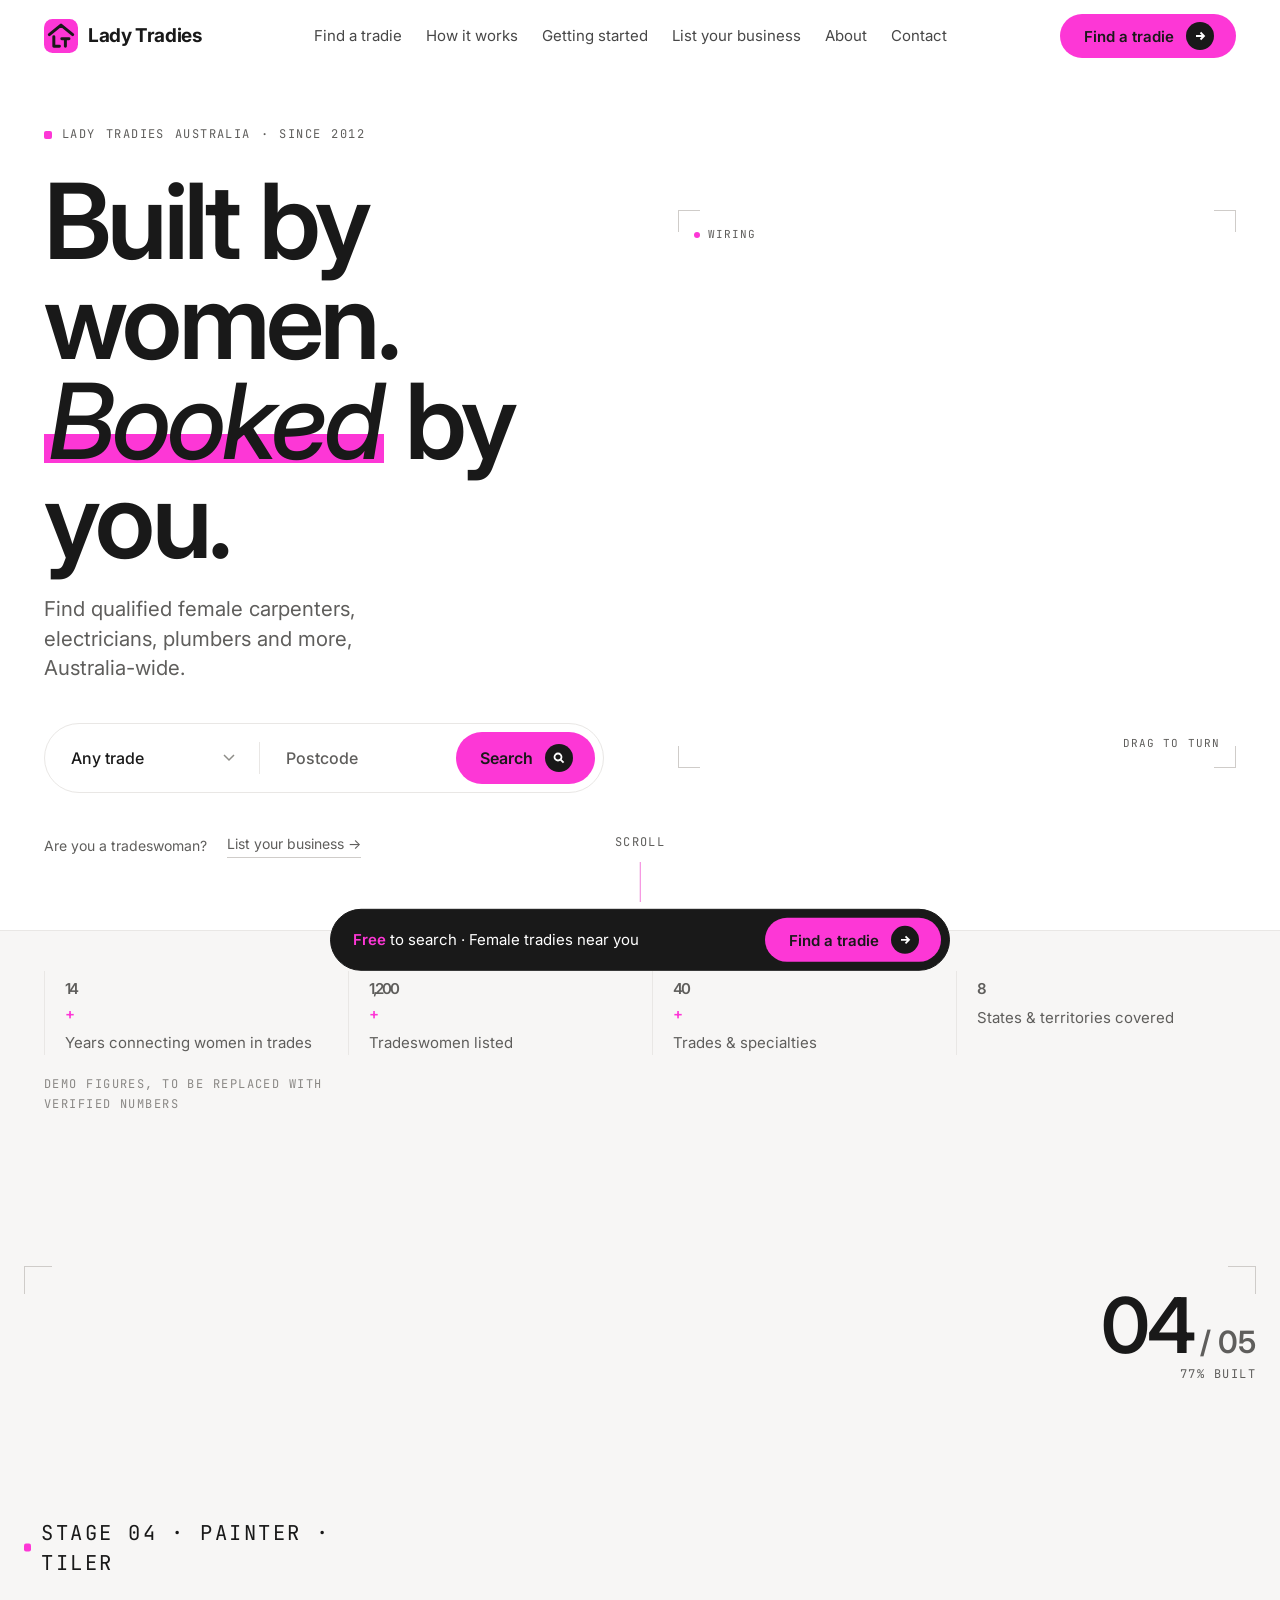
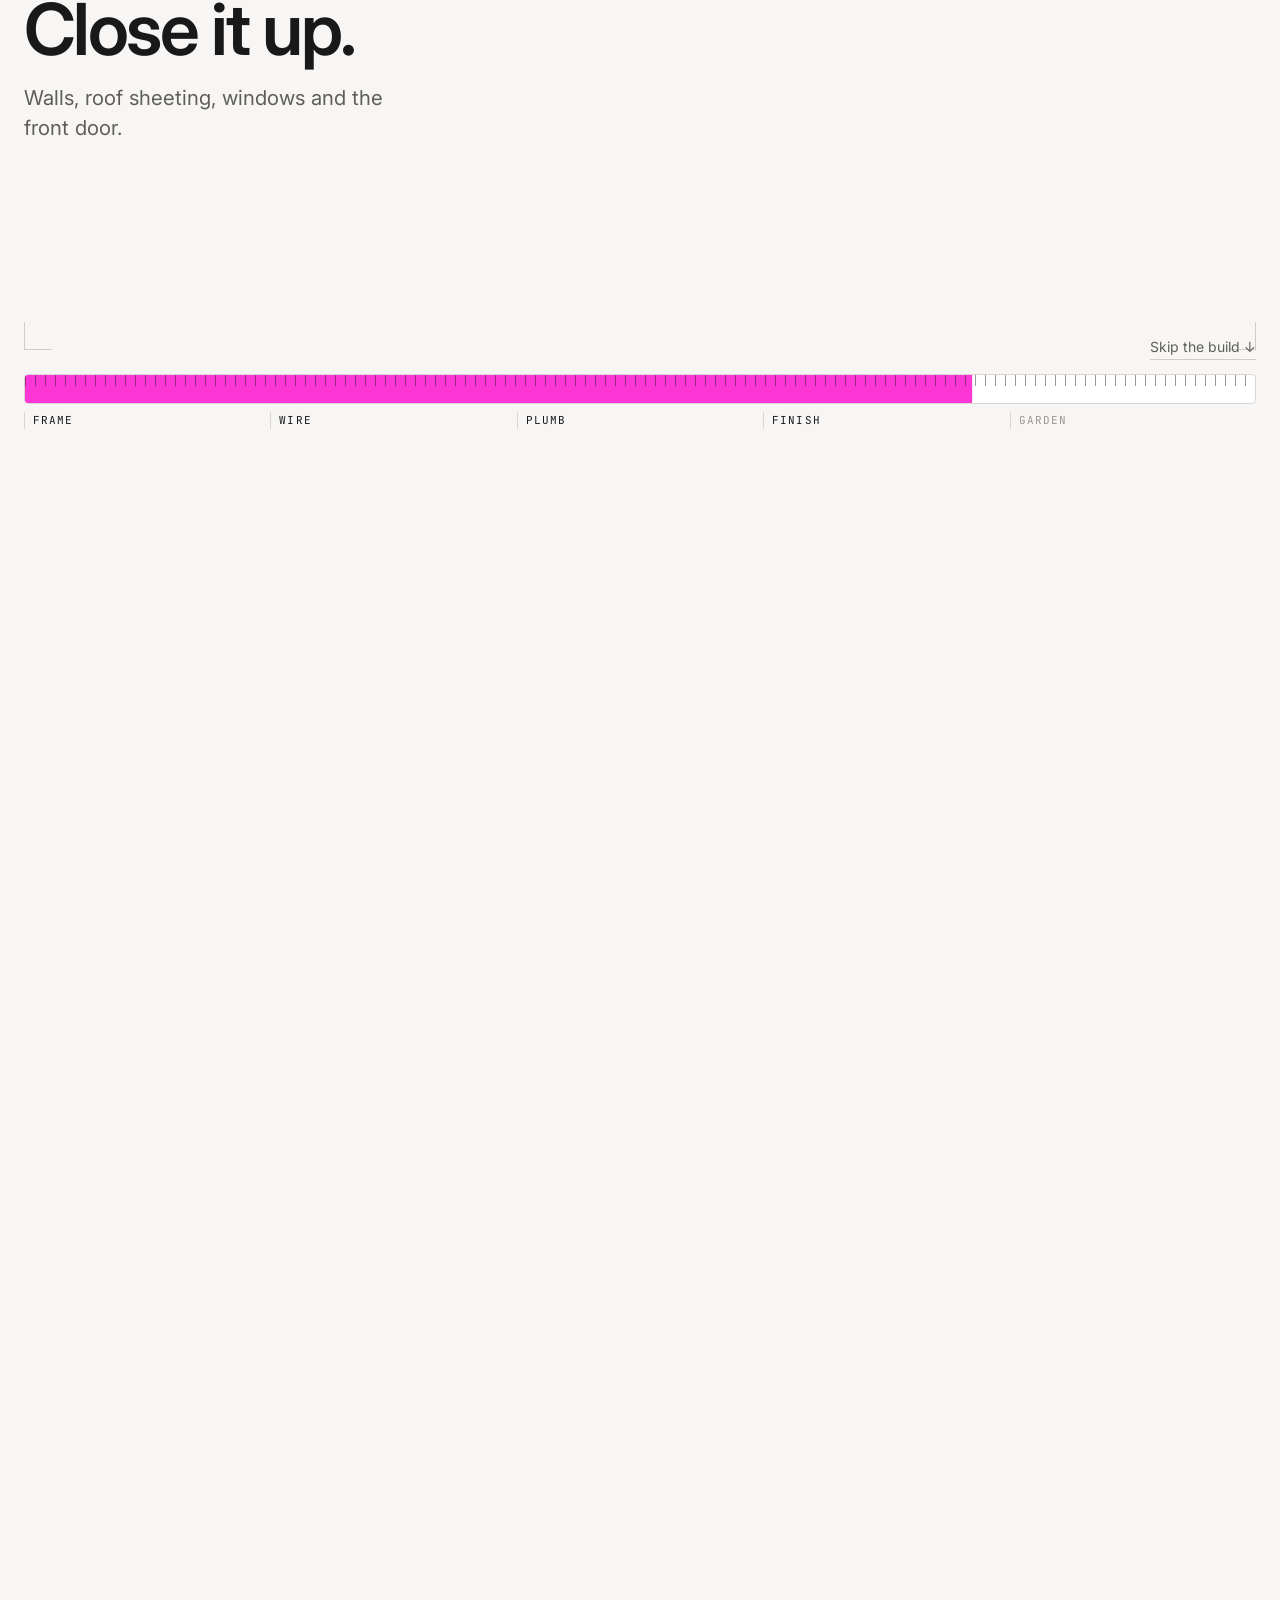
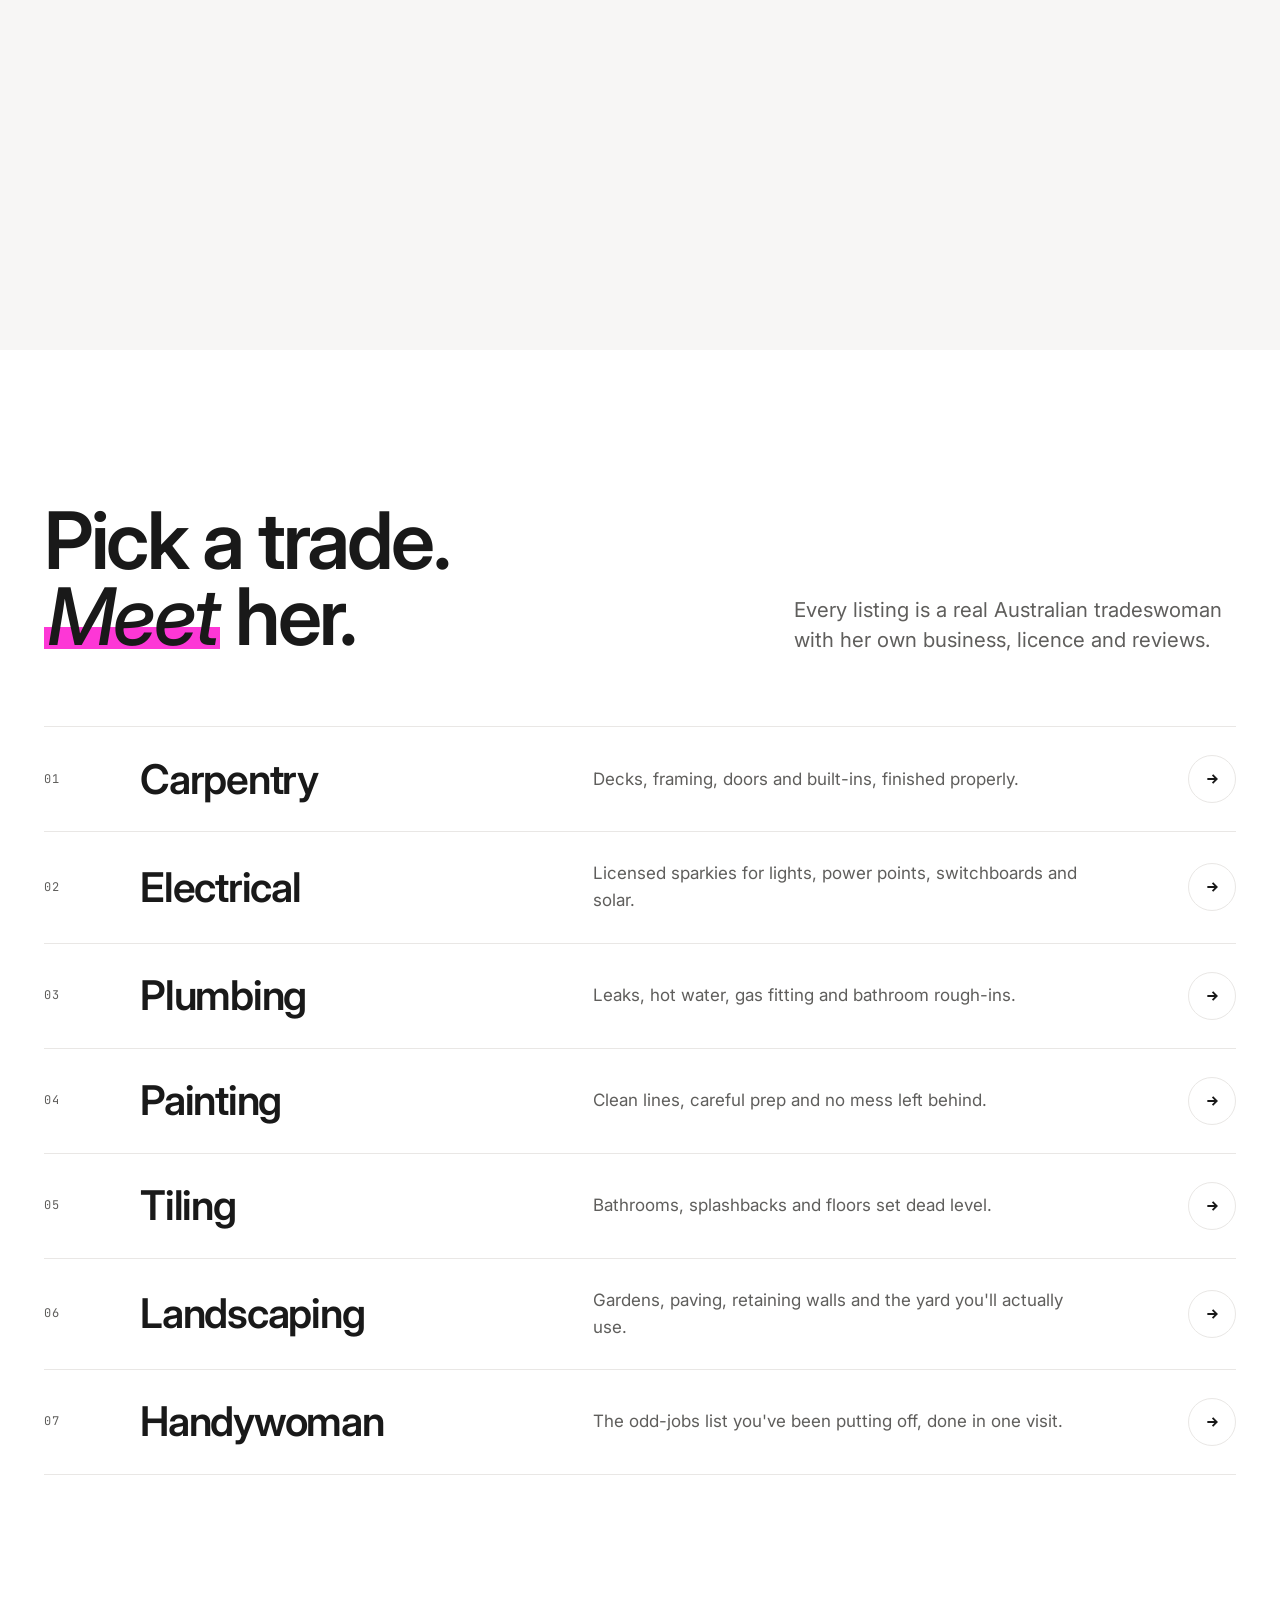
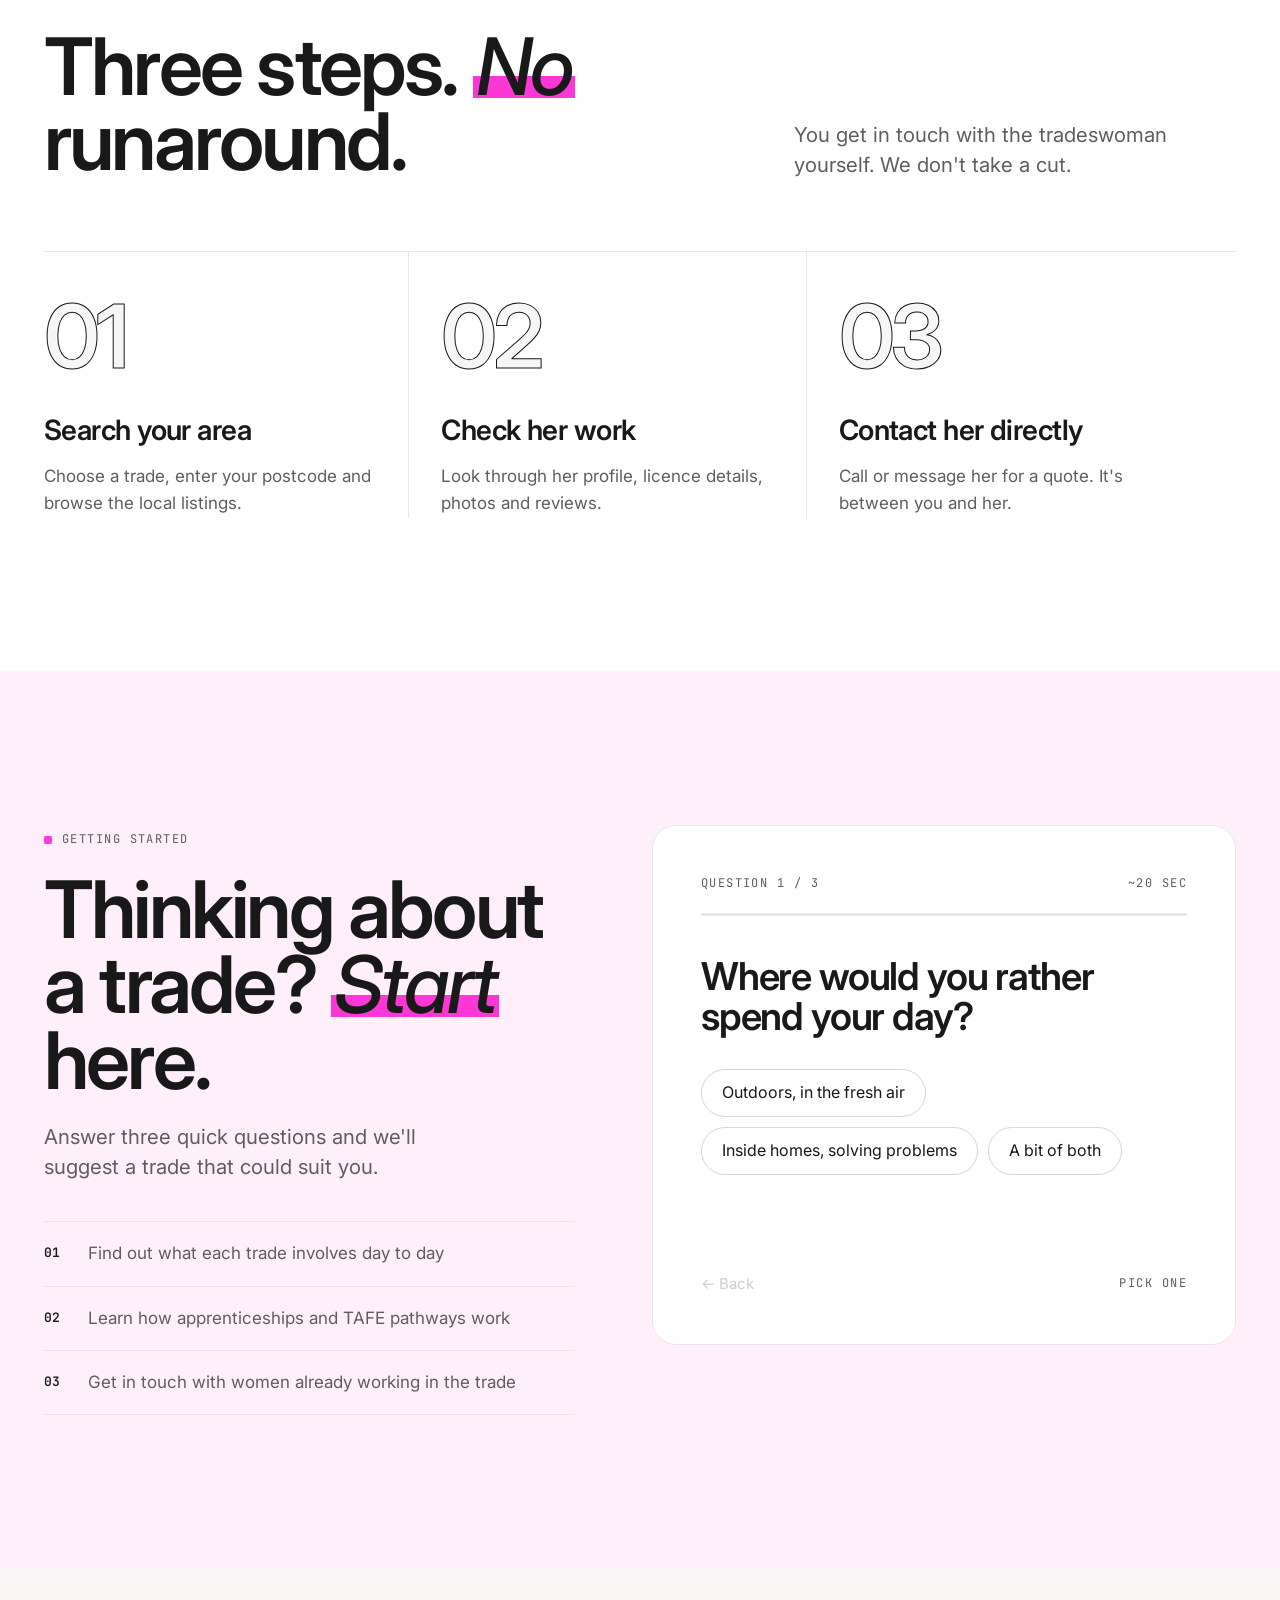
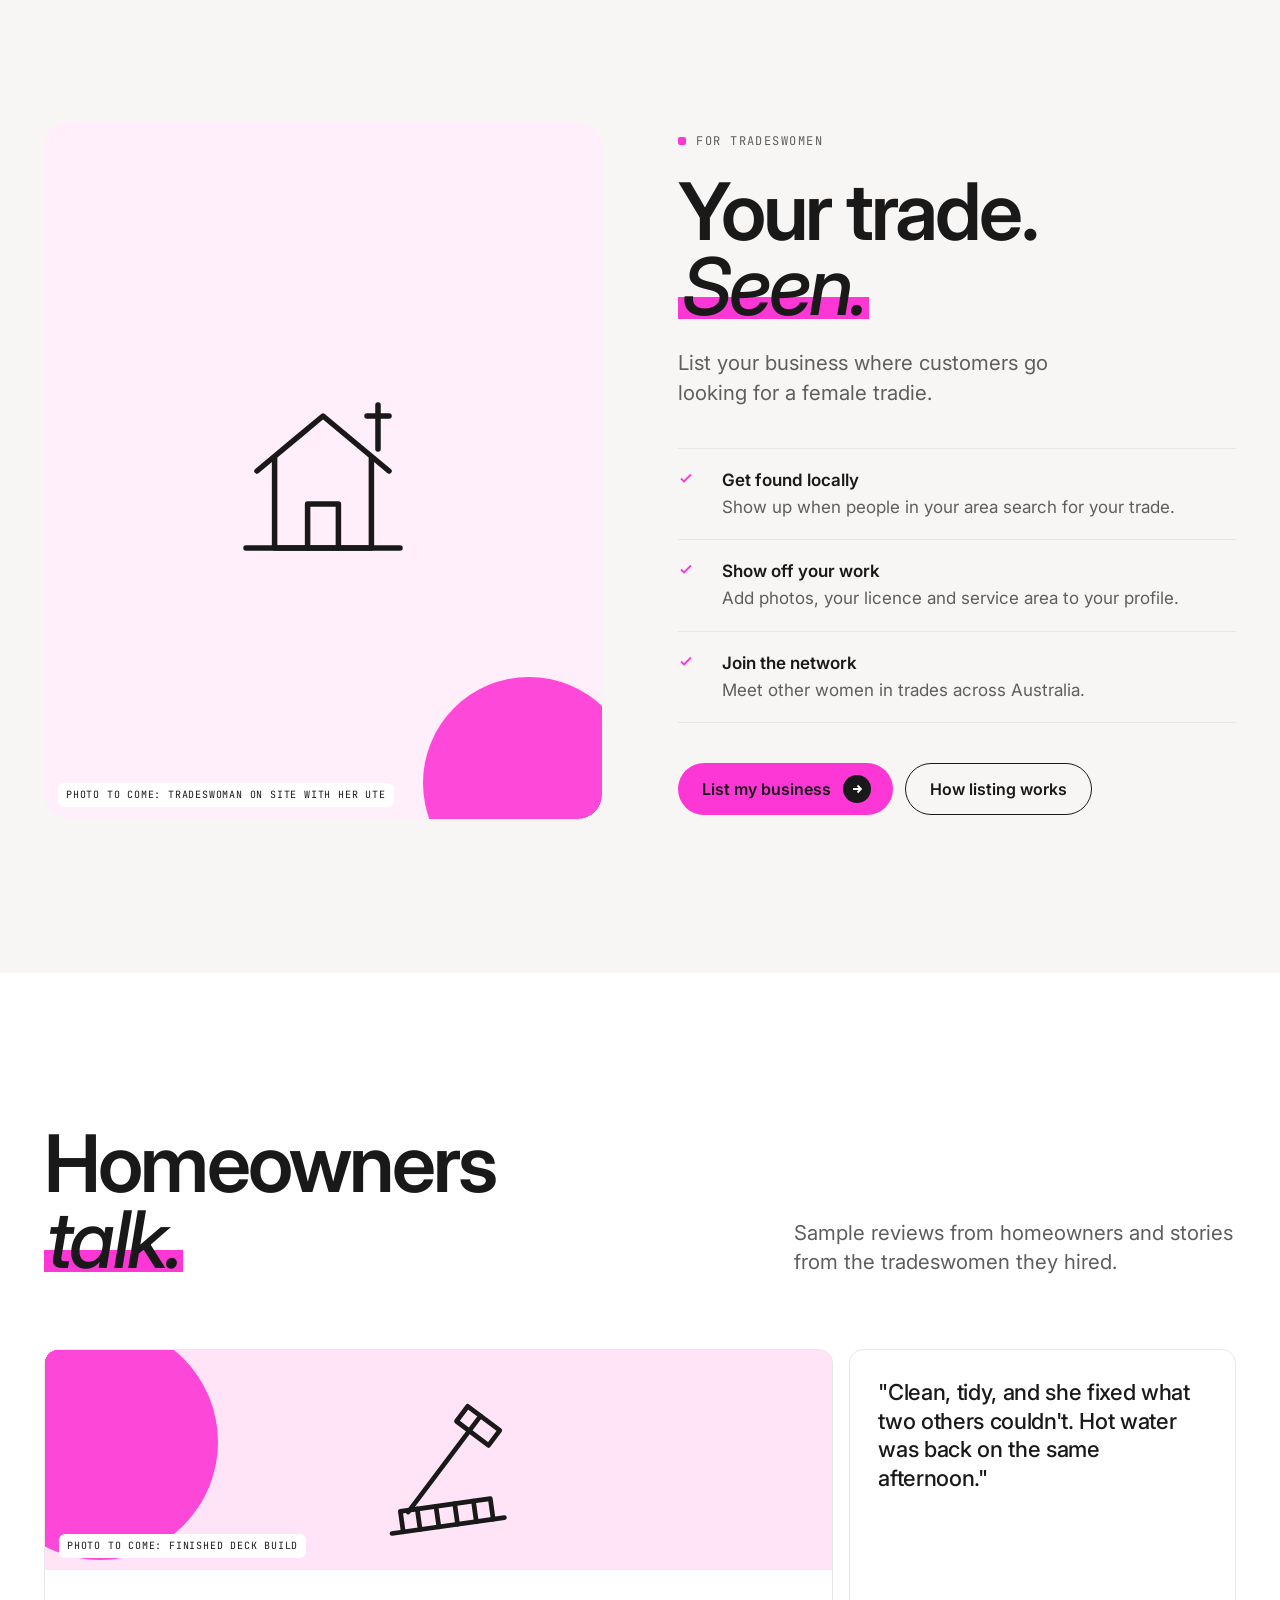
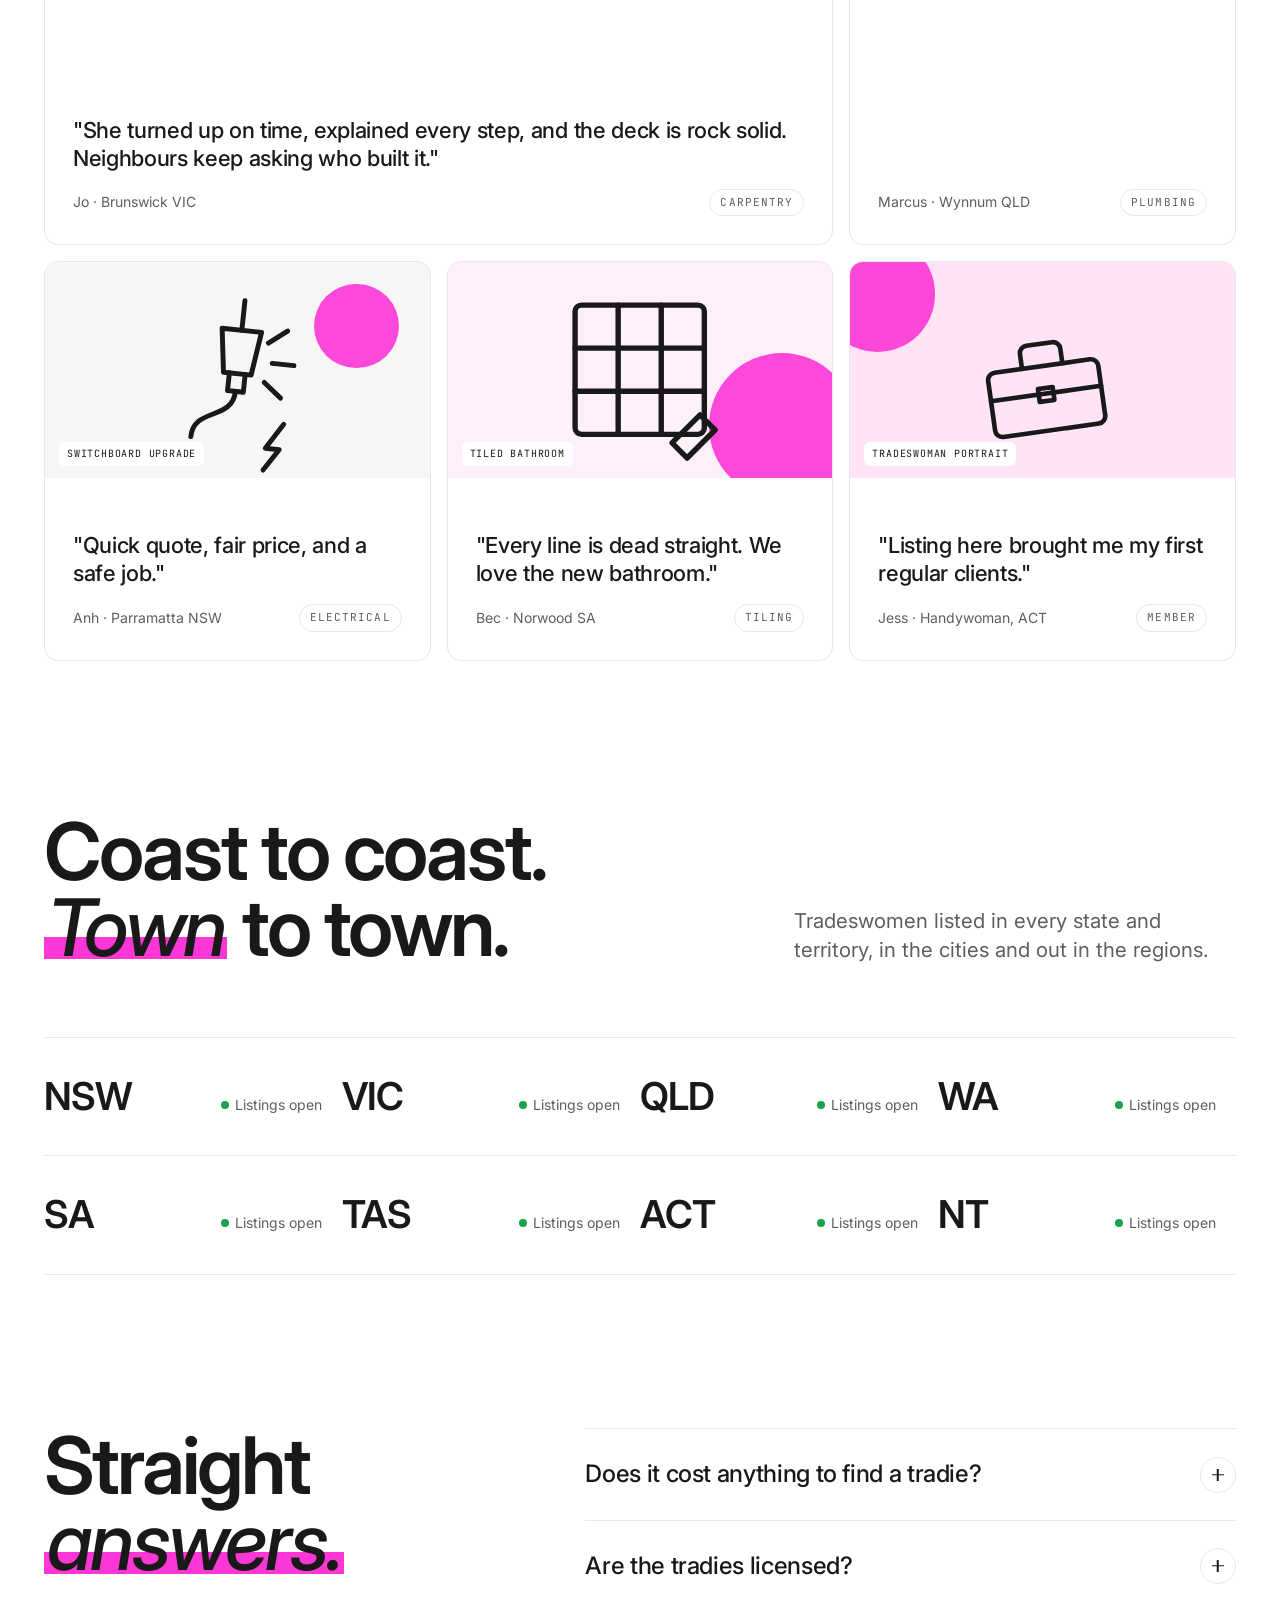
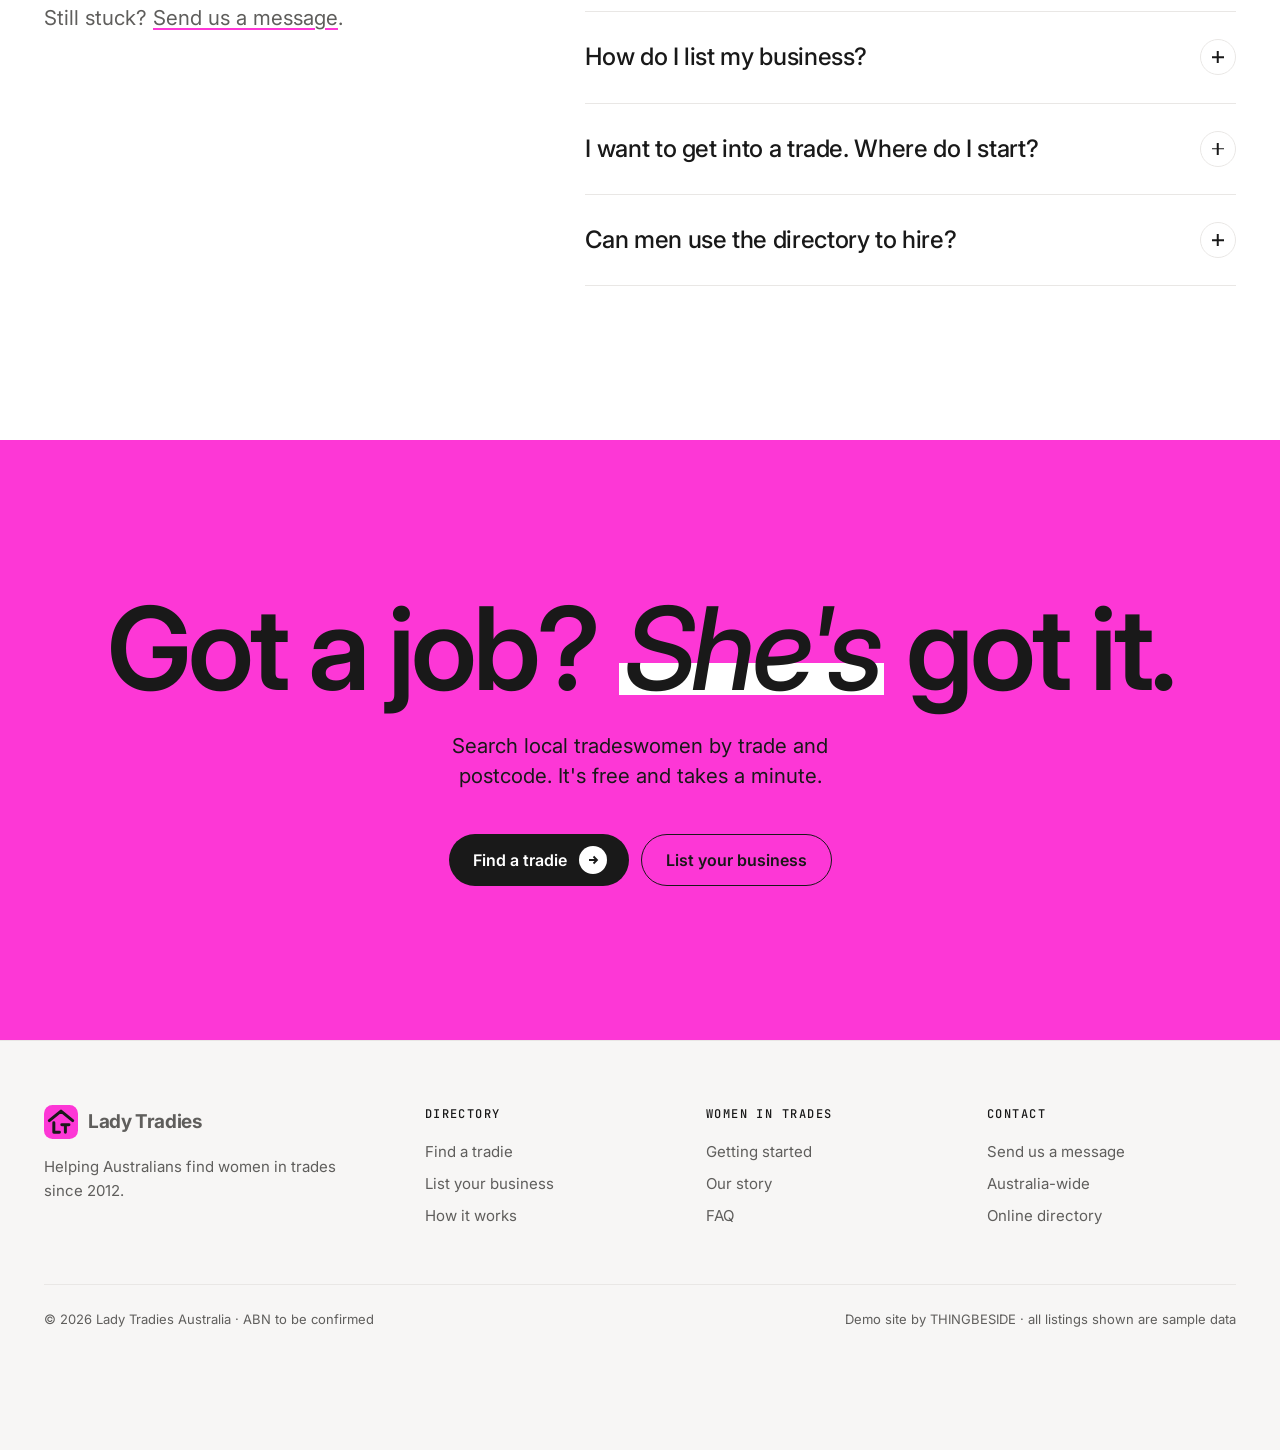
==== commit 57a70a74: "Harden Lady Tradies demo for hosted preview Reveal/blur-in hidden states now apply only when JS runs" ====
--- a/lady-tradies/index.html
+++ b/lady-tradies/index.html
@@ -24,6 +24,7 @@
 }
 </script>
 <link rel="stylesheet" href="assets/site.css">
+<script>document.documentElement.classList.add('js')</script>
 </head>
 <body data-page="home">
 
@@ -281,7 +282,7 @@
 <script src="assets/site.js"></script>
 <script>
 (() => {
-const { RM, $, $$, clamp, ease, illus } = window.LT;
+const { RM, $, $$, clamp, ease, illus, go } = window.LT;
 
 /* ---------- Sticky offer bar (hidden over the hero, the build story and the footer) ---------- */
 const bar = $('#bar'), heroEl = $('.hero'), story = $('#story');
@@ -303,7 +304,7 @@
     pc.setAttribute('aria-invalid', 'true'); msg.className = 'finder-msg err';
     msg.textContent = 'Please enter a 4-digit Australian postcode.'; pc.focus(); return;
   }
-  location.href = 'directory.html?' + new URLSearchParams({ trade: ftrade.value, postcode: pc.value });
+  go('directory.html?' + new URLSearchParams({ trade: ftrade.value, postcode: pc.value }));
 });
 $$('.js-focus-finder').forEach(a => a.addEventListener('click', e => {
   e.preventDefault(); scrollTo({ top: 0, behavior: RM ? 'auto' : 'smooth' });
--- a/lady-tradies/assets/site.css
+++ b/lady-tradies/assets/site.css
@@ -60,7 +60,7 @@
 .light .btn-ghost:hover{color:var(--paper)} .light .btn-ghost:hover::before{background:var(--ink)}
 
 /* ---------- Header ---------- */
-.hdr{position:fixed;inset:0 0 auto;z-index:50;transition:background-color .4s var(--ease),border-color .4s var(--ease),color .4s;border-bottom:1px solid transparent;color:var(--ink)}
+.hdr{position:fixed;inset:0 0 auto;padding-top:env(safe-area-inset-top,0px);z-index:50;transition:background-color .4s var(--ease),border-color .4s var(--ease),color .4s;border-bottom:1px solid transparent;color:var(--ink)}
 .hdr.solid{background:rgba(255,255,255,.94);border-color:var(--line)}
 
 .hdr .wrap{display:flex;align-items:center;justify-content:space-between;height:72px;gap:24px}
@@ -308,7 +308,7 @@
 @media (max-width:760px){.ftr .wrap{grid-template-columns:1fr 1fr}.ftr .wrap>div:first-child{grid-column:1/-1}}
 
 /* sticky offer bar */
-.bar{position:fixed;left:50%;bottom:16px;z-index:45;transform:translate(-50%,140%);transition:transform .6s var(--ease);display:flex;align-items:center;gap:16px;padding:8px 8px 8px 22px;background:var(--ink);color:#fff;border:1px solid var(--ink);border-radius:var(--r-pill);width:min(620px,calc(100% - 24px))}
+.bar{position:fixed;left:50%;bottom:calc(16px + env(safe-area-inset-bottom,0px));z-index:45;transform:translate(-50%,140%);transition:transform .6s var(--ease);display:flex;align-items:center;gap:16px;padding:8px 8px 8px 22px;background:var(--ink);color:#fff;border:1px solid var(--ink);border-radius:var(--r-pill);width:min(620px,calc(100% - 24px))}
 .bar.on{transform:translate(-50%,0)}
 .bar p{flex:1;font-size:15px;line-height:1.3}
 .bar p b{color:var(--accent);font-weight:600}
@@ -316,10 +316,11 @@
 @media (max-width:520px){.bar p{font-size:13px}.bar .btn{padding:0 6px 0 16px}}
 
 /* ---------- Motion ---------- */
-.blur-in .w{display:inline-block;filter:blur(10px);opacity:0;transform:translateY(16px);transition:filter .7s var(--ease),opacity .7s var(--ease),transform .7s var(--ease);transition-delay:calc(var(--i) * 70ms + var(--d, 0ms))}
-.blur-in.in .w{filter:blur(0);opacity:1;transform:none}
-.reveal{filter:blur(8px);opacity:0;transform:translateY(24px);transition:filter .8s var(--ease),opacity .8s var(--ease),transform .8s var(--ease);transition-delay:var(--d,0ms)}
-.reveal.in{filter:none;opacity:1;transform:none}
+.blur-in .w{display:inline-block}
+.js .blur-in .w{filter:blur(10px);opacity:0;transform:translateY(16px);transition:filter .7s var(--ease),opacity .7s var(--ease),transform .7s var(--ease);transition-delay:calc(var(--i) * 70ms + var(--d, 0ms))}
+.js .blur-in.in .w{filter:blur(0);opacity:1;transform:none}
+.js .reveal{filter:blur(8px);opacity:0;transform:translateY(24px);transition:filter .8s var(--ease),opacity .8s var(--ease),transform .8s var(--ease);transition-delay:var(--d,0ms)}
+.js .reveal.in{filter:none;opacity:1;transform:none}
 body.leaving main,body.leaving .hdr,body.leaving .ftr{animation:none;filter:blur(8px);opacity:0;transition:filter .5s var(--ease),opacity .5s var(--ease)}
 @media (prefers-reduced-motion:reduce){
   html{scroll-behavior:auto}
